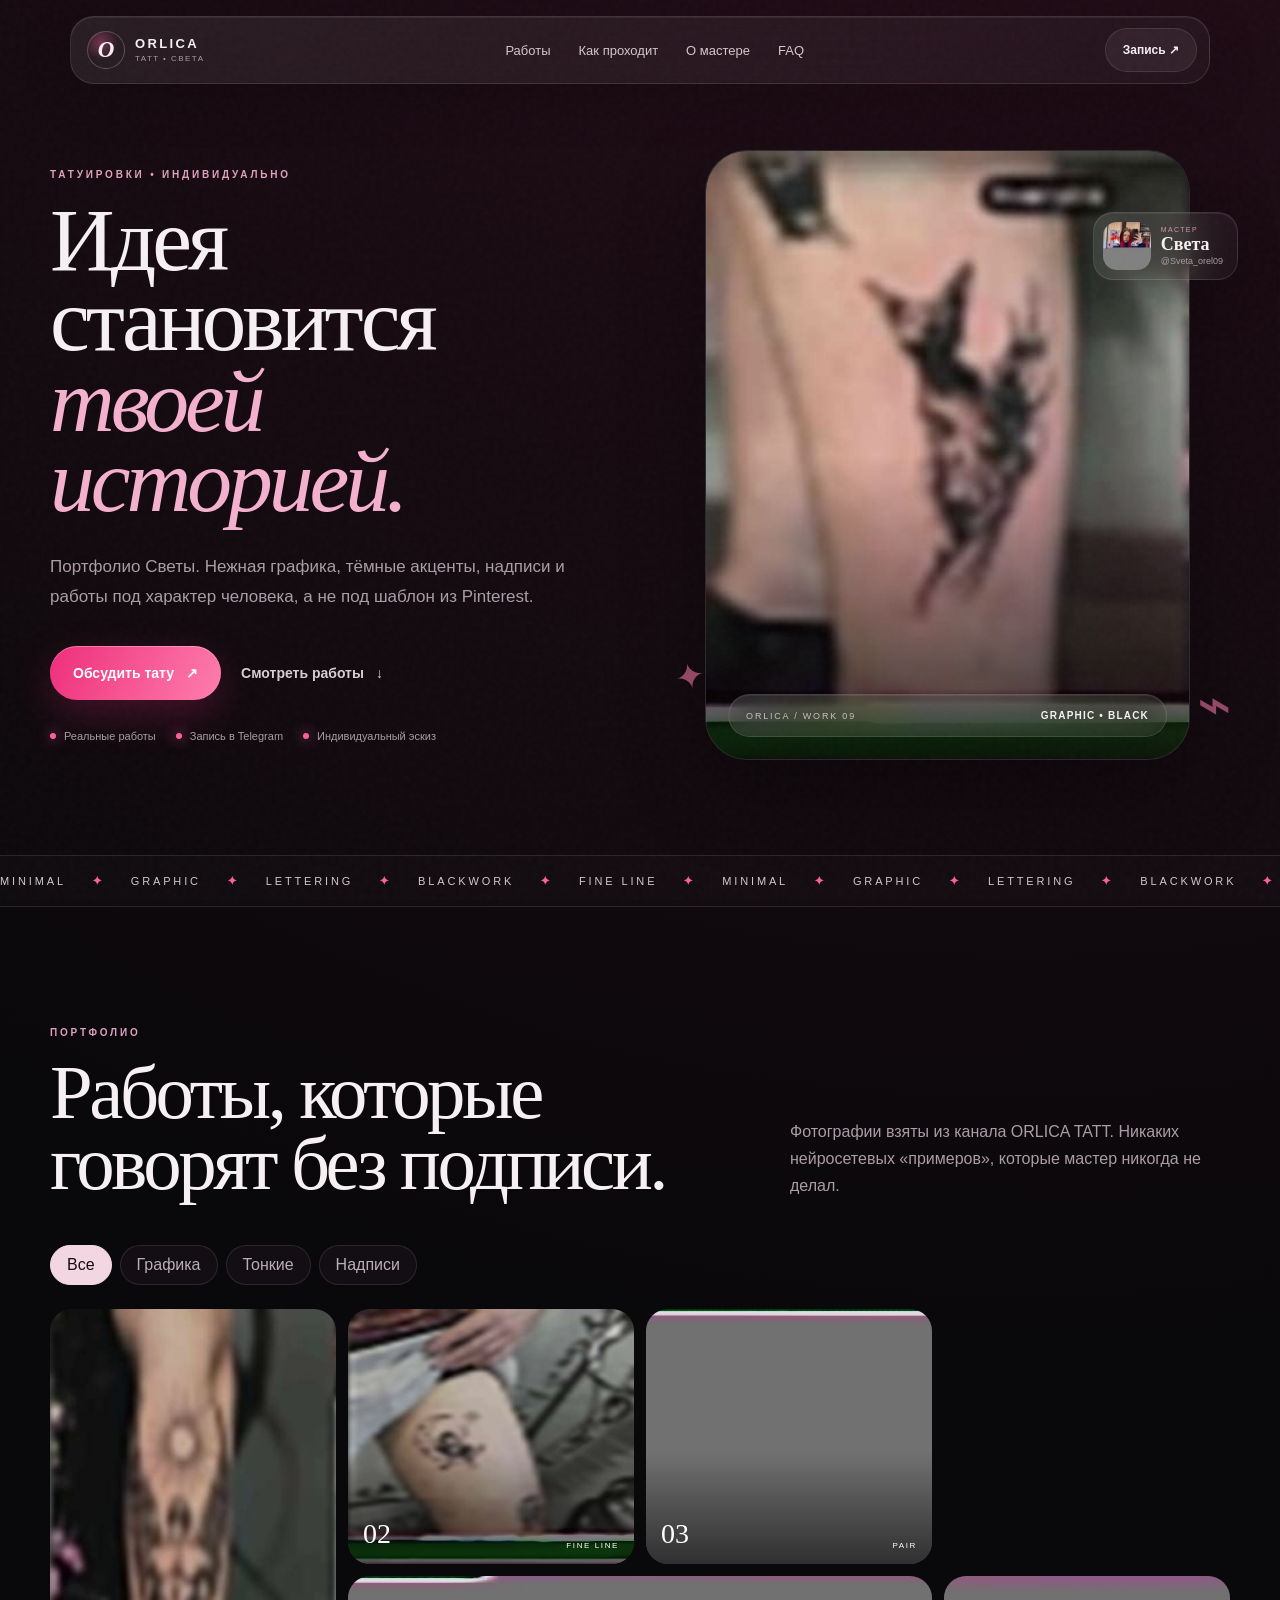
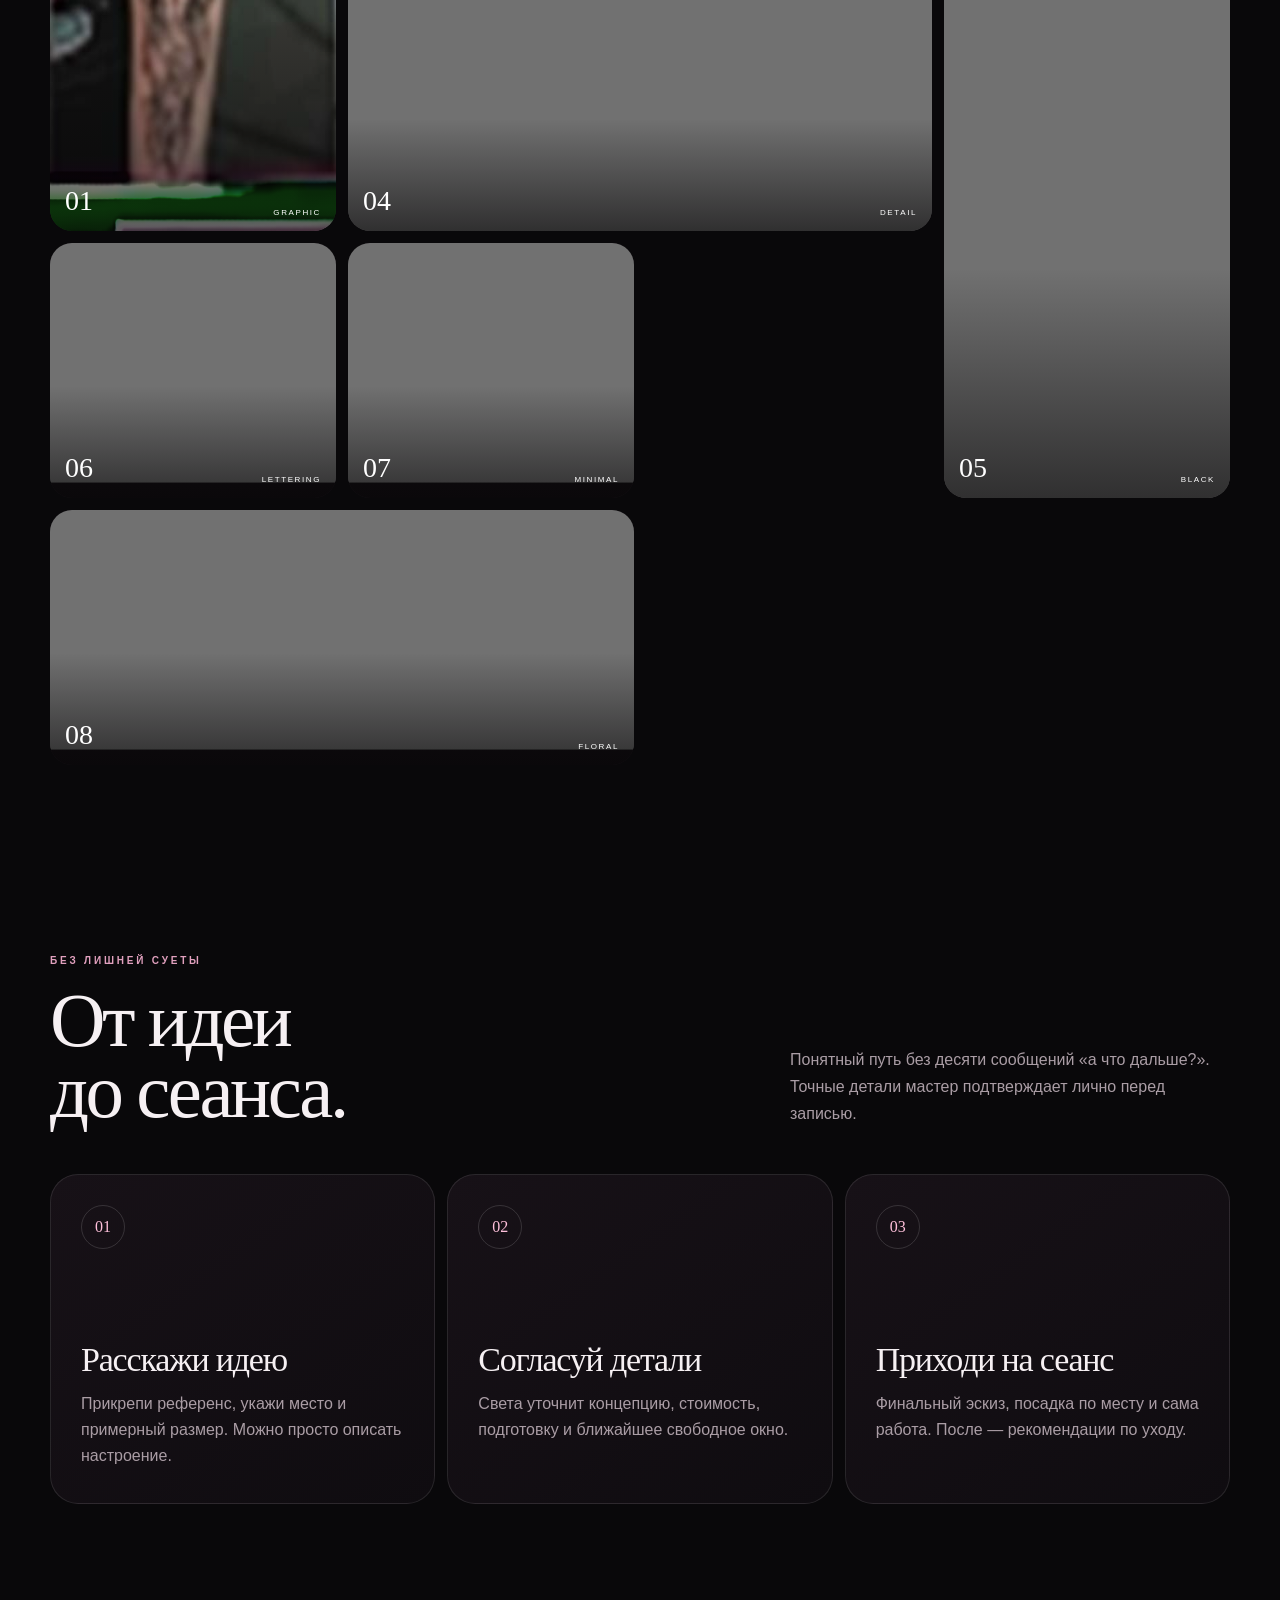
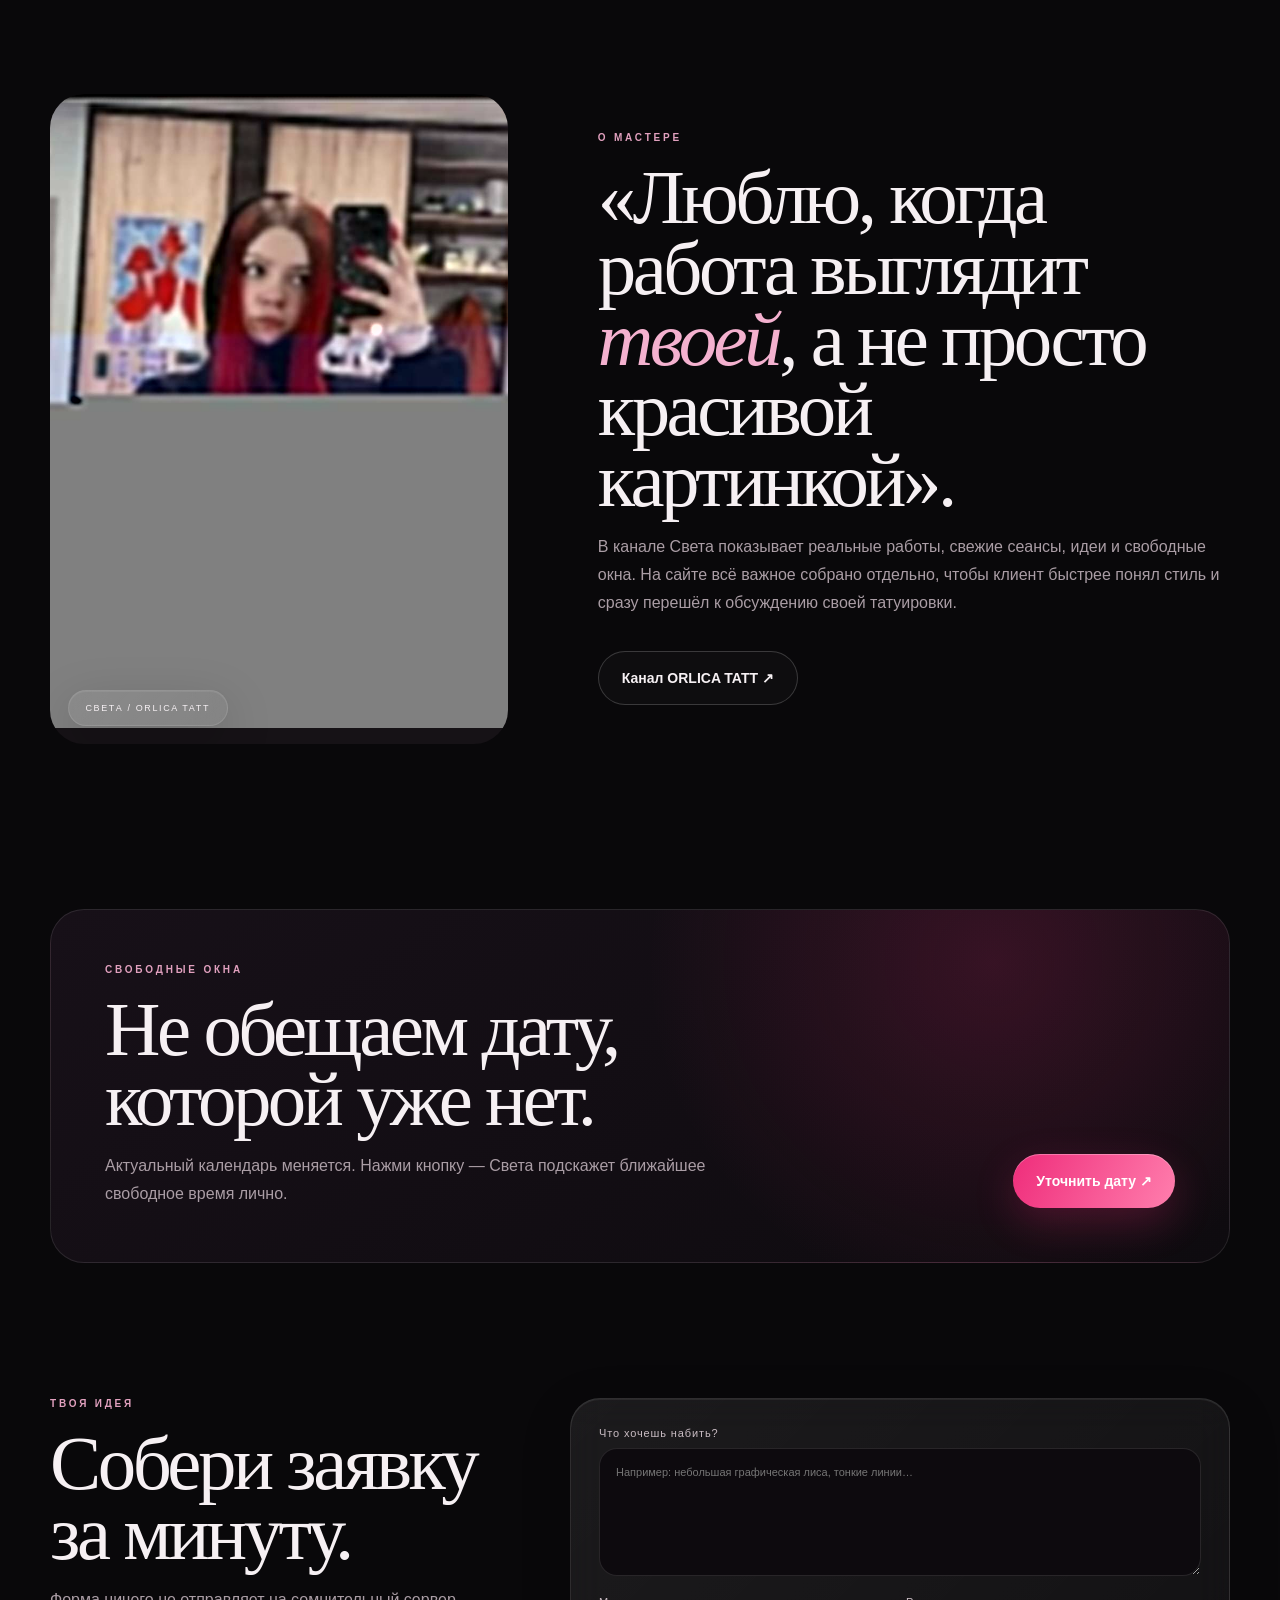
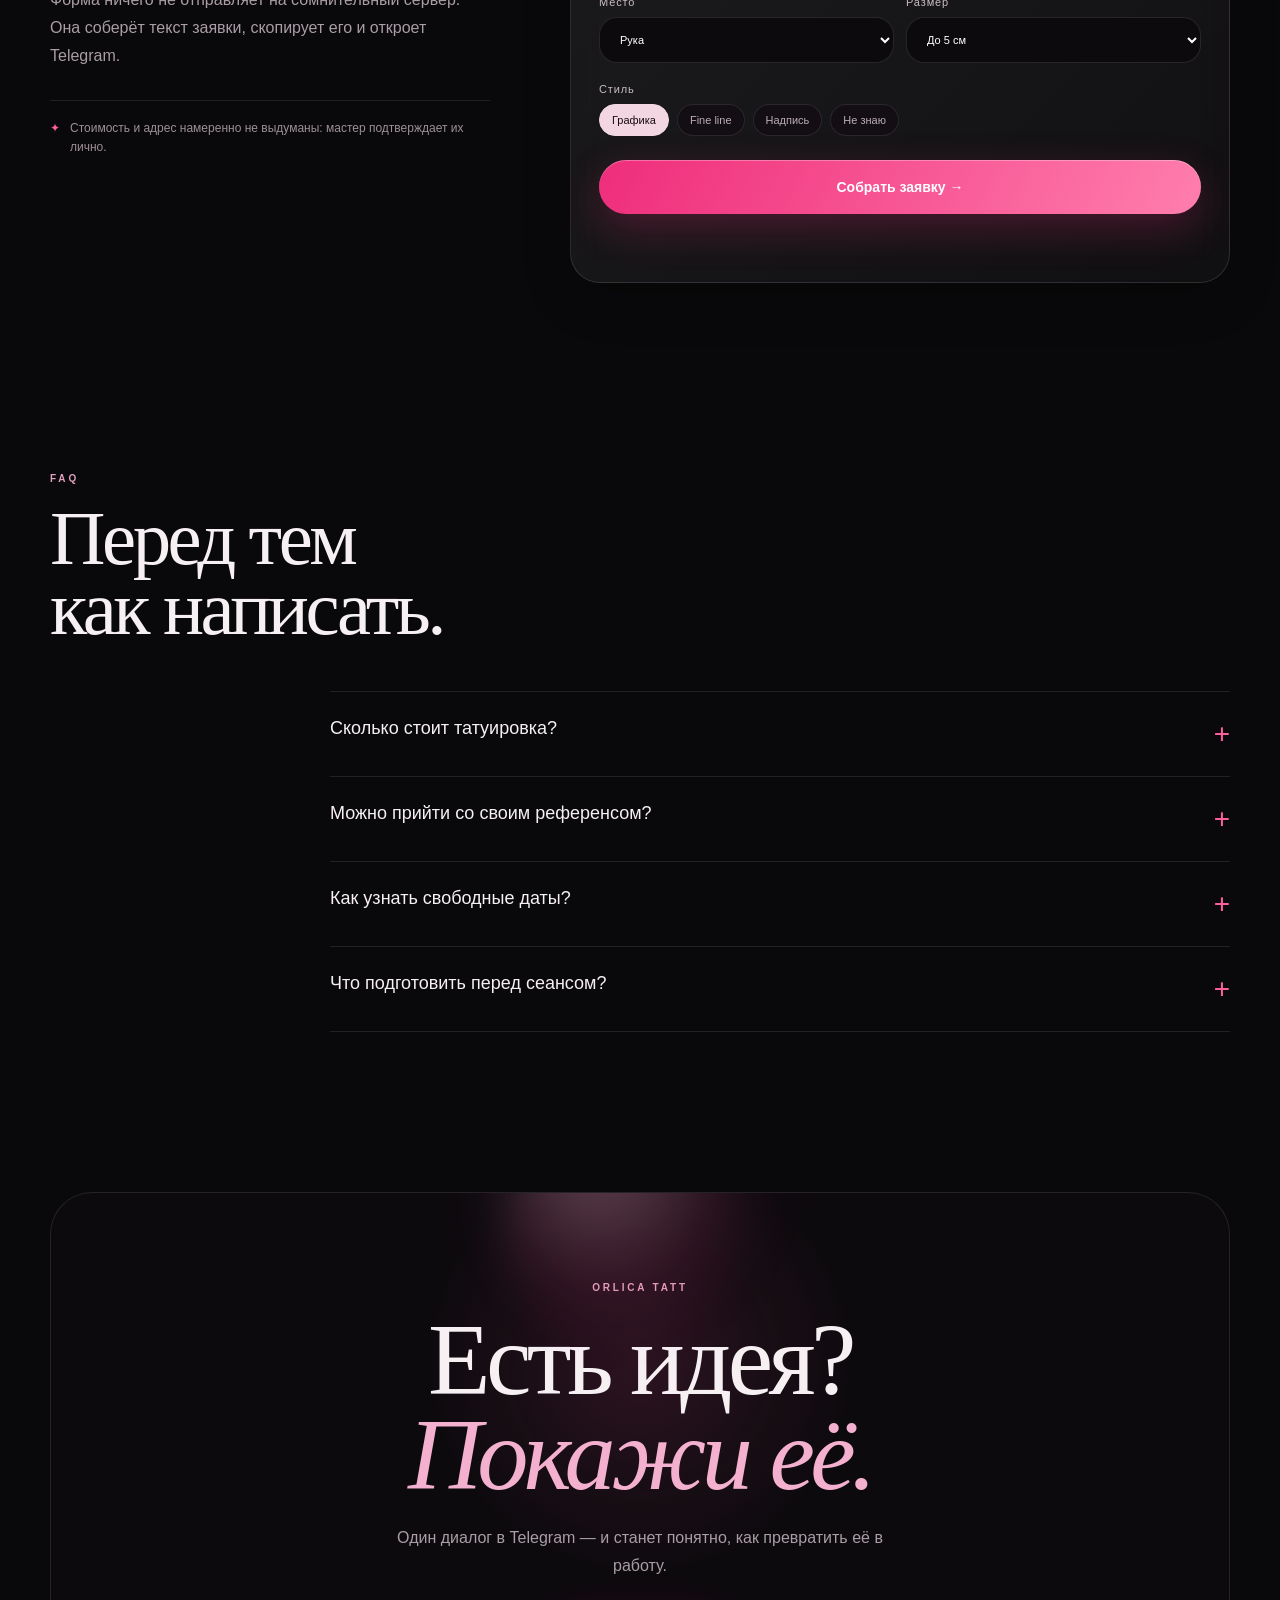
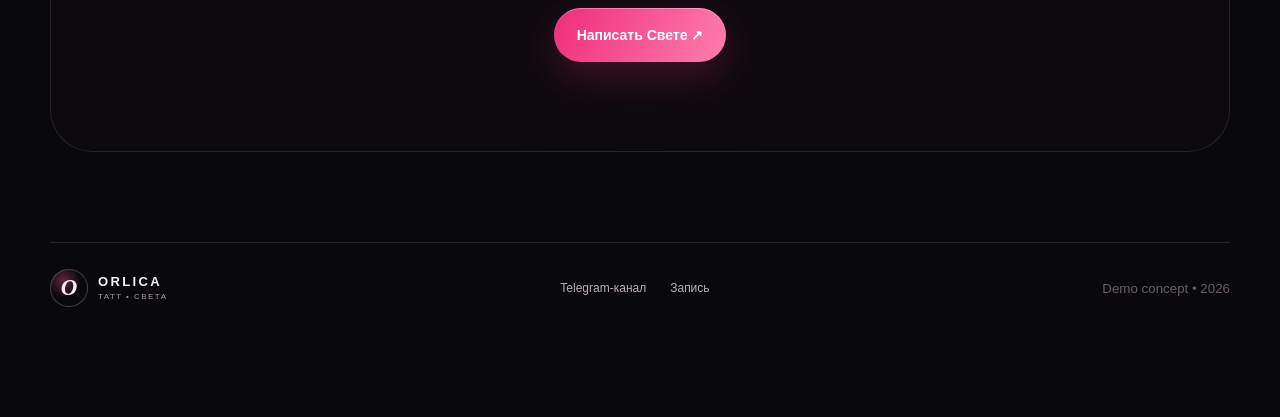
==== index.html @ 26beaa7e "Replace repository with ORLICA TATT demo site" ====
<!doctype html>
<html lang="ru">
<head>
  <meta charset="utf-8" />
  <meta name="viewport" content="width=device-width, initial-scale=1, viewport-fit=cover" />
  <meta name="theme-color" content="#0a080b" />
  <meta name="description" content="ORLICA TATT — портфолио Светы, запись на тату-сеанс через Telegram." />
  <title>ORLICA TATT — Света</title>
  <link rel="stylesheet" href="styles.css" />
</head>
<body>
  <div class="noise" aria-hidden="true"></div>
  <div class="cursor-glow" aria-hidden="true"></div>

  <header class="topbar glass">
    <a class="brand" href="#top" aria-label="ORLICA TATT, наверх">
      <span class="brand-mark">O</span>
      <span class="brand-copy"><b>ORLICA</b><small>TATT • СВЕТА</small></span>
    </a>
    <nav class="desktop-nav" aria-label="Навигация">
      <a href="#works">Работы</a>
      <a href="#process">Как проходит</a>
      <a href="#about">О мастере</a>
      <a href="#faq">FAQ</a>
    </nav>
    <a class="button button-sm button-ghost magnetic" href="https://t.me/Sveta_orel09" target="_blank" rel="noreferrer">Запись ↗</a>
  </header>

  <main id="top">
    <section class="hero section-shell">
      <div class="hero-grid">
        <div class="hero-copy reveal-group">
          <div class="eyebrow reveal">ТАТУИРОВКИ • ИНДИВИДУАЛЬНО</div>
          <h1 class="display reveal">Идея становится<br><em>твоей историей.</em></h1>
          <p class="lede reveal">Портфолио Светы. Нежная графика, тёмные акценты, надписи и работы под характер человека, а не под шаблон из Pinterest.</p>
          <div class="hero-actions reveal">
            <a class="button button-primary magnetic" href="#brief">Обсудить тату <span>↗</span></a>
            <a class="button button-link" href="#works">Смотреть работы <span>↓</span></a>
          </div>
          <div class="trust-row reveal" aria-label="Преимущества">
            <span><i></i> Реальные работы</span>
            <span><i></i> Запись в Telegram</span>
            <span><i></i> Индивидуальный эскиз</span>
          </div>
        </div>

        <div class="hero-visual reveal">
          <div class="hero-card spotlight-card" data-spotlight>
            <div class="sprite-img sprite-cat" role="img" aria-label="Татуировка кошки в графическом стиле"></div>
            <div class="hero-card-shade"></div>
            <div class="hero-label glass">
              <span>ORLICA / WORK 09</span>
              <b>GRAPHIC • BLACK</b>
            </div>
          </div>
          <div class="artist-mini glass float-card">
            <img src="assets/artist.jpg" alt="Света, тату-мастер ORLICA TATT" />
            <div><small>МАСТЕР</small><b>Света</b><span>@Sveta_orel09</span></div>
          </div>
          <div class="scribble scribble-a" aria-hidden="true">✦</div>
          <div class="scribble scribble-b" aria-hidden="true">⌁</div>
        </div>
      </div>
    </section>

    <section class="ticker-wrap" aria-label="Стили">
      <div class="ticker">
        <div class="ticker-track">
          <span>MINIMAL</span><b>✦</b><span>GRAPHIC</span><b>✦</b><span>LETTERING</span><b>✦</b><span>BLACKWORK</span><b>✦</b><span>FINE LINE</span><b>✦</b>
          <span>MINIMAL</span><b>✦</b><span>GRAPHIC</span><b>✦</b><span>LETTERING</span><b>✦</b><span>BLACKWORK</span><b>✦</b><span>FINE LINE</span><b>✦</b>
        </div>
      </div>
    </section>

    <section id="works" class="section-shell section-pad portfolio-section">
      <div class="section-head reveal">
        <div><div class="eyebrow">ПОРТФОЛИО</div><h2>Работы, которые<br>говорят без подписи.</h2></div>
        <p>Фотографии взяты из канала ORLICA TATT. Никаких нейросетевых «примеров», которые мастер никогда не делал.</p>
      </div>

      <div class="filter-tabs reveal" role="tablist" aria-label="Фильтр работ">
        <button class="tab active" data-filter="all" type="button">Все</button>
        <button class="tab" data-filter="graphic" type="button">Графика</button>
        <button class="tab" data-filter="fine" type="button">Тонкие</button>
        <button class="tab" data-filter="letter" type="button">Надписи</button>
      </div>

      <div class="portfolio-grid" id="portfolioGrid">
        <button class="work-card tall reveal" data-category="graphic" data-sprite="sprite-angel" data-title="Графическая композиция" type="button">
          <div class="sprite-img sprite-angel" role="img" aria-label="Графическая татуировка на предплечье"></div><span class="work-meta"><b>01</b><small>GRAPHIC</small></span>
        </button>
        <button class="work-card reveal" data-category="fine" data-sprite="sprite-fairy" data-title="Fine line" type="button">
          <div class="sprite-img sprite-fairy" role="img" aria-label="Тонкая татуировка с луной"></div><span class="work-meta"><b>02</b><small>FINE LINE</small></span>
        </button>
        <button class="work-card reveal" data-category="graphic" data-sprite="sprite-owls" data-title="Парные татуировки" type="button">
          <div class="sprite-img sprite-owls" role="img" aria-label="Парные татуировки"></div><span class="work-meta"><b>03</b><small>PAIR</small></span>
        </button>
        <button class="work-card wide reveal" data-category="graphic" data-sprite="sprite-eyes" data-title="Миниатюрные детали" type="button">
          <div class="sprite-img sprite-eyes" role="img" aria-label="Небольшие татуировки на ногах"></div><span class="work-meta"><b>04</b><small>DETAIL</small></span>
        </button>
        <button class="work-card tall reveal" data-category="graphic" data-sprite="sprite-tribal" data-title="Black graphic" type="button">
          <div class="sprite-img sprite-tribal" role="img" aria-label="Чёрная графическая татуировка на руке"></div><span class="work-meta"><b>05</b><small>BLACK</small></span>
        </button>
        <button class="work-card reveal" data-category="letter" data-sprite="sprite-script" data-title="Lettering" type="button">
          <div class="sprite-img sprite-script" role="img" aria-label="Татуировка с надписью на руке"></div><span class="work-meta"><b>06</b><small>LETTERING</small></span>
        </button>
        <button class="work-card reveal" data-category="fine" data-sprite="sprite-hand" data-title="Minimal symbol" type="button">
          <div class="sprite-img sprite-hand" role="img" aria-label="Небольшая татуировка на кисти"></div><span class="work-meta"><b>07</b><small>MINIMAL</small></span>
        </button>
        <button class="work-card wide reveal" data-category="graphic" data-sprite="sprite-floral" data-title="Floral graphic" type="button">
          <div class="sprite-img sprite-floral" role="img" aria-label="Татуировки на предплечьях"></div><span class="work-meta"><b>08</b><small>FLORAL</small></span>
        </button>
      </div>
    </section>

    <section id="process" class="section-shell section-pad process-section">
      <div class="section-head reveal">
        <div><div class="eyebrow">БЕЗ ЛИШНЕЙ СУЕТЫ</div><h2>От идеи<br>до сеанса.</h2></div>
        <p>Понятный путь без десяти сообщений «а что дальше?». Точные детали мастер подтверждает лично перед записью.</p>
      </div>
      <div class="steps">
        <article class="step spotlight-card reveal" data-spotlight><span>01</span><h3>Расскажи идею</h3><p>Прикрепи референс, укажи место и примерный размер. Можно просто описать настроение.</p></article>
        <article class="step spotlight-card reveal" data-spotlight><span>02</span><h3>Согласуй детали</h3><p>Света уточнит концепцию, стоимость, подготовку и ближайшее свободное окно.</p></article>
        <article class="step spotlight-card reveal" data-spotlight><span>03</span><h3>Приходи на сеанс</h3><p>Финальный эскиз, посадка по месту и сама работа. После — рекомендации по уходу.</p></article>
      </div>
    </section>

    <section id="about" class="section-shell section-pad about-section">
      <div class="about-grid">
        <div class="about-photo reveal"><img src="assets/artist.jpg" alt="Света, тату-мастер"><div class="photo-badge glass">СВЕТА / ORLICA TATT</div></div>
        <div class="about-copy reveal">
          <div class="eyebrow">О МАСТЕРЕ</div>
          <h2>«Люблю, когда работа выглядит <em>твоей</em>, а не просто красивой картинкой».</h2>
          <p>В канале Света показывает реальные работы, свежие сеансы, идеи и свободные окна. На сайте всё важное собрано отдельно, чтобы клиент быстрее понял стиль и сразу перешёл к обсуждению своей татуировки.</p>
          <a class="button button-outline magnetic" href="https://t.me/orlica_tatt" target="_blank" rel="noreferrer">Канал ORLICA TATT ↗</a>
        </div>
      </div>
    </section>

    <section class="section-shell slots-section section-pad">
      <div class="slots-card spotlight-card reveal" data-spotlight>
        <div>
          <div class="eyebrow">СВОБОДНЫЕ ОКНА</div>
          <h2>Не обещаем дату,<br>которой уже нет.</h2>
          <p>Актуальный календарь меняется. Нажми кнопку — Света подскажет ближайшее свободное время лично.</p>
        </div>
        <a class="button button-primary magnetic" href="https://t.me/Sveta_orel09" target="_blank" rel="noreferrer">Уточнить дату ↗</a>
      </div>
    </section>

    <section id="brief" class="section-shell section-pad brief-section">
      <div class="brief-grid">
        <div class="brief-copy reveal">
          <div class="eyebrow">ТВОЯ ИДЕЯ</div>
          <h2>Собери заявку<br>за минуту.</h2>
          <p>Форма ничего не отправляет на сомнительный сервер. Она соберёт текст заявки, скопирует его и откроет Telegram.</p>
          <div class="micro-note"><span>✦</span> Стоимость и адрес намеренно не выдуманы: мастер подтверждает их лично.</div>
        </div>
        <form class="brief-form glass reveal" id="tattooForm">
          <label>Что хочешь набить?
            <textarea id="idea" rows="4" placeholder="Например: небольшая графическая лиса, тонкие линии…" required></textarea>
          </label>
          <div class="form-row">
            <label>Место
              <select id="placement">
                <option>Рука</option><option>Предплечье</option><option>Нога</option><option>Спина</option><option>Рёбра</option><option>Другое</option>
              </select>
            </label>
            <label>Размер
              <select id="size">
                <option>До 5 см</option><option>5–10 см</option><option>10–20 см</option><option>20+ см</option><option>Не знаю</option>
              </select>
            </label>
          </div>
          <label>Стиль
            <div class="chips" id="styleChips">
              <button type="button" class="chip active" data-value="Графика">Графика</button>
              <button type="button" class="chip" data-value="Fine line">Fine line</button>
              <button type="button" class="chip" data-value="Надпись">Надпись</button>
              <button type="button" class="chip" data-value="Не знаю">Не знаю</button>
            </div>
          </label>
          <button class="button button-primary form-submit magnetic" type="submit">Собрать заявку →</button>
          <p class="form-status" id="formStatus" aria-live="polite"></p>
        </form>
      </div>
    </section>

    <section id="faq" class="section-shell section-pad faq-section">
      <div class="section-head reveal"><div><div class="eyebrow">FAQ</div><h2>Перед тем<br>как написать.</h2></div></div>
      <div class="accordion">
        <details class="reveal"><summary>Сколько стоит татуировка?<span>+</span></summary><p>Цена зависит от размера, сложности, места и эскиза. На демо-сайте точный прайс не выдумывается: мастер оценивает идею после короткого обсуждения.</p></details>
        <details class="reveal"><summary>Можно прийти со своим референсом?<span>+</span></summary><p>Да. Референс помогает понять направление. Финальные детали и адаптацию под тело лучше согласовать с мастером.</p></details>
        <details class="reveal"><summary>Как узнать свободные даты?<span>+</span></summary><p>Календарь в Telegram меняется по мере записи. Самый точный способ — написать Свете и уточнить ближайшее окно.</p></details>
        <details class="reveal"><summary>Что подготовить перед сеансом?<span>+</span></summary><p>После записи мастер даст актуальные рекомендации под конкретную работу и зону. Не стоит полагаться на случайные советы из интернета.</p></details>
      </div>
    </section>

    <section class="final-cta section-shell">
      <div class="final-card reveal">
        <div class="orb" aria-hidden="true"></div>
        <div class="eyebrow">ORLICA TATT</div>
        <h2>Есть идея?<br><em>Покажи её.</em></h2>
        <p>Один диалог в Telegram — и станет понятно, как превратить её в работу.</p>
        <a class="button button-primary magnetic" href="https://t.me/Sveta_orel09" target="_blank" rel="noreferrer">Написать Свете ↗</a>
      </div>
    </section>
  </main>

  <footer class="footer section-shell">
    <div class="brand"><span class="brand-mark">O</span><span class="brand-copy"><b>ORLICA</b><small>TATT • СВЕТА</small></span></div>
    <div class="footer-links"><a href="https://t.me/orlica_tatt" target="_blank" rel="noreferrer">Telegram-канал</a><a href="https://t.me/Sveta_orel09" target="_blank" rel="noreferrer">Запись</a></div>
    <small>Demo concept • 2026</small>
  </footer>

  <a class="mobile-sticky glass" href="https://t.me/Sveta_orel09" target="_blank" rel="noreferrer"><span>Записаться</span><b>↗</b></a>

  <dialog class="lightbox" id="lightbox">
    <button class="lightbox-close" aria-label="Закрыть">×</button>
    <div id="lightboxImg" class="lightbox-sprite" role="img" aria-label="Увеличенная работа"></div>
    <div class="lightbox-caption"><span id="lightboxIndex">ORLICA</span><b id="lightboxTitle">Работа</b></div>
  </dialog>

  <script src="script.js"></script>
</body>
</html>
---- styles.css ----
:root{
  --bg:#09080a;--bg2:#110d12;--surface:#171118;--surface2:#201721;--text:#f6f0f3;--muted:#aa9da5;--line:rgba(255,255,255,.1);
  --pink:#ff5f9e;--pink2:#ef2d7b;--lav:#d7a7ff;--radius:28px;--shadow:0 30px 80px rgba(0,0,0,.35);
}
*{box-sizing:border-box}html{scroll-behavior:smooth}body{margin:0;background:radial-gradient(circle at 80% -10%,rgba(239,45,123,.14),transparent 27%),var(--bg);color:var(--text);font-family:Inter,ui-sans-serif,-apple-system,BlinkMacSystemFont,"Segoe UI",sans-serif;overflow-x:hidden;-webkit-font-smoothing:antialiased}body::selection{background:var(--pink);color:white}a{color:inherit;text-decoration:none}button,input,textarea,select{font:inherit}img{display:block;max-width:100%}.section-shell{width:min(1180px,calc(100% - 36px));margin-inline:auto}.section-pad{padding:120px 0}.noise{position:fixed;inset:0;z-index:80;pointer-events:none;opacity:.035;background-image:url("data:image/svg+xml,%3Csvg viewBox='0 0 180 180' xmlns='http://www.w3.org/2000/svg'%3E%3Cfilter id='n'%3E%3CfeTurbulence type='fractalNoise' baseFrequency='.9' numOctaves='4' stitchTiles='stitch'/%3E%3C/filter%3E%3Crect width='100%25' height='100%25' filter='url(%23n)' opacity='.8'/%3E%3C/svg%3E")}.cursor-glow{position:fixed;width:280px;height:280px;border-radius:50%;background:radial-gradient(circle,rgba(255,95,158,.08),transparent 70%);transform:translate(-50%,-50%);pointer-events:none;z-index:0;opacity:0;transition:opacity .3s}.glass{background:linear-gradient(135deg,rgba(255,255,255,.08),rgba(255,255,255,.035));border:1px solid rgba(255,255,255,.11);box-shadow:inset 0 1px rgba(255,255,255,.07),0 15px 50px rgba(0,0,0,.18);backdrop-filter:blur(18px);-webkit-backdrop-filter:blur(18px)}
.topbar{position:fixed;z-index:60;top:16px;left:50%;transform:translateX(-50%);width:min(1140px,calc(100% - 28px));height:68px;border-radius:24px;display:flex;align-items:center;justify-content:space-between;padding:10px 12px 10px 16px}.brand{display:flex;align-items:center;gap:10px}.brand-mark{width:38px;height:38px;border:1px solid rgba(255,255,255,.22);border-radius:50%;display:grid;place-items:center;font:italic 700 23px Georgia,serif;background:radial-gradient(circle at 35% 30%,rgba(255,95,158,.35),transparent 50%)}.brand-copy{display:grid;line-height:1}.brand-copy b{font-size:13px;letter-spacing:.18em}.brand-copy small{font-size:8px;color:var(--muted);letter-spacing:.18em;margin-top:5px}.desktop-nav{display:flex;gap:28px;font-size:13px;color:#d3c8ce}.desktop-nav a{transition:.25s}.desktop-nav a:hover{color:white}.button{display:inline-flex;align-items:center;justify-content:center;gap:12px;border:0;border-radius:999px;min-height:54px;padding:0 23px;font-weight:700;font-size:14px;cursor:pointer;transition:transform .25s,box-shadow .25s,background .25s}.button:hover{transform:translateY(-2px)}.button-sm{min-height:44px;padding:0 17px;font-size:12px}.button-primary{background:linear-gradient(115deg,var(--pink2),#ff7ead);color:white;box-shadow:0 14px 40px rgba(239,45,123,.24),inset 0 1px rgba(255,255,255,.3)}.button-primary:hover{box-shadow:0 18px 55px rgba(239,45,123,.34),inset 0 1px rgba(255,255,255,.3)}.button-ghost{background:rgba(255,255,255,.06);border:1px solid var(--line)}.button-outline{border:1px solid rgba(255,255,255,.18);background:rgba(255,255,255,.025)}.button-link{background:transparent;color:#d8cdd3;padding-inline:8px}.hero{padding-top:150px;padding-bottom:95px;min-height:820px;display:flex;align-items:center}.hero-grid{display:grid;grid-template-columns:1.02fr .98fr;align-items:center;gap:68px}.eyebrow{font-size:10px;letter-spacing:.28em;font-weight:800;color:#e1a0be;margin-bottom:20px}.display,h2{font-family:Georgia,"Times New Roman",serif;font-weight:500;letter-spacing:-.045em}.display{font-size:clamp(54px,7vw,92px);line-height:.9;margin:0}.display em,h2 em{font-weight:400;color:#f4b1cf}.lede{font-size:17px;line-height:1.75;color:var(--muted);max-width:590px;margin:30px 0 0}.hero-actions{display:flex;align-items:center;gap:12px;margin-top:34px}.trust-row{display:flex;gap:20px;flex-wrap:wrap;margin-top:30px;color:#a99da4;font-size:11px}.trust-row span{display:flex;align-items:center;gap:8px}.trust-row i{width:6px;height:6px;border-radius:50%;background:var(--pink);box-shadow:0 0 14px var(--pink)}.hero-visual{position:relative;min-height:610px}.hero-card{position:absolute;inset:0 40px 0 20px;border-radius:42px;overflow:hidden;border:1px solid rgba(255,255,255,.1);box-shadow:var(--shadow);background:#151015}.hero-card::before,.spotlight-card::before{content:"";position:absolute;inset:0;pointer-events:none;background:radial-gradient(400px circle at var(--mx,50%) var(--my,50%),rgba(255,120,175,.16),transparent 45%);opacity:0;transition:opacity .25s;z-index:2}.spotlight-card:hover::before{opacity:1}.hero-card img,.hero-card .sprite-img{width:100%;height:100%;object-fit:cover;filter:saturate(.78) contrast(1.03)}.hero-card-shade{position:absolute;inset:0;background:linear-gradient(to top,rgba(8,6,8,.78),transparent 50%),linear-gradient(140deg,transparent 45%,rgba(255,56,132,.08));z-index:1}.hero-label{position:absolute;z-index:3;left:22px;right:22px;bottom:22px;border-radius:22px;padding:15px 17px;display:flex;justify-content:space-between;align-items:center}.hero-label span{font-size:9px;letter-spacing:.2em;color:#cbbec5}.hero-label b{font-size:10px;letter-spacing:.12em}.artist-mini{position:absolute;z-index:5;right:-8px;top:62px;border-radius:20px;padding:9px 14px 9px 9px;display:flex;align-items:center;gap:10px;animation:float 5s ease-in-out infinite}.artist-mini img{width:48px;height:48px;border-radius:14px;object-fit:cover;object-position:center 25%}.artist-mini div{display:grid;line-height:1.2}.artist-mini small{font-size:7px;color:#d394b4;letter-spacing:.2em}.artist-mini b{font-family:Georgia,serif;font-size:18px}.artist-mini span{font-size:9px;color:var(--muted)}.scribble{position:absolute;color:rgba(255,124,177,.55);font:36px Georgia,serif}.scribble-a{left:-10px;bottom:62px;transform:rotate(-13deg)}.scribble-b{right:-2px;bottom:22px;font-size:58px}.ticker-wrap{border-block:1px solid var(--line);overflow:hidden;background:rgba(255,255,255,.012)}.ticker{padding:18px 0;overflow:hidden}.ticker-track{width:max-content;display:flex;gap:26px;align-items:center;animation:ticker 28s linear infinite;color:#d4c7cd;font-size:11px;letter-spacing:.26em}.ticker-track b{color:var(--pink);font-size:12px}.section-head{display:flex;align-items:flex-end;justify-content:space-between;gap:40px;margin-bottom:46px}.section-head h2,.about-copy h2,.brief-copy h2,.slots-card h2,.final-card h2{font-size:clamp(46px,6vw,78px);line-height:.92;margin:0}.section-head p{max-width:440px;color:var(--muted);line-height:1.7;margin:0}.filter-tabs{display:flex;gap:8px;margin-bottom:22px;overflow-x:auto;padding-bottom:2px}.tab,.chip{border:1px solid var(--line);background:#120e13;color:#bcaeb6;border-radius:999px;padding:10px 16px;white-space:nowrap;cursor:pointer;transition:.25s}.tab.active,.chip.active{background:#f2d7e3;color:#190b12;border-color:#f2d7e3}.portfolio-grid{display:grid;grid-template-columns:repeat(4,1fr);grid-auto-rows:255px;gap:12px}.work-card{position:relative;border:0;padding:0;border-radius:22px;overflow:hidden;background:#171217;cursor:zoom-in;opacity:1;transition:opacity .25s,transform .35s,filter .25s}.work-card.tall{grid-row:span 2}.work-card.wide{grid-column:span 2}.work-card img,.work-card .sprite-img{width:100%;height:100%;object-fit:cover;transition:transform .6s cubic-bezier(.2,.7,.2,1),filter .4s;filter:saturate(.78) brightness(.88)}.work-card:hover img,.work-card:hover .sprite-img{transform:scale(1.035);filter:saturate(.95) brightness(.98)}.work-card::after{content:"";position:absolute;inset:0;background:linear-gradient(to top,rgba(5,4,5,.6),transparent 44%)}.work-meta{position:absolute;z-index:2;left:15px;right:15px;bottom:14px;display:flex;justify-content:space-between;align-items:end;color:white}.work-meta b{font-family:Georgia,serif;font-size:28px;font-weight:400}.work-meta small{font-size:8px;letter-spacing:.2em}.work-card.hidden{display:none}.process-section{padding-top:70px}.steps{display:grid;grid-template-columns:repeat(3,1fr);gap:12px}.step{position:relative;overflow:hidden;min-height:330px;border:1px solid var(--line);background:linear-gradient(145deg,#171117,#0f0c10);border-radius:28px;padding:30px}.step>span{display:grid;place-items:center;width:44px;height:44px;border-radius:50%;border:1px solid rgba(255,255,255,.14);font:16px Georgia,serif;color:#ffc0db}.step h3{font-family:Georgia,serif;font-size:34px;font-weight:500;margin:92px 0 12px;letter-spacing:-.035em}.step p{color:var(--muted);line-height:1.65;margin:0}.about-section{padding-top:70px}.about-grid{display:grid;grid-template-columns:.84fr 1.16fr;gap:90px;align-items:center}.about-photo{position:relative;border-radius:34px;overflow:hidden;min-height:650px;background:#161216}.about-photo img{width:100%;height:100%;min-height:650px;object-fit:cover;object-position:center 25%;filter:saturate(.75) contrast(1.05)}.photo-badge{position:absolute;bottom:18px;left:18px;border-radius:999px;padding:12px 17px;font-size:9px;letter-spacing:.18em}.about-copy p,.brief-copy p,.slots-card p,.final-card p{color:var(--muted);line-height:1.75;font-size:16px}.about-copy .button{margin-top:18px}.slots-section{padding-top:45px;padding-bottom:45px}.slots-card{position:relative;overflow:hidden;display:flex;align-items:end;justify-content:space-between;gap:50px;padding:54px;border-radius:34px;background:radial-gradient(circle at 80% 15%,rgba(239,45,123,.17),transparent 35%),linear-gradient(145deg,#171018,#0e0b0f);border:1px solid var(--line)}.slots-card>div{max-width:740px}.slots-card p{max-width:650px;margin-bottom:0}.brief-section{padding-top:90px}.brief-grid{display:grid;grid-template-columns:.8fr 1.2fr;gap:80px;align-items:start}.brief-copy{position:sticky;top:120px}.micro-note{margin-top:30px;border-top:1px solid var(--line);padding-top:18px;color:#9e9098;font-size:12px;line-height:1.6;display:flex;gap:10px}.micro-note span{color:var(--pink)}.brief-form{border-radius:30px;padding:28px;display:grid;gap:20px}.brief-form label{display:grid;gap:9px;font-size:11px;letter-spacing:.08em;color:#cabdc4}.brief-form textarea,.brief-form select{width:100%;border:1px solid rgba(255,255,255,.11);outline:0;border-radius:18px;background:#0d0a0e;color:white;padding:15px 16px;transition:border-color .2s,box-shadow .2s}.brief-form textarea{resize:vertical;min-height:128px;line-height:1.55}.brief-form textarea:focus,.brief-form select:focus{border-color:rgba(255,95,158,.55);box-shadow:0 0 0 3px rgba(255,95,158,.07)}.form-row{display:grid;grid-template-columns:1fr 1fr;gap:12px}.chips{display:flex;gap:8px;flex-wrap:wrap}.chip{font-size:11px;padding:9px 12px}.form-submit{width:100%;margin-top:4px}.form-status{min-height:20px;margin:0;color:#d8bac8;font-size:11px;line-height:1.5;text-align:center}.faq-section{padding-top:70px}.accordion{max-width:900px;margin-left:auto}.accordion details{border-top:1px solid var(--line);padding:0}.accordion details:last-child{border-bottom:1px solid var(--line)}.accordion summary{list-style:none;cursor:pointer;padding:26px 0;display:flex;justify-content:space-between;gap:20px;font-size:18px}.accordion summary::-webkit-details-marker{display:none}.accordion summary span{font-size:28px;font-weight:300;color:var(--pink);transition:transform .25s}.accordion details[open] summary span{transform:rotate(45deg)}.accordion details p{margin:0 50px 24px 0;color:var(--muted);line-height:1.7}.final-cta{padding:40px 0 90px}.final-card{position:relative;overflow:hidden;text-align:center;display:grid;justify-items:center;border-radius:42px;min-height:560px;align-content:center;background:radial-gradient(circle at 50% 30%,rgba(255,83,155,.13),transparent 30%),#0d0a0e;border:1px solid var(--line);padding:50px}.final-card h2{font-size:clamp(58px,8vw,106px)}.final-card p{max-width:540px;margin:22px auto 28px}.orb{position:absolute;width:280px;height:280px;border-radius:50%;filter:blur(25px);background:radial-gradient(circle at 35% 30%,rgba(255,180,211,.35),rgba(239,45,123,.08) 50%,transparent 70%);top:-120px;left:50%;transform:translateX(-50%);animation:pulse 5s ease-in-out infinite}.footer{padding:26px 0 110px;border-top:1px solid var(--line);display:flex;align-items:center;justify-content:space-between;gap:24px}.footer-links{display:flex;gap:24px;color:#b9adb3;font-size:12px}.footer>small{color:#685e64}.mobile-sticky{display:none}.lightbox{position:fixed;inset:0;width:100%;height:100%;max-width:none;max-height:none;border:0;padding:24px;background:rgba(5,4,5,.92);backdrop-filter:blur(18px);color:white;z-index:100}.lightbox[open]{display:grid;place-items:center}.lightbox::backdrop{background:transparent}.lightbox img,.lightbox-sprite{width:min(85vw,760px);height:min(76vh,900px);border-radius:24px;box-shadow:0 30px 90px #000;background-repeat:no-repeat;background-color:#120e13}.lightbox-close{position:fixed;right:24px;top:24px;width:48px;height:48px;border-radius:50%;border:1px solid var(--line);background:#171217;color:white;font-size:28px;cursor:pointer}.lightbox-caption{position:fixed;left:50%;bottom:22px;transform:translateX(-50%);display:flex;gap:14px;align-items:center;background:rgba(20,15,20,.75);border:1px solid var(--line);border-radius:999px;padding:10px 16px}.lightbox-caption span{font-size:9px;letter-spacing:.18em;color:#c99bb1}.lightbox-caption b{font-size:12px}.reveal{opacity:0;transform:translateY(22px);filter:blur(7px);transition:opacity .8s cubic-bezier(.2,.7,.2,1),transform .8s cubic-bezier(.2,.7,.2,1),filter .8s}.reveal.in{opacity:1;transform:none;filter:none}@keyframes ticker{to{transform:translateX(-50%)}}@keyframes float{50%{transform:translateY(-8px) rotate(.6deg)}}@keyframes pulse{50%{transform:translateX(-50%) scale(1.16);opacity:.72}}

/* GitHub deployment image atlas: one optimized image keeps the demo lightweight. */
.sprite-img,.lightbox-sprite{background-image:url("assets/work-sprite.jpg");background-size:300% 300%;background-repeat:no-repeat;background-color:#151015}
.sprite-cat{background-position:0% 0%}.sprite-angel{background-position:50% 0%}.sprite-fairy{background-position:100% 0%}
.sprite-owls{background-position:0% 50%}.sprite-eyes{background-position:50% 50%}.sprite-tribal{background-position:100% 50%}
.sprite-script{background-position:0% 100%}.sprite-hand{background-position:50% 100%}.sprite-floral{background-position:100% 100%}
@media(max-width:900px){.desktop-nav{display:none}.hero{padding-top:120px;min-height:auto}.hero-grid{grid-template-columns:1fr;gap:45px}.hero-visual{min-height:610px}.hero-card{inset:0 10px}.artist-mini{right:-3px}.section-pad{padding:90px 0}.portfolio-grid{grid-template-columns:repeat(2,1fr);grid-auto-rows:240px}.about-grid,.brief-grid{grid-template-columns:1fr;gap:44px}.about-photo,.about-photo img{min-height:620px}.brief-copy{position:static}.slots-card{align-items:start;flex-direction:column}.steps{grid-template-columns:1fr}.step{min-height:250px}.step h3{margin-top:60px}.footer{flex-wrap:wrap}.section-head{align-items:start;flex-direction:column}.section-head p{max-width:620px}}
@media(max-width:620px){.section-shell{width:min(100% - 24px,1180px)}.topbar{top:8px;width:calc(100% - 16px);height:60px;border-radius:20px;padding-left:11px}.topbar .brand-mark{width:34px;height:34px}.topbar .brand-copy b{font-size:11px}.topbar .brand-copy small{font-size:7px}.topbar .button-sm{display:none}.hero{padding-top:100px;padding-bottom:62px}.hero-grid{gap:32px}.display{font-size:clamp(50px,15vw,72px)}.lede{font-size:15px;line-height:1.65}.hero-actions{align-items:stretch;flex-direction:column}.hero-actions .button{width:100%}.trust-row{gap:12px 18px}.hero-visual{min-height:520px}.hero-card{border-radius:28px;inset:0}.hero-label{left:12px;right:12px;bottom:12px;padding:12px;border-radius:17px}.hero-label span{font-size:7px}.artist-mini{top:26px;right:-5px}.artist-mini img{width:42px;height:42px}.artist-mini b{font-size:15px}.section-pad{padding:72px 0}.section-head{margin-bottom:30px}.section-head h2,.about-copy h2,.brief-copy h2,.slots-card h2{font-size:47px}.section-head p{font-size:14px}.portfolio-grid{grid-template-columns:repeat(2,1fr);grid-auto-rows:190px;gap:8px}.work-card{border-radius:16px}.work-card.wide{grid-column:span 2}.work-meta{left:11px;right:11px;bottom:10px}.work-meta b{font-size:20px}.process-section{padding-top:40px}.step{border-radius:22px;padding:23px;min-height:230px}.step h3{font-size:30px;margin-top:55px}.about-section{padding-top:35px}.about-photo,.about-photo img{min-height:500px;border-radius:26px}.about-copy p,.brief-copy p,.slots-card p,.final-card p{font-size:14px}.slots-section{padding-top:24px;padding-bottom:24px}.slots-card{border-radius:26px;padding:28px}.slots-card .button{width:100%}.brief-section{padding-top:60px}.brief-form{padding:16px;border-radius:24px}.form-row{grid-template-columns:1fr}.accordion summary{font-size:16px;padding:22px 0}.final-cta{padding-top:20px;padding-bottom:70px}.final-card{min-height:480px;border-radius:30px;padding:30px 20px}.final-card h2{font-size:64px}.footer{padding-bottom:125px;align-items:flex-start}.footer-links{order:3;width:100%}.mobile-sticky{position:fixed;z-index:70;left:12px;right:12px;bottom:max(12px,env(safe-area-inset-bottom));height:58px;border-radius:19px;display:flex;align-items:center;justify-content:space-between;padding:0 18px 0 22px;font-weight:800;font-size:14px}.mobile-sticky b{width:34px;height:34px;border-radius:50%;display:grid;place-items:center;background:linear-gradient(135deg,var(--pink2),#ff8ab8)}.cursor-glow{display:none}.lightbox{padding:14px}.lightbox img,.lightbox-sprite{width:94vw;height:72vh;border-radius:18px}.lightbox-close{top:14px;right:14px}.lightbox-caption{bottom:calc(14px + env(safe-area-inset-bottom))}}
@media(prefers-reduced-motion:reduce){html{scroll-behavior:auto}.ticker-track,.artist-mini,.orb{animation:none}.reveal{opacity:1;transform:none;filter:none;transition:none}.button,.work-card img{transition:none}}
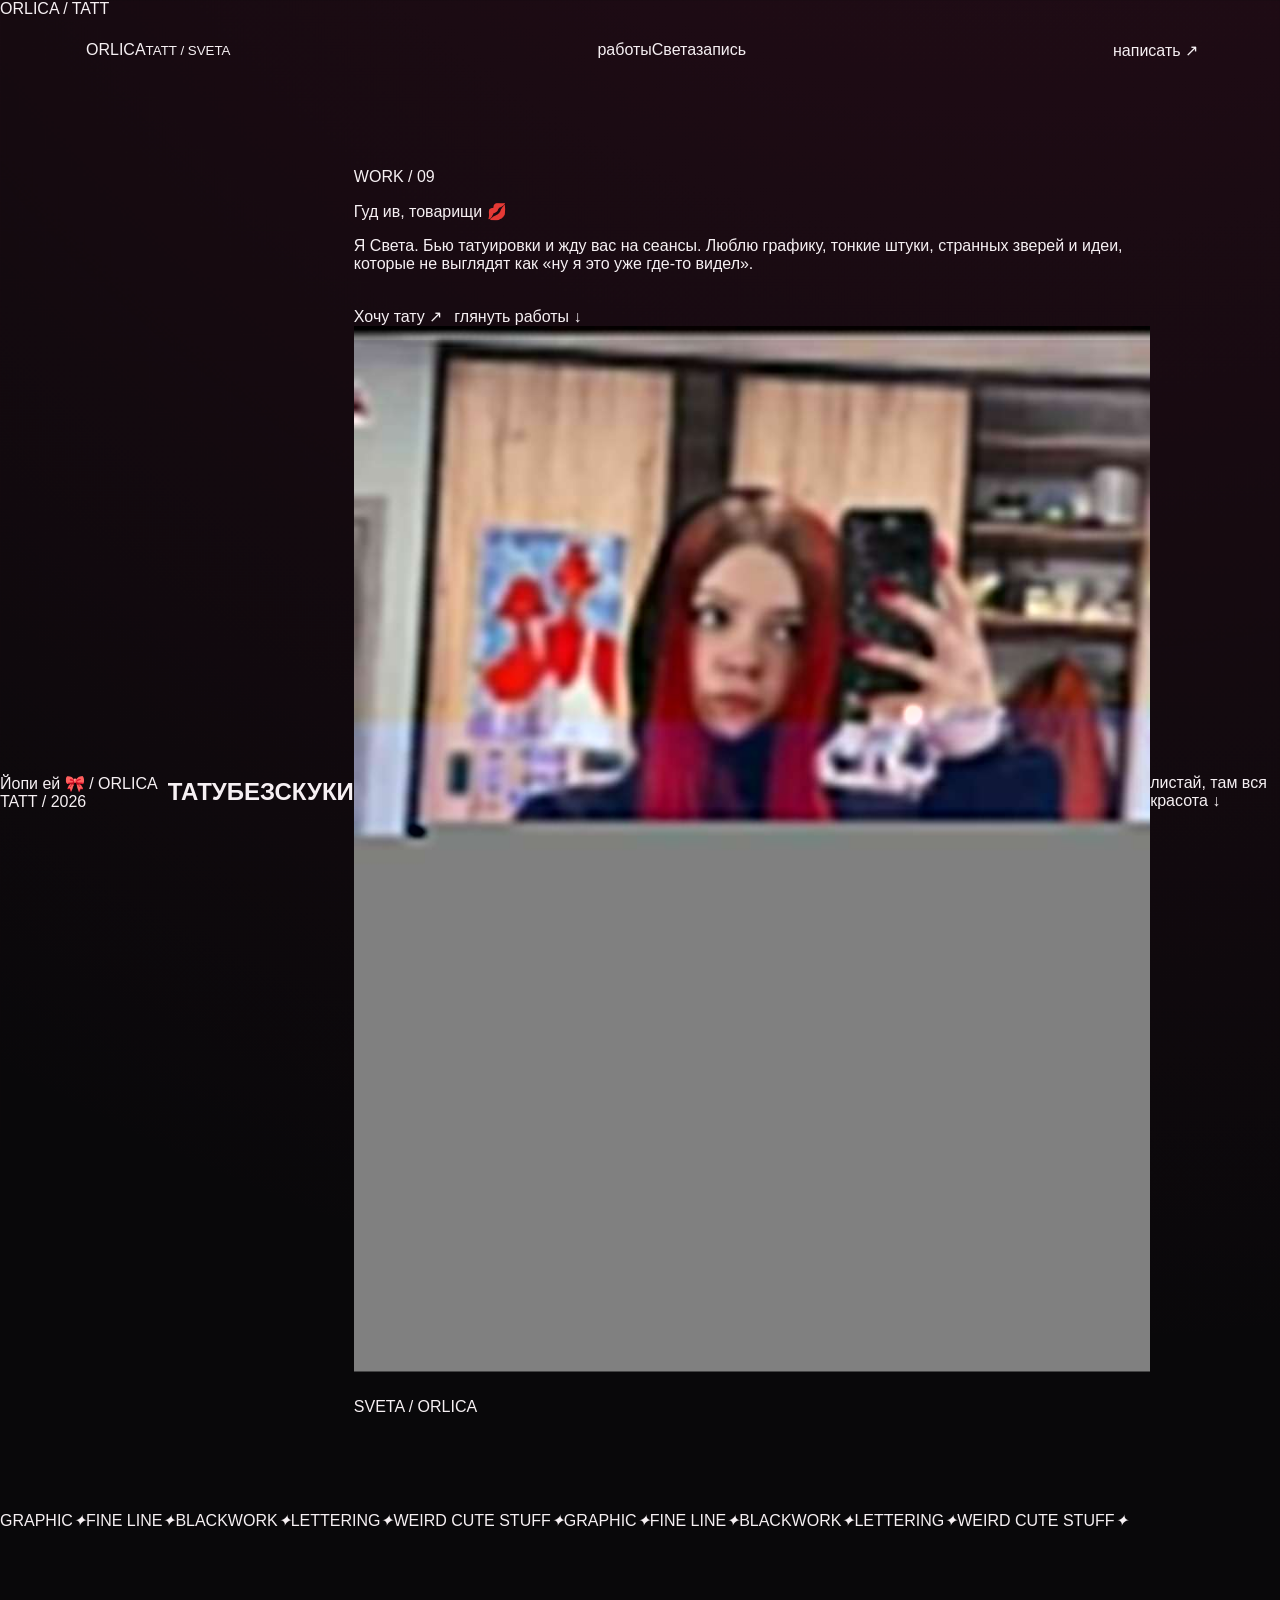
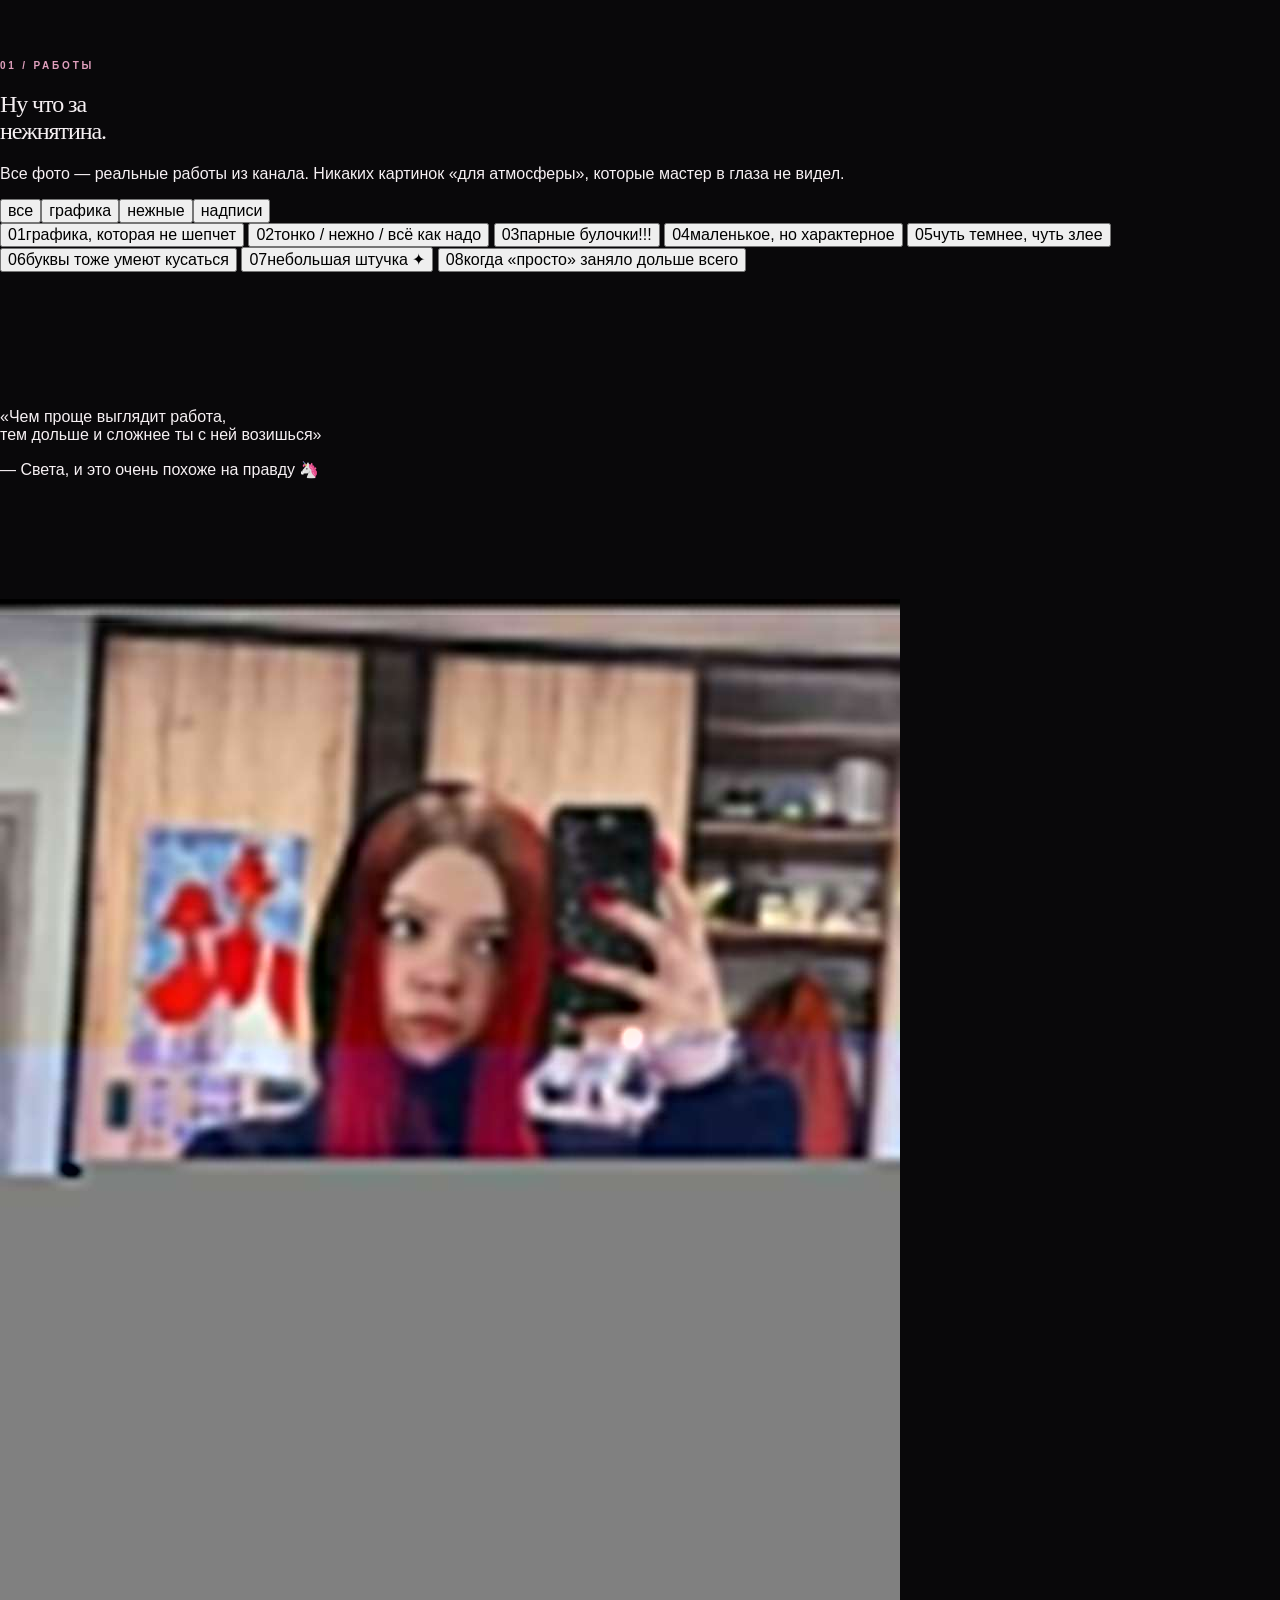
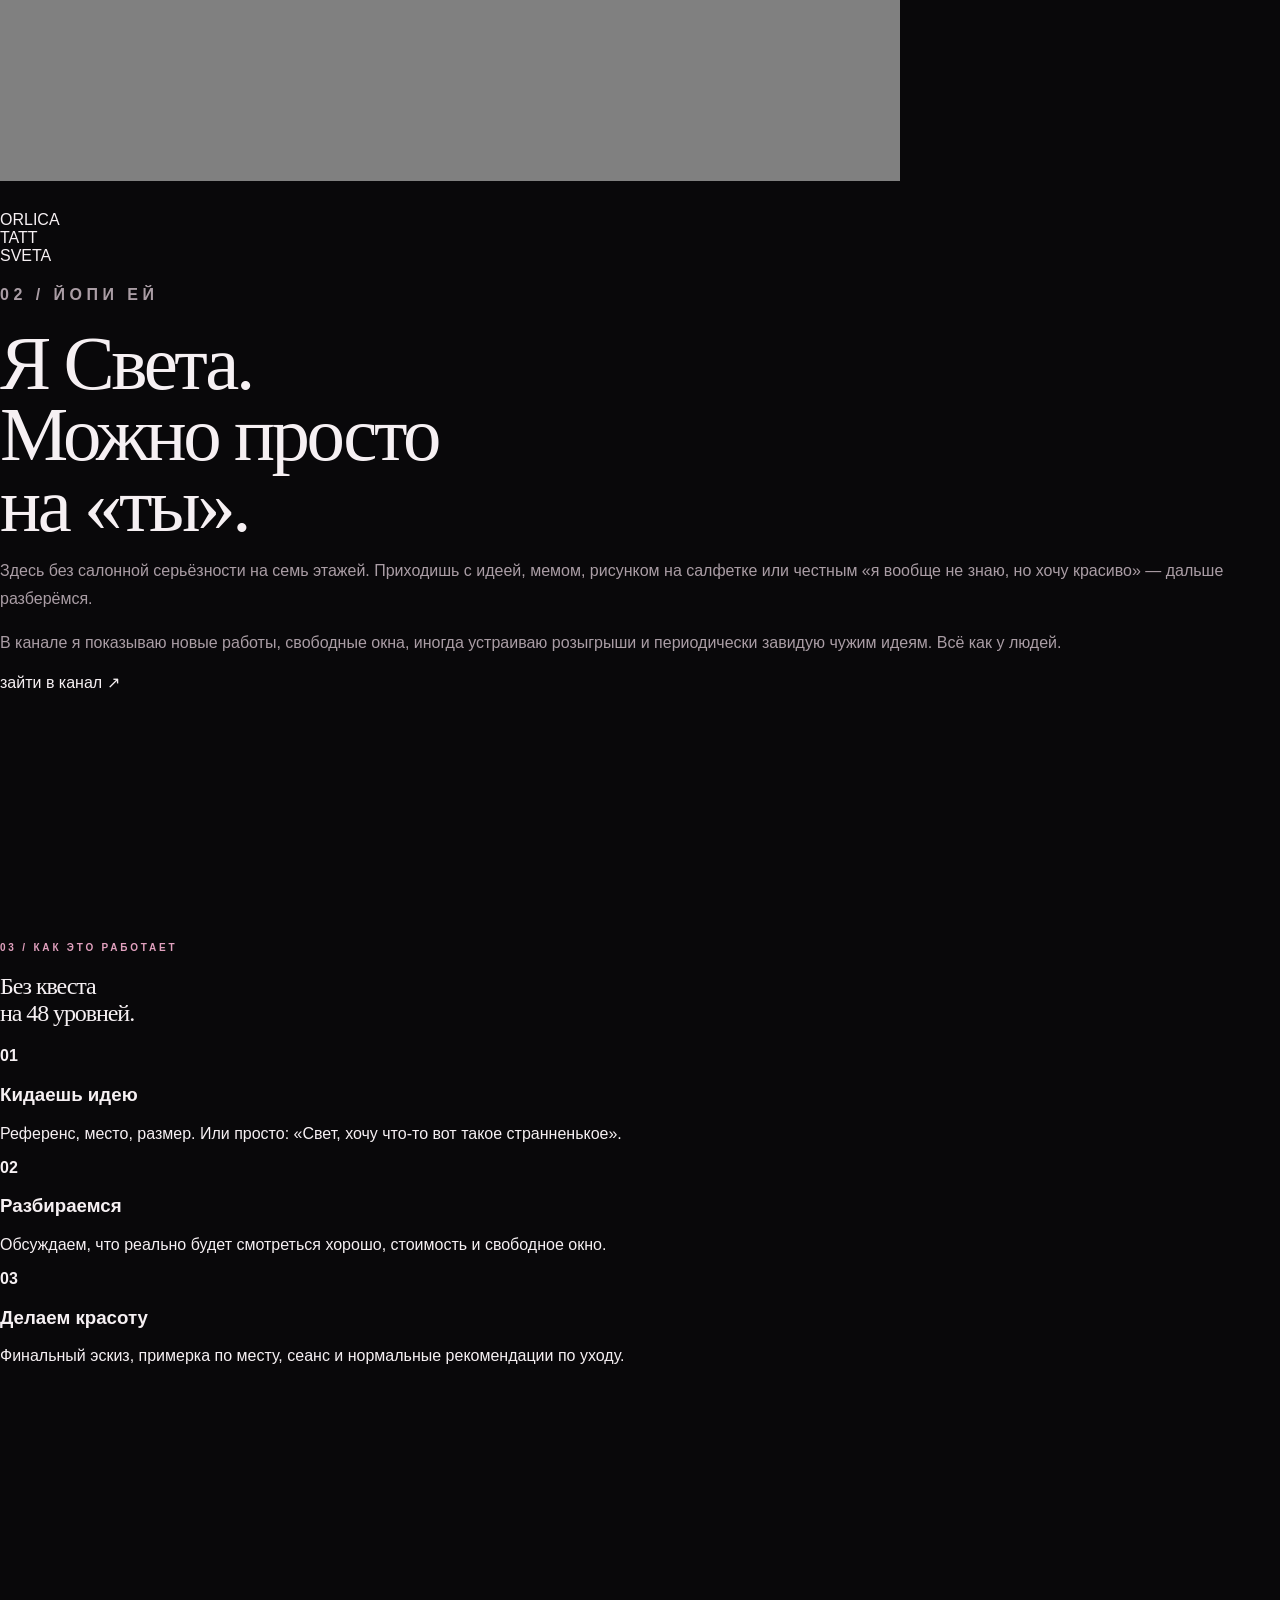
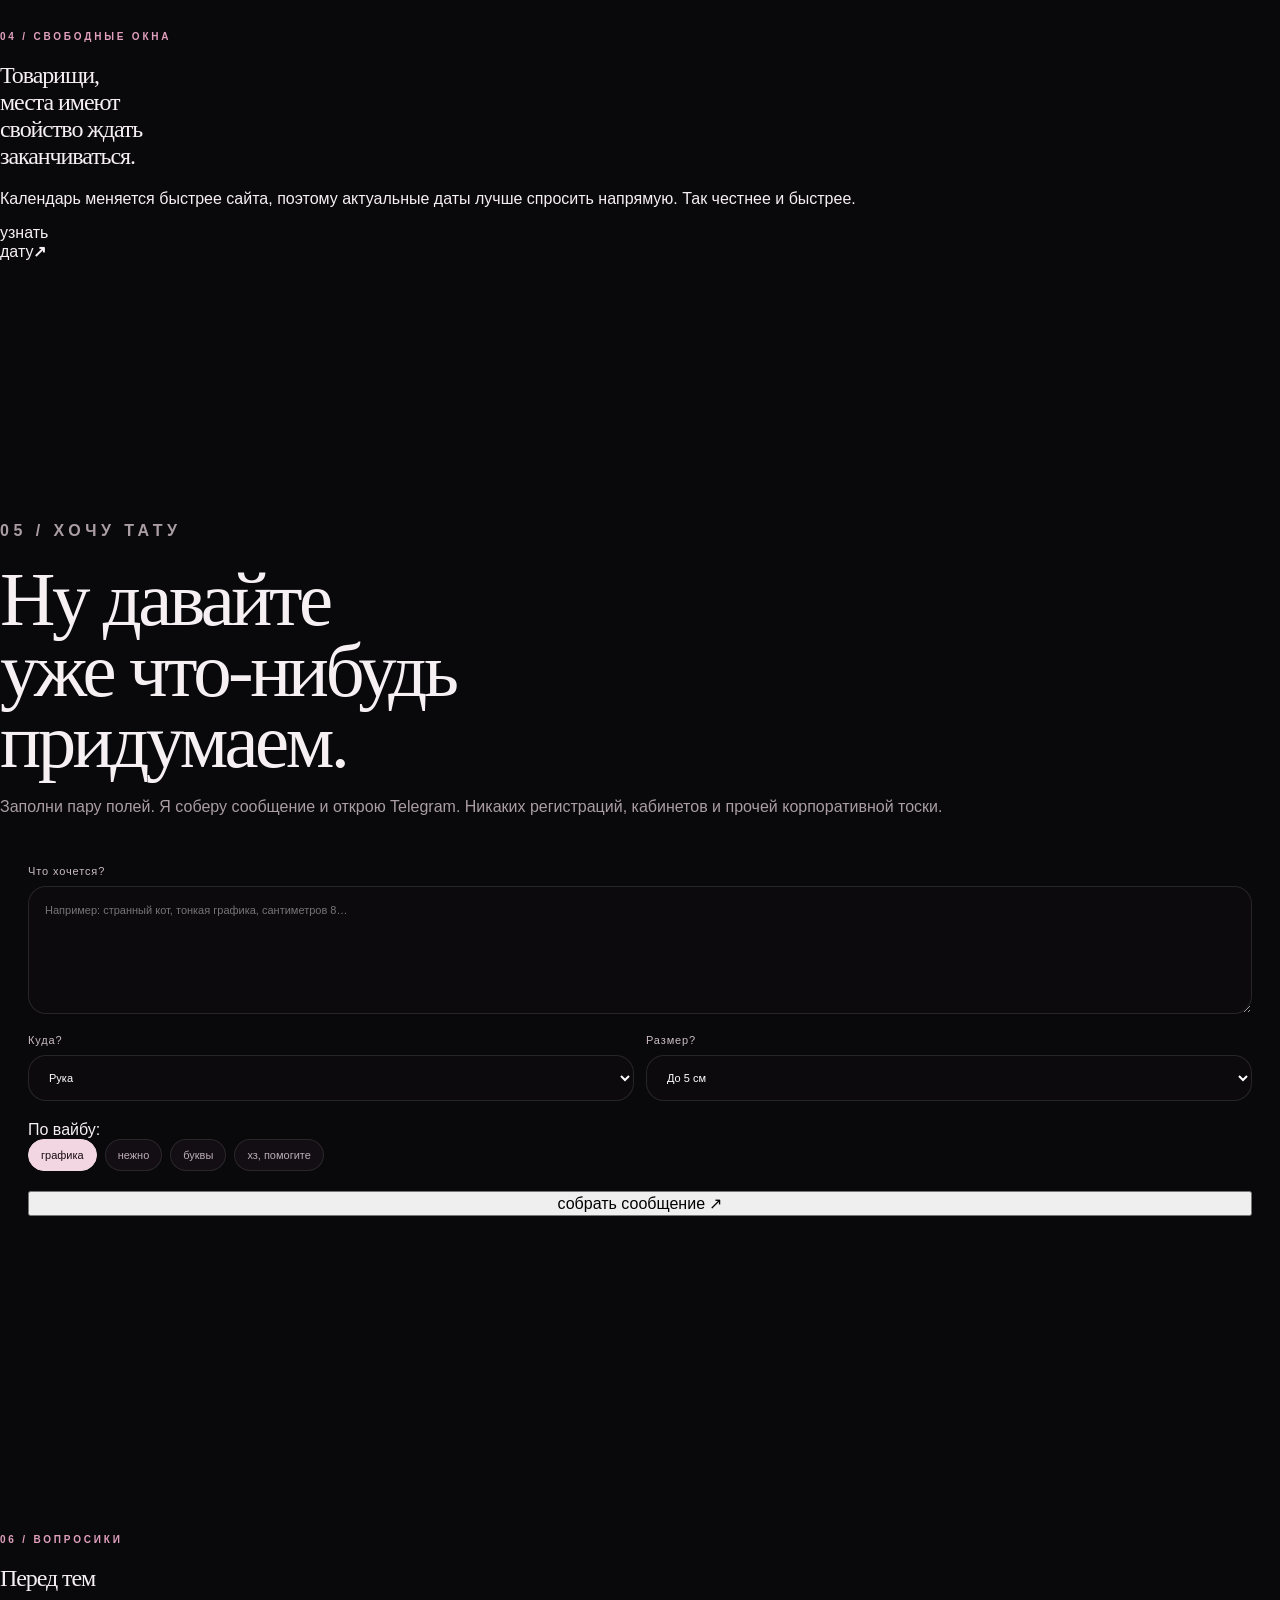
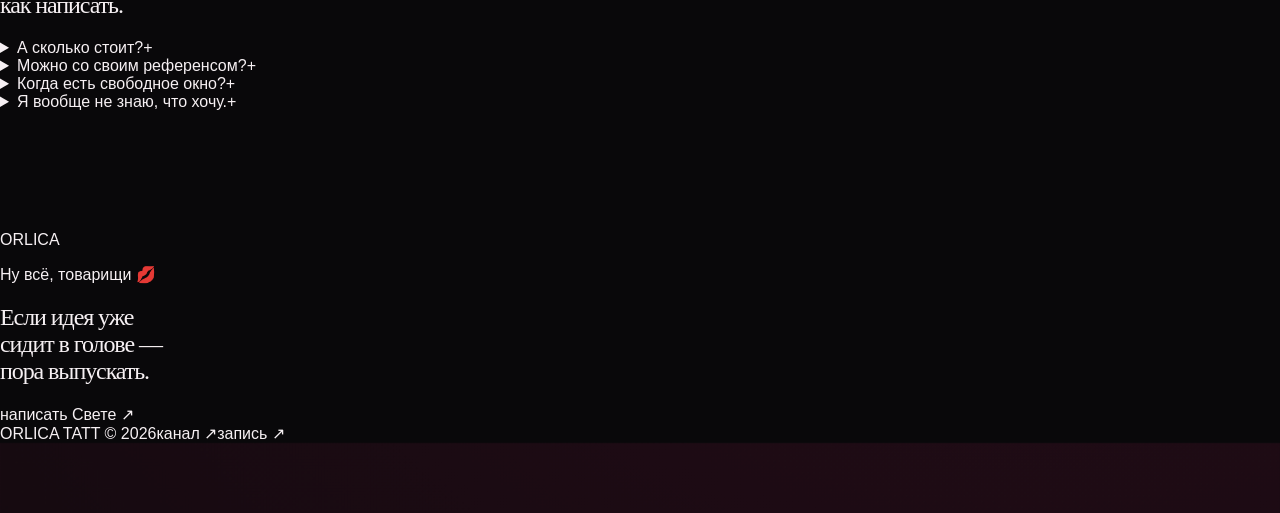
==== commit 6828ed7e: "Rewrite ORLICA copy in Sveta voice and add editorial layout" ====
--- a/index.html
+++ b/index.html
@@ -2,225 +2,89 @@
 <html lang="ru">
 <head>
   <meta charset="utf-8" />
-  <meta name="viewport" content="width=device-width, initial-scale=1, viewport-fit=cover" />
-  <meta name="theme-color" content="#0a080b" />
-  <meta name="description" content="ORLICA TATT — портфолио Светы, запись на тату-сеанс через Telegram." />
+  <meta name="viewport" content="width=device-width,initial-scale=1,viewport-fit=cover" />
+  <meta name="theme-color" content="#f4f4ef" />
+  <meta name="description" content="ORLICA TATT — работы Светы, запись на тату-сеанс через Telegram." />
   <title>ORLICA TATT — Света</title>
   <link rel="stylesheet" href="styles.css" />
 </head>
 <body>
-  <div class="noise" aria-hidden="true"></div>
-  <div class="cursor-glow" aria-hidden="true"></div>
+  <div class="grain" aria-hidden="true"></div>
+  <div class="cursor" aria-hidden="true"></div>
+  <div class="side-word" aria-hidden="true">ORLICA / TATT</div>
 
-  <header class="topbar glass">
-    <a class="brand" href="#top" aria-label="ORLICA TATT, наверх">
-      <span class="brand-mark">O</span>
-      <span class="brand-copy"><b>ORLICA</b><small>TATT • СВЕТА</small></span>
-    </a>
-    <nav class="desktop-nav" aria-label="Навигация">
-      <a href="#works">Работы</a>
-      <a href="#process">Как проходит</a>
-      <a href="#about">О мастере</a>
-      <a href="#faq">FAQ</a>
-    </nav>
-    <a class="button button-sm button-ghost magnetic" href="https://t.me/Sveta_orel09" target="_blank" rel="noreferrer">Запись ↗</a>
+  <header class="topbar">
+    <a class="logo magnetic" href="#top" aria-label="ORLICA TATT — наверх"><span>ORLICA</span><small>TATT / SVETA</small></a>
+    <nav class="nav"><a href="#works">работы</a><a href="#about">Света</a><a href="#brief">запись</a></nav>
+    <a class="mini-cta magnetic" href="https://t.me/Sveta_orel09" target="_blank" rel="noreferrer">написать ↗</a>
   </header>
 
   <main id="top">
-    <section class="hero section-shell">
-      <div class="hero-grid">
-        <div class="hero-copy reveal-group">
-          <div class="eyebrow reveal">ТАТУИРОВКИ • ИНДИВИДУАЛЬНО</div>
-          <h1 class="display reveal">Идея становится<br><em>твоей историей.</em></h1>
-          <p class="lede reveal">Портфолио Светы. Нежная графика, тёмные акценты, надписи и работы под характер человека, а не под шаблон из Pinterest.</p>
-          <div class="hero-actions reveal">
-            <a class="button button-primary magnetic" href="#brief">Обсудить тату <span>↗</span></a>
-            <a class="button button-link" href="#works">Смотреть работы <span>↓</span></a>
-          </div>
-          <div class="trust-row reveal" aria-label="Преимущества">
-            <span><i></i> Реальные работы</span>
-            <span><i></i> Запись в Telegram</span>
-            <span><i></i> Индивидуальный эскиз</span>
-          </div>
+    <section class="hero">
+      <div class="hero-kicker reveal">Йопи ей 🎀 / ORLICA TATT / 2026</div>
+      <h1 class="hero-title reveal"><span>ТАТУ</span><span class="outline">БЕЗ</span><span>СКУКИ</span></h1>
+      <div class="hero-stage">
+        <div class="hero-photo hero-photo-a reveal parallax" data-speed=".07"><div class="sprite sprite-cat" role="img" aria-label="Работа ORLICA TATT"></div><span class="photo-code">WORK / 09</span></div>
+        <div class="hero-copy reveal">
+          <p class="hello">Гуд ив, товарищи 💋</p>
+          <p>Я Света. Бью татуировки и жду вас на сеансы. Люблю графику, тонкие штуки, странных зверей и идеи, которые не выглядят как «ну я это уже где-то видел».</p>
+          <div class="hero-actions"><a class="big-cta magnetic" href="#brief">Хочу тату <span>↗</span></a><a class="text-link" href="#works">глянуть работы ↓</a></div>
         </div>
+        <div class="hero-photo hero-photo-b reveal parallax" data-speed="-.045"><img src="assets/artist.jpg" alt="Света, тату-мастер ORLICA TATT" /><span class="photo-code">SVETA / ORLICA</span></div>
+        <div class="ink-ring ring-a" aria-hidden="true"></div><div class="ink-ring ring-b" aria-hidden="true"></div>
+      </div>
+      <div class="scroll-note">листай, там вся красота ↓</div>
+    </section>
 
-        <div class="hero-visual reveal">
-          <div class="hero-card spotlight-card" data-spotlight>
-            <div class="sprite-img sprite-cat" role="img" aria-label="Татуировка кошки в графическом стиле"></div>
-            <div class="hero-card-shade"></div>
-            <div class="hero-label glass">
-              <span>ORLICA / WORK 09</span>
-              <b>GRAPHIC • BLACK</b>
-            </div>
-          </div>
-          <div class="artist-mini glass float-card">
-            <img src="assets/artist.jpg" alt="Света, тату-мастер ORLICA TATT" />
-            <div><small>МАСТЕР</small><b>Света</b><span>@Sveta_orel09</span></div>
-          </div>
-          <div class="scribble scribble-a" aria-hidden="true">✦</div>
-          <div class="scribble scribble-b" aria-hidden="true">⌁</div>
-        </div>
+    <section class="marquee" aria-label="Стили татуировок"><div class="marquee-track"><span>GRAPHIC</span><i>✦</i><span>FINE LINE</span><i>✦</i><span>BLACKWORK</span><i>✦</i><span>LETTERING</span><i>✦</i><span>WEIRD CUTE STUFF</span><i>✦</i><span>GRAPHIC</span><i>✦</i><span>FINE LINE</span><i>✦</i><span>BLACKWORK</span><i>✦</i><span>LETTERING</span><i>✦</i><span>WEIRD CUTE STUFF</span><i>✦</i></div></section>
+
+    <section id="works" class="works section-pad">
+      <div class="section-intro reveal"><p class="eyebrow">01 / РАБОТЫ</p><h2>Ну что за<br><span class="outline-dark">нежнятина.</span></h2><p class="intro-note">Все фото — реальные работы из канала. Никаких картинок «для атмосферы», которые мастер в глаза не видел.</p></div>
+      <div class="filters reveal" role="tablist" aria-label="Фильтр работ"><button class="filter active" data-filter="all" type="button">все</button><button class="filter" data-filter="graphic" type="button">графика</button><button class="filter" data-filter="fine" type="button">нежные</button><button class="filter" data-filter="letter" type="button">надписи</button></div>
+      <div class="gallery">
+        <button class="work work-xl reveal" data-category="graphic" data-sprite="sprite-angel" data-title="Графика" type="button"><div class="sprite sprite-angel"></div><span class="work-no">01</span><span class="work-caption">графика, которая не шепчет</span></button>
+        <button class="work work-sm reveal" data-category="fine" data-sprite="sprite-fairy" data-title="Fine line" type="button"><div class="sprite sprite-fairy"></div><span class="work-no">02</span><span class="work-caption">тонко / нежно / всё как надо</span></button>
+        <button class="work work-md reveal" data-category="graphic" data-sprite="sprite-owls" data-title="Парные работы" type="button"><div class="sprite sprite-owls"></div><span class="work-no">03</span><span class="work-caption">парные булочки!!!</span></button>
+        <button class="work work-wide reveal" data-category="graphic" data-sprite="sprite-eyes" data-title="Миниатюры" type="button"><div class="sprite sprite-eyes"></div><span class="work-no">04</span><span class="work-caption">маленькое, но характерное</span></button>
+        <button class="work work-tall reveal" data-category="graphic" data-sprite="sprite-tribal" data-title="Black graphic" type="button"><div class="sprite sprite-tribal"></div><span class="work-no">05</span><span class="work-caption">чуть темнее, чуть злее</span></button>
+        <button class="work work-sm reveal" data-category="letter" data-sprite="sprite-script" data-title="Lettering" type="button"><div class="sprite sprite-script"></div><span class="work-no">06</span><span class="work-caption">буквы тоже умеют кусаться</span></button>
+        <button class="work work-md reveal" data-category="fine" data-sprite="sprite-hand" data-title="Minimal" type="button"><div class="sprite sprite-hand"></div><span class="work-no">07</span><span class="work-caption">небольшая штучка ✦</span></button>
+        <button class="work work-wide reveal" data-category="graphic" data-sprite="sprite-floral" data-title="Floral graphic" type="button"><div class="sprite sprite-floral"></div><span class="work-no">08</span><span class="work-caption">когда «просто» заняло дольше всего</span></button>
       </div>
     </section>
 
-    <section class="ticker-wrap" aria-label="Стили">
-      <div class="ticker">
-        <div class="ticker-track">
-          <span>MINIMAL</span><b>✦</b><span>GRAPHIC</span><b>✦</b><span>LETTERING</span><b>✦</b><span>BLACKWORK</span><b>✦</b><span>FINE LINE</span><b>✦</b>
-          <span>MINIMAL</span><b>✦</b><span>GRAPHIC</span><b>✦</b><span>LETTERING</span><b>✦</b><span>BLACKWORK</span><b>✦</b><span>FINE LINE</span><b>✦</b>
-        </div>
-      </div>
+    <section class="quote-break"><p class="reveal">«Чем проще выглядит работа,<br>тем дольше и сложнее ты с ней возишься»</p><span class="reveal">— Света, и это очень похоже на правду 🦄</span></section>
+
+    <section id="about" class="about section-pad">
+      <div class="about-collage reveal"><div class="portrait"><img src="assets/artist.jpg" alt="Света"></div><div class="about-work sprite sprite-cat"></div><div class="stamp">ORLICA<br>TATT<br>SVETA</div></div>
+      <div class="about-copy reveal"><p class="eyebrow">02 / ЙОПИ ЕЙ</p><h2>Я Света.<br>Можно просто<br><span class="outline-dark">на «ты».</span></h2><p class="lead">Здесь без салонной серьёзности на семь этажей. Приходишь с идеей, мемом, рисунком на салфетке или честным «я вообще не знаю, но хочу красиво» — дальше разберёмся.</p><p>В канале я показываю новые работы, свободные окна, иногда устраиваю розыгрыши и периодически завидую чужим идеям. Всё как у людей.</p><a class="outline-cta magnetic" href="https://t.me/orlica_tatt" target="_blank" rel="noreferrer">зайти в канал ↗</a></div>
     </section>
 
-    <section id="works" class="section-shell section-pad portfolio-section">
-      <div class="section-head reveal">
-        <div><div class="eyebrow">ПОРТФОЛИО</div><h2>Работы, которые<br>говорят без подписи.</h2></div>
-        <p>Фотографии взяты из канала ORLICA TATT. Никаких нейросетевых «примеров», которые мастер никогда не делал.</p>
-      </div>
-
-      <div class="filter-tabs reveal" role="tablist" aria-label="Фильтр работ">
-        <button class="tab active" data-filter="all" type="button">Все</button>
-        <button class="tab" data-filter="graphic" type="button">Графика</button>
-        <button class="tab" data-filter="fine" type="button">Тонкие</button>
-        <button class="tab" data-filter="letter" type="button">Надписи</button>
-      </div>
-
-      <div class="portfolio-grid" id="portfolioGrid">
-        <button class="work-card tall reveal" data-category="graphic" data-sprite="sprite-angel" data-title="Графическая композиция" type="button">
-          <div class="sprite-img sprite-angel" role="img" aria-label="Графическая татуировка на предплечье"></div><span class="work-meta"><b>01</b><small>GRAPHIC</small></span>
-        </button>
-        <button class="work-card reveal" data-category="fine" data-sprite="sprite-fairy" data-title="Fine line" type="button">
-          <div class="sprite-img sprite-fairy" role="img" aria-label="Тонкая татуировка с луной"></div><span class="work-meta"><b>02</b><small>FINE LINE</small></span>
-        </button>
-        <button class="work-card reveal" data-category="graphic" data-sprite="sprite-owls" data-title="Парные татуировки" type="button">
-          <div class="sprite-img sprite-owls" role="img" aria-label="Парные татуировки"></div><span class="work-meta"><b>03</b><small>PAIR</small></span>
-        </button>
-        <button class="work-card wide reveal" data-category="graphic" data-sprite="sprite-eyes" data-title="Миниатюрные детали" type="button">
-          <div class="sprite-img sprite-eyes" role="img" aria-label="Небольшие татуировки на ногах"></div><span class="work-meta"><b>04</b><small>DETAIL</small></span>
-        </button>
-        <button class="work-card tall reveal" data-category="graphic" data-sprite="sprite-tribal" data-title="Black graphic" type="button">
-          <div class="sprite-img sprite-tribal" role="img" aria-label="Чёрная графическая татуировка на руке"></div><span class="work-meta"><b>05</b><small>BLACK</small></span>
-        </button>
-        <button class="work-card reveal" data-category="letter" data-sprite="sprite-script" data-title="Lettering" type="button">
-          <div class="sprite-img sprite-script" role="img" aria-label="Татуировка с надписью на руке"></div><span class="work-meta"><b>06</b><small>LETTERING</small></span>
-        </button>
-        <button class="work-card reveal" data-category="fine" data-sprite="sprite-hand" data-title="Minimal symbol" type="button">
-          <div class="sprite-img sprite-hand" role="img" aria-label="Небольшая татуировка на кисти"></div><span class="work-meta"><b>07</b><small>MINIMAL</small></span>
-        </button>
-        <button class="work-card wide reveal" data-category="graphic" data-sprite="sprite-floral" data-title="Floral graphic" type="button">
-          <div class="sprite-img sprite-floral" role="img" aria-label="Татуировки на предплечьях"></div><span class="work-meta"><b>08</b><small>FLORAL</small></span>
-        </button>
-      </div>
+    <section class="process section-pad inverted">
+      <div class="section-intro reveal"><p class="eyebrow light">03 / КАК ЭТО РАБОТАЕТ</p><h2>Без квеста<br>на 48 уровней.</h2></div>
+      <div class="process-grid"><article class="process-card reveal spotlight" data-spotlight><b>01</b><h3>Кидаешь идею</h3><p>Референс, место, размер. Или просто: «Свет, хочу что-то вот такое странненькое».</p></article><article class="process-card reveal spotlight" data-spotlight><b>02</b><h3>Разбираемся</h3><p>Обсуждаем, что реально будет смотреться хорошо, стоимость и свободное окно.</p></article><article class="process-card reveal spotlight" data-spotlight><b>03</b><h3>Делаем красоту</h3><p>Финальный эскиз, примерка по месту, сеанс и нормальные рекомендации по уходу.</p></article></div>
     </section>
 
-    <section id="process" class="section-shell section-pad process-section">
-      <div class="section-head reveal">
-        <div><div class="eyebrow">БЕЗ ЛИШНЕЙ СУЕТЫ</div><h2>От идеи<br>до сеанса.</h2></div>
-        <p>Понятный путь без десяти сообщений «а что дальше?». Точные детали мастер подтверждает лично перед записью.</p>
-      </div>
-      <div class="steps">
-        <article class="step spotlight-card reveal" data-spotlight><span>01</span><h3>Расскажи идею</h3><p>Прикрепи референс, укажи место и примерный размер. Можно просто описать настроение.</p></article>
-        <article class="step spotlight-card reveal" data-spotlight><span>02</span><h3>Согласуй детали</h3><p>Света уточнит концепцию, стоимость, подготовку и ближайшее свободное окно.</p></article>
-        <article class="step spotlight-card reveal" data-spotlight><span>03</span><h3>Приходи на сеанс</h3><p>Финальный эскиз, посадка по месту и сама работа. После — рекомендации по уходу.</p></article>
-      </div>
+    <section class="slots section-pad"><div class="slots-text reveal"><p class="eyebrow">04 / СВОБОДНЫЕ ОКНА</p><h2>Товарищи,<br>места имеют<br>свойство <span class="strike">ждать</span><br>заканчиваться.</h2><p>Календарь меняется быстрее сайта, поэтому актуальные даты лучше спросить напрямую. Так честнее и быстрее.</p></div><a class="circle-cta magnetic reveal" href="https://t.me/Sveta_orel09" target="_blank" rel="noreferrer"><span>узнать<br>дату</span><b>↗</b></a></section>
+
+    <section id="brief" class="brief section-pad inverted">
+      <div class="brief-copy reveal"><p class="eyebrow light">05 / ХОЧУ ТАТУ</p><h2>Ну давайте<br>уже что-нибудь<br>придумаем.</h2><p>Заполни пару полей. Я соберу сообщение и открою Telegram. Никаких регистраций, кабинетов и прочей корпоративной тоски.</p></div>
+      <form class="brief-form reveal" id="tattooForm">
+        <label><span>Что хочется?</span><textarea id="idea" rows="4" placeholder="Например: странный кот, тонкая графика, сантиметров 8…" required></textarea></label>
+        <div class="form-row"><label><span>Куда?</span><select id="placement"><option>Рука</option><option>Предплечье</option><option>Нога</option><option>Спина</option><option>Рёбра</option><option>Другое</option></select></label><label><span>Размер?</span><select id="size"><option>До 5 см</option><option>5–10 см</option><option>10–20 см</option><option>20+ см</option><option>Хз пока</option></select></label></div>
+        <div class="style-row"><span>По вайбу:</span><div class="chips"><button type="button" class="chip active" data-value="Графика">графика</button><button type="button" class="chip" data-value="Fine line">нежно</button><button type="button" class="chip" data-value="Надпись">буквы</button><button type="button" class="chip" data-value="Не знаю">хз, помогите</button></div></div>
+        <button class="submit magnetic" type="submit">собрать сообщение <span>↗</span></button><p id="formStatus" class="form-status" aria-live="polite"></p>
+      </form>
     </section>
 
-    <section id="about" class="section-shell section-pad about-section">
-      <div class="about-grid">
-        <div class="about-photo reveal"><img src="assets/artist.jpg" alt="Света, тату-мастер"><div class="photo-badge glass">СВЕТА / ORLICA TATT</div></div>
-        <div class="about-copy reveal">
-          <div class="eyebrow">О МАСТЕРЕ</div>
-          <h2>«Люблю, когда работа выглядит <em>твоей</em>, а не просто красивой картинкой».</h2>
-          <p>В канале Света показывает реальные работы, свежие сеансы, идеи и свободные окна. На сайте всё важное собрано отдельно, чтобы клиент быстрее понял стиль и сразу перешёл к обсуждению своей татуировки.</p>
-          <a class="button button-outline magnetic" href="https://t.me/orlica_tatt" target="_blank" rel="noreferrer">Канал ORLICA TATT ↗</a>
-        </div>
-      </div>
-    </section>
+    <section class="faq section-pad"><div class="section-intro reveal"><p class="eyebrow">06 / ВОПРОСИКИ</p><h2>Перед тем<br>как написать.</h2></div><div class="faq-list"><details class="reveal"><summary>А сколько стоит?<span>+</span></summary><p>Зависит от размера, сложности и места. Кидай идею — Света сориентирует по конкретной работе.</p></details><details class="reveal"><summary>Можно со своим референсом?<span>+</span></summary><p>Да. Референс нужен, чтобы понять направление. Копировать один в один чужую работу — так себе затея, лучше адаптировать под тебя.</p></details><details class="reveal"><summary>Когда есть свободное окно?<span>+</span></summary><p>Даты меняются, поэтому актуальнее всего спросить Свету в Telegram.</p></details><details class="reveal"><summary>Я вообще не знаю, что хочу.<span>+</span></summary><p>Нормально. Можно прислать пару картинок и описать настроение. Иногда этого достаточно, чтобы начать.</p></details></div></section>
 
-    <section class="section-shell slots-section section-pad">
-      <div class="slots-card spotlight-card reveal" data-spotlight>
-        <div>
-          <div class="eyebrow">СВОБОДНЫЕ ОКНА</div>
-          <h2>Не обещаем дату,<br>которой уже нет.</h2>
-          <p>Актуальный календарь меняется. Нажми кнопку — Света подскажет ближайшее свободное время лично.</p>
-        </div>
-        <a class="button button-primary magnetic" href="https://t.me/Sveta_orel09" target="_blank" rel="noreferrer">Уточнить дату ↗</a>
-      </div>
-    </section>
-
-    <section id="brief" class="section-shell section-pad brief-section">
-      <div class="brief-grid">
-        <div class="brief-copy reveal">
-          <div class="eyebrow">ТВОЯ ИДЕЯ</div>
-          <h2>Собери заявку<br>за минуту.</h2>
-          <p>Форма ничего не отправляет на сомнительный сервер. Она соберёт текст заявки, скопирует его и откроет Telegram.</p>
-          <div class="micro-note"><span>✦</span> Стоимость и адрес намеренно не выдуманы: мастер подтверждает их лично.</div>
-        </div>
-        <form class="brief-form glass reveal" id="tattooForm">
-          <label>Что хочешь набить?
-            <textarea id="idea" rows="4" placeholder="Например: небольшая графическая лиса, тонкие линии…" required></textarea>
-          </label>
-          <div class="form-row">
-            <label>Место
-              <select id="placement">
-                <option>Рука</option><option>Предплечье</option><option>Нога</option><option>Спина</option><option>Рёбра</option><option>Другое</option>
-              </select>
-            </label>
-            <label>Размер
-              <select id="size">
-                <option>До 5 см</option><option>5–10 см</option><option>10–20 см</option><option>20+ см</option><option>Не знаю</option>
-              </select>
-            </label>
-          </div>
-          <label>Стиль
-            <div class="chips" id="styleChips">
-              <button type="button" class="chip active" data-value="Графика">Графика</button>
-              <button type="button" class="chip" data-value="Fine line">Fine line</button>
-              <button type="button" class="chip" data-value="Надпись">Надпись</button>
-              <button type="button" class="chip" data-value="Не знаю">Не знаю</button>
-            </div>
-          </label>
-          <button class="button button-primary form-submit magnetic" type="submit">Собрать заявку →</button>
-          <p class="form-status" id="formStatus" aria-live="polite"></p>
-        </form>
-      </div>
-    </section>
-
-    <section id="faq" class="section-shell section-pad faq-section">
-      <div class="section-head reveal"><div><div class="eyebrow">FAQ</div><h2>Перед тем<br>как написать.</h2></div></div>
-      <div class="accordion">
-        <details class="reveal"><summary>Сколько стоит татуировка?<span>+</span></summary><p>Цена зависит от размера, сложности, места и эскиза. На демо-сайте точный прайс не выдумывается: мастер оценивает идею после короткого обсуждения.</p></details>
-        <details class="reveal"><summary>Можно прийти со своим референсом?<span>+</span></summary><p>Да. Референс помогает понять направление. Финальные детали и адаптацию под тело лучше согласовать с мастером.</p></details>
-        <details class="reveal"><summary>Как узнать свободные даты?<span>+</span></summary><p>Календарь в Telegram меняется по мере записи. Самый точный способ — написать Свете и уточнить ближайшее окно.</p></details>
-        <details class="reveal"><summary>Что подготовить перед сеансом?<span>+</span></summary><p>После записи мастер даст актуальные рекомендации под конкретную работу и зону. Не стоит полагаться на случайные советы из интернета.</p></details>
-      </div>
-    </section>
-
-    <section class="final-cta section-shell">
-      <div class="final-card reveal">
-        <div class="orb" aria-hidden="true"></div>
-        <div class="eyebrow">ORLICA TATT</div>
-        <h2>Есть идея?<br><em>Покажи её.</em></h2>
-        <p>Один диалог в Telegram — и станет понятно, как превратить её в работу.</p>
-        <a class="button button-primary magnetic" href="https://t.me/Sveta_orel09" target="_blank" rel="noreferrer">Написать Свете ↗</a>
-      </div>
-    </section>
+    <section class="finale inverted"><div class="finale-word" aria-hidden="true">ORLICA</div><div class="finale-inner reveal"><p>Ну всё, товарищи 💋</p><h2>Если идея уже<br>сидит в голове —<br>пора выпускать.</h2><a class="final-cta magnetic" href="https://t.me/Sveta_orel09" target="_blank" rel="noreferrer">написать Свете ↗</a></div></section>
   </main>
 
-  <footer class="footer section-shell">
-    <div class="brand"><span class="brand-mark">O</span><span class="brand-copy"><b>ORLICA</b><small>TATT • СВЕТА</small></span></div>
-    <div class="footer-links"><a href="https://t.me/orlica_tatt" target="_blank" rel="noreferrer">Telegram-канал</a><a href="https://t.me/Sveta_orel09" target="_blank" rel="noreferrer">Запись</a></div>
-    <small>Demo concept • 2026</small>
-  </footer>
-
-  <a class="mobile-sticky glass" href="https://t.me/Sveta_orel09" target="_blank" rel="noreferrer"><span>Записаться</span><b>↗</b></a>
-
-  <dialog class="lightbox" id="lightbox">
-    <button class="lightbox-close" aria-label="Закрыть">×</button>
-    <div id="lightboxImg" class="lightbox-sprite" role="img" aria-label="Увеличенная работа"></div>
-    <div class="lightbox-caption"><span id="lightboxIndex">ORLICA</span><b id="lightboxTitle">Работа</b></div>
-  </dialog>
-
+  <footer><span>ORLICA TATT © 2026</span><a href="https://t.me/orlica_tatt" target="_blank" rel="noreferrer">канал ↗</a><a href="https://t.me/Sveta_orel09" target="_blank" rel="noreferrer">запись ↗</a></footer>
+  <a class="mobile-sticky" href="https://t.me/Sveta_orel09" target="_blank" rel="noreferrer">хочу тату <b>↗</b></a>
+  <dialog id="lightbox" class="lightbox"><button class="lightbox-close" aria-label="Закрыть">×</button><div id="lightboxImg" class="lightbox-image sprite"></div><div class="lightbox-meta"><span id="lightboxIndex">ORLICA / 01</span><b id="lightboxTitle">Работа</b></div></dialog>
   <script src="script.js"></script>
 </body>
 </html>
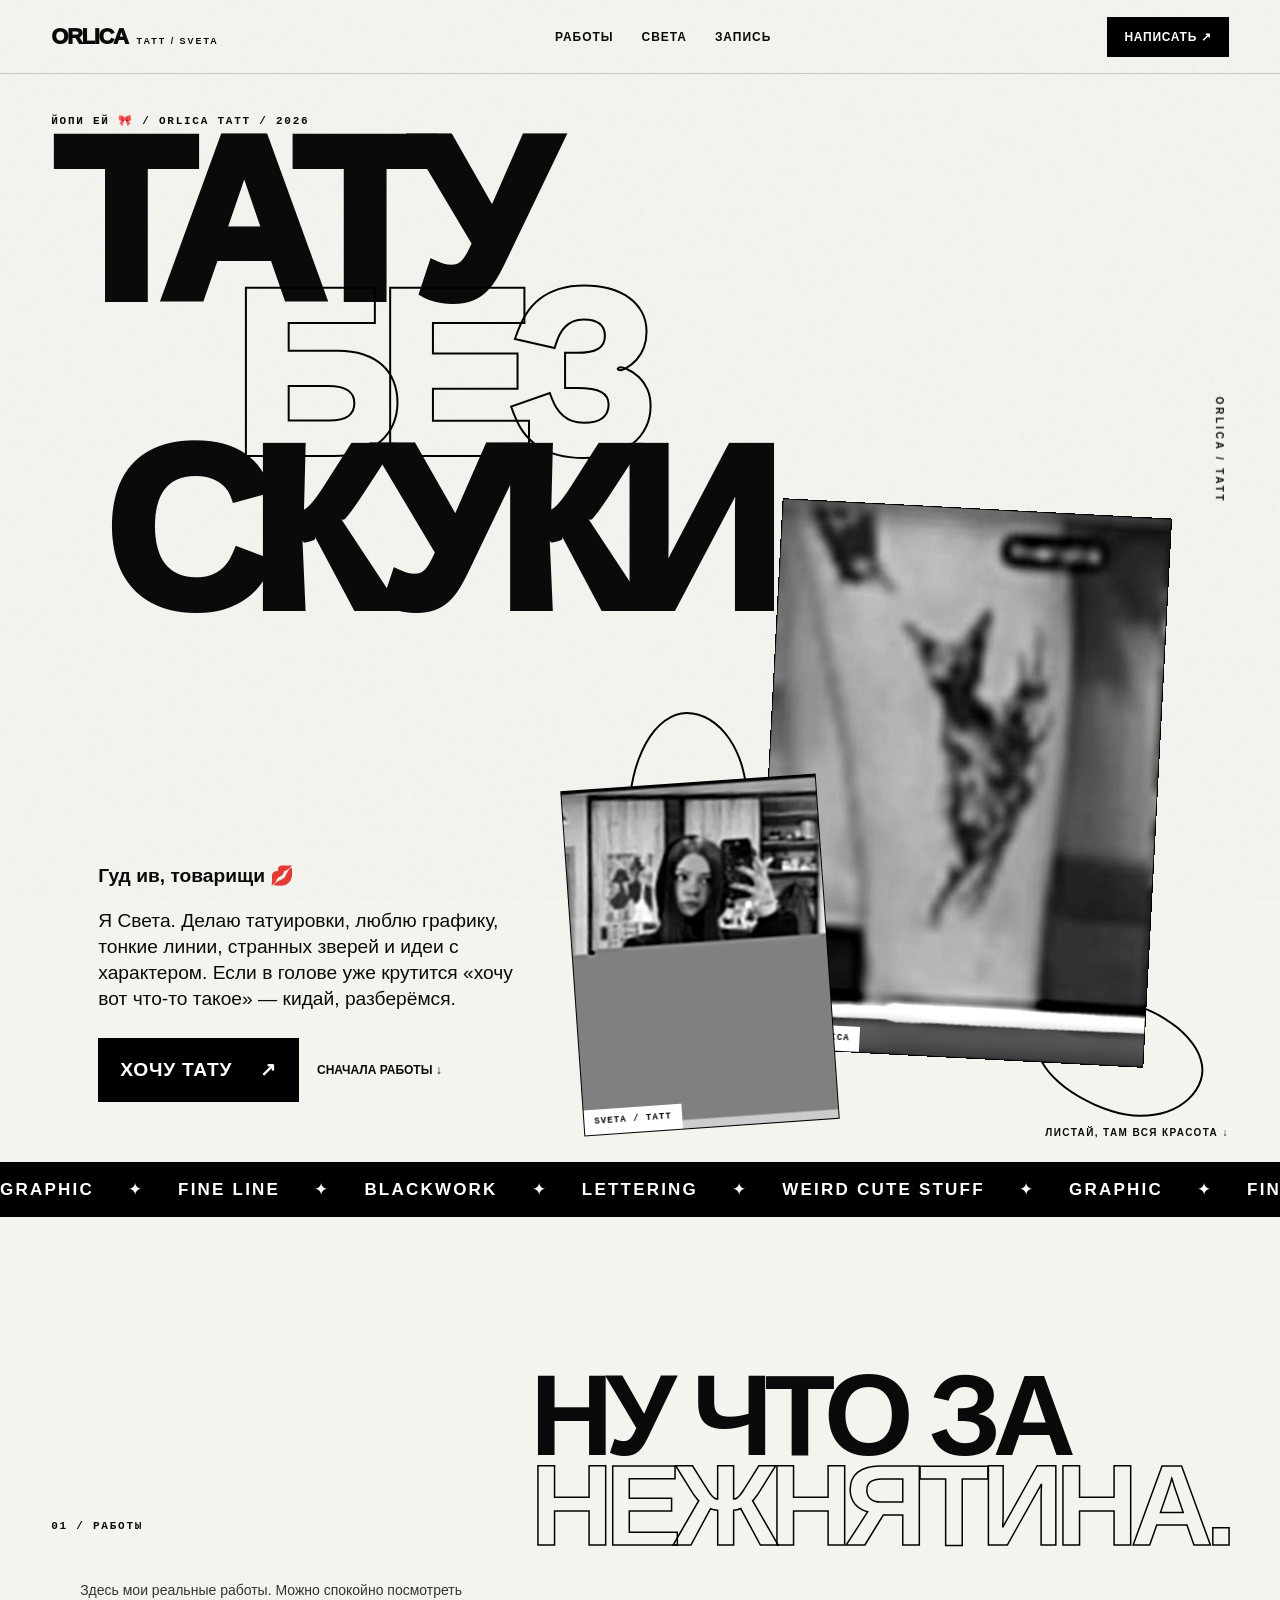
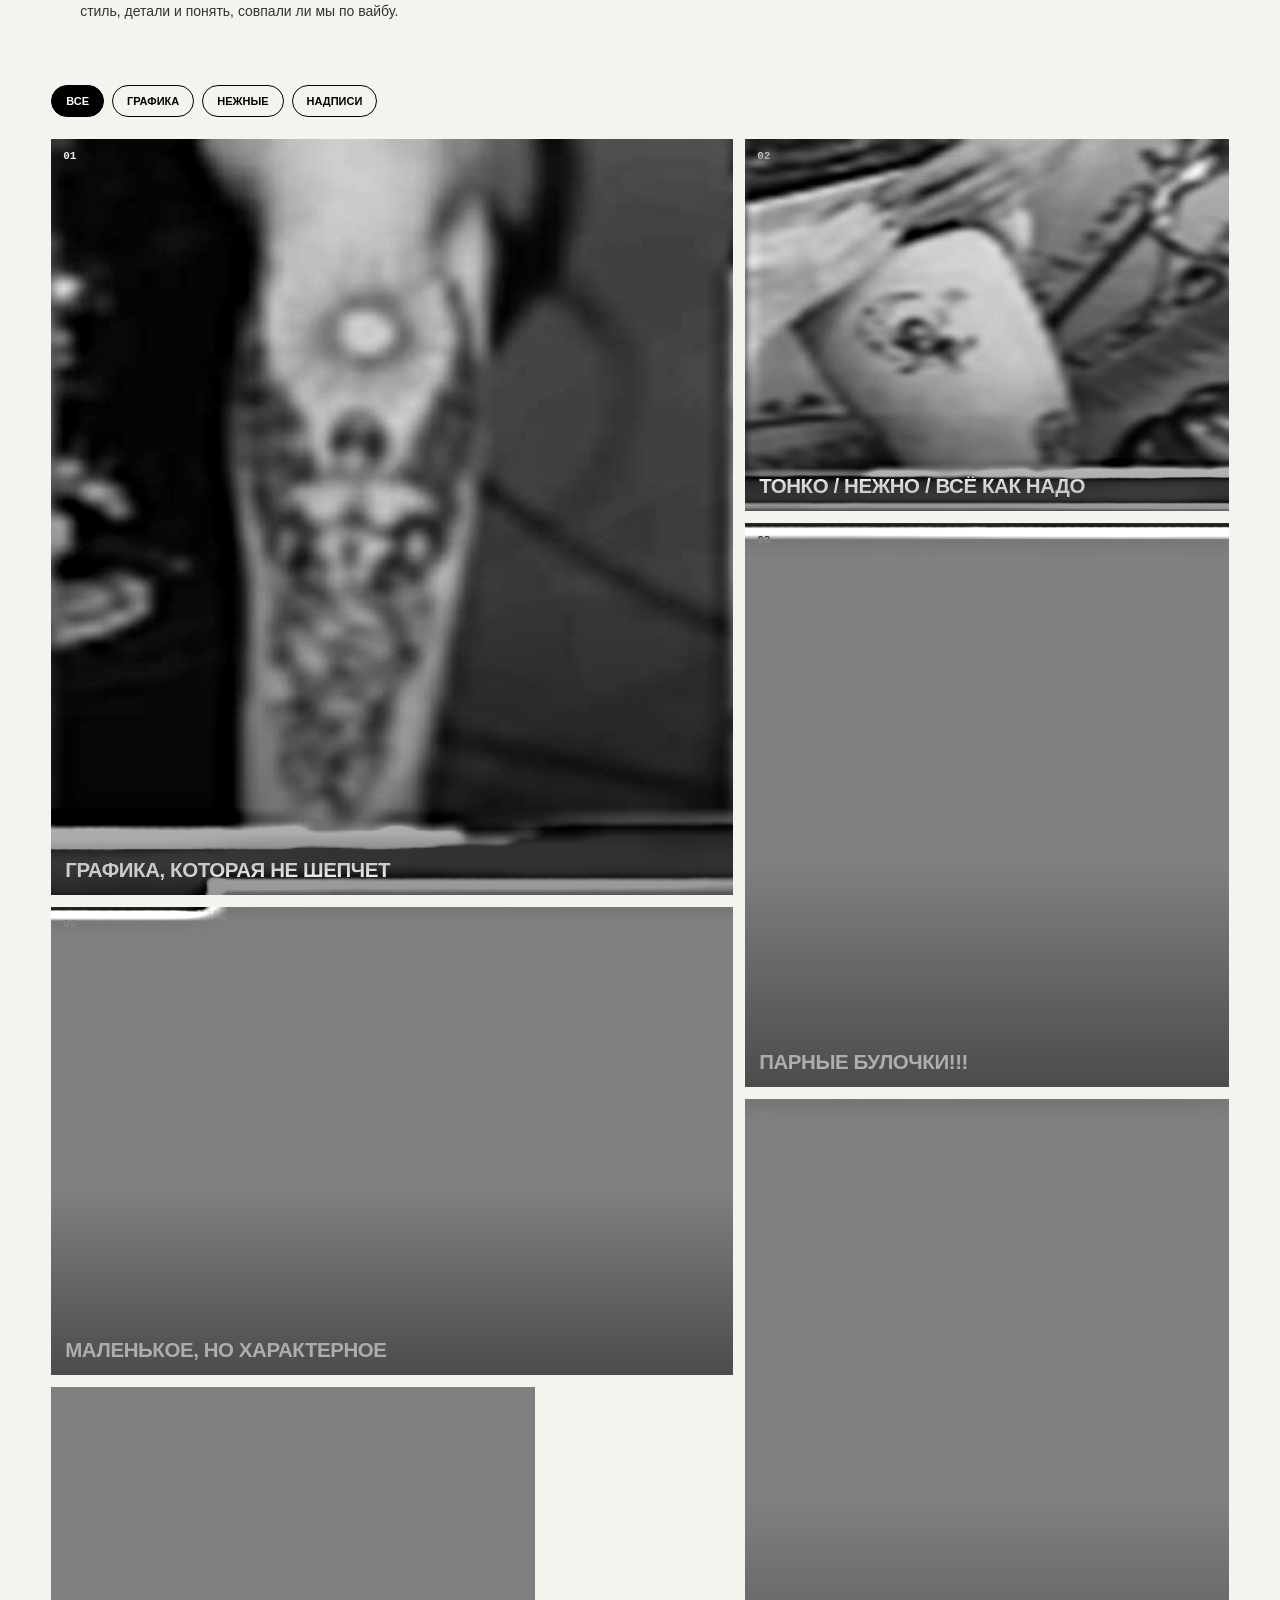
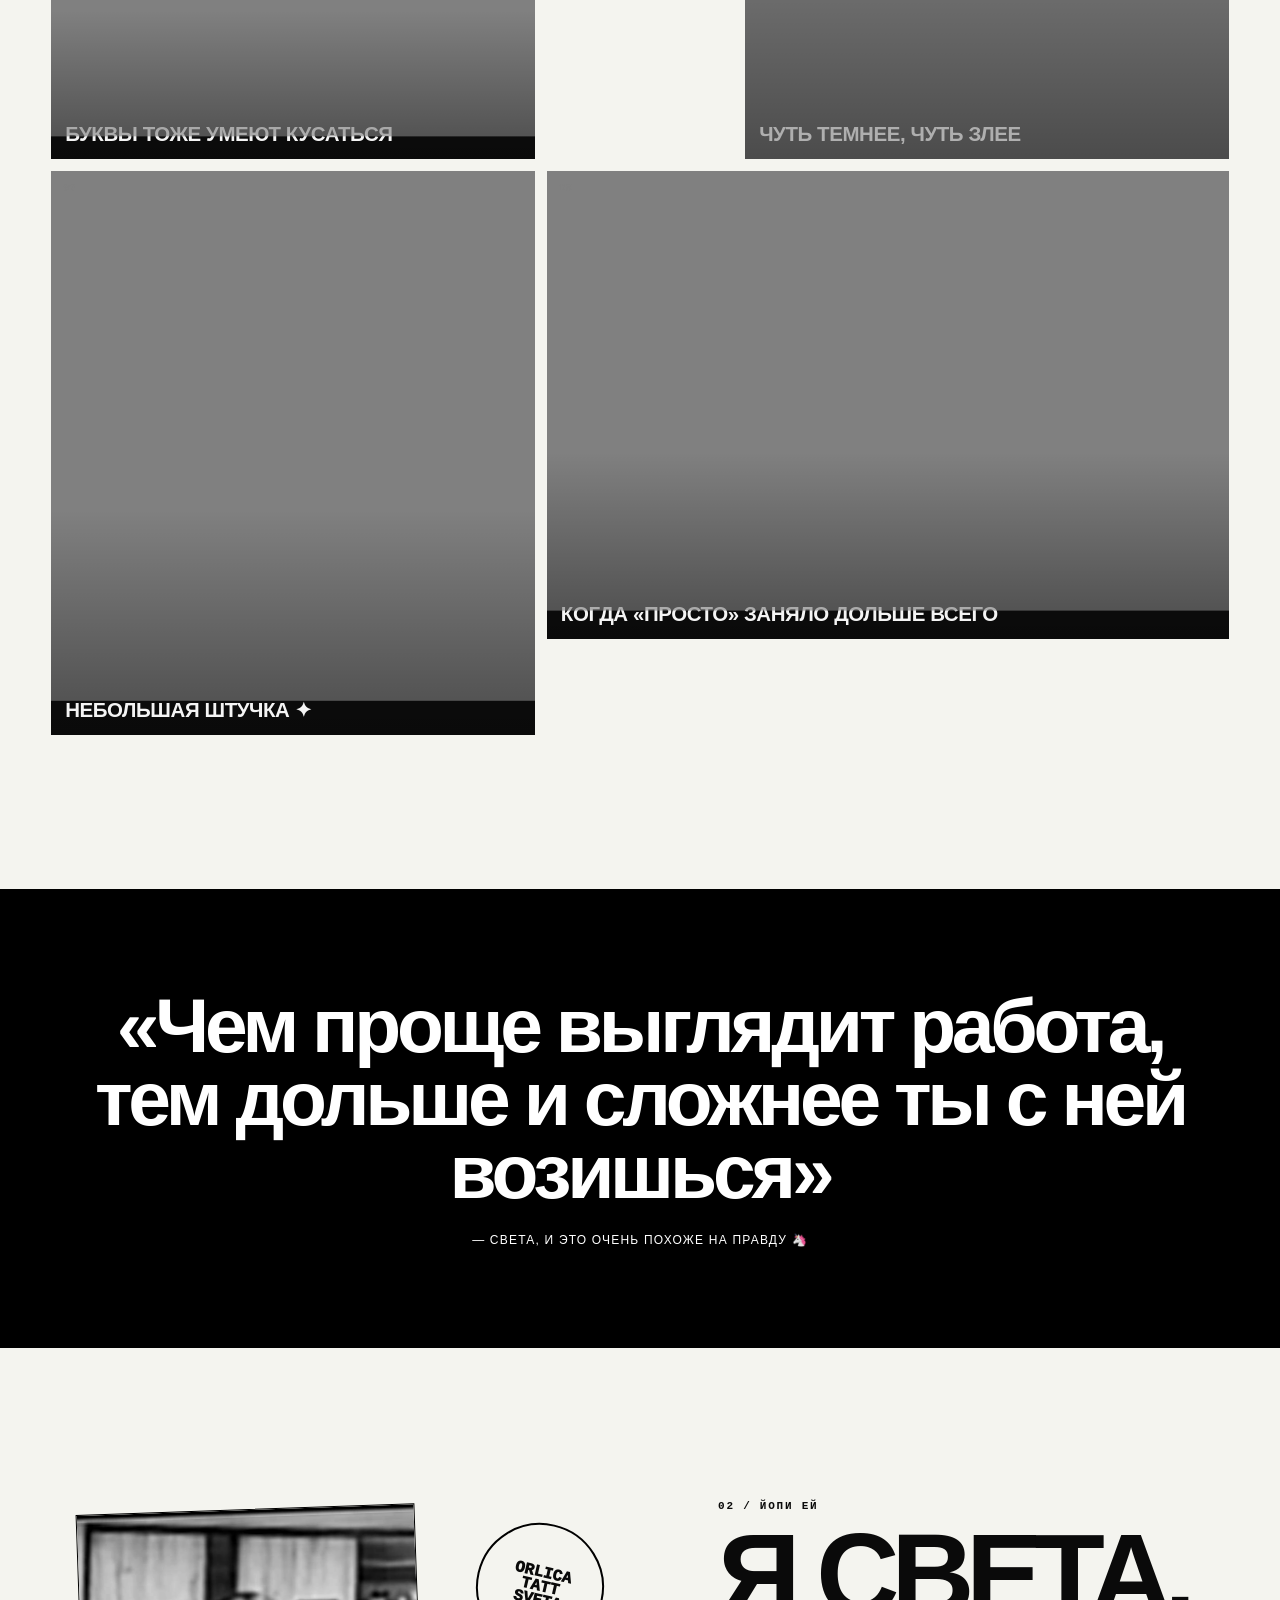
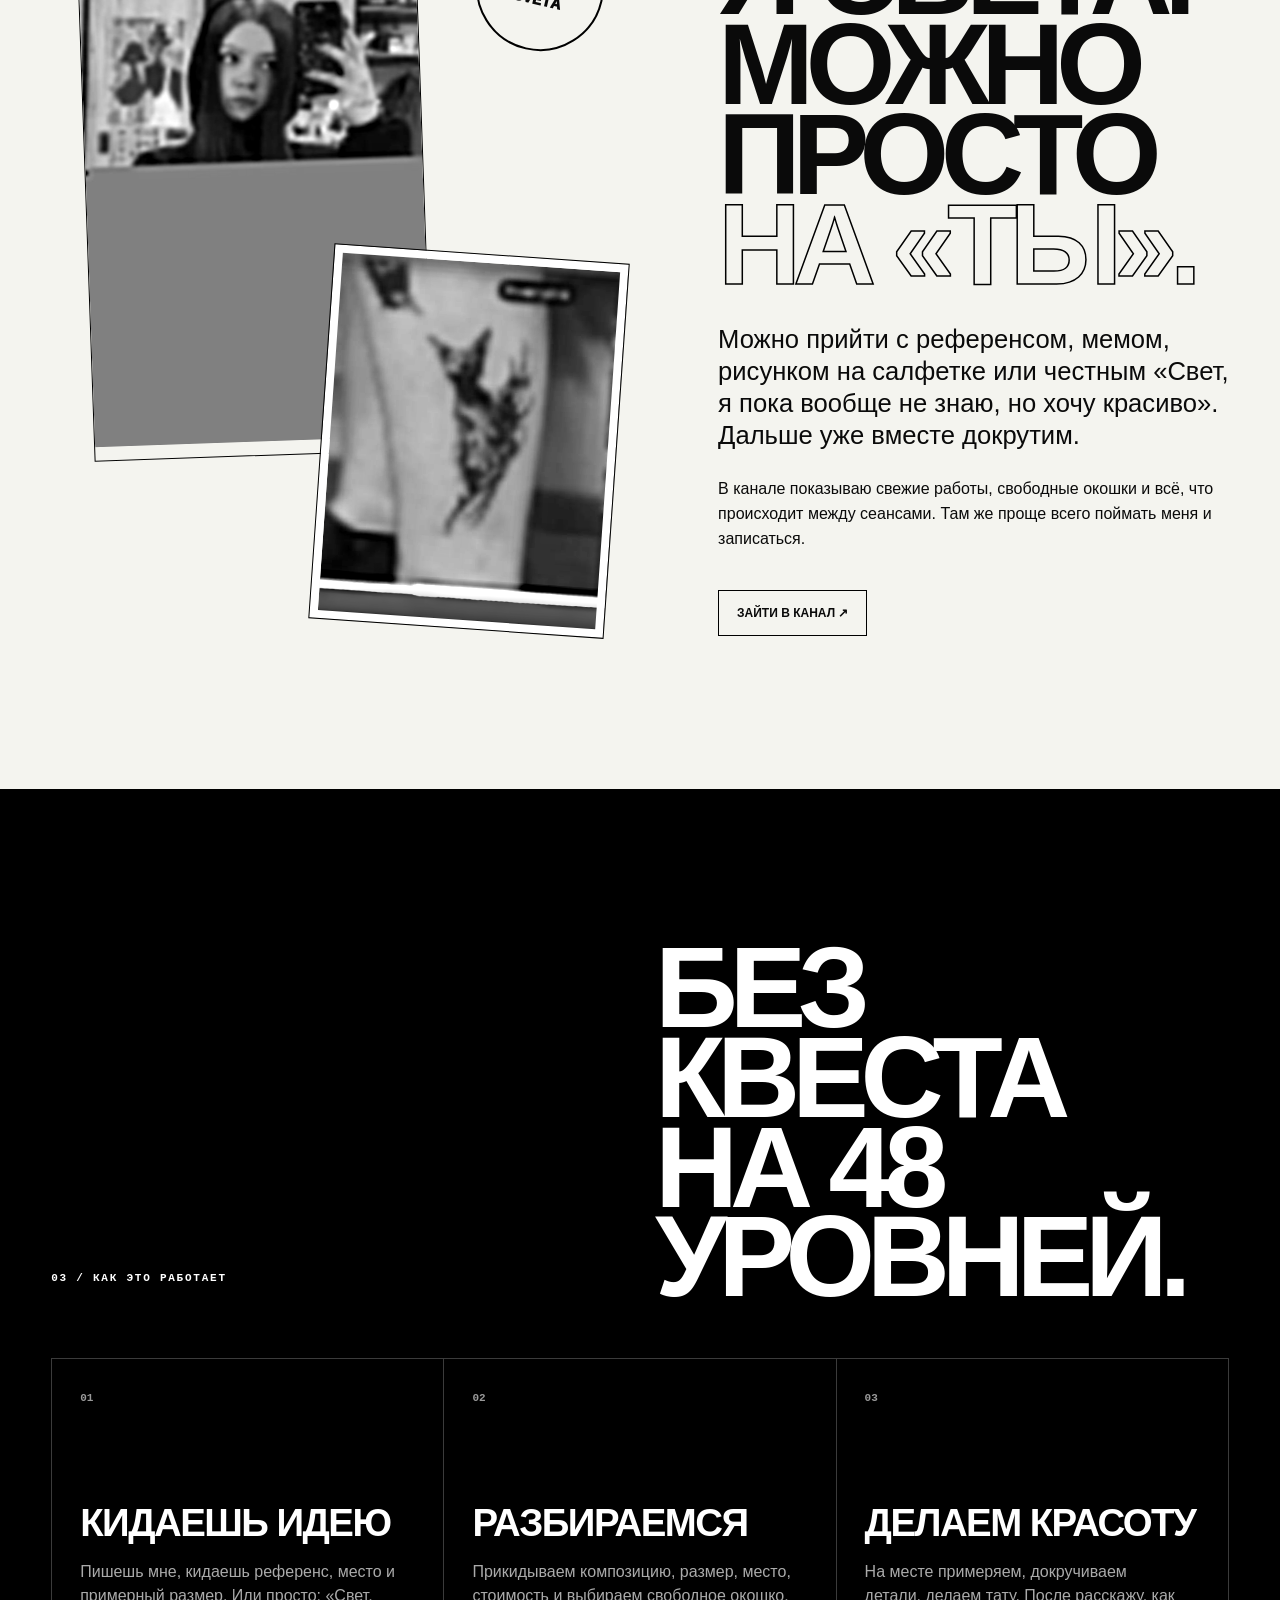
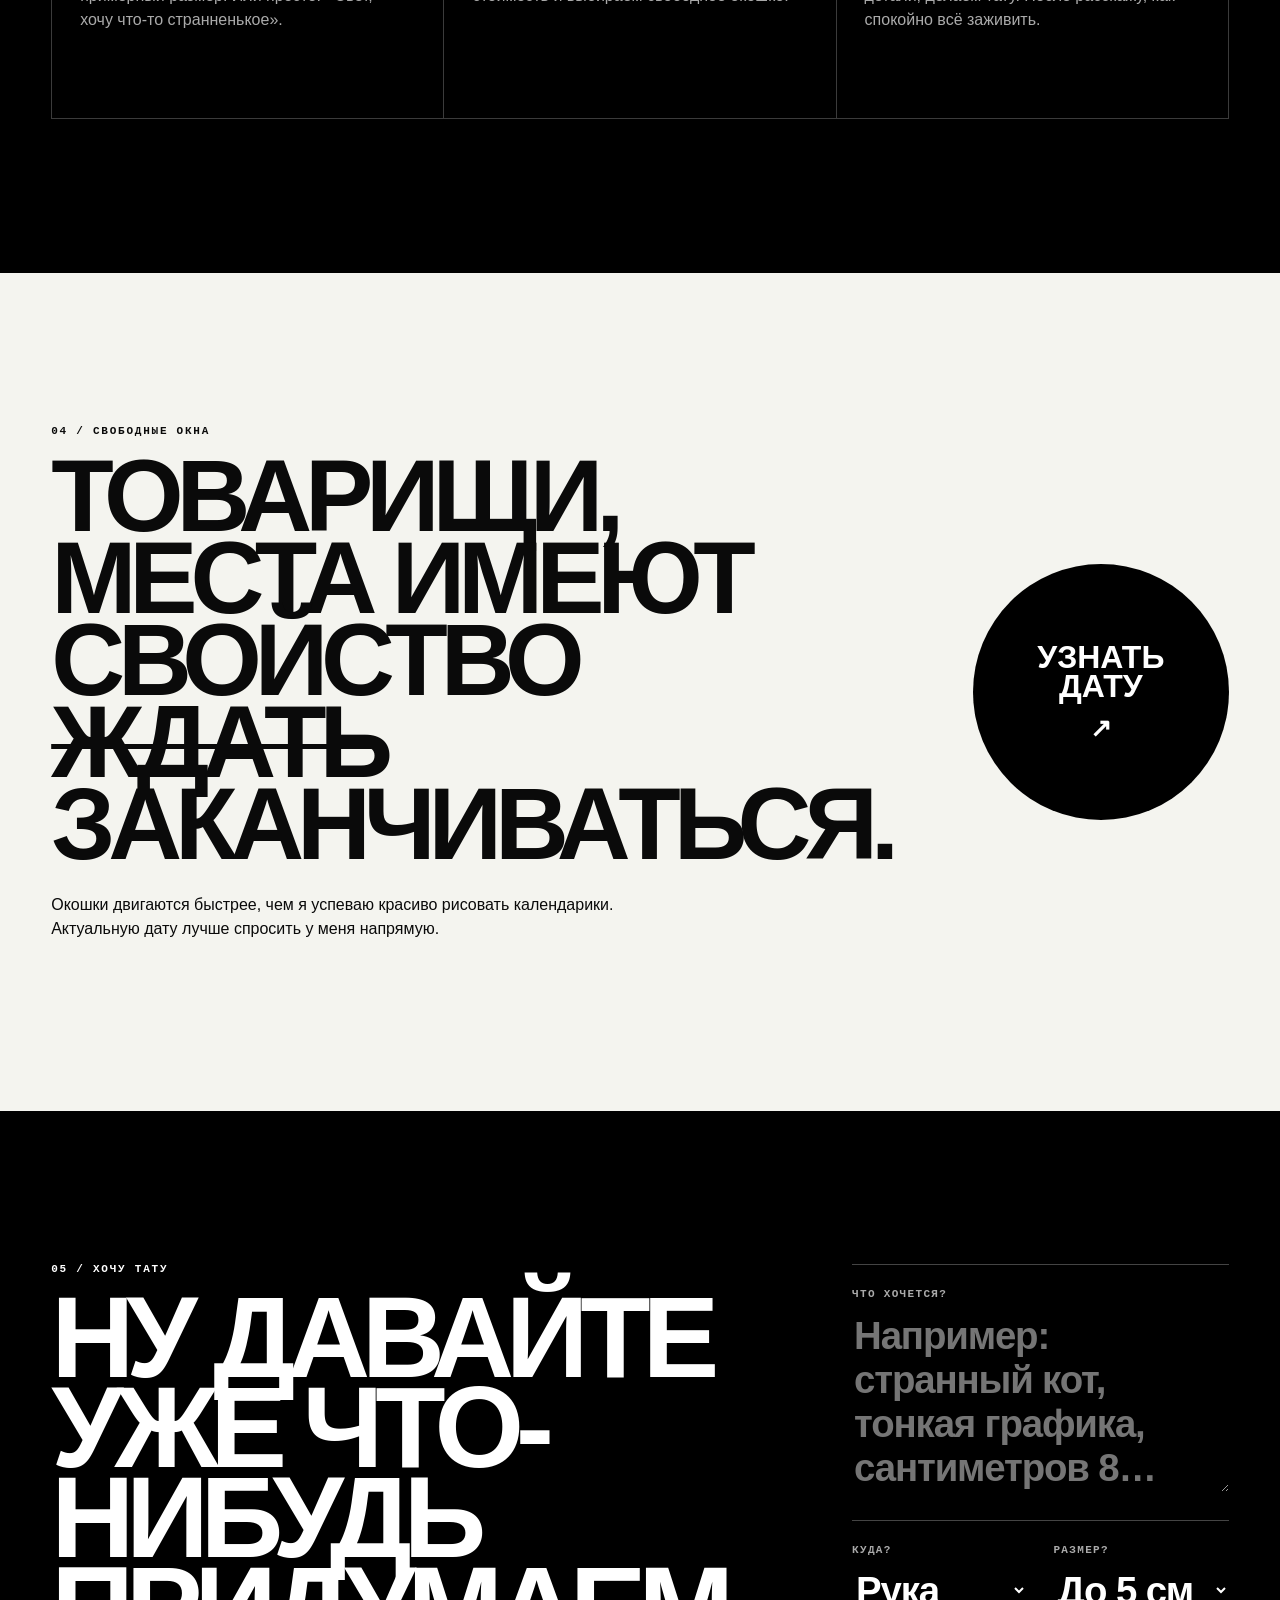
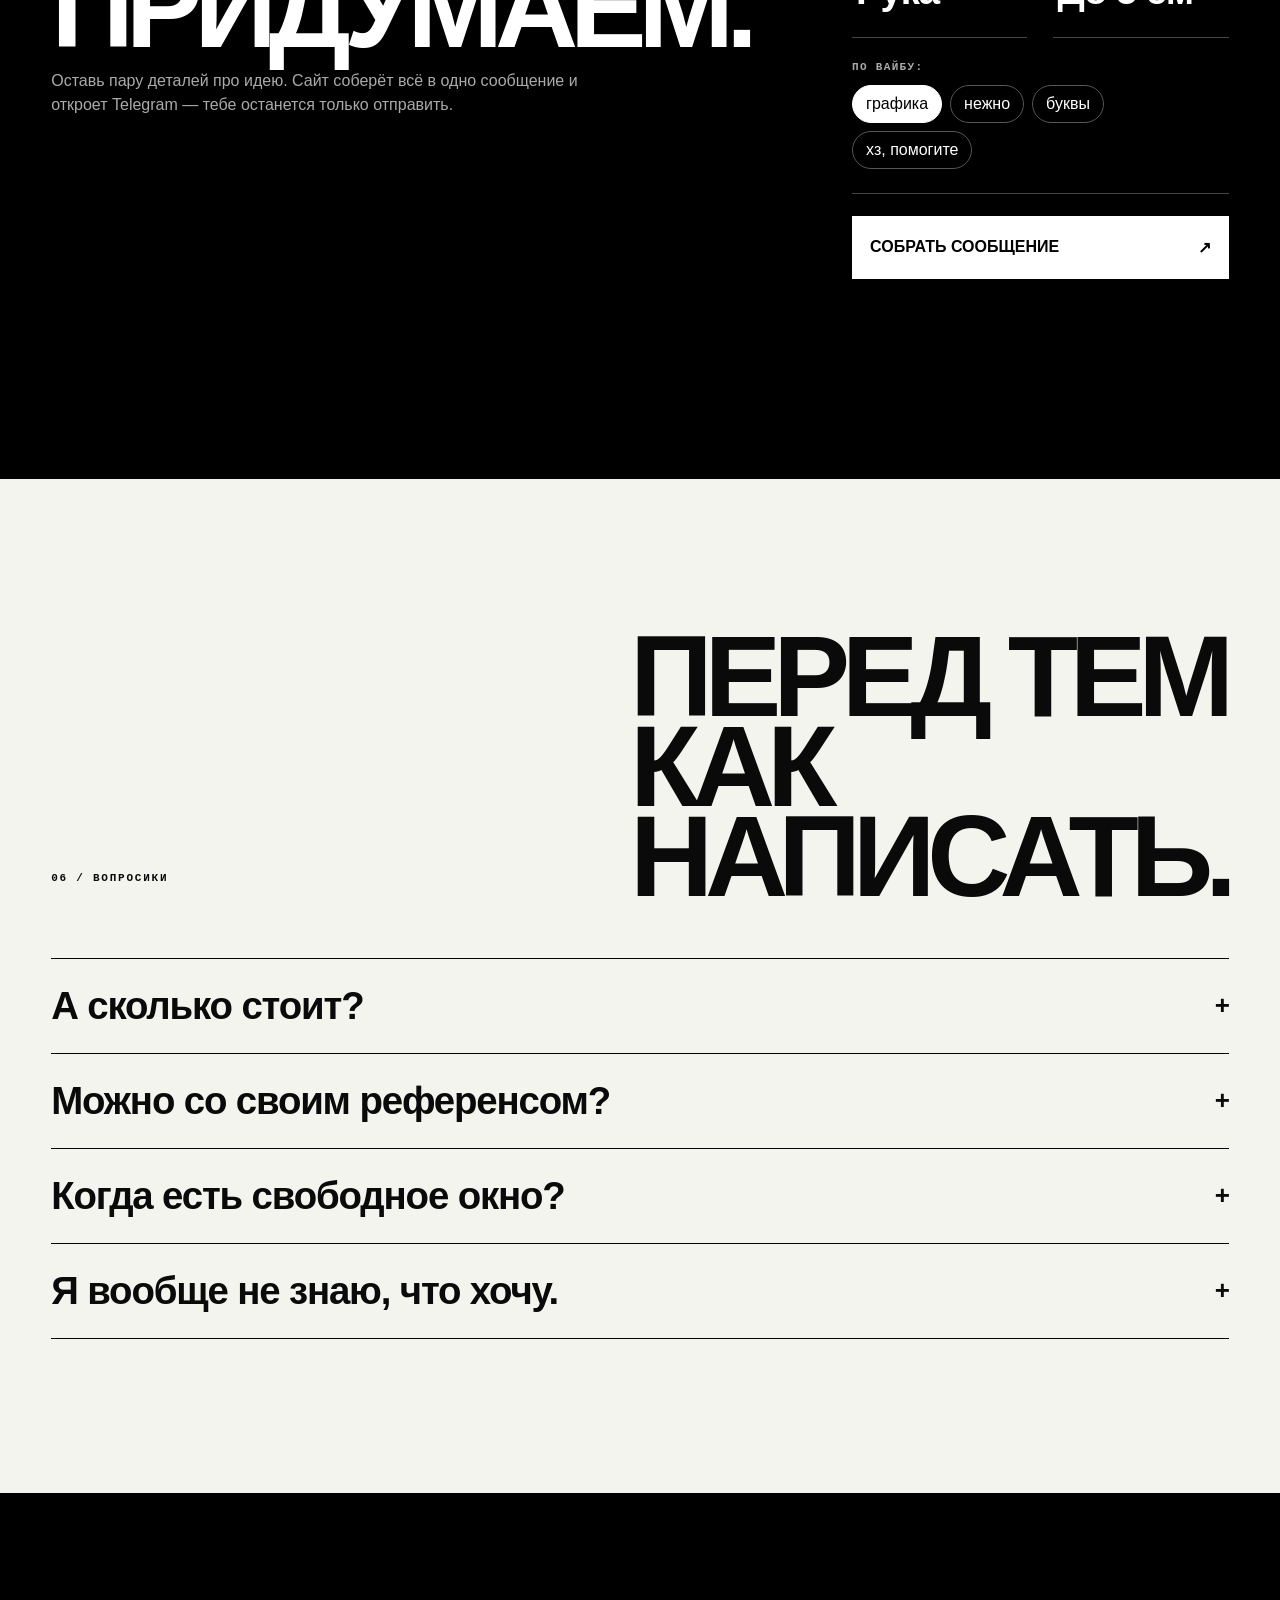
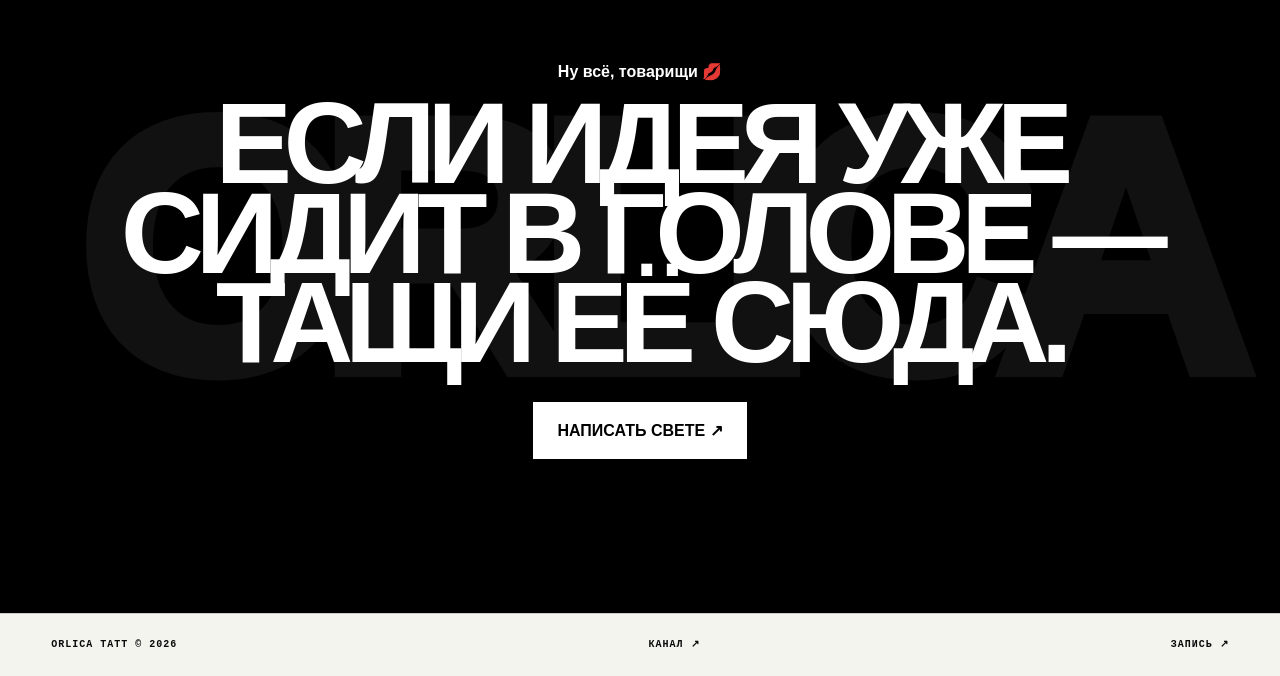
==== commit 00b01196: "Refine ORLICA copy and hero structure for responsive layout" ====
--- a/index.html
+++ b/index.html
@@ -14,8 +14,14 @@
   <div class="side-word" aria-hidden="true">ORLICA / TATT</div>
 
   <header class="topbar">
-    <a class="logo magnetic" href="#top" aria-label="ORLICA TATT — наверх"><span>ORLICA</span><small>TATT / SVETA</small></a>
-    <nav class="nav"><a href="#works">работы</a><a href="#about">Света</a><a href="#brief">запись</a></nav>
+    <a class="logo magnetic" href="#top" aria-label="ORLICA TATT — наверх">
+      <span>ORLICA</span><small>TATT / SVETA</small>
+    </a>
+    <nav class="nav">
+      <a href="#works">работы</a>
+      <a href="#about">Света</a>
+      <a href="#brief">запись</a>
+    </nav>
     <a class="mini-cta magnetic" href="https://t.me/Sveta_orel09" target="_blank" rel="noreferrer">написать ↗</a>
   </header>
 
@@ -23,68 +29,177 @@
     <section class="hero">
       <div class="hero-kicker reveal">Йопи ей 🎀 / ORLICA TATT / 2026</div>
       <h1 class="hero-title reveal"><span>ТАТУ</span><span class="outline">БЕЗ</span><span>СКУКИ</span></h1>
+
       <div class="hero-stage">
-        <div class="hero-photo hero-photo-a reveal parallax" data-speed=".07"><div class="sprite sprite-cat" role="img" aria-label="Работа ORLICA TATT"></div><span class="photo-code">WORK / 09</span></div>
         <div class="hero-copy reveal">
           <p class="hello">Гуд ив, товарищи 💋</p>
-          <p>Я Света. Бью татуировки и жду вас на сеансы. Люблю графику, тонкие штуки, странных зверей и идеи, которые не выглядят как «ну я это уже где-то видел».</p>
-          <div class="hero-actions"><a class="big-cta magnetic" href="#brief">Хочу тату <span>↗</span></a><a class="text-link" href="#works">глянуть работы ↓</a></div>
+          <p>Я Света. Делаю татуировки, люблю графику, тонкие линии, странных зверей и идеи с характером. Если в голове уже крутится «хочу вот что-то такое» — кидай, разберёмся.</p>
+          <div class="hero-actions">
+            <a class="big-cta magnetic" href="#brief">Хочу тату <span>↗</span></a>
+            <a class="text-link" href="#works">сначала работы ↓</a>
+          </div>
         </div>
-        <div class="hero-photo hero-photo-b reveal parallax" data-speed="-.045"><img src="assets/artist.jpg" alt="Света, тату-мастер ORLICA TATT" /><span class="photo-code">SVETA / ORLICA</span></div>
-        <div class="ink-ring ring-a" aria-hidden="true"></div><div class="ink-ring ring-b" aria-hidden="true"></div>
-      </div>
+
+        <div class="hero-visual reveal" aria-label="Коллаж ORLICA TATT">
+          <div class="hero-photo hero-photo-a parallax" data-speed=".045">
+            <div class="sprite sprite-cat" role="img" aria-label="Работа ORLICA TATT"></div>
+            <span class="photo-code">WORK / ORLICA</span>
+          </div>
+          <div class="hero-photo hero-photo-b parallax" data-speed="-.025">
+            <img src="assets/artist.jpg" alt="Света, тату-мастер ORLICA TATT" />
+            <span class="photo-code">SVETA / TATT</span>
+          </div>
+          <div class="ink-ring ring-a" aria-hidden="true"></div>
+          <div class="ink-ring ring-b" aria-hidden="true"></div>
+        </div>
+      </div>
+
       <div class="scroll-note">листай, там вся красота ↓</div>
     </section>
 
-    <section class="marquee" aria-label="Стили татуировок"><div class="marquee-track"><span>GRAPHIC</span><i>✦</i><span>FINE LINE</span><i>✦</i><span>BLACKWORK</span><i>✦</i><span>LETTERING</span><i>✦</i><span>WEIRD CUTE STUFF</span><i>✦</i><span>GRAPHIC</span><i>✦</i><span>FINE LINE</span><i>✦</i><span>BLACKWORK</span><i>✦</i><span>LETTERING</span><i>✦</i><span>WEIRD CUTE STUFF</span><i>✦</i></div></section>
+    <section class="marquee" aria-label="Стили татуировок">
+      <div class="marquee-track">
+        <span>GRAPHIC</span><i>✦</i><span>FINE LINE</span><i>✦</i><span>BLACKWORK</span><i>✦</i><span>LETTERING</span><i>✦</i><span>WEIRD CUTE STUFF</span><i>✦</i>
+        <span>GRAPHIC</span><i>✦</i><span>FINE LINE</span><i>✦</i><span>BLACKWORK</span><i>✦</i><span>LETTERING</span><i>✦</i><span>WEIRD CUTE STUFF</span><i>✦</i>
+      </div>
+    </section>
 
     <section id="works" class="works section-pad">
-      <div class="section-intro reveal"><p class="eyebrow">01 / РАБОТЫ</p><h2>Ну что за<br><span class="outline-dark">нежнятина.</span></h2><p class="intro-note">Все фото — реальные работы из канала. Никаких картинок «для атмосферы», которые мастер в глаза не видел.</p></div>
-      <div class="filters reveal" role="tablist" aria-label="Фильтр работ"><button class="filter active" data-filter="all" type="button">все</button><button class="filter" data-filter="graphic" type="button">графика</button><button class="filter" data-filter="fine" type="button">нежные</button><button class="filter" data-filter="letter" type="button">надписи</button></div>
+      <div class="section-intro reveal">
+        <p class="eyebrow">01 / РАБОТЫ</p>
+        <h2>Ну что за<br><span class="outline-dark">нежнятина.</span></h2>
+        <p class="intro-note">Здесь мои реальные работы. Можно спокойно посмотреть стиль, детали и понять, совпали ли мы по вайбу.</p>
+      </div>
+
+      <div class="filters reveal" role="tablist" aria-label="Фильтр работ">
+        <button class="filter active" data-filter="all" type="button">все</button>
+        <button class="filter" data-filter="graphic" type="button">графика</button>
+        <button class="filter" data-filter="fine" type="button">нежные</button>
+        <button class="filter" data-filter="letter" type="button">надписи</button>
+      </div>
+
       <div class="gallery">
-        <button class="work work-xl reveal" data-category="graphic" data-sprite="sprite-angel" data-title="Графика" type="button"><div class="sprite sprite-angel"></div><span class="work-no">01</span><span class="work-caption">графика, которая не шепчет</span></button>
-        <button class="work work-sm reveal" data-category="fine" data-sprite="sprite-fairy" data-title="Fine line" type="button"><div class="sprite sprite-fairy"></div><span class="work-no">02</span><span class="work-caption">тонко / нежно / всё как надо</span></button>
-        <button class="work work-md reveal" data-category="graphic" data-sprite="sprite-owls" data-title="Парные работы" type="button"><div class="sprite sprite-owls"></div><span class="work-no">03</span><span class="work-caption">парные булочки!!!</span></button>
-        <button class="work work-wide reveal" data-category="graphic" data-sprite="sprite-eyes" data-title="Миниатюры" type="button"><div class="sprite sprite-eyes"></div><span class="work-no">04</span><span class="work-caption">маленькое, но характерное</span></button>
-        <button class="work work-tall reveal" data-category="graphic" data-sprite="sprite-tribal" data-title="Black graphic" type="button"><div class="sprite sprite-tribal"></div><span class="work-no">05</span><span class="work-caption">чуть темнее, чуть злее</span></button>
-        <button class="work work-sm reveal" data-category="letter" data-sprite="sprite-script" data-title="Lettering" type="button"><div class="sprite sprite-script"></div><span class="work-no">06</span><span class="work-caption">буквы тоже умеют кусаться</span></button>
-        <button class="work work-md reveal" data-category="fine" data-sprite="sprite-hand" data-title="Minimal" type="button"><div class="sprite sprite-hand"></div><span class="work-no">07</span><span class="work-caption">небольшая штучка ✦</span></button>
-        <button class="work work-wide reveal" data-category="graphic" data-sprite="sprite-floral" data-title="Floral graphic" type="button"><div class="sprite sprite-floral"></div><span class="work-no">08</span><span class="work-caption">когда «просто» заняло дольше всего</span></button>
-      </div>
-    </section>
-
-    <section class="quote-break"><p class="reveal">«Чем проще выглядит работа,<br>тем дольше и сложнее ты с ней возишься»</p><span class="reveal">— Света, и это очень похоже на правду 🦄</span></section>
+        <button class="work work-xl reveal" data-category="graphic" data-sprite="sprite-angel" data-title="Графика" type="button">
+          <div class="sprite sprite-angel"></div><span class="work-no">01</span><span class="work-caption">графика, которая не шепчет</span>
+        </button>
+        <button class="work work-sm reveal" data-category="fine" data-sprite="sprite-fairy" data-title="Fine line" type="button">
+          <div class="sprite sprite-fairy"></div><span class="work-no">02</span><span class="work-caption">тонко / нежно / всё как надо</span>
+        </button>
+        <button class="work work-md reveal" data-category="graphic" data-sprite="sprite-owls" data-title="Парные работы" type="button">
+          <div class="sprite sprite-owls"></div><span class="work-no">03</span><span class="work-caption">парные булочки!!!</span>
+        </button>
+        <button class="work work-wide reveal" data-category="graphic" data-sprite="sprite-eyes" data-title="Миниатюры" type="button">
+          <div class="sprite sprite-eyes"></div><span class="work-no">04</span><span class="work-caption">маленькое, но характерное</span>
+        </button>
+        <button class="work work-tall reveal" data-category="graphic" data-sprite="sprite-tribal" data-title="Black graphic" type="button">
+          <div class="sprite sprite-tribal"></div><span class="work-no">05</span><span class="work-caption">чуть темнее, чуть злее</span>
+        </button>
+        <button class="work work-sm reveal" data-category="letter" data-sprite="sprite-script" data-title="Lettering" type="button">
+          <div class="sprite sprite-script"></div><span class="work-no">06</span><span class="work-caption">буквы тоже умеют кусаться</span>
+        </button>
+        <button class="work work-md reveal" data-category="fine" data-sprite="sprite-hand" data-title="Minimal" type="button">
+          <div class="sprite sprite-hand"></div><span class="work-no">07</span><span class="work-caption">небольшая штучка ✦</span>
+        </button>
+        <button class="work work-wide reveal" data-category="graphic" data-sprite="sprite-floral" data-title="Floral graphic" type="button">
+          <div class="sprite sprite-floral"></div><span class="work-no">08</span><span class="work-caption">когда «просто» заняло дольше всего</span>
+        </button>
+      </div>
+    </section>
+
+    <section class="quote-break">
+      <p class="reveal">«Чем проще выглядит работа,<br>тем дольше и сложнее ты с ней возишься»</p>
+      <span class="reveal">— Света, и это очень похоже на правду 🦄</span>
+    </section>
 
     <section id="about" class="about section-pad">
-      <div class="about-collage reveal"><div class="portrait"><img src="assets/artist.jpg" alt="Света"></div><div class="about-work sprite sprite-cat"></div><div class="stamp">ORLICA<br>TATT<br>SVETA</div></div>
-      <div class="about-copy reveal"><p class="eyebrow">02 / ЙОПИ ЕЙ</p><h2>Я Света.<br>Можно просто<br><span class="outline-dark">на «ты».</span></h2><p class="lead">Здесь без салонной серьёзности на семь этажей. Приходишь с идеей, мемом, рисунком на салфетке или честным «я вообще не знаю, но хочу красиво» — дальше разберёмся.</p><p>В канале я показываю новые работы, свободные окна, иногда устраиваю розыгрыши и периодически завидую чужим идеям. Всё как у людей.</p><a class="outline-cta magnetic" href="https://t.me/orlica_tatt" target="_blank" rel="noreferrer">зайти в канал ↗</a></div>
+      <div class="about-collage reveal">
+        <div class="portrait"><img src="assets/artist.jpg" alt="Света"></div>
+        <div class="about-work sprite sprite-cat"></div>
+        <div class="stamp">ORLICA<br>TATT<br>SVETA</div>
+      </div>
+      <div class="about-copy reveal">
+        <p class="eyebrow">02 / ЙОПИ ЕЙ</p>
+        <h2>Я Света.<br>Можно просто<br><span class="outline-dark">на «ты».</span></h2>
+        <p class="lead">Можно прийти с референсом, мемом, рисунком на салфетке или честным «Свет, я пока вообще не знаю, но хочу красиво». Дальше уже вместе докрутим.</p>
+        <p>В канале показываю свежие работы, свободные окошки и всё, что происходит между сеансами. Там же проще всего поймать меня и записаться.</p>
+        <a class="outline-cta magnetic" href="https://t.me/orlica_tatt" target="_blank" rel="noreferrer">зайти в канал ↗</a>
+      </div>
     </section>
 
     <section class="process section-pad inverted">
-      <div class="section-intro reveal"><p class="eyebrow light">03 / КАК ЭТО РАБОТАЕТ</p><h2>Без квеста<br>на 48 уровней.</h2></div>
-      <div class="process-grid"><article class="process-card reveal spotlight" data-spotlight><b>01</b><h3>Кидаешь идею</h3><p>Референс, место, размер. Или просто: «Свет, хочу что-то вот такое странненькое».</p></article><article class="process-card reveal spotlight" data-spotlight><b>02</b><h3>Разбираемся</h3><p>Обсуждаем, что реально будет смотреться хорошо, стоимость и свободное окно.</p></article><article class="process-card reveal spotlight" data-spotlight><b>03</b><h3>Делаем красоту</h3><p>Финальный эскиз, примерка по месту, сеанс и нормальные рекомендации по уходу.</p></article></div>
-    </section>
-
-    <section class="slots section-pad"><div class="slots-text reveal"><p class="eyebrow">04 / СВОБОДНЫЕ ОКНА</p><h2>Товарищи,<br>места имеют<br>свойство <span class="strike">ждать</span><br>заканчиваться.</h2><p>Календарь меняется быстрее сайта, поэтому актуальные даты лучше спросить напрямую. Так честнее и быстрее.</p></div><a class="circle-cta magnetic reveal" href="https://t.me/Sveta_orel09" target="_blank" rel="noreferrer"><span>узнать<br>дату</span><b>↗</b></a></section>
+      <div class="section-intro reveal">
+        <p class="eyebrow light">03 / КАК ЭТО РАБОТАЕТ</p>
+        <h2>Без квеста<br>на 48 уровней.</h2>
+      </div>
+      <div class="process-grid">
+        <article class="process-card reveal spotlight" data-spotlight><b>01</b><h3>Кидаешь идею</h3><p>Пишешь мне, кидаешь референс, место и примерный размер. Или просто: «Свет, хочу что-то странненькое».</p></article>
+        <article class="process-card reveal spotlight" data-spotlight><b>02</b><h3>Разбираемся</h3><p>Прикидываем композицию, размер, место, стоимость и выбираем свободное окошко.</p></article>
+        <article class="process-card reveal spotlight" data-spotlight><b>03</b><h3>Делаем красоту</h3><p>На месте примеряем, докручиваем детали, делаем тату. После расскажу, как спокойно всё заживить.</p></article>
+      </div>
+    </section>
+
+    <section class="slots section-pad">
+      <div class="slots-text reveal">
+        <p class="eyebrow">04 / СВОБОДНЫЕ ОКНА</p>
+        <h2>Товарищи,<br>места имеют<br>свойство <span class="strike">ждать</span><br>заканчиваться.</h2>
+        <p>Окошки двигаются быстрее, чем я успеваю красиво рисовать календарики. Актуальную дату лучше спросить у меня напрямую.</p>
+      </div>
+      <a class="circle-cta magnetic reveal" href="https://t.me/Sveta_orel09" target="_blank" rel="noreferrer"><span>узнать<br>дату</span><b>↗</b></a>
+    </section>
 
     <section id="brief" class="brief section-pad inverted">
-      <div class="brief-copy reveal"><p class="eyebrow light">05 / ХОЧУ ТАТУ</p><h2>Ну давайте<br>уже что-нибудь<br>придумаем.</h2><p>Заполни пару полей. Я соберу сообщение и открою Telegram. Никаких регистраций, кабинетов и прочей корпоративной тоски.</p></div>
+      <div class="brief-copy reveal">
+        <p class="eyebrow light">05 / ХОЧУ ТАТУ</p>
+        <h2>Ну давайте<br>уже что-нибудь<br>придумаем.</h2>
+        <p>Оставь пару деталей про идею. Сайт соберёт всё в одно сообщение и откроет Telegram — тебе останется только отправить.</p>
+      </div>
+
       <form class="brief-form reveal" id="tattooForm">
         <label><span>Что хочется?</span><textarea id="idea" rows="4" placeholder="Например: странный кот, тонкая графика, сантиметров 8…" required></textarea></label>
-        <div class="form-row"><label><span>Куда?</span><select id="placement"><option>Рука</option><option>Предплечье</option><option>Нога</option><option>Спина</option><option>Рёбра</option><option>Другое</option></select></label><label><span>Размер?</span><select id="size"><option>До 5 см</option><option>5–10 см</option><option>10–20 см</option><option>20+ см</option><option>Хз пока</option></select></label></div>
+        <div class="form-row">
+          <label><span>Куда?</span><select id="placement"><option>Рука</option><option>Предплечье</option><option>Нога</option><option>Спина</option><option>Рёбра</option><option>Другое</option></select></label>
+          <label><span>Размер?</span><select id="size"><option>До 5 см</option><option>5–10 см</option><option>10–20 см</option><option>20+ см</option><option>Хз пока</option></select></label>
+        </div>
         <div class="style-row"><span>По вайбу:</span><div class="chips"><button type="button" class="chip active" data-value="Графика">графика</button><button type="button" class="chip" data-value="Fine line">нежно</button><button type="button" class="chip" data-value="Надпись">буквы</button><button type="button" class="chip" data-value="Не знаю">хз, помогите</button></div></div>
-        <button class="submit magnetic" type="submit">собрать сообщение <span>↗</span></button><p id="formStatus" class="form-status" aria-live="polite"></p>
+        <button class="submit magnetic" type="submit">собрать сообщение <span>↗</span></button>
+        <p id="formStatus" class="form-status" aria-live="polite"></p>
       </form>
     </section>
 
-    <section class="faq section-pad"><div class="section-intro reveal"><p class="eyebrow">06 / ВОПРОСИКИ</p><h2>Перед тем<br>как написать.</h2></div><div class="faq-list"><details class="reveal"><summary>А сколько стоит?<span>+</span></summary><p>Зависит от размера, сложности и места. Кидай идею — Света сориентирует по конкретной работе.</p></details><details class="reveal"><summary>Можно со своим референсом?<span>+</span></summary><p>Да. Референс нужен, чтобы понять направление. Копировать один в один чужую работу — так себе затея, лучше адаптировать под тебя.</p></details><details class="reveal"><summary>Когда есть свободное окно?<span>+</span></summary><p>Даты меняются, поэтому актуальнее всего спросить Свету в Telegram.</p></details><details class="reveal"><summary>Я вообще не знаю, что хочу.<span>+</span></summary><p>Нормально. Можно прислать пару картинок и описать настроение. Иногда этого достаточно, чтобы начать.</p></details></div></section>
-
-    <section class="finale inverted"><div class="finale-word" aria-hidden="true">ORLICA</div><div class="finale-inner reveal"><p>Ну всё, товарищи 💋</p><h2>Если идея уже<br>сидит в голове —<br>пора выпускать.</h2><a class="final-cta magnetic" href="https://t.me/Sveta_orel09" target="_blank" rel="noreferrer">написать Свете ↗</a></div></section>
+    <section class="faq section-pad">
+      <div class="section-intro reveal"><p class="eyebrow">06 / ВОПРОСИКИ</p><h2>Перед тем<br>как написать.</h2></div>
+      <div class="faq-list">
+        <details class="reveal"><summary>А сколько стоит?<span>+</span></summary><p>Зависит от размера, сложности и места. Кидай идею — я сориентирую уже по конкретной работе.</p></details>
+        <details class="reveal"><summary>Можно со своим референсом?<span>+</span></summary><p>Да. Референс нужен, чтобы понять направление. Копировать один в один чужую работу — так себе затея, лучше адаптировать под тебя.</p></details>
+        <details class="reveal"><summary>Когда есть свободное окно?<span>+</span></summary><p>Даты меняются, поэтому актуальнее всего написать мне в Telegram.</p></details>
+        <details class="reveal"><summary>Я вообще не знаю, что хочу.<span>+</span></summary><p>Вообще нормально. Пришли пару картинок или просто опиши настроение — иногда этого уже хватает, чтобы начать.</p></details>
+      </div>
+    </section>
+
+    <section class="finale inverted">
+      <div class="finale-word" aria-hidden="true">ORLICA</div>
+      <div class="finale-inner reveal">
+        <p>Ну всё, товарищи 💋</p>
+        <h2>Если идея уже<br>сидит в голове —<br>тащи её сюда.</h2>
+        <a class="final-cta magnetic" href="https://t.me/Sveta_orel09" target="_blank" rel="noreferrer">написать Свете ↗</a>
+      </div>
+    </section>
   </main>
 
-  <footer><span>ORLICA TATT © 2026</span><a href="https://t.me/orlica_tatt" target="_blank" rel="noreferrer">канал ↗</a><a href="https://t.me/Sveta_orel09" target="_blank" rel="noreferrer">запись ↗</a></footer>
+  <footer>
+    <span>ORLICA TATT © 2026</span>
+    <a href="https://t.me/orlica_tatt" target="_blank" rel="noreferrer">канал ↗</a>
+    <a href="https://t.me/Sveta_orel09" target="_blank" rel="noreferrer">запись ↗</a>
+  </footer>
+
   <a class="mobile-sticky" href="https://t.me/Sveta_orel09" target="_blank" rel="noreferrer">хочу тату <b>↗</b></a>
-  <dialog id="lightbox" class="lightbox"><button class="lightbox-close" aria-label="Закрыть">×</button><div id="lightboxImg" class="lightbox-image sprite"></div><div class="lightbox-meta"><span id="lightboxIndex">ORLICA / 01</span><b id="lightboxTitle">Работа</b></div></dialog>
+
+  <dialog id="lightbox" class="lightbox">
+    <button class="lightbox-close" aria-label="Закрыть">×</button>
+    <div id="lightboxImg" class="lightbox-image sprite"></div>
+    <div class="lightbox-meta"><span id="lightboxIndex">ORLICA / 01</span><b id="lightboxTitle">Работа</b></div>
+  </dialog>
+
   <script src="script.js"></script>
 </body>
 </html>
--- a/styles.css
+++ b/styles.css
@@ -1,15 +1 @@
-:root{
-  --bg:#09080a;--bg2:#110d12;--surface:#171118;--surface2:#201721;--text:#f6f0f3;--muted:#aa9da5;--line:rgba(255,255,255,.1);
-  --pink:#ff5f9e;--pink2:#ef2d7b;--lav:#d7a7ff;--radius:28px;--shadow:0 30px 80px rgba(0,0,0,.35);
-}
-*{box-sizing:border-box}html{scroll-behavior:smooth}body{margin:0;background:radial-gradient(circle at 80% -10%,rgba(239,45,123,.14),transparent 27%),var(--bg);color:var(--text);font-family:Inter,ui-sans-serif,-apple-system,BlinkMacSystemFont,"Segoe UI",sans-serif;overflow-x:hidden;-webkit-font-smoothing:antialiased}body::selection{background:var(--pink);color:white}a{color:inherit;text-decoration:none}button,input,textarea,select{font:inherit}img{display:block;max-width:100%}.section-shell{width:min(1180px,calc(100% - 36px));margin-inline:auto}.section-pad{padding:120px 0}.noise{position:fixed;inset:0;z-index:80;pointer-events:none;opacity:.035;background-image:url("data:image/svg+xml,%3Csvg viewBox='0 0 180 180' xmlns='http://www.w3.org/2000/svg'%3E%3Cfilter id='n'%3E%3CfeTurbulence type='fractalNoise' baseFrequency='.9' numOctaves='4' stitchTiles='stitch'/%3E%3C/filter%3E%3Crect width='100%25' height='100%25' filter='url(%23n)' opacity='.8'/%3E%3C/svg%3E")}.cursor-glow{position:fixed;width:280px;height:280px;border-radius:50%;background:radial-gradient(circle,rgba(255,95,158,.08),transparent 70%);transform:translate(-50%,-50%);pointer-events:none;z-index:0;opacity:0;transition:opacity .3s}.glass{background:linear-gradient(135deg,rgba(255,255,255,.08),rgba(255,255,255,.035));border:1px solid rgba(255,255,255,.11);box-shadow:inset 0 1px rgba(255,255,255,.07),0 15px 50px rgba(0,0,0,.18);backdrop-filter:blur(18px);-webkit-backdrop-filter:blur(18px)}
-.topbar{position:fixed;z-index:60;top:16px;left:50%;transform:translateX(-50%);width:min(1140px,calc(100% - 28px));height:68px;border-radius:24px;display:flex;align-items:center;justify-content:space-between;padding:10px 12px 10px 16px}.brand{display:flex;align-items:center;gap:10px}.brand-mark{width:38px;height:38px;border:1px solid rgba(255,255,255,.22);border-radius:50%;display:grid;place-items:center;font:italic 700 23px Georgia,serif;background:radial-gradient(circle at 35% 30%,rgba(255,95,158,.35),transparent 50%)}.brand-copy{display:grid;line-height:1}.brand-copy b{font-size:13px;letter-spacing:.18em}.brand-copy small{font-size:8px;color:var(--muted);letter-spacing:.18em;margin-top:5px}.desktop-nav{display:flex;gap:28px;font-size:13px;color:#d3c8ce}.desktop-nav a{transition:.25s}.desktop-nav a:hover{color:white}.button{display:inline-flex;align-items:center;justify-content:center;gap:12px;border:0;border-radius:999px;min-height:54px;padding:0 23px;font-weight:700;font-size:14px;cursor:pointer;transition:transform .25s,box-shadow .25s,background .25s}.button:hover{transform:translateY(-2px)}.button-sm{min-height:44px;padding:0 17px;font-size:12px}.button-primary{background:linear-gradient(115deg,var(--pink2),#ff7ead);color:white;box-shadow:0 14px 40px rgba(239,45,123,.24),inset 0 1px rgba(255,255,255,.3)}.button-primary:hover{box-shadow:0 18px 55px rgba(239,45,123,.34),inset 0 1px rgba(255,255,255,.3)}.button-ghost{background:rgba(255,255,255,.06);border:1px solid var(--line)}.button-outline{border:1px solid rgba(255,255,255,.18);background:rgba(255,255,255,.025)}.button-link{background:transparent;color:#d8cdd3;padding-inline:8px}.hero{padding-top:150px;padding-bottom:95px;min-height:820px;display:flex;align-items:center}.hero-grid{display:grid;grid-template-columns:1.02fr .98fr;align-items:center;gap:68px}.eyebrow{font-size:10px;letter-spacing:.28em;font-weight:800;color:#e1a0be;margin-bottom:20px}.display,h2{font-family:Georgia,"Times New Roman",serif;font-weight:500;letter-spacing:-.045em}.display{font-size:clamp(54px,7vw,92px);line-height:.9;margin:0}.display em,h2 em{font-weight:400;color:#f4b1cf}.lede{font-size:17px;line-height:1.75;color:var(--muted);max-width:590px;margin:30px 0 0}.hero-actions{display:flex;align-items:center;gap:12px;margin-top:34px}.trust-row{display:flex;gap:20px;flex-wrap:wrap;margin-top:30px;color:#a99da4;font-size:11px}.trust-row span{display:flex;align-items:center;gap:8px}.trust-row i{width:6px;height:6px;border-radius:50%;background:var(--pink);box-shadow:0 0 14px var(--pink)}.hero-visual{position:relative;min-height:610px}.hero-card{position:absolute;inset:0 40px 0 20px;border-radius:42px;overflow:hidden;border:1px solid rgba(255,255,255,.1);box-shadow:var(--shadow);background:#151015}.hero-card::before,.spotlight-card::before{content:"";position:absolute;inset:0;pointer-events:none;background:radial-gradient(400px circle at var(--mx,50%) var(--my,50%),rgba(255,120,175,.16),transparent 45%);opacity:0;transition:opacity .25s;z-index:2}.spotlight-card:hover::before{opacity:1}.hero-card img,.hero-card .sprite-img{width:100%;height:100%;object-fit:cover;filter:saturate(.78) contrast(1.03)}.hero-card-shade{position:absolute;inset:0;background:linear-gradient(to top,rgba(8,6,8,.78),transparent 50%),linear-gradient(140deg,transparent 45%,rgba(255,56,132,.08));z-index:1}.hero-label{position:absolute;z-index:3;left:22px;right:22px;bottom:22px;border-radius:22px;padding:15px 17px;display:flex;justify-content:space-between;align-items:center}.hero-label span{font-size:9px;letter-spacing:.2em;color:#cbbec5}.hero-label b{font-size:10px;letter-spacing:.12em}.artist-mini{position:absolute;z-index:5;right:-8px;top:62px;border-radius:20px;padding:9px 14px 9px 9px;display:flex;align-items:center;gap:10px;animation:float 5s ease-in-out infinite}.artist-mini img{width:48px;height:48px;border-radius:14px;object-fit:cover;object-position:center 25%}.artist-mini div{display:grid;line-height:1.2}.artist-mini small{font-size:7px;color:#d394b4;letter-spacing:.2em}.artist-mini b{font-family:Georgia,serif;font-size:18px}.artist-mini span{font-size:9px;color:var(--muted)}.scribble{position:absolute;color:rgba(255,124,177,.55);font:36px Georgia,serif}.scribble-a{left:-10px;bottom:62px;transform:rotate(-13deg)}.scribble-b{right:-2px;bottom:22px;font-size:58px}.ticker-wrap{border-block:1px solid var(--line);overflow:hidden;background:rgba(255,255,255,.012)}.ticker{padding:18px 0;overflow:hidden}.ticker-track{width:max-content;display:flex;gap:26px;align-items:center;animation:ticker 28s linear infinite;color:#d4c7cd;font-size:11px;letter-spacing:.26em}.ticker-track b{color:var(--pink);font-size:12px}.section-head{display:flex;align-items:flex-end;justify-content:space-between;gap:40px;margin-bottom:46px}.section-head h2,.about-copy h2,.brief-copy h2,.slots-card h2,.final-card h2{font-size:clamp(46px,6vw,78px);line-height:.92;margin:0}.section-head p{max-width:440px;color:var(--muted);line-height:1.7;margin:0}.filter-tabs{display:flex;gap:8px;margin-bottom:22px;overflow-x:auto;padding-bottom:2px}.tab,.chip{border:1px solid var(--line);background:#120e13;color:#bcaeb6;border-radius:999px;padding:10px 16px;white-space:nowrap;cursor:pointer;transition:.25s}.tab.active,.chip.active{background:#f2d7e3;color:#190b12;border-color:#f2d7e3}.portfolio-grid{display:grid;grid-template-columns:repeat(4,1fr);grid-auto-rows:255px;gap:12px}.work-card{position:relative;border:0;padding:0;border-radius:22px;overflow:hidden;background:#171217;cursor:zoom-in;opacity:1;transition:opacity .25s,transform .35s,filter .25s}.work-card.tall{grid-row:span 2}.work-card.wide{grid-column:span 2}.work-card img,.work-card .sprite-img{width:100%;height:100%;object-fit:cover;transition:transform .6s cubic-bezier(.2,.7,.2,1),filter .4s;filter:saturate(.78) brightness(.88)}.work-card:hover img,.work-card:hover .sprite-img{transform:scale(1.035);filter:saturate(.95) brightness(.98)}.work-card::after{content:"";position:absolute;inset:0;background:linear-gradient(to top,rgba(5,4,5,.6),transparent 44%)}.work-meta{position:absolute;z-index:2;left:15px;right:15px;bottom:14px;display:flex;justify-content:space-between;align-items:end;color:white}.work-meta b{font-family:Georgia,serif;font-size:28px;font-weight:400}.work-meta small{font-size:8px;letter-spacing:.2em}.work-card.hidden{display:none}.process-section{padding-top:70px}.steps{display:grid;grid-template-columns:repeat(3,1fr);gap:12px}.step{position:relative;overflow:hidden;min-height:330px;border:1px solid var(--line);background:linear-gradient(145deg,#171117,#0f0c10);border-radius:28px;padding:30px}.step>span{display:grid;place-items:center;width:44px;height:44px;border-radius:50%;border:1px solid rgba(255,255,255,.14);font:16px Georgia,serif;color:#ffc0db}.step h3{font-family:Georgia,serif;font-size:34px;font-weight:500;margin:92px 0 12px;letter-spacing:-.035em}.step p{color:var(--muted);line-height:1.65;margin:0}.about-section{padding-top:70px}.about-grid{display:grid;grid-template-columns:.84fr 1.16fr;gap:90px;align-items:center}.about-photo{position:relative;border-radius:34px;overflow:hidden;min-height:650px;background:#161216}.about-photo img{width:100%;height:100%;min-height:650px;object-fit:cover;object-position:center 25%;filter:saturate(.75) contrast(1.05)}.photo-badge{position:absolute;bottom:18px;left:18px;border-radius:999px;padding:12px 17px;font-size:9px;letter-spacing:.18em}.about-copy p,.brief-copy p,.slots-card p,.final-card p{color:var(--muted);line-height:1.75;font-size:16px}.about-copy .button{margin-top:18px}.slots-section{padding-top:45px;padding-bottom:45px}.slots-card{position:relative;overflow:hidden;display:flex;align-items:end;justify-content:space-between;gap:50px;padding:54px;border-radius:34px;background:radial-gradient(circle at 80% 15%,rgba(239,45,123,.17),transparent 35%),linear-gradient(145deg,#171018,#0e0b0f);border:1px solid var(--line)}.slots-card>div{max-width:740px}.slots-card p{max-width:650px;margin-bottom:0}.brief-section{padding-top:90px}.brief-grid{display:grid;grid-template-columns:.8fr 1.2fr;gap:80px;align-items:start}.brief-copy{position:sticky;top:120px}.micro-note{margin-top:30px;border-top:1px solid var(--line);padding-top:18px;color:#9e9098;font-size:12px;line-height:1.6;display:flex;gap:10px}.micro-note span{color:var(--pink)}.brief-form{border-radius:30px;padding:28px;display:grid;gap:20px}.brief-form label{display:grid;gap:9px;font-size:11px;letter-spacing:.08em;color:#cabdc4}.brief-form textarea,.brief-form select{width:100%;border:1px solid rgba(255,255,255,.11);outline:0;border-radius:18px;background:#0d0a0e;color:white;padding:15px 16px;transition:border-color .2s,box-shadow .2s}.brief-form textarea{resize:vertical;min-height:128px;line-height:1.55}.brief-form textarea:focus,.brief-form select:focus{border-color:rgba(255,95,158,.55);box-shadow:0 0 0 3px rgba(255,95,158,.07)}.form-row{display:grid;grid-template-columns:1fr 1fr;gap:12px}.chips{display:flex;gap:8px;flex-wrap:wrap}.chip{font-size:11px;padding:9px 12px}.form-submit{width:100%;margin-top:4px}.form-status{min-height:20px;margin:0;color:#d8bac8;font-size:11px;line-height:1.5;text-align:center}.faq-section{padding-top:70px}.accordion{max-width:900px;margin-left:auto}.accordion details{border-top:1px solid var(--line);padding:0}.accordion details:last-child{border-bottom:1px solid var(--line)}.accordion summary{list-style:none;cursor:pointer;padding:26px 0;display:flex;justify-content:space-between;gap:20px;font-size:18px}.accordion summary::-webkit-details-marker{display:none}.accordion summary span{font-size:28px;font-weight:300;color:var(--pink);transition:transform .25s}.accordion details[open] summary span{transform:rotate(45deg)}.accordion details p{margin:0 50px 24px 0;color:var(--muted);line-height:1.7}.final-cta{padding:40px 0 90px}.final-card{position:relative;overflow:hidden;text-align:center;display:grid;justify-items:center;border-radius:42px;min-height:560px;align-content:center;background:radial-gradient(circle at 50% 30%,rgba(255,83,155,.13),transparent 30%),#0d0a0e;border:1px solid var(--line);padding:50px}.final-card h2{font-size:clamp(58px,8vw,106px)}.final-card p{max-width:540px;margin:22px auto 28px}.orb{position:absolute;width:280px;height:280px;border-radius:50%;filter:blur(25px);background:radial-gradient(circle at 35% 30%,rgba(255,180,211,.35),rgba(239,45,123,.08) 50%,transparent 70%);top:-120px;left:50%;transform:translateX(-50%);animation:pulse 5s ease-in-out infinite}.footer{padding:26px 0 110px;border-top:1px solid var(--line);display:flex;align-items:center;justify-content:space-between;gap:24px}.footer-links{display:flex;gap:24px;color:#b9adb3;font-size:12px}.footer>small{color:#685e64}.mobile-sticky{display:none}.lightbox{position:fixed;inset:0;width:100%;height:100%;max-width:none;max-height:none;border:0;padding:24px;background:rgba(5,4,5,.92);backdrop-filter:blur(18px);color:white;z-index:100}.lightbox[open]{display:grid;place-items:center}.lightbox::backdrop{background:transparent}.lightbox img,.lightbox-sprite{width:min(85vw,760px);height:min(76vh,900px);border-radius:24px;box-shadow:0 30px 90px #000;background-repeat:no-repeat;background-color:#120e13}.lightbox-close{position:fixed;right:24px;top:24px;width:48px;height:48px;border-radius:50%;border:1px solid var(--line);background:#171217;color:white;font-size:28px;cursor:pointer}.lightbox-caption{position:fixed;left:50%;bottom:22px;transform:translateX(-50%);display:flex;gap:14px;align-items:center;background:rgba(20,15,20,.75);border:1px solid var(--line);border-radius:999px;padding:10px 16px}.lightbox-caption span{font-size:9px;letter-spacing:.18em;color:#c99bb1}.lightbox-caption b{font-size:12px}.reveal{opacity:0;transform:translateY(22px);filter:blur(7px);transition:opacity .8s cubic-bezier(.2,.7,.2,1),transform .8s cubic-bezier(.2,.7,.2,1),filter .8s}.reveal.in{opacity:1;transform:none;filter:none}@keyframes ticker{to{transform:translateX(-50%)}}@keyframes float{50%{transform:translateY(-8px) rotate(.6deg)}}@keyframes pulse{50%{transform:translateX(-50%) scale(1.16);opacity:.72}}
-
-/* GitHub deployment image atlas: one optimized image keeps the demo lightweight. */
-.sprite-img,.lightbox-sprite{background-image:url("assets/work-sprite.jpg");background-size:300% 300%;background-repeat:no-repeat;background-color:#151015}
-.sprite-cat{background-position:0% 0%}.sprite-angel{background-position:50% 0%}.sprite-fairy{background-position:100% 0%}
-.sprite-owls{background-position:0% 50%}.sprite-eyes{background-position:50% 50%}.sprite-tribal{background-position:100% 50%}
-.sprite-script{background-position:0% 100%}.sprite-hand{background-position:50% 100%}.sprite-floral{background-position:100% 100%}
-@media(max-width:900px){.desktop-nav{display:none}.hero{padding-top:120px;min-height:auto}.hero-grid{grid-template-columns:1fr;gap:45px}.hero-visual{min-height:610px}.hero-card{inset:0 10px}.artist-mini{right:-3px}.section-pad{padding:90px 0}.portfolio-grid{grid-template-columns:repeat(2,1fr);grid-auto-rows:240px}.about-grid,.brief-grid{grid-template-columns:1fr;gap:44px}.about-photo,.about-photo img{min-height:620px}.brief-copy{position:static}.slots-card{align-items:start;flex-direction:column}.steps{grid-template-columns:1fr}.step{min-height:250px}.step h3{margin-top:60px}.footer{flex-wrap:wrap}.section-head{align-items:start;flex-direction:column}.section-head p{max-width:620px}}
-@media(max-width:620px){.section-shell{width:min(100% - 24px,1180px)}.topbar{top:8px;width:calc(100% - 16px);height:60px;border-radius:20px;padding-left:11px}.topbar .brand-mark{width:34px;height:34px}.topbar .brand-copy b{font-size:11px}.topbar .brand-copy small{font-size:7px}.topbar .button-sm{display:none}.hero{padding-top:100px;padding-bottom:62px}.hero-grid{gap:32px}.display{font-size:clamp(50px,15vw,72px)}.lede{font-size:15px;line-height:1.65}.hero-actions{align-items:stretch;flex-direction:column}.hero-actions .button{width:100%}.trust-row{gap:12px 18px}.hero-visual{min-height:520px}.hero-card{border-radius:28px;inset:0}.hero-label{left:12px;right:12px;bottom:12px;padding:12px;border-radius:17px}.hero-label span{font-size:7px}.artist-mini{top:26px;right:-5px}.artist-mini img{width:42px;height:42px}.artist-mini b{font-size:15px}.section-pad{padding:72px 0}.section-head{margin-bottom:30px}.section-head h2,.about-copy h2,.brief-copy h2,.slots-card h2{font-size:47px}.section-head p{font-size:14px}.portfolio-grid{grid-template-columns:repeat(2,1fr);grid-auto-rows:190px;gap:8px}.work-card{border-radius:16px}.work-card.wide{grid-column:span 2}.work-meta{left:11px;right:11px;bottom:10px}.work-meta b{font-size:20px}.process-section{padding-top:40px}.step{border-radius:22px;padding:23px;min-height:230px}.step h3{font-size:30px;margin-top:55px}.about-section{padding-top:35px}.about-photo,.about-photo img{min-height:500px;border-radius:26px}.about-copy p,.brief-copy p,.slots-card p,.final-card p{font-size:14px}.slots-section{padding-top:24px;padding-bottom:24px}.slots-card{border-radius:26px;padding:28px}.slots-card .button{width:100%}.brief-section{padding-top:60px}.brief-form{padding:16px;border-radius:24px}.form-row{grid-template-columns:1fr}.accordion summary{font-size:16px;padding:22px 0}.final-cta{padding-top:20px;padding-bottom:70px}.final-card{min-height:480px;border-radius:30px;padding:30px 20px}.final-card h2{font-size:64px}.footer{padding-bottom:125px;align-items:flex-start}.footer-links{order:3;width:100%}.mobile-sticky{position:fixed;z-index:70;left:12px;right:12px;bottom:max(12px,env(safe-area-inset-bottom));height:58px;border-radius:19px;display:flex;align-items:center;justify-content:space-between;padding:0 18px 0 22px;font-weight:800;font-size:14px}.mobile-sticky b{width:34px;height:34px;border-radius:50%;display:grid;place-items:center;background:linear-gradient(135deg,var(--pink2),#ff8ab8)}.cursor-glow{display:none}.lightbox{padding:14px}.lightbox img,.lightbox-sprite{width:94vw;height:72vh;border-radius:18px}.lightbox-close{top:14px;right:14px}.lightbox-caption{bottom:calc(14px + env(safe-area-inset-bottom))}}
-@media(prefers-reduced-motion:reduce){html{scroll-behavior:auto}.ticker-track,.artist-mini,.orb{animation:none}.reveal{opacity:1;transform:none;filter:none;transition:none}.button,.work-card img{transition:none}}
+:root{--paper:#f4f4ef;--ink:#0a0a0a;--line:#1b1b1b;--muted:#707070;--white:#fff;--max:1280px;--pad:clamp(18px,4vw,58px)}*{box-sizing:border-box}html{scroll-behavior:smooth}body{margin:0;background:var(--paper);color:var(--ink);font-family:Inter,ui-sans-serif,-apple-system,BlinkMacSystemFont,"Segoe UI",sans-serif;overflow-x:hidden}.grain{position:fixed;inset:0;pointer-events:none;z-index:99;opacity:.11;background-image:url("data:image/svg+xml,%3Csvg viewBox='0 0 180 180' xmlns='http://www.w3.org/2000/svg'%3E%3Cfilter id='n'%3E%3CfeTurbulence type='fractalNoise' baseFrequency='.82' numOctaves='3' stitchTiles='stitch'/%3E%3C/filter%3E%3Crect width='100%25' height='100%25' filter='url(%23n)' opacity='.45'/%3E%3C/svg%3E");mix-blend-mode:multiply}.cursor{position:fixed;width:20px;height:20px;border:1px solid #000;border-radius:50%;pointer-events:none;z-index:120;transform:translate(-50%,-50%);opacity:0;transition:width .2s,height .2s,background .2s,mix-blend-mode .2s}.cursor.big{width:54px;height:54px;background:#fff;mix-blend-mode:difference;border:0}.side-word{position:fixed;right:7px;top:50%;z-index:20;transform:translateY(-50%) rotate(90deg);transform-origin:center;font-size:10px;letter-spacing:.28em;font-weight:800;mix-blend-mode:difference;color:#fff;pointer-events:none}a{color:inherit;text-decoration:none}button,textarea,select{font:inherit}.topbar{position:fixed;top:0;left:0;right:0;z-index:50;height:74px;display:flex;align-items:center;justify-content:space-between;padding:0 var(--pad);border-bottom:1px solid rgba(0,0,0,.18);background:rgba(244,244,239,.82);backdrop-filter:blur(16px);-webkit-backdrop-filter:blur(16px)}.logo{display:flex;align-items:baseline;gap:9px}.logo span{font-weight:950;letter-spacing:-.06em;font-size:22px}.logo small{font-size:9px;letter-spacing:.22em;font-weight:800}.nav{display:flex;gap:28px;font-size:12px;text-transform:uppercase;font-weight:800;letter-spacing:.08em}.nav a{position:relative}.nav a:after{content:"";position:absolute;left:0;bottom:-5px;width:100%;height:1px;background:#000;transform:scaleX(0);transform-origin:right;transition:transform .25s}.nav a:hover:after{transform:scaleX(1);transform-origin:left}.mini-cta{background:#000;color:#fff;padding:12px 16px;border:1px solid #000;font-size:12px;font-weight:800;text-transform:uppercase;letter-spacing:.06em}.hero{min-height:100svh;padding:116px var(--pad) 34px;position:relative;overflow:hidden}.hero-kicker{font:800 11px/1 ui-monospace,SFMono-Regular,Menlo,monospace;letter-spacing:.16em;text-transform:uppercase;margin-bottom:18px}.hero-title{margin:0;position:relative;z-index:2;font-size:clamp(82px,18vw,255px);line-height:.67;letter-spacing:-.092em;font-weight:950;text-transform:uppercase}.hero-title span{display:block}.outline{-webkit-text-stroke:2px #000;color:transparent}.hero-title span:nth-child(2){padding-left:14vw}.hero-title span:nth-child(3){padding-left:4vw}.hero-stage{max-width:var(--max);margin:0 auto;min-height:520px;position:relative}.hero-copy{position:absolute;z-index:8;left:4%;bottom:5%;width:min(420px,42vw);font-size:clamp(16px,1.5vw,21px);line-height:1.35}.hero-copy .hello{font-weight:900;margin-bottom:8px}.hero-actions{display:flex;gap:18px;align-items:center;margin-top:26px}.big-cta{background:#000;color:#fff;padding:18px 21px;display:inline-flex;gap:28px;align-items:center;font-weight:850;text-transform:uppercase;letter-spacing:.04em;border:1px solid #000}.text-link{font-size:12px;font-weight:800;text-transform:uppercase}.hero-photo{position:absolute;overflow:hidden;border:1px solid #000;background:#ccc}.hero-photo-a{right:6%;top:-100px;width:min(32vw,390px);height:min(46vw,550px);transform:rotate(3deg);z-index:5}.hero-photo-b{right:34%;bottom:0;width:min(20vw,260px);height:min(27vw,350px);transform:rotate(-4deg);z-index:6}.hero-photo-b img{width:100%;height:100%;object-fit:cover;filter:grayscale(1) contrast(1.15)}.photo-code{position:absolute;bottom:0;left:0;background:#fff;color:#000;padding:8px 10px;font:800 9px/1 ui-monospace,monospace;letter-spacing:.12em}.scroll-note{position:absolute;right:var(--pad);bottom:24px;font-size:10px;text-transform:uppercase;font-weight:800;letter-spacing:.14em}.ink-ring{position:absolute;border:2px solid #000;border-radius:49% 51% 45% 55%/55% 47% 53% 45%;animation:wobble 8s ease-in-out infinite;pointer-events:none}.ring-a{width:170px;height:110px;right:2%;bottom:3%;transform:rotate(18deg)}.ring-b{width:120px;height:190px;left:49%;top:20%;animation-delay:-3s}@keyframes wobble{50%{border-radius:55% 45% 59% 41%/44% 57% 43% 56%;transform:rotate(28deg) scale(1.04)}}.marquee{background:#000;color:#fff;overflow:hidden;border-block:1px solid #000}.marquee-track{display:flex;align-items:center;gap:34px;width:max-content;padding:16px 0;animation:marquee 22s linear infinite;font-size:17px;font-weight:900;letter-spacing:.13em;white-space:nowrap}.marquee-track i{font-style:normal;font-weight:400}@keyframes marquee{to{transform:translateX(-50%)}}.section-pad{padding:clamp(88px,12vw,180px) var(--pad)}.section-intro{max-width:var(--max);margin:0 auto 56px;display:grid;grid-template-columns:1fr 1fr;gap:30px;align-items:end}.eyebrow{font:800 11px/1 ui-monospace,monospace;letter-spacing:.16em;margin:0 0 18px}.section-intro h2,.about-copy h2,.brief-copy h2{margin:0;font-size:clamp(56px,9vw,132px);line-height:.78;letter-spacing:-.072em;text-transform:uppercase}.outline-dark{-webkit-text-stroke:1.5px #000;color:transparent}.intro-note{max-width:420px;margin:0 0 7px auto;font-size:14px;line-height:1.5;color:#333}.filters{max-width:var(--max);margin:0 auto 22px;display:flex;gap:8px;flex-wrap:wrap}.filter{border:1px solid #000;background:transparent;padding:9px 14px;border-radius:999px;font-size:11px;text-transform:uppercase;font-weight:850;cursor:pointer}.filter.active,.filter:hover{background:#000;color:#fff}.gallery{max-width:var(--max);margin:0 auto;display:grid;grid-template-columns:repeat(12,1fr);grid-auto-rows:84px;gap:12px}.work{position:relative;border:0;padding:0;background:#111;overflow:hidden;cursor:pointer;grid-column:span 4;grid-row:span 5}.work-xl{grid-column:span 7;grid-row:span 8}.work-sm{grid-column:span 5;grid-row:span 4}.work-md{grid-column:span 5;grid-row:span 6}.work-wide{grid-column:span 7;grid-row:span 5}.work-tall{grid-column:span 5;grid-row:span 7}.sprite{background-image:url('assets/work-sprite.jpg');background-repeat:no-repeat;background-size:300% 300%;filter:grayscale(1) contrast(1.12);width:100%;height:100%;transition:transform .8s cubic-bezier(.2,.75,.2,1),filter .35s}.sprite-cat{background-position:0% 0%}.sprite-angel{background-position:50% 0%}.sprite-fairy{background-position:100% 0%}.sprite-owls{background-position:0% 50%}.sprite-eyes{background-position:50% 50%}.sprite-tribal{background-position:100% 50%}.sprite-script{background-position:0% 100%}.sprite-hand{background-position:50% 100%}.sprite-floral{background-position:100% 100%}.work:after{content:"";position:absolute;inset:0;background:linear-gradient(180deg,transparent 60%,rgba(0,0,0,.55));opacity:.75;transition:.3s}.work:hover .sprite{transform:scale(1.06);filter:grayscale(1) contrast(1.32) brightness(1.1)}.work:hover:after{opacity:.35}.work-no,.work-caption{position:absolute;z-index:3;color:#fff;mix-blend-mode:difference}.work-no{top:12px;left:12px;font:900 11px/1 ui-monospace,monospace}.work-caption{left:14px;bottom:13px;font-weight:850;text-transform:uppercase;font-size:clamp(13px,1.6vw,23px);letter-spacing:-.02em;text-align:left}.work.hidden{display:none}.quote-break{padding:100px var(--pad);background:#000;color:#fff;text-align:center}.quote-break p{font-size:clamp(34px,6vw,84px);line-height:.95;letter-spacing:-.055em;font-weight:850;margin:0 auto 22px;max-width:1200px}.quote-break span{font-size:12px;opacity:.7;text-transform:uppercase;letter-spacing:.1em}.about{max-width:var(--max);margin:0 auto;display:grid;grid-template-columns:1.05fr .95fr;gap:clamp(30px,8vw,120px);align-items:center}.about-collage{height:min(65vw,720px);position:relative}.portrait{position:absolute;left:6%;top:0;width:60%;height:76%;overflow:hidden;border:1px solid #000;transform:rotate(-2deg)}.portrait img{width:100%;height:100%;object-fit:cover;filter:grayscale(1) contrast(1.12)}.about-work{position:absolute;right:0;bottom:0;width:52%;height:52%;border:8px solid var(--paper);outline:1px solid #000;transform:rotate(4deg)}.stamp{position:absolute;right:2%;top:2%;width:128px;height:128px;border:2px solid #000;border-radius:50%;display:grid;place-items:center;text-align:center;font:950 16px/.88 ui-monospace,monospace;transform:rotate(13deg);background:var(--paper)}.about-copy .lead{font-size:clamp(19px,2vw,28px);line-height:1.25;margin-top:34px}.about-copy>p:not(.eyebrow):not(.lead){max-width:580px;line-height:1.55}.outline-cta{display:inline-flex;margin-top:22px;border:1px solid #000;padding:15px 18px;font-weight:850;text-transform:uppercase;font-size:12px}.outline-cta:hover{background:#000;color:#fff}.inverted{background:#000;color:#fff}.process .section-intro h2{color:#fff}.light{color:#fff}.process-grid{max-width:var(--max);margin:0 auto;display:grid;grid-template-columns:repeat(3,1fr);border-top:1px solid #3b3b3b;border-left:1px solid #3b3b3b}.process-card{min-height:360px;padding:28px;border-right:1px solid #3b3b3b;border-bottom:1px solid #3b3b3b;position:relative;overflow:hidden}.process-card:before{content:"";position:absolute;inset:0;background:radial-gradient(420px circle at var(--mx,50%) var(--my,50%),rgba(255,255,255,.16),transparent 40%);opacity:0;transition:opacity .3s}.process-card:hover:before{opacity:1}.process-card b{font:900 11px/1 ui-monospace,monospace;opacity:.6}.process-card h3{font-size:clamp(26px,3vw,46px);line-height:.95;margin:100px 0 18px;letter-spacing:-.04em;text-transform:uppercase}.process-card p{max-width:320px;color:#aaa;line-height:1.5}.slots{max-width:var(--max);margin:0 auto;display:flex;justify-content:space-between;gap:40px;align-items:center}.slots-text{max-width:850px}.slots h2{font-size:clamp(54px,8vw,116px);line-height:.8;letter-spacing:-.07em;text-transform:uppercase;margin:0 0 28px}.slots p:last-child{max-width:620px;line-height:1.5}.strike{text-decoration:line-through;text-decoration-thickness:5px}.circle-cta{flex:0 0 clamp(170px,20vw,270px);height:clamp(170px,20vw,270px);border-radius:50%;background:#000;color:#fff;display:flex;flex-direction:column;align-items:center;justify-content:center;font-size:clamp(23px,2.5vw,38px);font-weight:900;text-transform:uppercase;line-height:.9;text-align:center}.circle-cta b{font-size:26px;margin-top:16px}.brief{display:grid;grid-template-columns:.9fr 1.1fr;gap:clamp(50px,8vw,120px);align-items:start}.brief-copy{position:sticky;top:110px}.brief-copy p:last-child{max-width:560px;color:#aaa;line-height:1.5}.brief-form{border-top:1px solid #444}.brief-form label{display:block;border-bottom:1px solid #444;padding:24px 0}.brief-form label>span,.style-row>span{display:block;font:800 11px/1 ui-monospace,monospace;text-transform:uppercase;letter-spacing:.12em;color:#aaa;margin-bottom:12px}.brief-form textarea,.brief-form select{width:100%;background:transparent;color:#fff;border:0;outline:0;font-size:clamp(23px,3vw,42px);font-weight:750;letter-spacing:-.03em;resize:vertical}.brief-form select option{color:#000}.form-row{display:grid;grid-template-columns:1fr 1fr;gap:26px}.style-row{padding:24px 0;border-bottom:1px solid #444}.chips{display:flex;gap:8px;flex-wrap:wrap}.chip{background:transparent;color:#fff;border:1px solid #555;border-radius:999px;padding:9px 13px;cursor:pointer}.chip.active,.chip:hover{background:#fff;color:#000;border-color:#fff}.submit{width:100%;display:flex;justify-content:space-between;background:#fff;color:#000;border:0;padding:22px 18px;margin-top:22px;font-weight:900;text-transform:uppercase;cursor:pointer}.form-status{min-height:22px;color:#aaa;font-size:12px}.faq{max-width:var(--max);margin:0 auto}.faq-list{border-top:1px solid #000}.faq details{border-bottom:1px solid #000}.faq summary{list-style:none;display:flex;justify-content:space-between;align-items:center;padding:25px 0;font-size:clamp(20px,3vw,40px);font-weight:850;letter-spacing:-.03em;cursor:pointer}.faq summary::-webkit-details-marker{display:none}.faq summary span{font-size:26px;transition:transform .25s}.faq details[open] summary span{transform:rotate(45deg)}.faq details p{max-width:700px;margin:0 0 25px;line-height:1.55;color:#444}.finale{min-height:80svh;display:grid;place-items:center;position:relative;overflow:hidden;padding:100px var(--pad)}.finale-word{position:absolute;left:50%;top:50%;transform:translate(-50%,-50%);font-size:clamp(140px,28vw,430px);font-weight:950;letter-spacing:-.11em;color:#111;white-space:nowrap;user-select:none}.finale-inner{position:relative;z-index:2;text-align:center}.finale-inner>p{font-weight:850}.finale h2{font-size:clamp(55px,9vw,130px);line-height:.78;letter-spacing:-.075em;text-transform:uppercase;margin:18px 0 34px}.final-cta{display:inline-block;background:#fff;color:#000;padding:19px 24px;font-weight:900;text-transform:uppercase}footer{display:flex;justify-content:space-between;gap:20px;padding:26px var(--pad);border-top:1px solid #ccc;font:800 10px/1 ui-monospace,monospace;letter-spacing:.1em;text-transform:uppercase}.mobile-sticky{display:none}.reveal{opacity:0;transform:translateY(28px);filter:blur(9px);transition:opacity .7s,transform .8s cubic-bezier(.2,.7,.2,1),filter .7s}.reveal.in{opacity:1;transform:none;filter:none}.lightbox{width:min(92vw,920px);height:min(88svh,880px);border:0;padding:0;background:#000;color:#fff}.lightbox::backdrop{background:rgba(0,0,0,.82);backdrop-filter:blur(9px)}.lightbox-close{position:absolute;z-index:3;right:14px;top:12px;width:42px;height:42px;border-radius:50%;border:1px solid #fff;background:#000;color:#fff;font-size:24px;cursor:pointer}.lightbox-image{width:100%;height:calc(100% - 70px);background-size:300% 300%}.lightbox-meta{height:70px;display:flex;justify-content:space-between;align-items:center;padding:0 20px;font-size:12px;text-transform:uppercase;letter-spacing:.08em}@media(max-width:860px){.topbar{height:64px}.nav{display:none}.mini-cta{font-size:10px;padding:10px}.hero{padding-top:92px}.hero-title{font-size:clamp(70px,27vw,150px);line-height:.69}.hero-title span:nth-child(2){padding-left:7vw}.hero-stage{min-height:700px}.hero-photo-a{right:-8%;top:-30px;width:58vw;height:78vw}.hero-photo-b{right:auto;left:-3%;bottom:38px;width:42vw;height:56vw}.hero-copy{left:auto;right:0;bottom:8%;width:55vw;font-size:16px}.hero-actions{align-items:flex-start;flex-direction:column;gap:12px}.big-cta{padding:15px 16px}.ring-b{display:none}.section-intro{grid-template-columns:1fr}.intro-note{margin-left:0}.gallery{grid-template-columns:repeat(6,1fr);grid-auto-rows:64px}.work,.work-xl,.work-sm,.work-md,.work-wide,.work-tall{grid-column:span 3;grid-row:span 5}.work-xl,.work-wide{grid-column:span 6}.about{grid-template-columns:1fr;padding-inline:var(--pad)}.about-collage{height:110vw}.process-grid{grid-template-columns:1fr}.process-card{min-height:230px}.process-card h3{margin-top:55px}.slots{flex-direction:column;align-items:flex-start;padding-inline:var(--pad)}.circle-cta{align-self:flex-end}.brief{grid-template-columns:1fr}.brief-copy{position:static}.form-row{grid-template-columns:1fr;gap:0}.side-word{display:none}.mobile-sticky{display:flex;position:fixed;z-index:80;left:12px;right:12px;bottom:max(12px,env(safe-area-inset-bottom));background:#fff;color:#000;border:1px solid #000;justify-content:space-between;padding:15px 16px;font-weight:950;text-transform:uppercase;box-shadow:0 10px 36px rgba(0,0,0,.18)}footer{padding-bottom:90px}.cursor{display:none}}@media(max-width:520px){.hero-copy{width:66vw}.hero-photo-a{width:62vw;height:88vw}.hero-photo-b{width:40vw}.work,.work-sm,.work-md,.work-tall{grid-column:span 6}.work-caption{font-size:18px}.about-copy h2,.brief-copy h2,.section-intro h2{font-size:clamp(52px,17vw,78px)}.about-collage{height:125vw}.stamp{width:96px;height:96px;font-size:13px}.quote-break{padding-inline:18px}.slots h2{font-size:clamp(50px,15vw,78px)}.finale h2{font-size:clamp(52px,16vw,82px)}}@media(prefers-reduced-motion:reduce){*{scroll-behavior:auto!important;animation:none!important;transition:none!important}.reveal{opacity:1;transform:none;filter:none}}
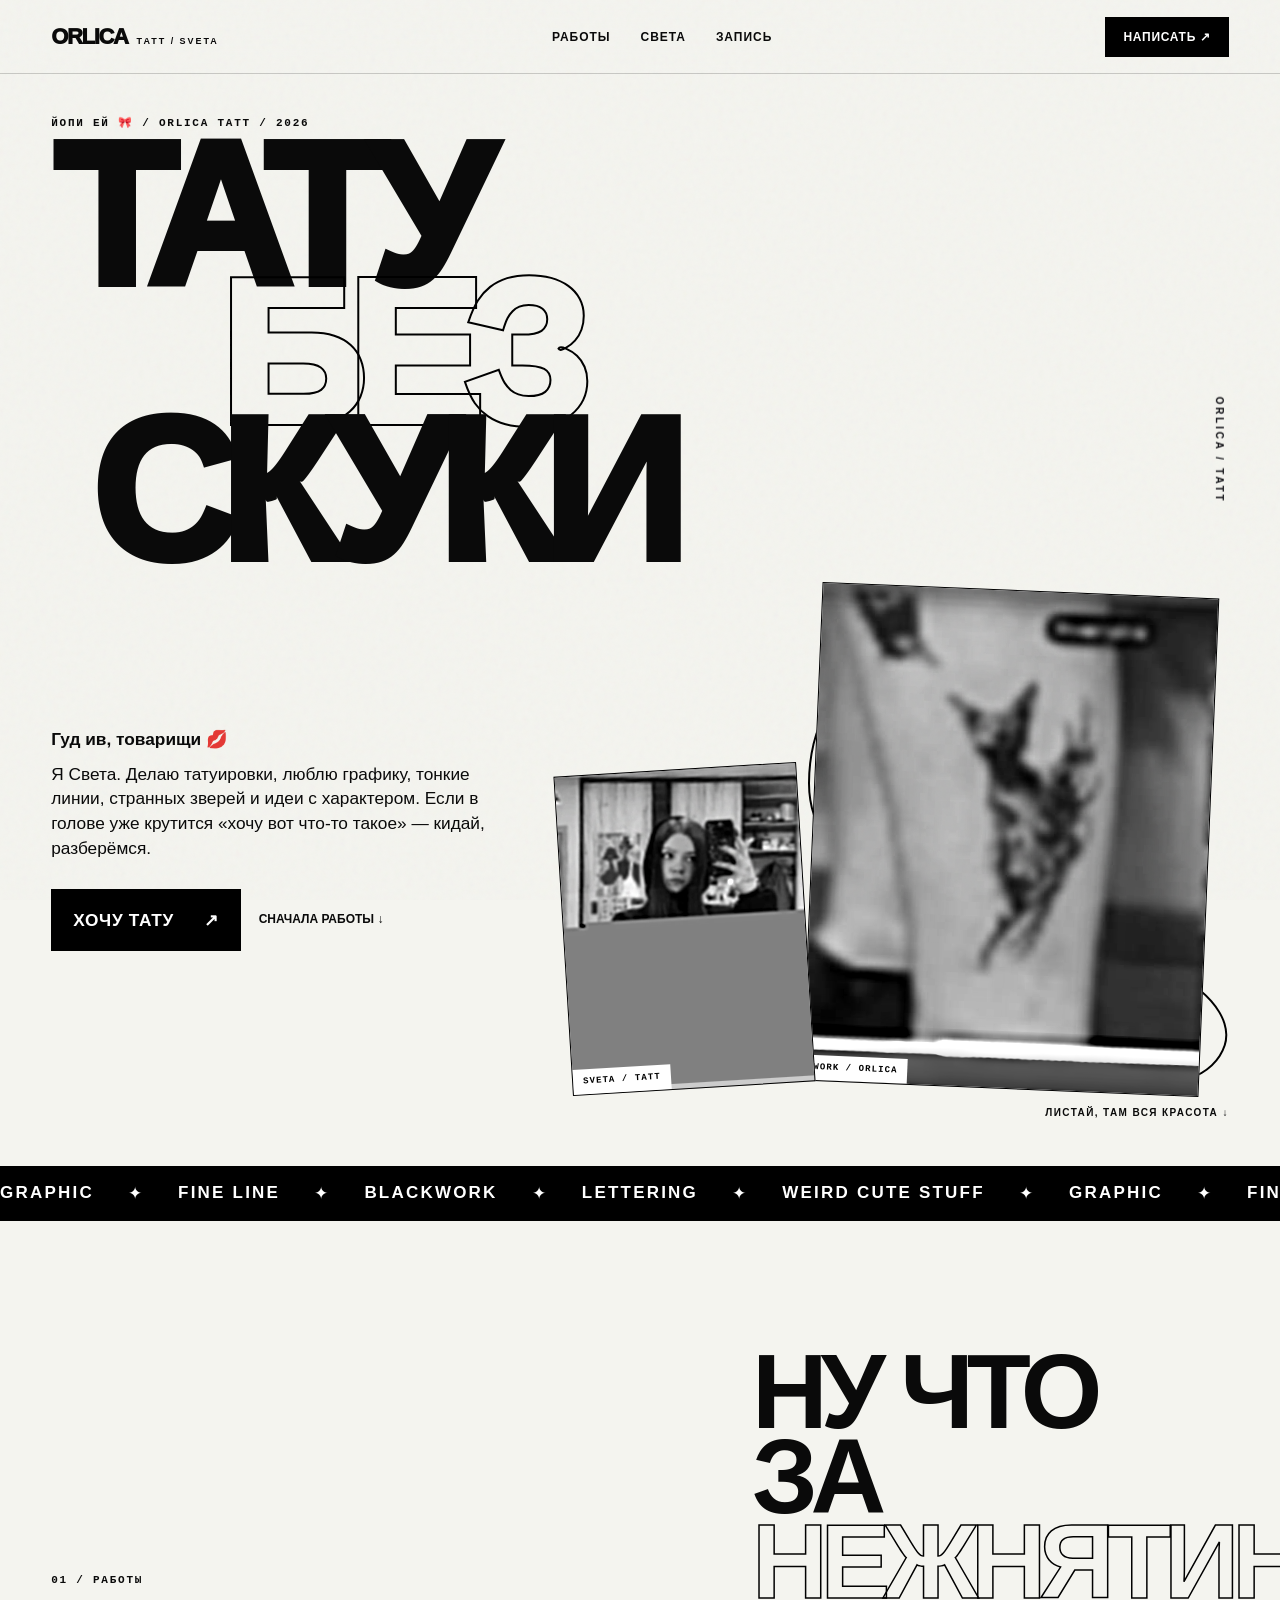
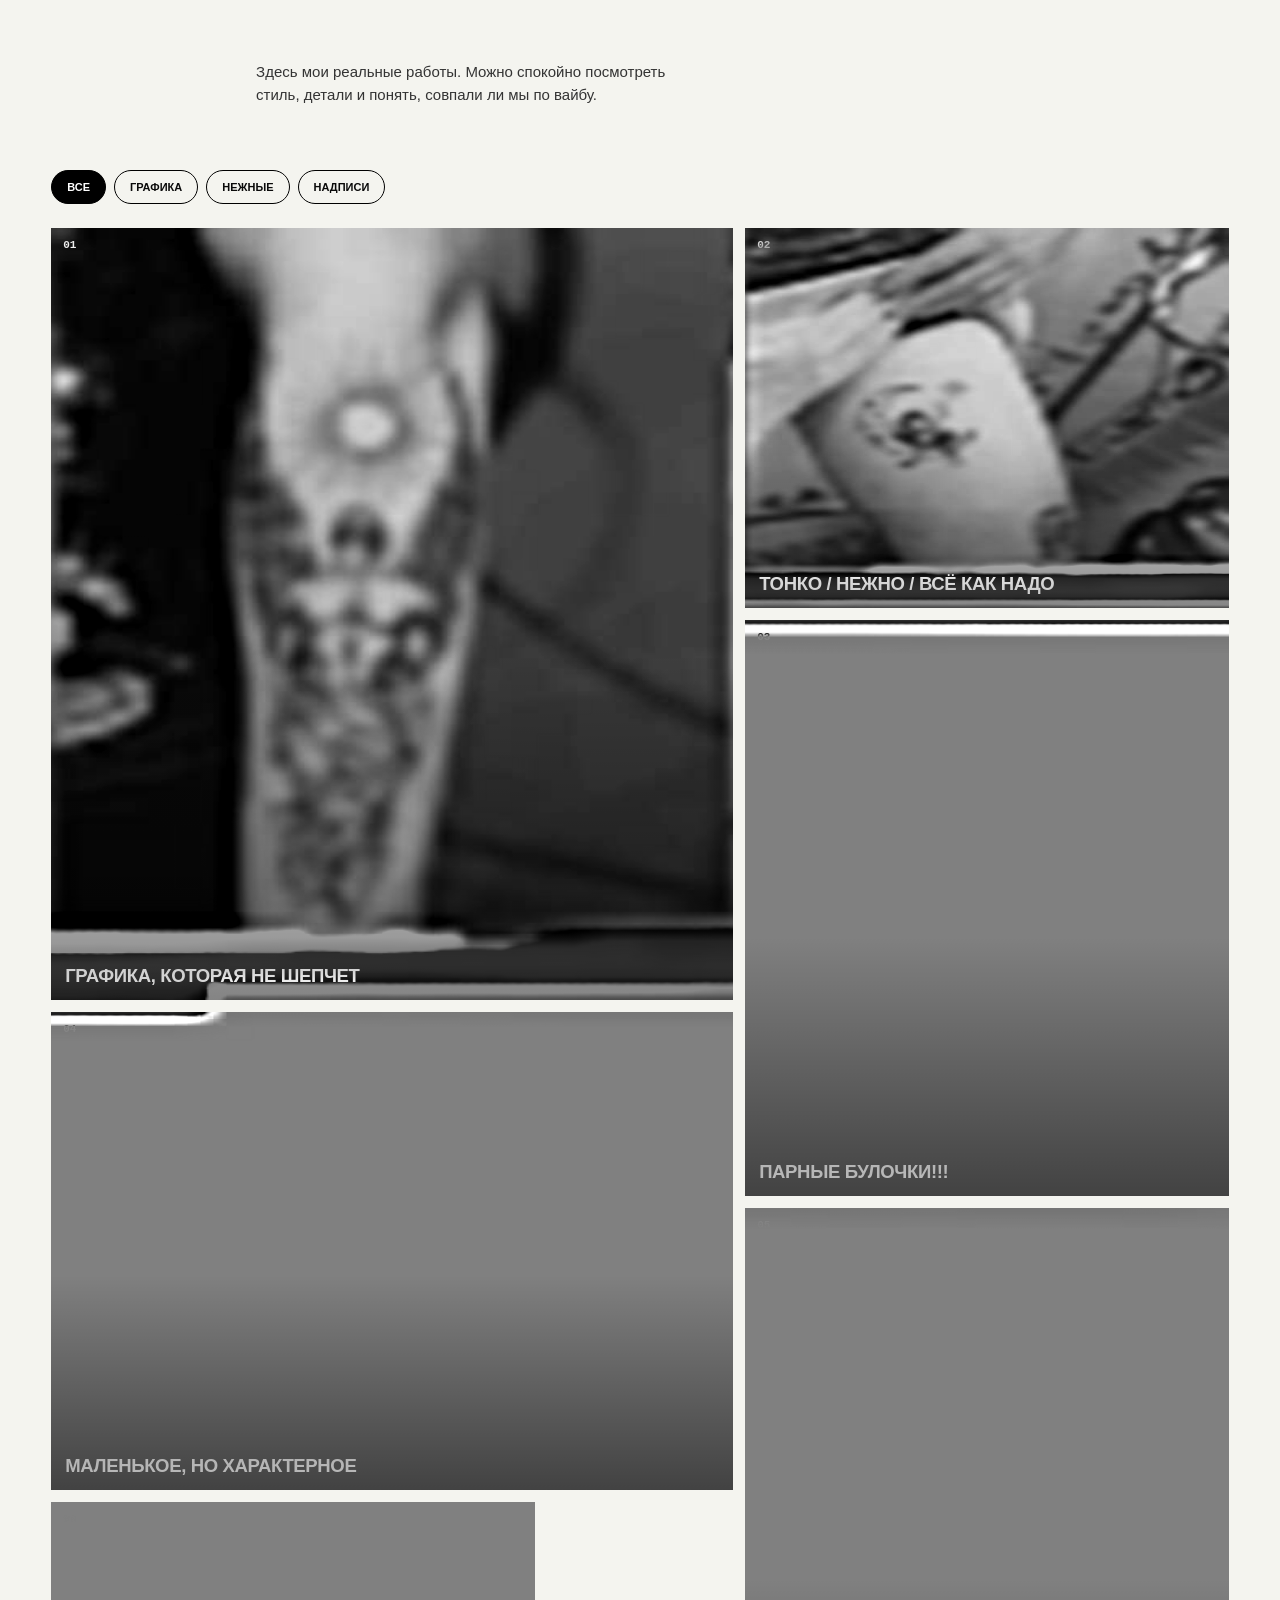
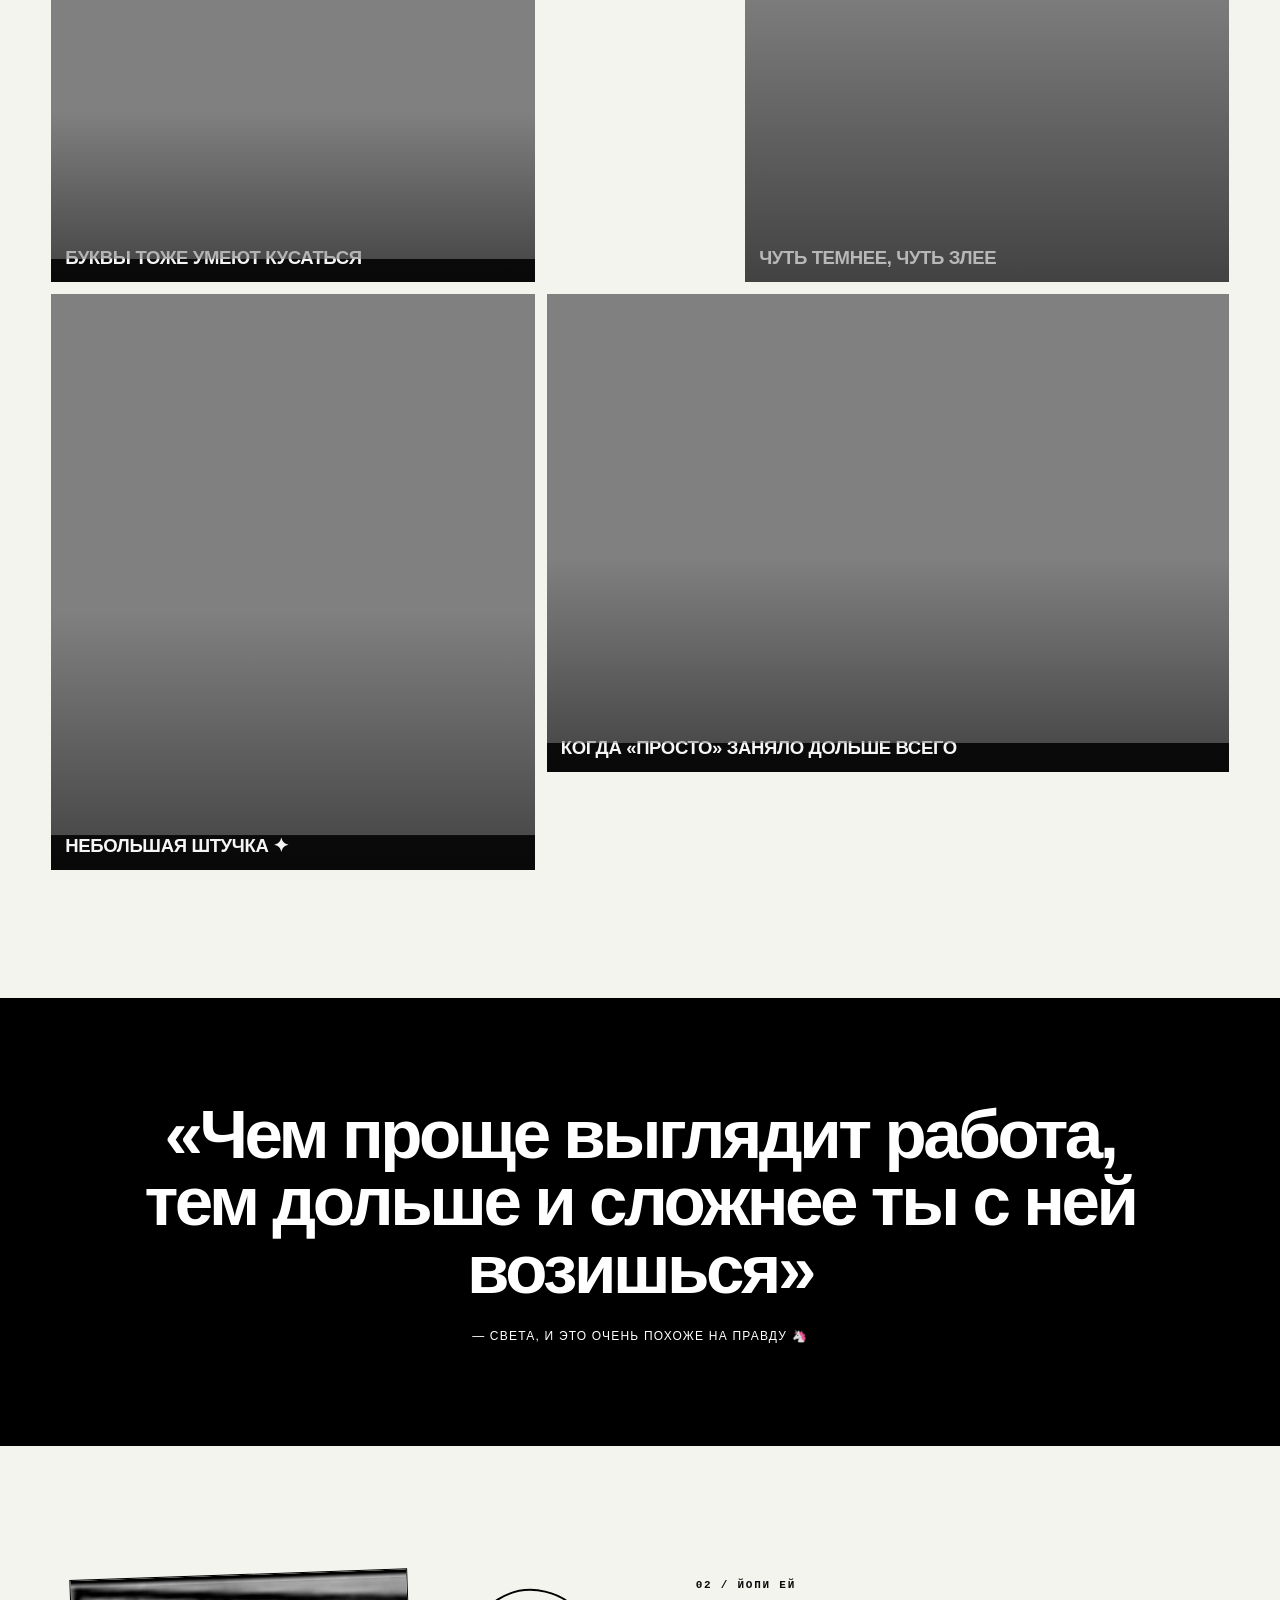
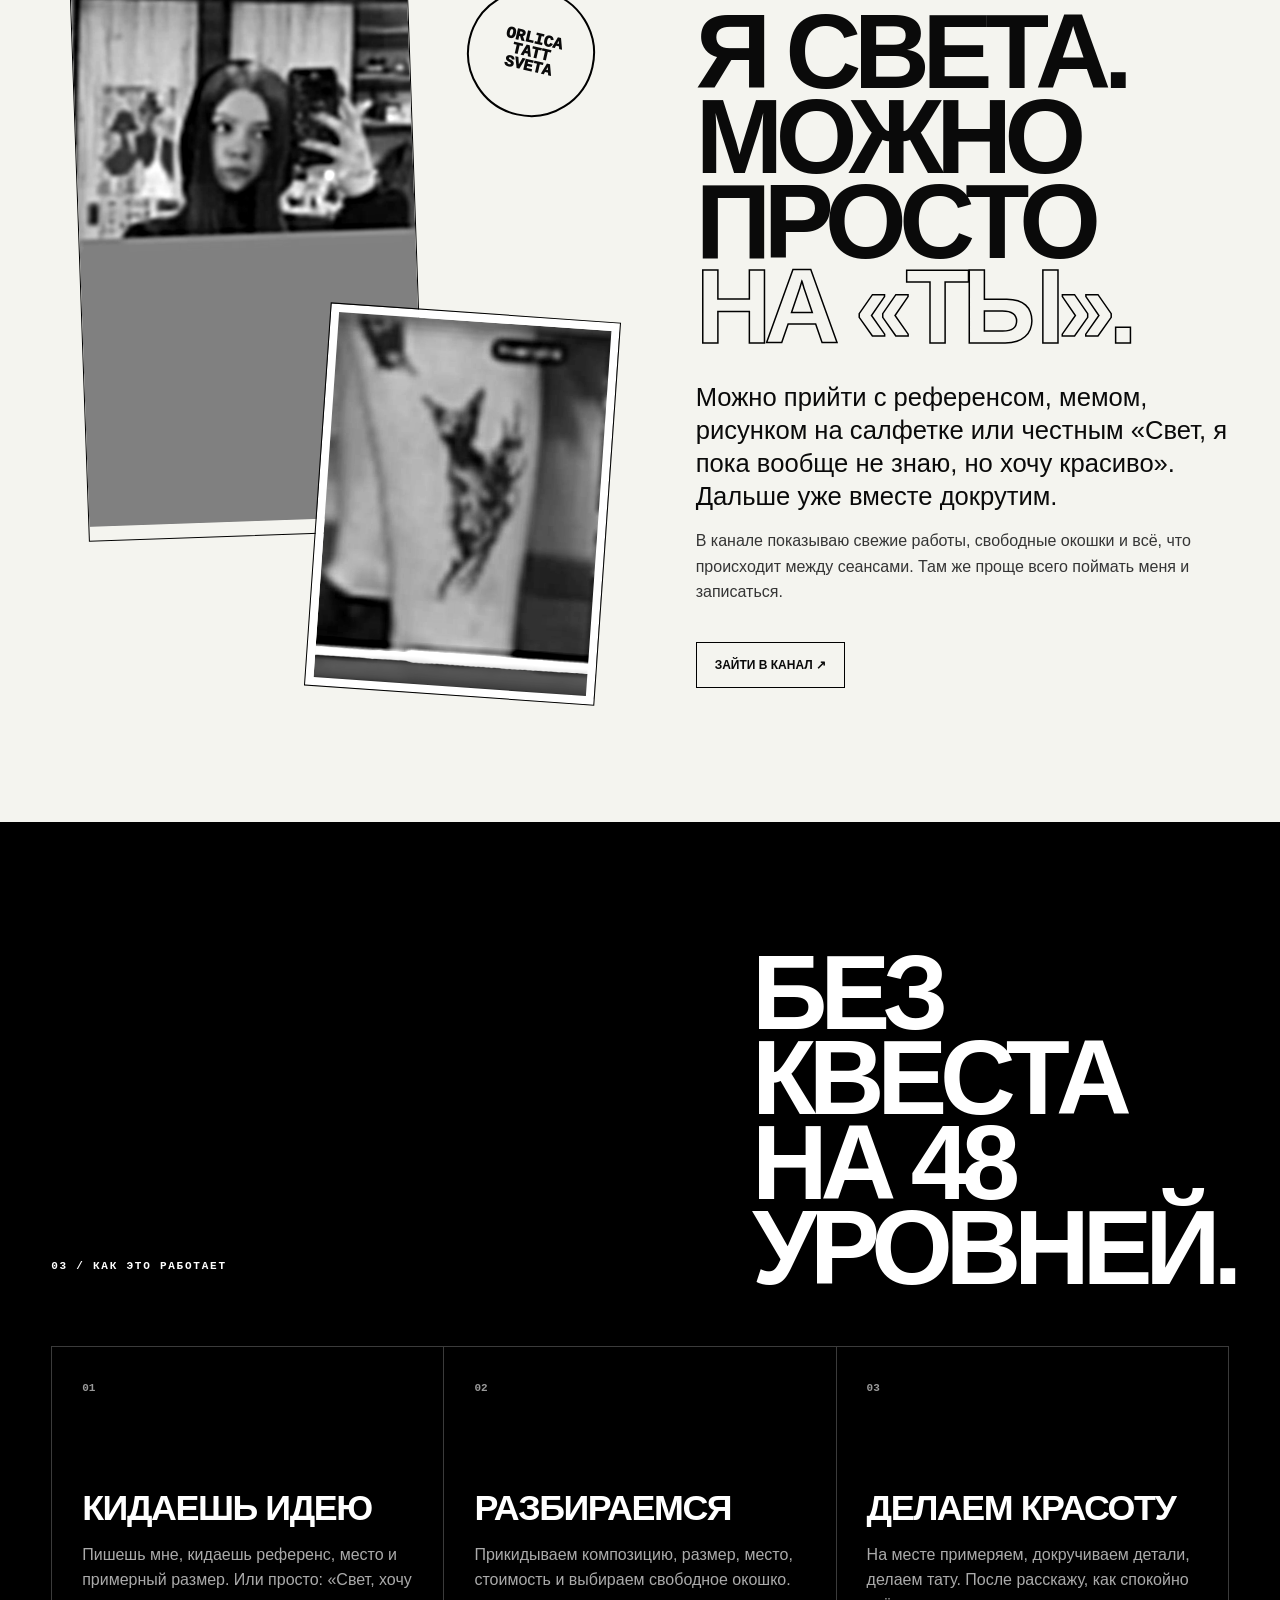
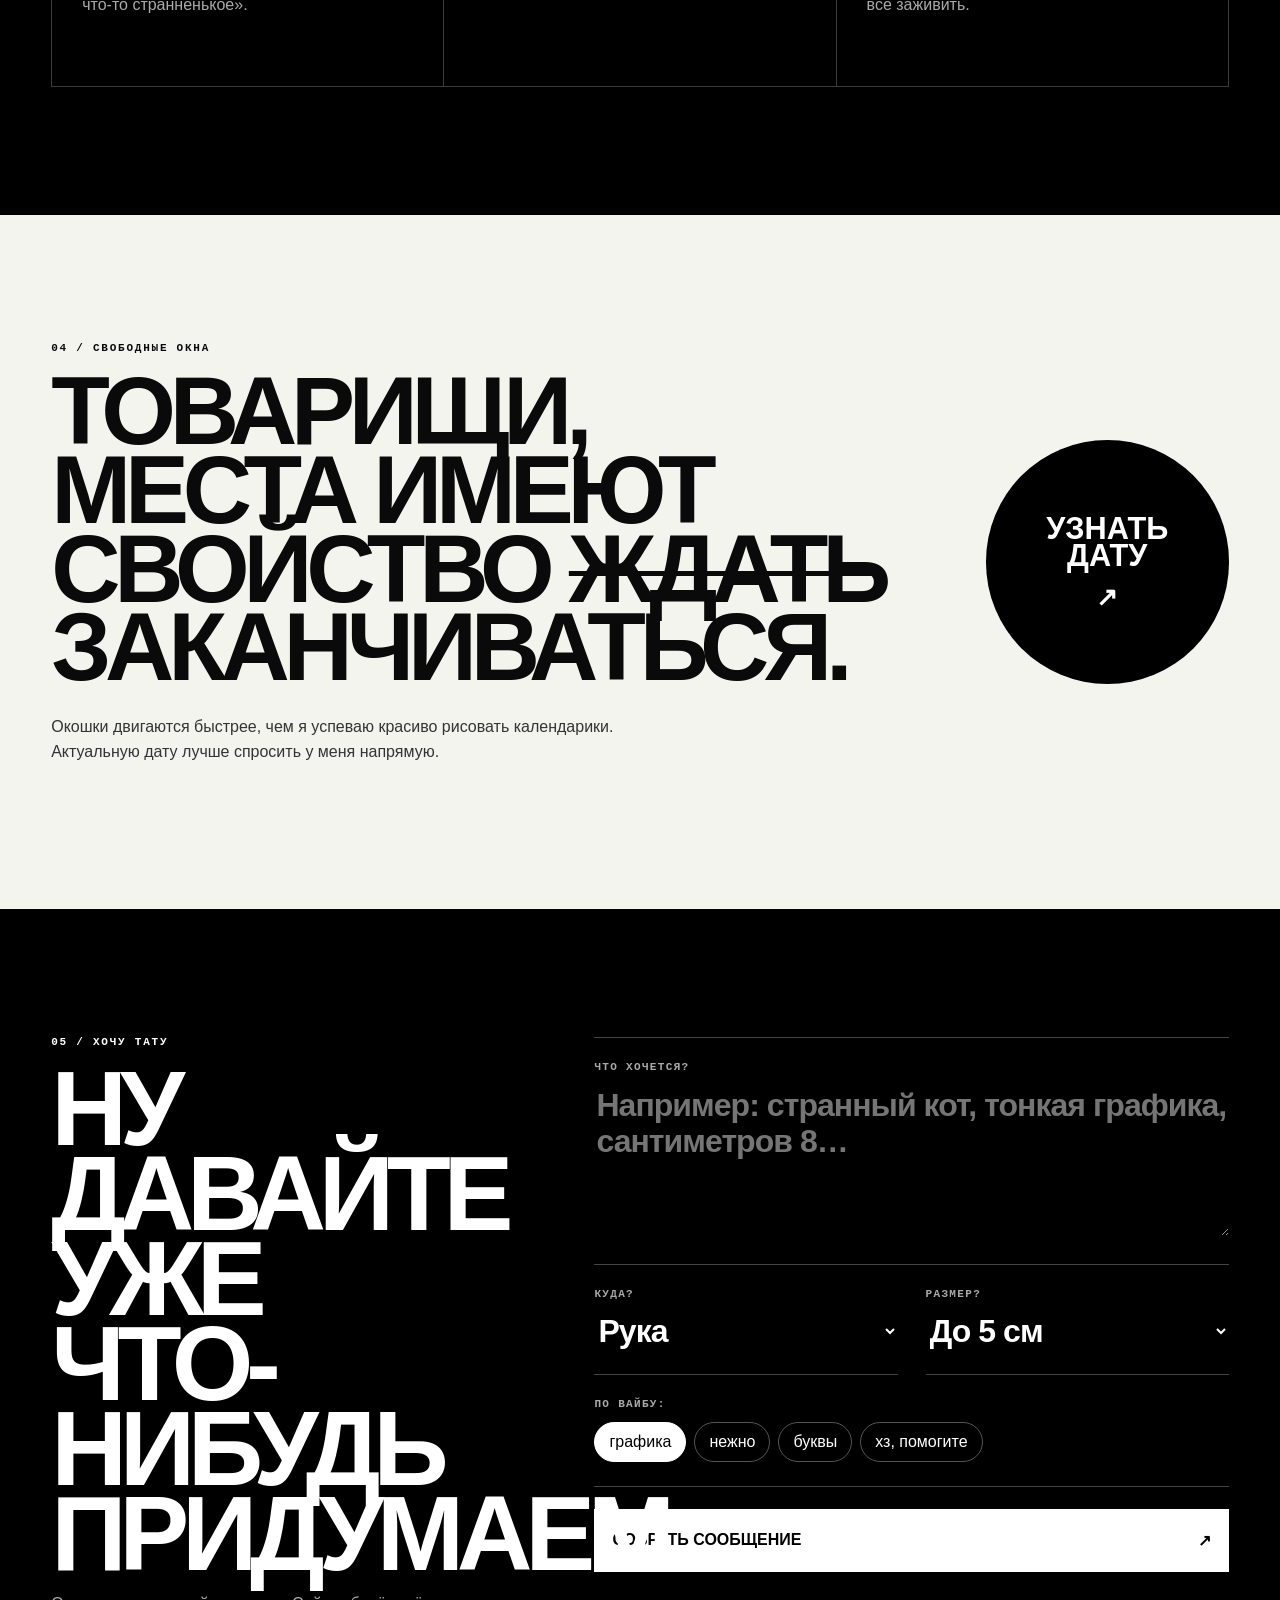
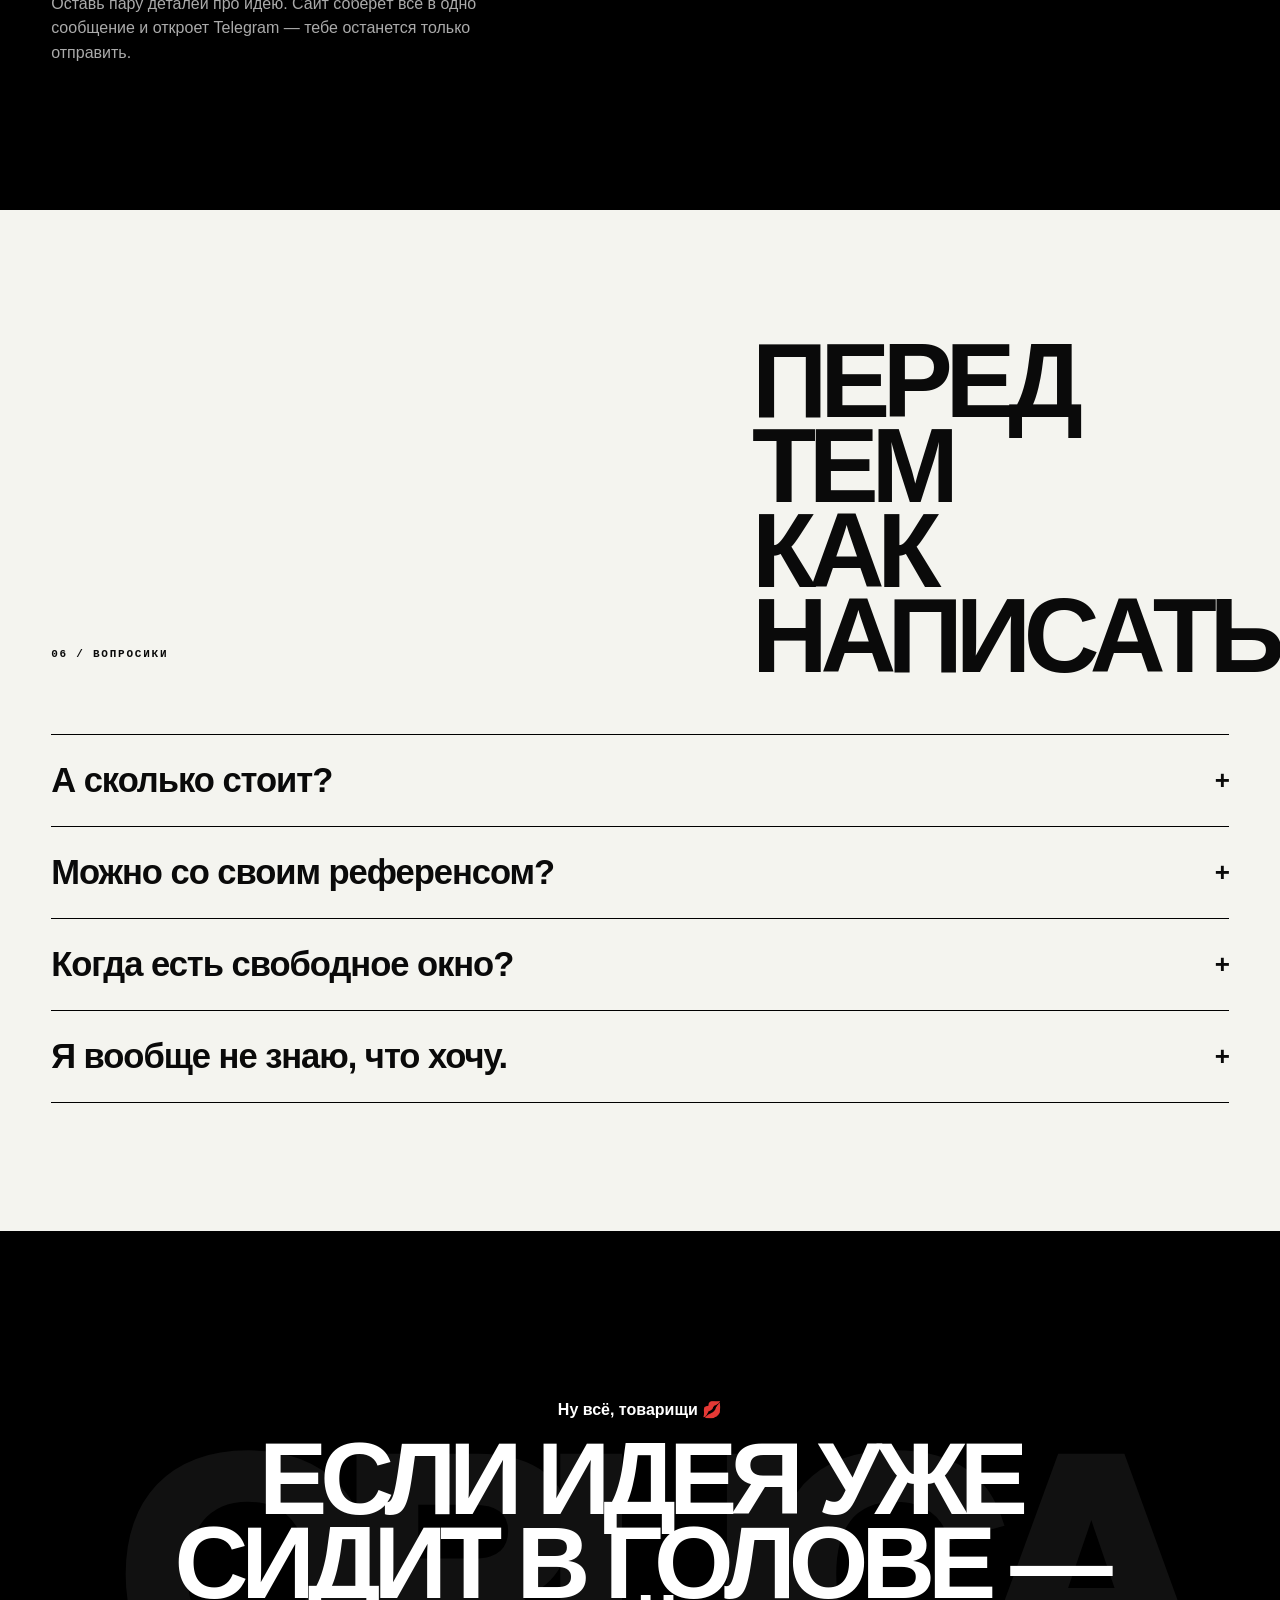
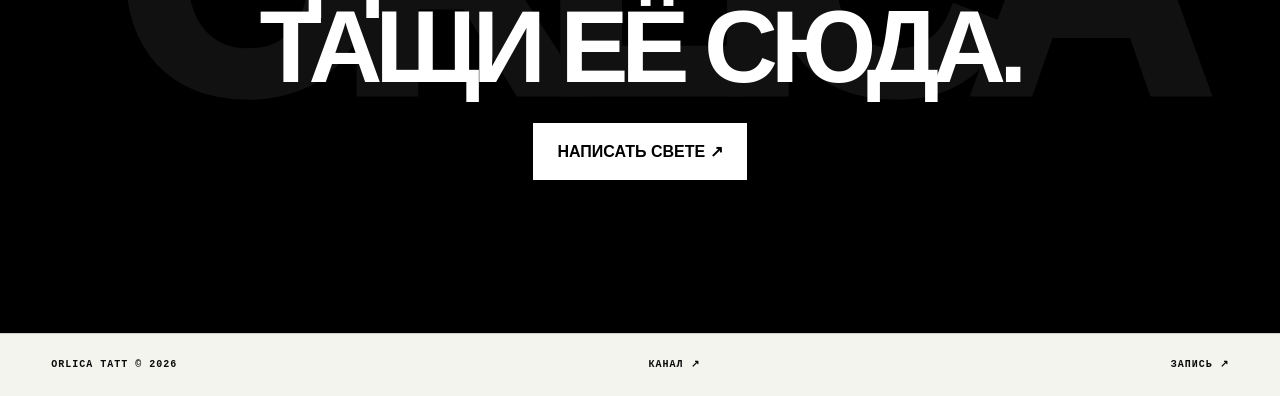
==== commit 03dd78e5: "Apply responsive mobile fix and refresh assets" ====
--- a/index.html
+++ b/index.html
@@ -6,7 +6,8 @@
   <meta name="theme-color" content="#f4f4ef" />
   <meta name="description" content="ORLICA TATT — работы Светы, запись на тату-сеанс через Telegram." />
   <title>ORLICA TATT — Света</title>
-  <link rel="stylesheet" href="styles.css" />
+  <link rel="stylesheet" href="styles.css?v=6" />
+  <link rel="stylesheet" href="mobile-fix.css?v=6" />
 </head>
 <body>
   <div class="grain" aria-hidden="true"></div>
@@ -200,6 +201,6 @@
     <div class="lightbox-meta"><span id="lightboxIndex">ORLICA / 01</span><b id="lightboxTitle">Работа</b></div>
   </dialog>
 
-  <script src="script.js"></script>
+  <script src="script.js?v=6"></script>
 </body>
 </html>
--- a/styles.css
+++ b/styles.css
@@ -1 +1,13 @@
-:root{--paper:#f4f4ef;--ink:#0a0a0a;--line:#1b1b1b;--muted:#707070;--white:#fff;--max:1280px;--pad:clamp(18px,4vw,58px)}*{box-sizing:border-box}html{scroll-behavior:smooth}body{margin:0;background:var(--paper);color:var(--ink);font-family:Inter,ui-sans-serif,-apple-system,BlinkMacSystemFont,"Segoe UI",sans-serif;overflow-x:hidden}.grain{position:fixed;inset:0;pointer-events:none;z-index:99;opacity:.11;background-image:url("data:image/svg+xml,%3Csvg viewBox='0 0 180 180' xmlns='http://www.w3.org/2000/svg'%3E%3Cfilter id='n'%3E%3CfeTurbulence type='fractalNoise' baseFrequency='.82' numOctaves='3' stitchTiles='stitch'/%3E%3C/filter%3E%3Crect width='100%25' height='100%25' filter='url(%23n)' opacity='.45'/%3E%3C/svg%3E");mix-blend-mode:multiply}.cursor{position:fixed;width:20px;height:20px;border:1px solid #000;border-radius:50%;pointer-events:none;z-index:120;transform:translate(-50%,-50%);opacity:0;transition:width .2s,height .2s,background .2s,mix-blend-mode .2s}.cursor.big{width:54px;height:54px;background:#fff;mix-blend-mode:difference;border:0}.side-word{position:fixed;right:7px;top:50%;z-index:20;transform:translateY(-50%) rotate(90deg);transform-origin:center;font-size:10px;letter-spacing:.28em;font-weight:800;mix-blend-mode:difference;color:#fff;pointer-events:none}a{color:inherit;text-decoration:none}button,textarea,select{font:inherit}.topbar{position:fixed;top:0;left:0;right:0;z-index:50;height:74px;display:flex;align-items:center;justify-content:space-between;padding:0 var(--pad);border-bottom:1px solid rgba(0,0,0,.18);background:rgba(244,244,239,.82);backdrop-filter:blur(16px);-webkit-backdrop-filter:blur(16px)}.logo{display:flex;align-items:baseline;gap:9px}.logo span{font-weight:950;letter-spacing:-.06em;font-size:22px}.logo small{font-size:9px;letter-spacing:.22em;font-weight:800}.nav{display:flex;gap:28px;font-size:12px;text-transform:uppercase;font-weight:800;letter-spacing:.08em}.nav a{position:relative}.nav a:after{content:"";position:absolute;left:0;bottom:-5px;width:100%;height:1px;background:#000;transform:scaleX(0);transform-origin:right;transition:transform .25s}.nav a:hover:after{transform:scaleX(1);transform-origin:left}.mini-cta{background:#000;color:#fff;padding:12px 16px;border:1px solid #000;font-size:12px;font-weight:800;text-transform:uppercase;letter-spacing:.06em}.hero{min-height:100svh;padding:116px var(--pad) 34px;position:relative;overflow:hidden}.hero-kicker{font:800 11px/1 ui-monospace,SFMono-Regular,Menlo,monospace;letter-spacing:.16em;text-transform:uppercase;margin-bottom:18px}.hero-title{margin:0;position:relative;z-index:2;font-size:clamp(82px,18vw,255px);line-height:.67;letter-spacing:-.092em;font-weight:950;text-transform:uppercase}.hero-title span{display:block}.outline{-webkit-text-stroke:2px #000;color:transparent}.hero-title span:nth-child(2){padding-left:14vw}.hero-title span:nth-child(3){padding-left:4vw}.hero-stage{max-width:var(--max);margin:0 auto;min-height:520px;position:relative}.hero-copy{position:absolute;z-index:8;left:4%;bottom:5%;width:min(420px,42vw);font-size:clamp(16px,1.5vw,21px);line-height:1.35}.hero-copy .hello{font-weight:900;margin-bottom:8px}.hero-actions{display:flex;gap:18px;align-items:center;margin-top:26px}.big-cta{background:#000;color:#fff;padding:18px 21px;display:inline-flex;gap:28px;align-items:center;font-weight:850;text-transform:uppercase;letter-spacing:.04em;border:1px solid #000}.text-link{font-size:12px;font-weight:800;text-transform:uppercase}.hero-photo{position:absolute;overflow:hidden;border:1px solid #000;background:#ccc}.hero-photo-a{right:6%;top:-100px;width:min(32vw,390px);height:min(46vw,550px);transform:rotate(3deg);z-index:5}.hero-photo-b{right:34%;bottom:0;width:min(20vw,260px);height:min(27vw,350px);transform:rotate(-4deg);z-index:6}.hero-photo-b img{width:100%;height:100%;object-fit:cover;filter:grayscale(1) contrast(1.15)}.photo-code{position:absolute;bottom:0;left:0;background:#fff;color:#000;padding:8px 10px;font:800 9px/1 ui-monospace,monospace;letter-spacing:.12em}.scroll-note{position:absolute;right:var(--pad);bottom:24px;font-size:10px;text-transform:uppercase;font-weight:800;letter-spacing:.14em}.ink-ring{position:absolute;border:2px solid #000;border-radius:49% 51% 45% 55%/55% 47% 53% 45%;animation:wobble 8s ease-in-out infinite;pointer-events:none}.ring-a{width:170px;height:110px;right:2%;bottom:3%;transform:rotate(18deg)}.ring-b{width:120px;height:190px;left:49%;top:20%;animation-delay:-3s}@keyframes wobble{50%{border-radius:55% 45% 59% 41%/44% 57% 43% 56%;transform:rotate(28deg) scale(1.04)}}.marquee{background:#000;color:#fff;overflow:hidden;border-block:1px solid #000}.marquee-track{display:flex;align-items:center;gap:34px;width:max-content;padding:16px 0;animation:marquee 22s linear infinite;font-size:17px;font-weight:900;letter-spacing:.13em;white-space:nowrap}.marquee-track i{font-style:normal;font-weight:400}@keyframes marquee{to{transform:translateX(-50%)}}.section-pad{padding:clamp(88px,12vw,180px) var(--pad)}.section-intro{max-width:var(--max);margin:0 auto 56px;display:grid;grid-template-columns:1fr 1fr;gap:30px;align-items:end}.eyebrow{font:800 11px/1 ui-monospace,monospace;letter-spacing:.16em;margin:0 0 18px}.section-intro h2,.about-copy h2,.brief-copy h2{margin:0;font-size:clamp(56px,9vw,132px);line-height:.78;letter-spacing:-.072em;text-transform:uppercase}.outline-dark{-webkit-text-stroke:1.5px #000;color:transparent}.intro-note{max-width:420px;margin:0 0 7px auto;font-size:14px;line-height:1.5;color:#333}.filters{max-width:var(--max);margin:0 auto 22px;display:flex;gap:8px;flex-wrap:wrap}.filter{border:1px solid #000;background:transparent;padding:9px 14px;border-radius:999px;font-size:11px;text-transform:uppercase;font-weight:850;cursor:pointer}.filter.active,.filter:hover{background:#000;color:#fff}.gallery{max-width:var(--max);margin:0 auto;display:grid;grid-template-columns:repeat(12,1fr);grid-auto-rows:84px;gap:12px}.work{position:relative;border:0;padding:0;background:#111;overflow:hidden;cursor:pointer;grid-column:span 4;grid-row:span 5}.work-xl{grid-column:span 7;grid-row:span 8}.work-sm{grid-column:span 5;grid-row:span 4}.work-md{grid-column:span 5;grid-row:span 6}.work-wide{grid-column:span 7;grid-row:span 5}.work-tall{grid-column:span 5;grid-row:span 7}.sprite{background-image:url('assets/work-sprite.jpg');background-repeat:no-repeat;background-size:300% 300%;filter:grayscale(1) contrast(1.12);width:100%;height:100%;transition:transform .8s cubic-bezier(.2,.75,.2,1),filter .35s}.sprite-cat{background-position:0% 0%}.sprite-angel{background-position:50% 0%}.sprite-fairy{background-position:100% 0%}.sprite-owls{background-position:0% 50%}.sprite-eyes{background-position:50% 50%}.sprite-tribal{background-position:100% 50%}.sprite-script{background-position:0% 100%}.sprite-hand{background-position:50% 100%}.sprite-floral{background-position:100% 100%}.work:after{content:"";position:absolute;inset:0;background:linear-gradient(180deg,transparent 60%,rgba(0,0,0,.55));opacity:.75;transition:.3s}.work:hover .sprite{transform:scale(1.06);filter:grayscale(1) contrast(1.32) brightness(1.1)}.work:hover:after{opacity:.35}.work-no,.work-caption{position:absolute;z-index:3;color:#fff;mix-blend-mode:difference}.work-no{top:12px;left:12px;font:900 11px/1 ui-monospace,monospace}.work-caption{left:14px;bottom:13px;font-weight:850;text-transform:uppercase;font-size:clamp(13px,1.6vw,23px);letter-spacing:-.02em;text-align:left}.work.hidden{display:none}.quote-break{padding:100px var(--pad);background:#000;color:#fff;text-align:center}.quote-break p{font-size:clamp(34px,6vw,84px);line-height:.95;letter-spacing:-.055em;font-weight:850;margin:0 auto 22px;max-width:1200px}.quote-break span{font-size:12px;opacity:.7;text-transform:uppercase;letter-spacing:.1em}.about{max-width:var(--max);margin:0 auto;display:grid;grid-template-columns:1.05fr .95fr;gap:clamp(30px,8vw,120px);align-items:center}.about-collage{height:min(65vw,720px);position:relative}.portrait{position:absolute;left:6%;top:0;width:60%;height:76%;overflow:hidden;border:1px solid #000;transform:rotate(-2deg)}.portrait img{width:100%;height:100%;object-fit:cover;filter:grayscale(1) contrast(1.12)}.about-work{position:absolute;right:0;bottom:0;width:52%;height:52%;border:8px solid var(--paper);outline:1px solid #000;transform:rotate(4deg)}.stamp{position:absolute;right:2%;top:2%;width:128px;height:128px;border:2px solid #000;border-radius:50%;display:grid;place-items:center;text-align:center;font:950 16px/.88 ui-monospace,monospace;transform:rotate(13deg);background:var(--paper)}.about-copy .lead{font-size:clamp(19px,2vw,28px);line-height:1.25;margin-top:34px}.about-copy>p:not(.eyebrow):not(.lead){max-width:580px;line-height:1.55}.outline-cta{display:inline-flex;margin-top:22px;border:1px solid #000;padding:15px 18px;font-weight:850;text-transform:uppercase;font-size:12px}.outline-cta:hover{background:#000;color:#fff}.inverted{background:#000;color:#fff}.process .section-intro h2{color:#fff}.light{color:#fff}.process-grid{max-width:var(--max);margin:0 auto;display:grid;grid-template-columns:repeat(3,1fr);border-top:1px solid #3b3b3b;border-left:1px solid #3b3b3b}.process-card{min-height:360px;padding:28px;border-right:1px solid #3b3b3b;border-bottom:1px solid #3b3b3b;position:relative;overflow:hidden}.process-card:before{content:"";position:absolute;inset:0;background:radial-gradient(420px circle at var(--mx,50%) var(--my,50%),rgba(255,255,255,.16),transparent 40%);opacity:0;transition:opacity .3s}.process-card:hover:before{opacity:1}.process-card b{font:900 11px/1 ui-monospace,monospace;opacity:.6}.process-card h3{font-size:clamp(26px,3vw,46px);line-height:.95;margin:100px 0 18px;letter-spacing:-.04em;text-transform:uppercase}.process-card p{max-width:320px;color:#aaa;line-height:1.5}.slots{max-width:var(--max);margin:0 auto;display:flex;justify-content:space-between;gap:40px;align-items:center}.slots-text{max-width:850px}.slots h2{font-size:clamp(54px,8vw,116px);line-height:.8;letter-spacing:-.07em;text-transform:uppercase;margin:0 0 28px}.slots p:last-child{max-width:620px;line-height:1.5}.strike{text-decoration:line-through;text-decoration-thickness:5px}.circle-cta{flex:0 0 clamp(170px,20vw,270px);height:clamp(170px,20vw,270px);border-radius:50%;background:#000;color:#fff;display:flex;flex-direction:column;align-items:center;justify-content:center;font-size:clamp(23px,2.5vw,38px);font-weight:900;text-transform:uppercase;line-height:.9;text-align:center}.circle-cta b{font-size:26px;margin-top:16px}.brief{display:grid;grid-template-columns:.9fr 1.1fr;gap:clamp(50px,8vw,120px);align-items:start}.brief-copy{position:sticky;top:110px}.brief-copy p:last-child{max-width:560px;color:#aaa;line-height:1.5}.brief-form{border-top:1px solid #444}.brief-form label{display:block;border-bottom:1px solid #444;padding:24px 0}.brief-form label>span,.style-row>span{display:block;font:800 11px/1 ui-monospace,monospace;text-transform:uppercase;letter-spacing:.12em;color:#aaa;margin-bottom:12px}.brief-form textarea,.brief-form select{width:100%;background:transparent;color:#fff;border:0;outline:0;font-size:clamp(23px,3vw,42px);font-weight:750;letter-spacing:-.03em;resize:vertical}.brief-form select option{color:#000}.form-row{display:grid;grid-template-columns:1fr 1fr;gap:26px}.style-row{padding:24px 0;border-bottom:1px solid #444}.chips{display:flex;gap:8px;flex-wrap:wrap}.chip{background:transparent;color:#fff;border:1px solid #555;border-radius:999px;padding:9px 13px;cursor:pointer}.chip.active,.chip:hover{background:#fff;color:#000;border-color:#fff}.submit{width:100%;display:flex;justify-content:space-between;background:#fff;color:#000;border:0;padding:22px 18px;margin-top:22px;font-weight:900;text-transform:uppercase;cursor:pointer}.form-status{min-height:22px;color:#aaa;font-size:12px}.faq{max-width:var(--max);margin:0 auto}.faq-list{border-top:1px solid #000}.faq details{border-bottom:1px solid #000}.faq summary{list-style:none;display:flex;justify-content:space-between;align-items:center;padding:25px 0;font-size:clamp(20px,3vw,40px);font-weight:850;letter-spacing:-.03em;cursor:pointer}.faq summary::-webkit-details-marker{display:none}.faq summary span{font-size:26px;transition:transform .25s}.faq details[open] summary span{transform:rotate(45deg)}.faq details p{max-width:700px;margin:0 0 25px;line-height:1.55;color:#444}.finale{min-height:80svh;display:grid;place-items:center;position:relative;overflow:hidden;padding:100px var(--pad)}.finale-word{position:absolute;left:50%;top:50%;transform:translate(-50%,-50%);font-size:clamp(140px,28vw,430px);font-weight:950;letter-spacing:-.11em;color:#111;white-space:nowrap;user-select:none}.finale-inner{position:relative;z-index:2;text-align:center}.finale-inner>p{font-weight:850}.finale h2{font-size:clamp(55px,9vw,130px);line-height:.78;letter-spacing:-.075em;text-transform:uppercase;margin:18px 0 34px}.final-cta{display:inline-block;background:#fff;color:#000;padding:19px 24px;font-weight:900;text-transform:uppercase}footer{display:flex;justify-content:space-between;gap:20px;padding:26px var(--pad);border-top:1px solid #ccc;font:800 10px/1 ui-monospace,monospace;letter-spacing:.1em;text-transform:uppercase}.mobile-sticky{display:none}.reveal{opacity:0;transform:translateY(28px);filter:blur(9px);transition:opacity .7s,transform .8s cubic-bezier(.2,.7,.2,1),filter .7s}.reveal.in{opacity:1;transform:none;filter:none}.lightbox{width:min(92vw,920px);height:min(88svh,880px);border:0;padding:0;background:#000;color:#fff}.lightbox::backdrop{background:rgba(0,0,0,.82);backdrop-filter:blur(9px)}.lightbox-close{position:absolute;z-index:3;right:14px;top:12px;width:42px;height:42px;border-radius:50%;border:1px solid #fff;background:#000;color:#fff;font-size:24px;cursor:pointer}.lightbox-image{width:100%;height:calc(100% - 70px);background-size:300% 300%}.lightbox-meta{height:70px;display:flex;justify-content:space-between;align-items:center;padding:0 20px;font-size:12px;text-transform:uppercase;letter-spacing:.08em}@media(max-width:860px){.topbar{height:64px}.nav{display:none}.mini-cta{font-size:10px;padding:10px}.hero{padding-top:92px}.hero-title{font-size:clamp(70px,27vw,150px);line-height:.69}.hero-title span:nth-child(2){padding-left:7vw}.hero-stage{min-height:700px}.hero-photo-a{right:-8%;top:-30px;width:58vw;height:78vw}.hero-photo-b{right:auto;left:-3%;bottom:38px;width:42vw;height:56vw}.hero-copy{left:auto;right:0;bottom:8%;width:55vw;font-size:16px}.hero-actions{align-items:flex-start;flex-direction:column;gap:12px}.big-cta{padding:15px 16px}.ring-b{display:none}.section-intro{grid-template-columns:1fr}.intro-note{margin-left:0}.gallery{grid-template-columns:repeat(6,1fr);grid-auto-rows:64px}.work,.work-xl,.work-sm,.work-md,.work-wide,.work-tall{grid-column:span 3;grid-row:span 5}.work-xl,.work-wide{grid-column:span 6}.about{grid-template-columns:1fr;padding-inline:var(--pad)}.about-collage{height:110vw}.process-grid{grid-template-columns:1fr}.process-card{min-height:230px}.process-card h3{margin-top:55px}.slots{flex-direction:column;align-items:flex-start;padding-inline:var(--pad)}.circle-cta{align-self:flex-end}.brief{grid-template-columns:1fr}.brief-copy{position:static}.form-row{grid-template-columns:1fr;gap:0}.side-word{display:none}.mobile-sticky{display:flex;position:fixed;z-index:80;left:12px;right:12px;bottom:max(12px,env(safe-area-inset-bottom));background:#fff;color:#000;border:1px solid #000;justify-content:space-between;padding:15px 16px;font-weight:950;text-transform:uppercase;box-shadow:0 10px 36px rgba(0,0,0,.18)}footer{padding-bottom:90px}.cursor{display:none}}@media(max-width:520px){.hero-copy{width:66vw}.hero-photo-a{width:62vw;height:88vw}.hero-photo-b{width:40vw}.work,.work-sm,.work-md,.work-tall{grid-column:span 6}.work-caption{font-size:18px}.about-copy h2,.brief-copy h2,.section-intro h2{font-size:clamp(52px,17vw,78px)}.about-collage{height:125vw}.stamp{width:96px;height:96px;font-size:13px}.quote-break{padding-inline:18px}.slots h2{font-size:clamp(50px,15vw,78px)}.finale h2{font-size:clamp(52px,16vw,82px)}}@media(prefers-reduced-motion:reduce){*{scroll-behavior:auto!important;animation:none!important;transition:none!important}.reveal{opacity:1;transform:none;filter:none}}+:root{
+  --paper:#f4f4ef;--ink:#0a0a0a;--muted:#656565;--white:#fff;--max:1380px;
+  --pad:clamp(18px,4vw,64px);--section:clamp(88px,10vw,160px);
+}
+*{box-sizing:border-box}html{scroll-behavior:smooth}body{margin:0;background:var(--paper);color:var(--ink);font-family:Inter,ui-sans-serif,-apple-system,BlinkMacSystemFont,"Segoe UI",sans-serif;overflow-x:hidden;-webkit-font-smoothing:antialiased}a{color:inherit;text-decoration:none}button,textarea,select{font:inherit}button{color:inherit}.grain{position:fixed;inset:0;pointer-events:none;z-index:99;opacity:.085;background-image:url("data:image/svg+xml,%3Csvg viewBox='0 0 180 180' xmlns='http://www.w3.org/2000/svg'%3E%3Cfilter id='n'%3E%3CfeTurbulence type='fractalNoise' baseFrequency='.82' numOctaves='3' stitchTiles='stitch'/%3E%3C/filter%3E%3Crect width='100%25' height='100%25' filter='url(%23n)' opacity='.45'/%3E%3C/svg%3E");mix-blend-mode:multiply}.cursor{position:fixed;width:20px;height:20px;border:1px solid #000;border-radius:50%;pointer-events:none;z-index:120;transform:translate(-50%,-50%);opacity:0;transition:width .2s,height .2s,background .2s}.cursor.big{width:54px;height:54px;background:#fff;mix-blend-mode:difference;border:0}.side-word{position:fixed;right:7px;top:50%;z-index:20;transform:translateY(-50%) rotate(90deg);font-size:10px;letter-spacing:.28em;font-weight:800;mix-blend-mode:difference;color:#fff;pointer-events:none}.topbar{position:fixed;top:0;left:0;right:0;z-index:50;height:74px;display:flex;align-items:center;justify-content:space-between;padding:0 var(--pad);border-bottom:1px solid rgba(0,0,0,.18);background:rgba(244,244,239,.88);backdrop-filter:blur(18px);-webkit-backdrop-filter:blur(18px)}.logo{display:flex;align-items:baseline;gap:9px;min-width:160px}.logo span{font-weight:950;letter-spacing:-.06em;font-size:22px}.logo small{font-size:9px;letter-spacing:.22em;font-weight:800}.nav{display:flex;gap:30px;font-size:12px;text-transform:uppercase;font-weight:800;letter-spacing:.08em}.nav a{position:relative}.nav a:after{content:"";position:absolute;left:0;bottom:-5px;width:100%;height:1px;background:#000;transform:scaleX(0);transform-origin:right;transition:transform .25s}.nav a:hover:after{transform:scaleX(1);transform-origin:left}.mini-cta{background:#000;color:#fff;padding:12px 17px;border:1px solid #000;font-size:12px;font-weight:850;text-transform:uppercase;letter-spacing:.06em;white-space:nowrap}.hero{min-height:100svh;padding:118px var(--pad) 48px;position:relative;overflow:hidden}.hero-kicker,.eyebrow{font:800 11px/1 ui-monospace,SFMono-Regular,Menlo,monospace;letter-spacing:.16em;text-transform:uppercase}.hero-kicker{max-width:var(--max);margin:0 auto 20px}.hero-title{max-width:var(--max);margin:0 auto;position:relative;z-index:2;font-size:clamp(86px,15.8vw,224px);line-height:.68;letter-spacing:-.09em;font-weight:950;text-transform:uppercase}.hero-title span{display:block}.outline{-webkit-text-stroke:2px #000;color:transparent}.hero-title span:nth-child(2){padding-left:13vw}.hero-title span:nth-child(3){padding-left:3vw}.hero-stage{max-width:var(--max);margin:28px auto 0;display:grid;grid-template-columns:minmax(280px,.78fr) minmax(520px,1.22fr);gap:clamp(28px,5vw,78px);align-items:end;position:relative}.hero-copy{position:relative;z-index:8;max-width:470px;padding-bottom:28px;font-size:clamp(17px,1.35vw,20px);line-height:1.43}.hero-copy p{margin:0}.hero-copy .hello{font-weight:900;margin-bottom:10px}.hero-actions{display:flex;gap:18px;align-items:center;margin-top:28px;flex-wrap:wrap}.big-cta{background:#000;color:#fff;padding:18px 21px;display:inline-flex;gap:30px;align-items:center;font-weight:850;text-transform:uppercase;letter-spacing:.04em;border:1px solid #000}.text-link{font-size:12px;font-weight:850;text-transform:uppercase}.hero-visual{height:clamp(420px,39vw,610px);position:relative;isolation:isolate}.hero-photo{position:absolute;overflow:hidden;border:1px solid #000;background:#ccc}.hero-photo-a{right:3%;top:0;width:min(31vw,430px);height:min(39vw,550px);transform:rotate(2.4deg);z-index:4}.hero-photo-b{left:2%;bottom:0;width:min(19vw,270px);height:min(25vw,355px);transform:rotate(-3.5deg);z-index:5}.hero-photo-b img{width:100%;height:100%;object-fit:cover;filter:grayscale(1) contrast(1.13)}.photo-code{position:absolute;bottom:0;left:0;background:#fff;color:#000;padding:8px 10px;font:800 9px/1 ui-monospace,monospace;letter-spacing:.12em}.scroll-note{max-width:var(--max);margin:18px auto 0;text-align:right;font-size:10px;text-transform:uppercase;font-weight:800;letter-spacing:.14em}.ink-ring{position:absolute;border:2px solid #000;border-radius:49% 51% 45% 55%/55% 47% 53% 45%;animation:wobble 8s ease-in-out infinite;pointer-events:none;z-index:1}.ring-a{width:180px;height:116px;right:0;bottom:2%;transform:rotate(18deg)}.ring-b{width:125px;height:190px;left:38%;top:18%;animation-delay:-3s}@keyframes wobble{50%{border-radius:55% 45% 59% 41%/44% 57% 43% 56%;transform:rotate(28deg) scale(1.04)}}
+.marquee{background:#000;color:#fff;overflow:hidden;border-block:1px solid #000}.marquee-track{display:flex;align-items:center;gap:34px;width:max-content;padding:16px 0;animation:marquee 22s linear infinite;font-size:17px;font-weight:900;letter-spacing:.13em;white-space:nowrap}.marquee-track i{font-style:normal;font-weight:400}@keyframes marquee{to{transform:translateX(-50%)}}
+.section-pad{padding:var(--section) var(--pad)}.section-intro{max-width:var(--max);margin:0 auto 56px;display:grid;grid-template-columns:minmax(0,1.15fr) minmax(280px,.85fr);gap:56px;align-items:end}.eyebrow{margin:0 0 18px}.section-intro h2,.about-copy h2,.brief-copy h2{margin:0;font-size:clamp(56px,8.2vw,118px);line-height:.81;letter-spacing:-.07em;text-transform:uppercase}.outline-dark{-webkit-text-stroke:1.5px #000;color:transparent}.intro-note{max-width:440px;margin:0 0 8px auto;font-size:15px;line-height:1.55;color:#333}.filters{max-width:var(--max);margin:0 auto 24px;display:flex;gap:8px;flex-wrap:wrap}.filter{border:1px solid #000;background:transparent;padding:10px 15px;border-radius:999px;font-size:11px;text-transform:uppercase;font-weight:850;cursor:pointer;transition:.2s}.filter.active,.filter:hover{background:#000;color:#fff}.gallery{max-width:var(--max);margin:0 auto;display:grid;grid-template-columns:repeat(12,1fr);grid-auto-rows:86px;gap:12px}.work{position:relative;border:0;padding:0;background:#111;overflow:hidden;cursor:pointer;grid-column:span 4;grid-row:span 5;min-height:0}.work-xl{grid-column:span 7;grid-row:span 8}.work-sm{grid-column:span 5;grid-row:span 4}.work-md{grid-column:span 5;grid-row:span 6}.work-wide{grid-column:span 7;grid-row:span 5}.work-tall{grid-column:span 5;grid-row:span 7}.sprite{background-image:url('assets/work-sprite.jpg');background-repeat:no-repeat;background-size:300% 300%;filter:grayscale(1) contrast(1.12);width:100%;height:100%;transition:transform .8s cubic-bezier(.2,.75,.2,1),filter .35s}.sprite-cat{background-position:0% 0%}.sprite-angel{background-position:50% 0%}.sprite-fairy{background-position:100% 0%}.sprite-owls{background-position:0% 50%}.sprite-eyes{background-position:50% 50%}.sprite-tribal{background-position:100% 50%}.sprite-script{background-position:0% 100%}.sprite-hand{background-position:50% 100%}.sprite-floral{background-position:100% 100%}.work:after{content:"";position:absolute;inset:0;background:linear-gradient(180deg,transparent 55%,rgba(0,0,0,.62));opacity:.78;transition:.3s}.work:hover .sprite{transform:scale(1.055);filter:grayscale(1) contrast(1.3) brightness(1.08)}.work:hover:after{opacity:.38}.work-no,.work-caption{position:absolute;z-index:3;color:#fff;mix-blend-mode:difference}.work-no{top:12px;left:12px;font:900 11px/1 ui-monospace,monospace}.work-caption{left:14px;right:14px;bottom:13px;font-weight:850;text-transform:uppercase;font-size:clamp(13px,1.45vw,22px);letter-spacing:-.02em;text-align:left}.work.hidden{display:none}.quote-break{padding:clamp(82px,8vw,120px) var(--pad);background:#000;color:#fff;text-align:center}.quote-break p{font-size:clamp(34px,5.4vw,76px);line-height:.98;letter-spacing:-.05em;font-weight:850;margin:0 auto 22px;max-width:1150px}.quote-break span{font-size:12px;opacity:.7;text-transform:uppercase;letter-spacing:.1em}
+.about{max-width:var(--max);margin:0 auto;display:grid;grid-template-columns:minmax(420px,1.02fr) minmax(380px,.98fr);gap:clamp(42px,7vw,110px);align-items:center}.about-collage{height:min(57vw,720px);min-height:560px;position:relative}.portrait{position:absolute;left:5%;top:0;width:61%;height:78%;overflow:hidden;border:1px solid #000;transform:rotate(-2deg)}.portrait img{width:100%;height:100%;object-fit:cover;filter:grayscale(1) contrast(1.12)}.about-work{position:absolute;right:0;bottom:0;width:52%;height:53%;border:8px solid var(--paper);outline:1px solid #000;transform:rotate(4deg)}.stamp{position:absolute;right:2%;top:2%;width:128px;height:128px;border:2px solid #000;border-radius:50%;display:grid;place-items:center;text-align:center;font:950 16px/.88 ui-monospace,monospace;transform:rotate(13deg);background:var(--paper)}.about-copy .lead{font-size:clamp(20px,2vw,28px);line-height:1.28;margin:32px 0 16px}.about-copy>p:not(.eyebrow):not(.lead){max-width:600px;line-height:1.58;color:#353535}.outline-cta{display:inline-flex;margin-top:22px;border:1px solid #000;padding:15px 18px;font-weight:850;text-transform:uppercase;font-size:12px}.outline-cta:hover{background:#000;color:#fff}.inverted{background:#000;color:#fff}.process .section-intro h2{color:#fff}.light{color:#fff}.process-grid{max-width:var(--max);margin:0 auto;display:grid;grid-template-columns:repeat(3,1fr);border-top:1px solid #3b3b3b;border-left:1px solid #3b3b3b}.process-card{min-height:340px;padding:30px;border-right:1px solid #3b3b3b;border-bottom:1px solid #3b3b3b;position:relative;overflow:hidden}.process-card:before{content:"";position:absolute;inset:0;background:radial-gradient(420px circle at var(--mx,50%) var(--my,50%),rgba(255,255,255,.16),transparent 40%);opacity:0;transition:opacity .3s}.process-card:hover:before{opacity:1}.process-card b{font:900 11px/1 ui-monospace,monospace;opacity:.6}.process-card h3{font-size:clamp(27px,2.8vw,44px);line-height:.98;margin:96px 0 17px;letter-spacing:-.04em;text-transform:uppercase}.process-card p{max-width:340px;color:#aaa;line-height:1.55}.slots{max-width:var(--max);margin:0 auto;display:flex;justify-content:space-between;gap:58px;align-items:center}.slots-text{max-width:890px}.slots h2{font-size:clamp(54px,7.5vw,108px);line-height:.82;letter-spacing:-.065em;text-transform:uppercase;margin:0 0 28px}.slots p:last-child{max-width:650px;line-height:1.55;color:#333}.strike{text-decoration:line-through;text-decoration-thickness:5px}.circle-cta{flex:0 0 clamp(180px,19vw,260px);height:clamp(180px,19vw,260px);border-radius:50%;background:#000;color:#fff;display:flex;flex-direction:column;align-items:center;justify-content:center;font-size:clamp(23px,2.4vw,36px);font-weight:900;text-transform:uppercase;line-height:.9;text-align:center}.circle-cta b{font-size:26px;margin-top:16px}.brief{max-width:var(--max);margin:0 auto;display:grid;grid-template-columns:minmax(340px,.82fr) minmax(480px,1.18fr);gap:clamp(56px,8vw,120px);align-items:start}.brief-copy{position:sticky;top:110px}.brief-copy p:last-child{max-width:560px;color:#aaa;line-height:1.55}.brief-form{border-top:1px solid #444}.brief-form label{display:block;border-bottom:1px solid #444;padding:24px 0}.brief-form label>span,.style-row>span{display:block;font:800 11px/1 ui-monospace,monospace;text-transform:uppercase;letter-spacing:.12em;color:#aaa;margin-bottom:12px}.brief-form textarea,.brief-form select{width:100%;background:transparent;color:#fff;border:0;outline:0;font-size:clamp(22px,2.5vw,38px);font-weight:750;letter-spacing:-.03em;resize:vertical;line-height:1.15}.brief-form textarea{min-height:140px}.brief-form select option{color:#000}.form-row{display:grid;grid-template-columns:1fr 1fr;gap:28px}.style-row{padding:24px 0;border-bottom:1px solid #444}.chips{display:flex;gap:8px;flex-wrap:wrap}.chip{background:transparent;color:#fff;border:1px solid #555;border-radius:999px;padding:10px 14px;cursor:pointer}.chip.active,.chip:hover{background:#fff;color:#000;border-color:#fff}.submit{width:100%;display:flex;justify-content:space-between;background:#fff;color:#000;border:0;padding:22px 18px;margin-top:22px;font-weight:900;text-transform:uppercase;cursor:pointer}.form-status{min-height:22px;color:#aaa;font-size:12px;line-height:1.4}.faq{max-width:var(--max);margin:0 auto}.faq-list{max-width:var(--max);margin:0 auto;border-top:1px solid #000}.faq details{border-bottom:1px solid #000}.faq summary{list-style:none;display:flex;justify-content:space-between;align-items:center;gap:24px;padding:26px 0;font-size:clamp(20px,2.7vw,38px);font-weight:850;letter-spacing:-.03em;cursor:pointer}.faq summary::-webkit-details-marker{display:none}.faq summary span{font-size:26px;transition:transform .25s;flex:0 0 auto}.faq details[open] summary span{transform:rotate(45deg)}.faq details p{max-width:740px;margin:0 0 26px;line-height:1.58;color:#444}.finale{min-height:78svh;display:grid;place-items:center;position:relative;overflow:hidden;padding:100px var(--pad)}.finale-word{position:absolute;left:50%;top:50%;transform:translate(-50%,-50%);font-size:clamp(140px,26vw,390px);font-weight:950;letter-spacing:-.11em;color:#111;white-space:nowrap;user-select:none}.finale-inner{position:relative;z-index:2;text-align:center;max-width:1200px}.finale-inner>p{font-weight:850}.finale h2{font-size:clamp(56px,8vw,116px);line-height:.82;letter-spacing:-.07em;text-transform:uppercase;margin:18px 0 34px}.final-cta{display:inline-block;background:#fff;color:#000;padding:19px 24px;font-weight:900;text-transform:uppercase}footer{display:flex;justify-content:space-between;gap:20px;padding:26px var(--pad);border-top:1px solid #ccc;font:800 10px/1 ui-monospace,monospace;letter-spacing:.1em;text-transform:uppercase}.mobile-sticky{display:none}.reveal{opacity:0;transform:translateY(28px);filter:blur(9px);transition:opacity .7s,transform .8s cubic-bezier(.2,.7,.2,1),filter .7s}.reveal.in{opacity:1;transform:none;filter:none}.lightbox{width:min(92vw,920px);height:min(88svh,880px);border:0;padding:0;background:#000;color:#fff}.lightbox::backdrop{background:rgba(0,0,0,.82);backdrop-filter:blur(9px)}.lightbox-close{position:absolute;z-index:3;right:14px;top:12px;width:42px;height:42px;border-radius:50%;border:1px solid #fff;background:#000;color:#fff;font-size:24px;cursor:pointer}.lightbox-image{width:100%;height:calc(100% - 70px);background-size:300% 300%}.lightbox-meta{height:70px;display:flex;justify-content:space-between;align-items:center;padding:0 20px;font-size:12px;text-transform:uppercase;letter-spacing:.08em}
+@media(max-width:1100px){:root{--max:1040px}.hero-title{font-size:clamp(80px,16vw,176px)}.hero-stage{grid-template-columns:.72fr 1.28fr}.hero-visual{height:500px}.hero-photo-a{width:360px;height:470px}.hero-photo-b{width:220px;height:300px}.gallery{grid-auto-rows:76px}.about{grid-template-columns:.95fr 1.05fr}.about-collage{min-height:510px}.section-intro h2,.about-copy h2,.brief-copy h2{font-size:clamp(54px,8vw,94px)}}
+@media(max-width:860px){:root{--pad:clamp(16px,5vw,28px);--section:86px}.topbar{height:64px}.logo{min-width:0}.logo span{font-size:20px}.logo small{display:none}.nav{display:none}.mini-cta{font-size:10px;padding:10px 12px}.hero{min-height:auto;padding-top:92px;padding-bottom:42px}.hero-kicker{margin-bottom:14px;font-size:9px}.hero-title{font-size:clamp(66px,22vw,128px);line-height:.72;letter-spacing:-.078em}.hero-title span:nth-child(2){padding-left:8vw}.hero-title span:nth-child(3){padding-left:2vw}.outline{-webkit-text-stroke:1.3px #000}.hero-stage{margin-top:28px;display:grid;grid-template-columns:1fr;gap:28px}.hero-copy{max-width:620px;padding:0;font-size:17px;order:2}.hero-actions{margin-top:22px}.hero-visual{order:1;height:min(112vw,600px);width:100%}.hero-photo-a{right:0;top:0;width:68%;height:88%;transform:rotate(2deg)}.hero-photo-b{left:0;bottom:0;width:42%;height:54%;transform:rotate(-3deg)}.ring-a{width:130px;height:86px;right:-2%;bottom:0}.ring-b{left:31%;top:12%;width:95px;height:150px}.scroll-note{text-align:left;margin-top:24px}.section-intro{grid-template-columns:1fr;gap:22px;margin-bottom:38px}.intro-note{margin:0;max-width:620px}.gallery{grid-template-columns:repeat(6,1fr);grid-auto-rows:68px;gap:10px}.work,.work-xl,.work-sm,.work-md,.work-wide,.work-tall{grid-column:span 3;grid-row:span 5}.work-xl,.work-wide{grid-column:span 6}.quote-break{padding-inline:var(--pad)}.about{grid-template-columns:1fr;padding-inline:0;gap:48px}.about-collage{height:min(112vw,680px);min-height:0}.process-grid{grid-template-columns:1fr}.process-card{min-height:230px}.process-card h3{margin-top:54px}.slots{flex-direction:column;align-items:flex-start;padding-inline:0}.circle-cta{align-self:flex-end}.brief{grid-template-columns:1fr;gap:52px}.brief-copy{position:static}.form-row{grid-template-columns:1fr;gap:0}.side-word{display:none}.mobile-sticky{display:flex;position:fixed;z-index:80;left:12px;right:12px;bottom:max(12px,env(safe-area-inset-bottom));background:#fff;color:#000;border:1px solid #000;justify-content:space-between;align-items:center;padding:15px 16px;font-weight:950;text-transform:uppercase;box-shadow:0 10px 36px rgba(0,0,0,.18)}footer{padding-bottom:92px}.cursor{display:none}}
+@media(max-width:560px){:root{--section:72px}.hero{padding-top:84px}.hero-kicker{white-space:nowrap;overflow:hidden;text-overflow:ellipsis}.hero-title{font-size:clamp(62px,21vw,96px);line-height:.74}.hero-visual{height:118vw;max-height:520px}.hero-photo-a{width:74%;height:86%}.hero-photo-b{width:44%;height:49%}.hero-copy{font-size:16px;line-height:1.45}.hero-actions{display:grid;grid-template-columns:1fr;gap:13px}.big-cta{width:100%;justify-content:space-between;padding:17px 18px}.text-link{padding-left:2px}.marquee-track{font-size:14px;gap:24px;padding:14px 0}.section-intro h2,.about-copy h2,.brief-copy h2{font-size:clamp(48px,15.5vw,76px);line-height:.84}.gallery{grid-template-columns:1fr;grid-auto-rows:auto;gap:10px}.work,.work-xl,.work-sm,.work-md,.work-wide,.work-tall{grid-column:auto;grid-row:auto;height:auto;aspect-ratio:4/5}.work:nth-child(2n){aspect-ratio:1/1}.work:nth-child(4n){aspect-ratio:5/4}.work-caption{font-size:18px}.filters{overflow-x:auto;flex-wrap:nowrap;padding-bottom:4px;-webkit-overflow-scrolling:touch}.filter{flex:0 0 auto}.quote-break p{font-size:clamp(31px,10vw,48px)}.quote-break span{line-height:1.5}.about-collage{height:124vw;max-height:560px}.portrait{width:67%;height:76%;left:2%}.about-work{width:56%;height:49%;border-width:6px}.stamp{width:94px;height:94px;font-size:12px}.about-copy .lead{font-size:19px}.process-card{padding:24px}.slots h2{font-size:clamp(47px,14.5vw,70px);line-height:.84}.slots p:last-child{font-size:15px}.circle-cta{width:180px;height:180px;flex-basis:180px;font-size:24px}.brief{padding-top:78px;padding-bottom:78px}.brief-form textarea,.brief-form select{font-size:25px}.brief-form label{padding:21px 0}.chips{gap:7px}.chip{padding:10px 12px}.faq summary{font-size:22px;line-height:1.05}.faq details p{font-size:15px}.finale{min-height:70svh;padding:84px var(--pad) 110px}.finale h2{font-size:clamp(48px,14vw,70px);line-height:.84}.finale-word{font-size:45vw}.final-cta{width:100%;max-width:360px;padding:18px}.footer,footer{flex-wrap:wrap;row-gap:14px}.lightbox{width:100vw;height:100svh;max-width:none;max-height:none;margin:0}.lightbox-image{height:calc(100% - 64px)}.lightbox-meta{height:64px;font-size:10px}}
+@media(min-width:1500px){.hero-title{font-size:220px}.hero-stage{grid-template-columns:470px 1fr}.hero-visual{height:620px}.gallery{grid-auto-rows:92px}}
+@media(prefers-reduced-motion:reduce){*{scroll-behavior:auto!important;animation:none!important;transition:none!important}.reveal{opacity:1;transform:none;filter:none}}
--- a/mobile-fix.css
+++ b/mobile-fix.css
@@ -0,0 +1,94 @@
+/* ORLICA TATT — responsive hotfix v6 */
+.hero-stage > *, .section-intro > *, .about > *, .brief > *, .slots > * { min-width: 0; }
+
+@media (max-width: 860px) {
+  html, body { width: 100%; max-width: 100%; overflow-x: clip; }
+  .topbar { padding-left: 16px; padding-right: 16px; }
+  .logo { gap: 7px; }
+  .logo span { font-size: 19px; }
+  .mini-cta { min-height: 42px; display: inline-flex; align-items: center; }
+  .hero { padding: 88px 16px 44px; overflow: hidden; }
+  .hero-kicker, .hero-title, .hero-stage, .scroll-note { width: 100%; max-width: 720px; margin-left: auto; margin-right: auto; }
+  .hero-title { font-size: clamp(62px, 20.5vw, 116px); line-height: .75; letter-spacing: -.072em; overflow: visible; }
+  .hero-title span:nth-child(2) { padding-left: 6vw; }
+  .hero-title span:nth-child(3) { padding-left: 0; }
+  .hero-stage { margin-top: 30px; display: flex; flex-direction: column; gap: 28px; align-items: stretch; }
+  .hero-copy { order: 1 !important; position: static !important; width: 100% !important; max-width: 620px !important; padding: 0 !important; font-size: 17px; line-height: 1.48; z-index: auto; }
+  .hero-copy .hello { font-size: 20px; margin-bottom: 8px; }
+  .hero-actions { margin-top: 22px; }
+  .hero-visual { order: 2 !important; position: relative !important; width: 100% !important; height: min(106vw, 500px) !important; min-height: 360px; margin: 0; overflow: visible; isolation: isolate; }
+  .hero-photo-a { top: 0 !important; right: 0 !important; left: auto !important; width: 68% !important; height: 82% !important; transform: rotate(1.5deg) !important; }
+  .hero-photo-b { left: 0 !important; right: auto !important; bottom: 0 !important; width: 41% !important; height: 50% !important; transform: rotate(-2deg) !important; }
+  .hero-photo-b img { object-position: center 22%; }
+  .ring-a { right: 1% !important; bottom: 3% !important; width: 112px !important; height: 72px !important; }
+  .ring-b { display: none !important; }
+  .scroll-note { margin-top: 20px !important; text-align: right !important; }
+  .section-pad { padding-left: 16px; padding-right: 16px; }
+  .section-intro { width: 100%; gap: 18px; }
+  .section-intro h2, .about-copy h2, .brief-copy h2, .slots h2, .finale h2 { max-width: 100%; overflow-wrap: normal; word-break: normal; hyphens: none; }
+  .intro-note { max-width: 100%; }
+  .filters { width: calc(100% + 16px); margin-right: -16px; padding-right: 16px; overflow-x: auto; flex-wrap: nowrap; -webkit-overflow-scrolling: touch; scrollbar-width: none; }
+  .filters::-webkit-scrollbar { display: none; }
+  .filter { flex: 0 0 auto; color: #000 !important; -webkit-appearance: none; appearance: none; }
+  .filter.active { color: #fff !important; }
+  .about, .about-copy, .process-grid, .faq-list, .brief, .slots { width: 100%; }
+  .mobile-sticky { display: none !important; }
+  footer { padding-bottom: 28px !important; }
+}
+
+@media (max-width: 560px) {
+  :root { --section: 66px; }
+  .topbar { height: 62px; }
+  .hero { padding-top: 82px; }
+  .hero-kicker { font-size: 8.5px; letter-spacing: .13em; }
+  .hero-title { font-size: clamp(58px, 19.6vw, 84px); line-height: .77; }
+  .outline { -webkit-text-stroke: 1.15px #000; }
+  .hero-copy { font-size: 16px; line-height: 1.5; }
+  .hero-copy .hello { font-size: 19px; }
+  .hero-actions { display: grid; grid-template-columns: 1fr; gap: 11px; }
+  .big-cta { width: 100%; min-height: 54px; justify-content: space-between; padding: 15px 17px; }
+  .text-link { padding: 4px 0 0; }
+  .hero-visual { height: 92vw !important; min-height: 330px; max-height: 410px !important; }
+  .hero-photo-a { width: 66% !important; height: 79% !important; }
+  .hero-photo-b { width: 39% !important; height: 48% !important; }
+  .photo-code { font-size: 8px; padding: 7px 8px; }
+  .marquee-track { font-size: 12px; gap: 20px; padding: 12px 0; }
+  .works .section-intro h2 { font-size: clamp(42px, 12.6vw, 55px) !important; line-height: .88 !important; letter-spacing: -.058em !important; width: 100%; }
+  .works .outline-dark { -webkit-text-stroke: 1px #000; }
+  .section-intro h2, .about-copy h2, .brief-copy h2 { font-size: clamp(44px, 13.2vw, 62px); line-height: .88; letter-spacing: -.055em; }
+  .intro-note { font-size: 14px; line-height: 1.5; }
+  .filters { margin-top: 2px; margin-bottom: 22px; }
+  .filter { padding: 10px 14px; font-size: 10px; }
+  .gallery { grid-template-columns: 1fr !important; grid-auto-rows: auto !important; gap: 12px; }
+  .work, .work-xl, .work-sm, .work-md, .work-wide, .work-tall { grid-column: 1 !important; grid-row: auto !important; width: 100%; height: auto !important; aspect-ratio: 4 / 5; }
+  .work:nth-child(2n) { aspect-ratio: 1 / 1; }
+  .work:nth-child(4n) { aspect-ratio: 5 / 4; }
+  .work-caption { font-size: 16px; }
+  .about { gap: 38px; }
+  .about-collage { height: 116vw !important; max-height: 510px; }
+  .portrait { left: 0 !important; width: 65% !important; height: 73% !important; }
+  .about-work { width: 54% !important; height: 47% !important; }
+  .stamp { width: 86px !important; height: 86px !important; font-size: 11px !important; }
+  .about-copy .lead { margin-top: 24px; }
+  .process-card { min-height: 210px; padding: 22px; }
+  .process-card h3 { margin-top: 48px; }
+  .slots { gap: 30px; }
+  .slots h2 { font-size: clamp(43px, 12.8vw, 58px) !important; line-height: .88 !important; }
+  .circle-cta { align-self: center !important; width: 164px !important; height: 164px !important; flex-basis: 164px !important; font-size: 21px !important; }
+  .brief { gap: 38px; }
+  .brief-form textarea, .brief-form select { font-size: 21px !important; line-height: 1.25; }
+  .brief-form textarea { min-height: 120px; }
+  .chip { font-size: 13px; }
+  .faq summary { font-size: 20px !important; line-height: 1.15; }
+  .faq details p { font-size: 14px; }
+  .finale { min-height: 62svh; padding: 72px 16px 80px; }
+  .finale h2 { font-size: clamp(42px, 12.5vw, 58px) !important; line-height: .88 !important; }
+  .finale-word { font-size: 42vw; }
+  footer { gap: 10px 18px; }
+}
+
+@media (min-width: 1200px) {
+  .hero-stage { align-items: center; }
+  .hero-copy { padding-bottom: 0; }
+  .section-intro h2 { text-wrap: balance; }
+}
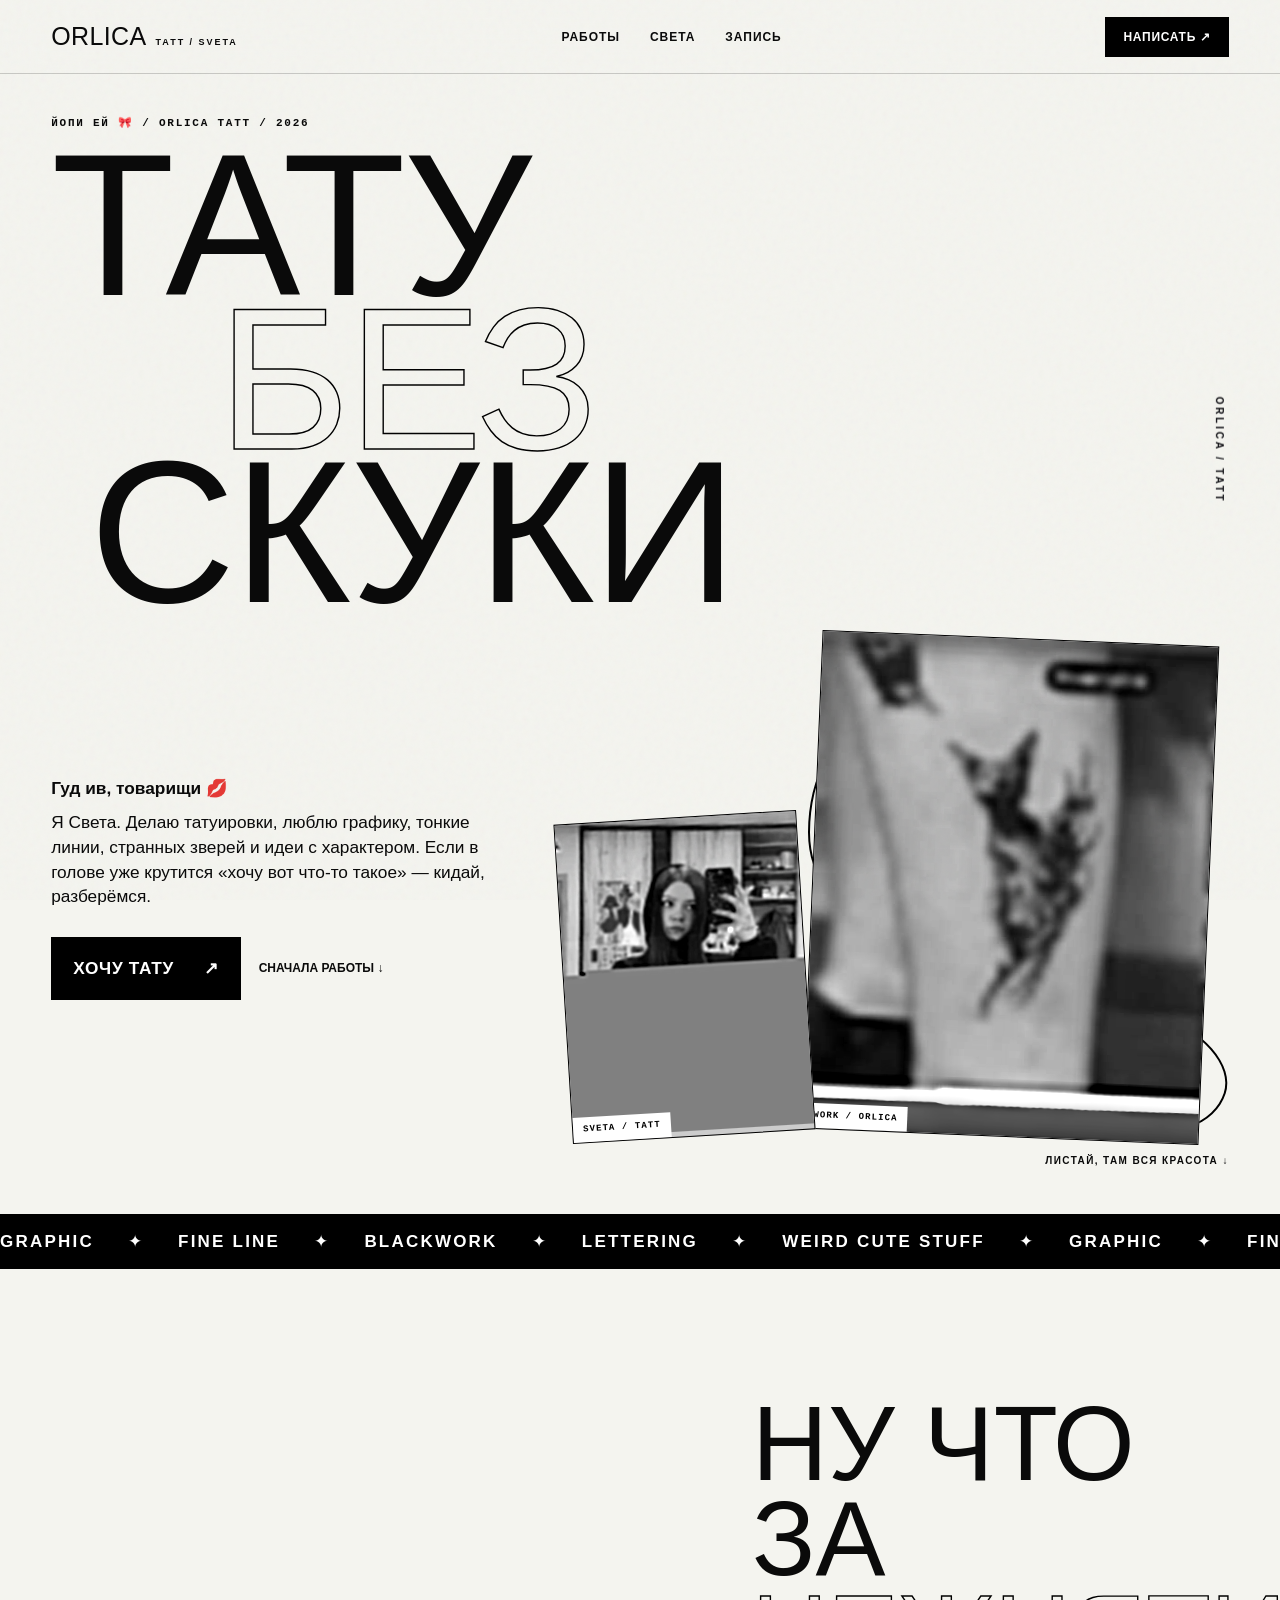
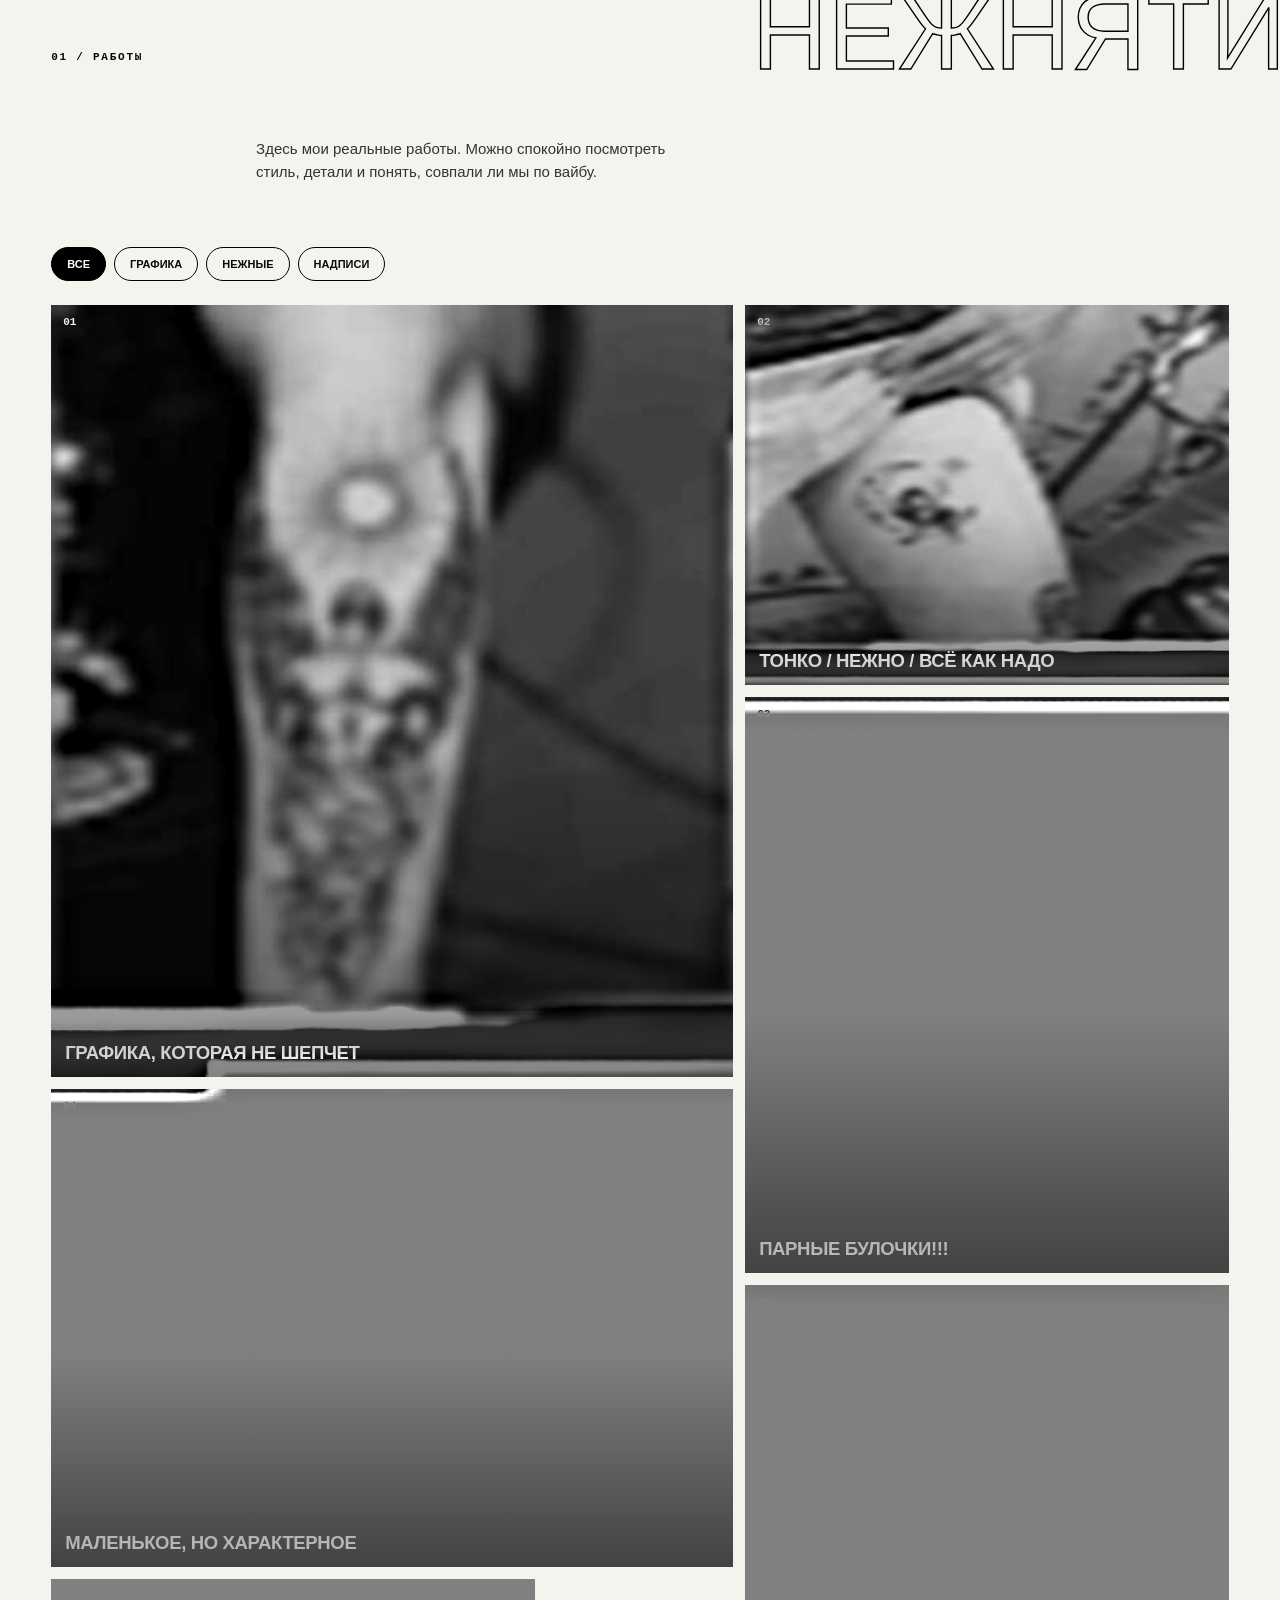
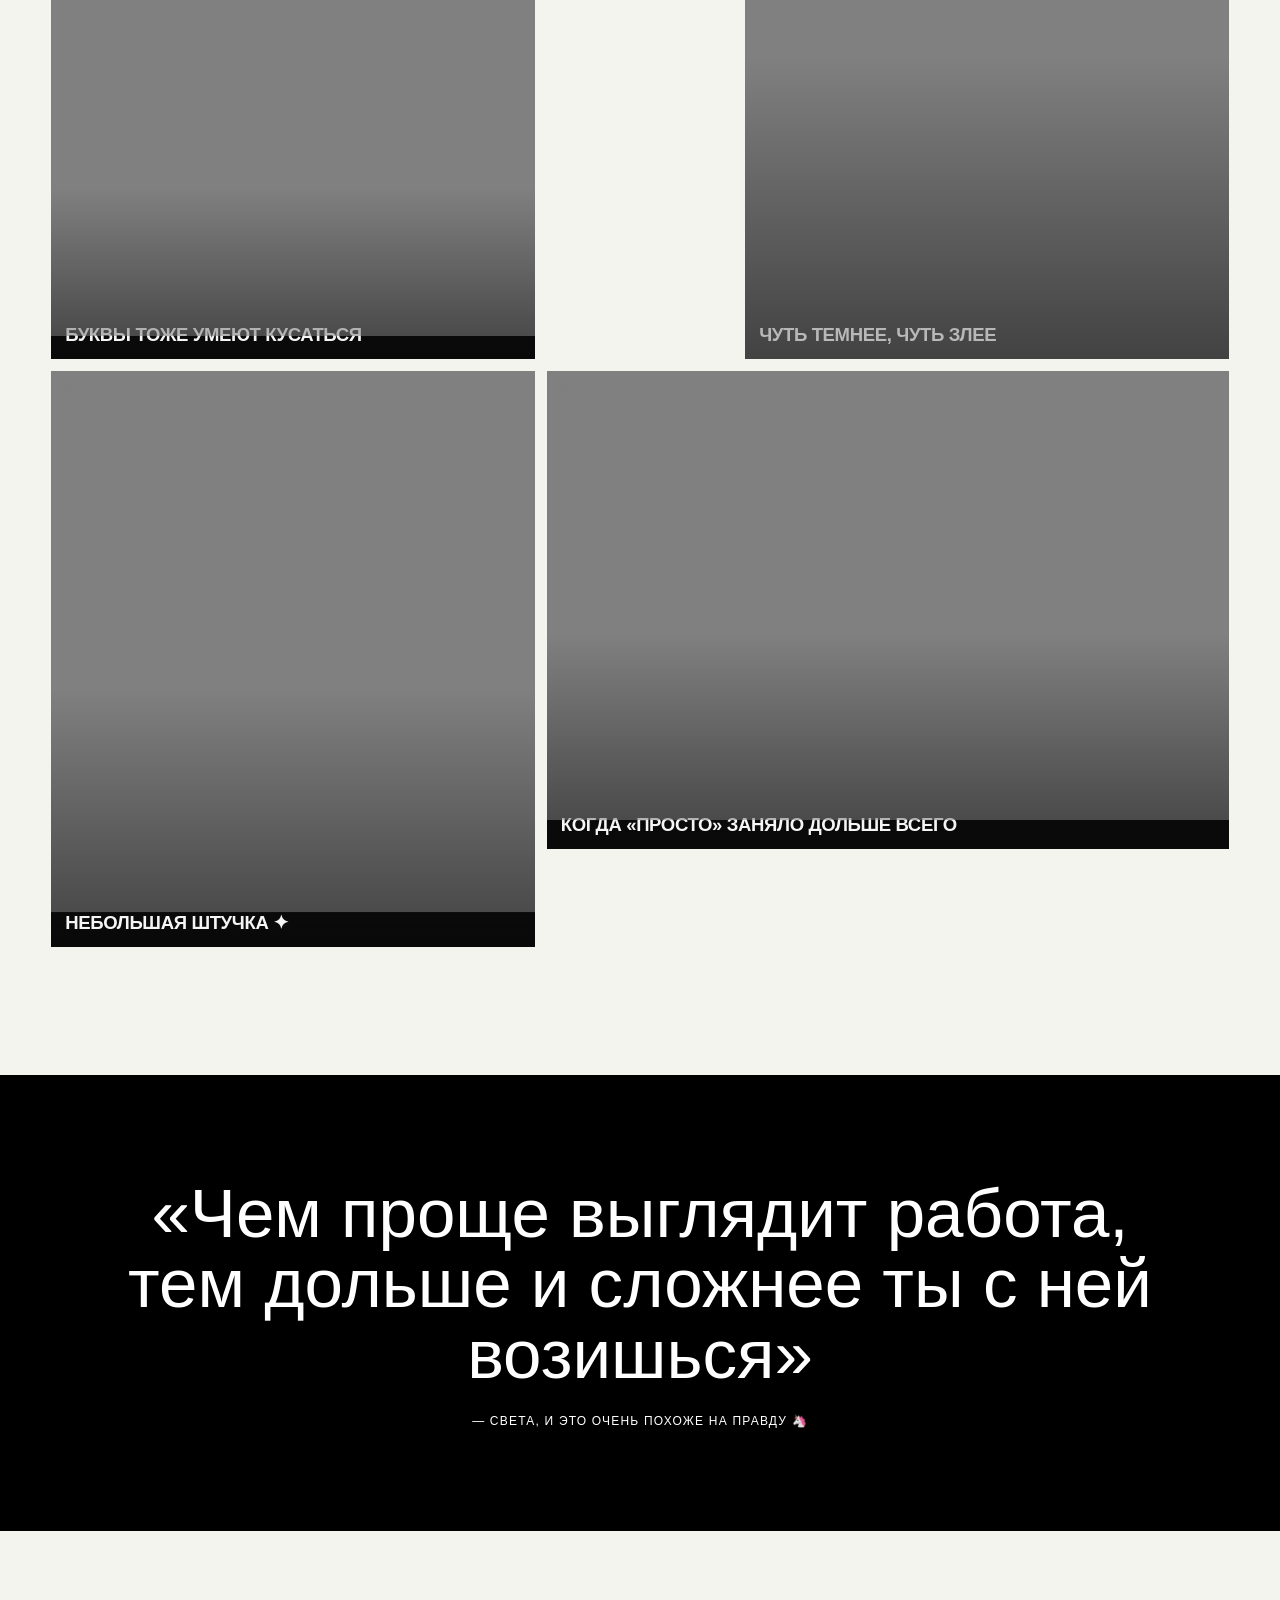
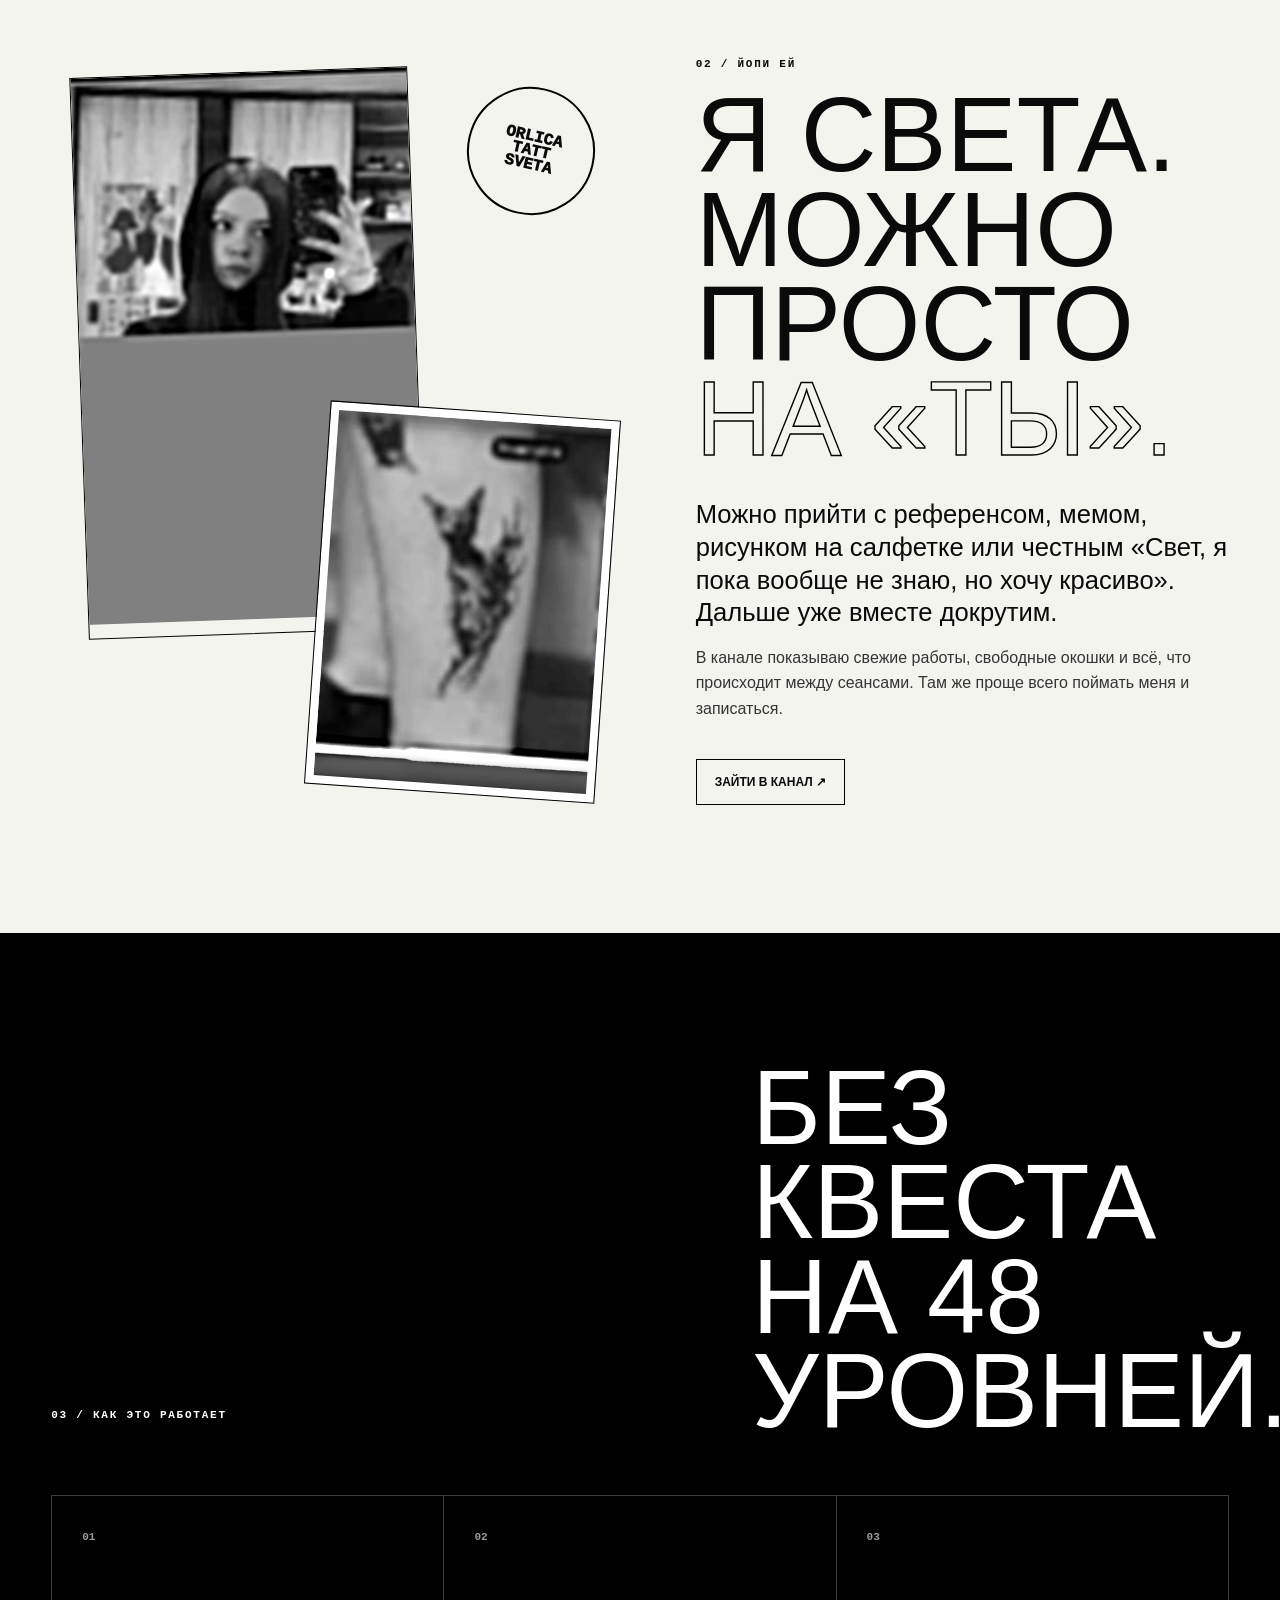
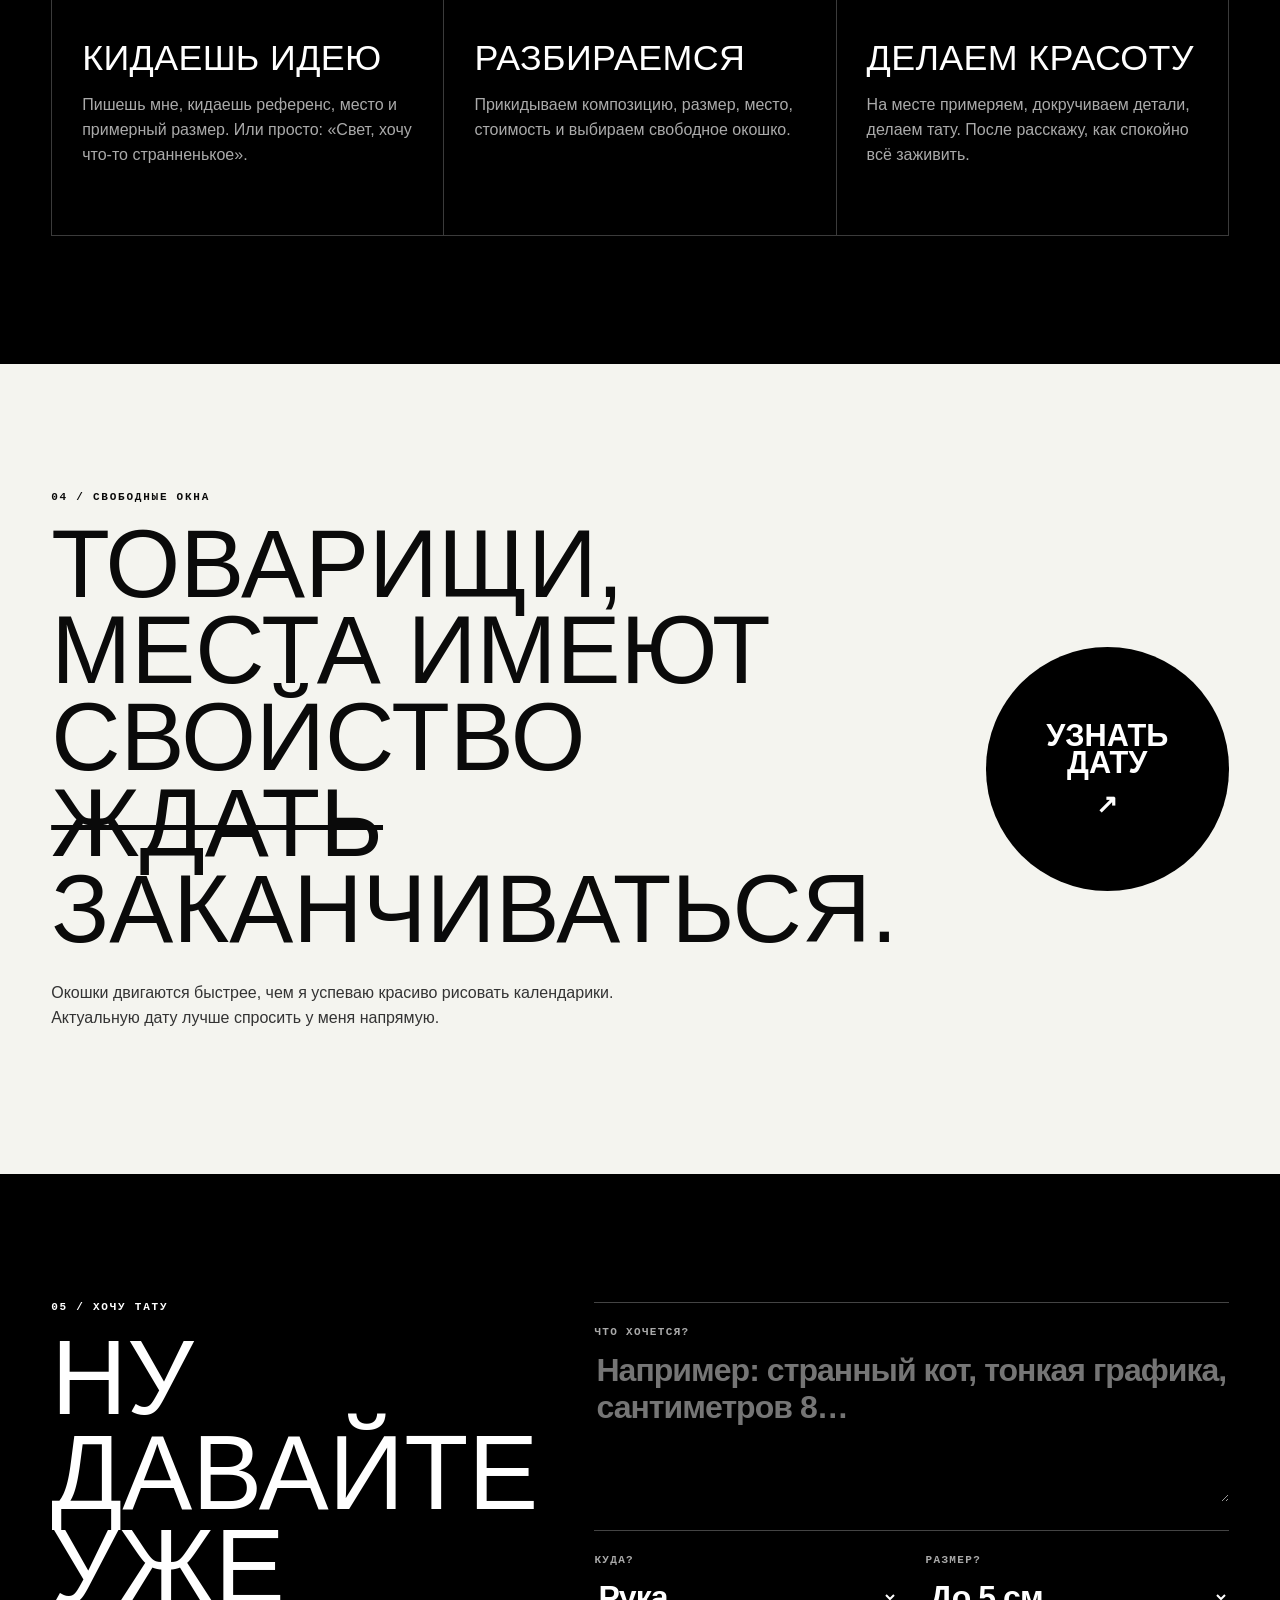
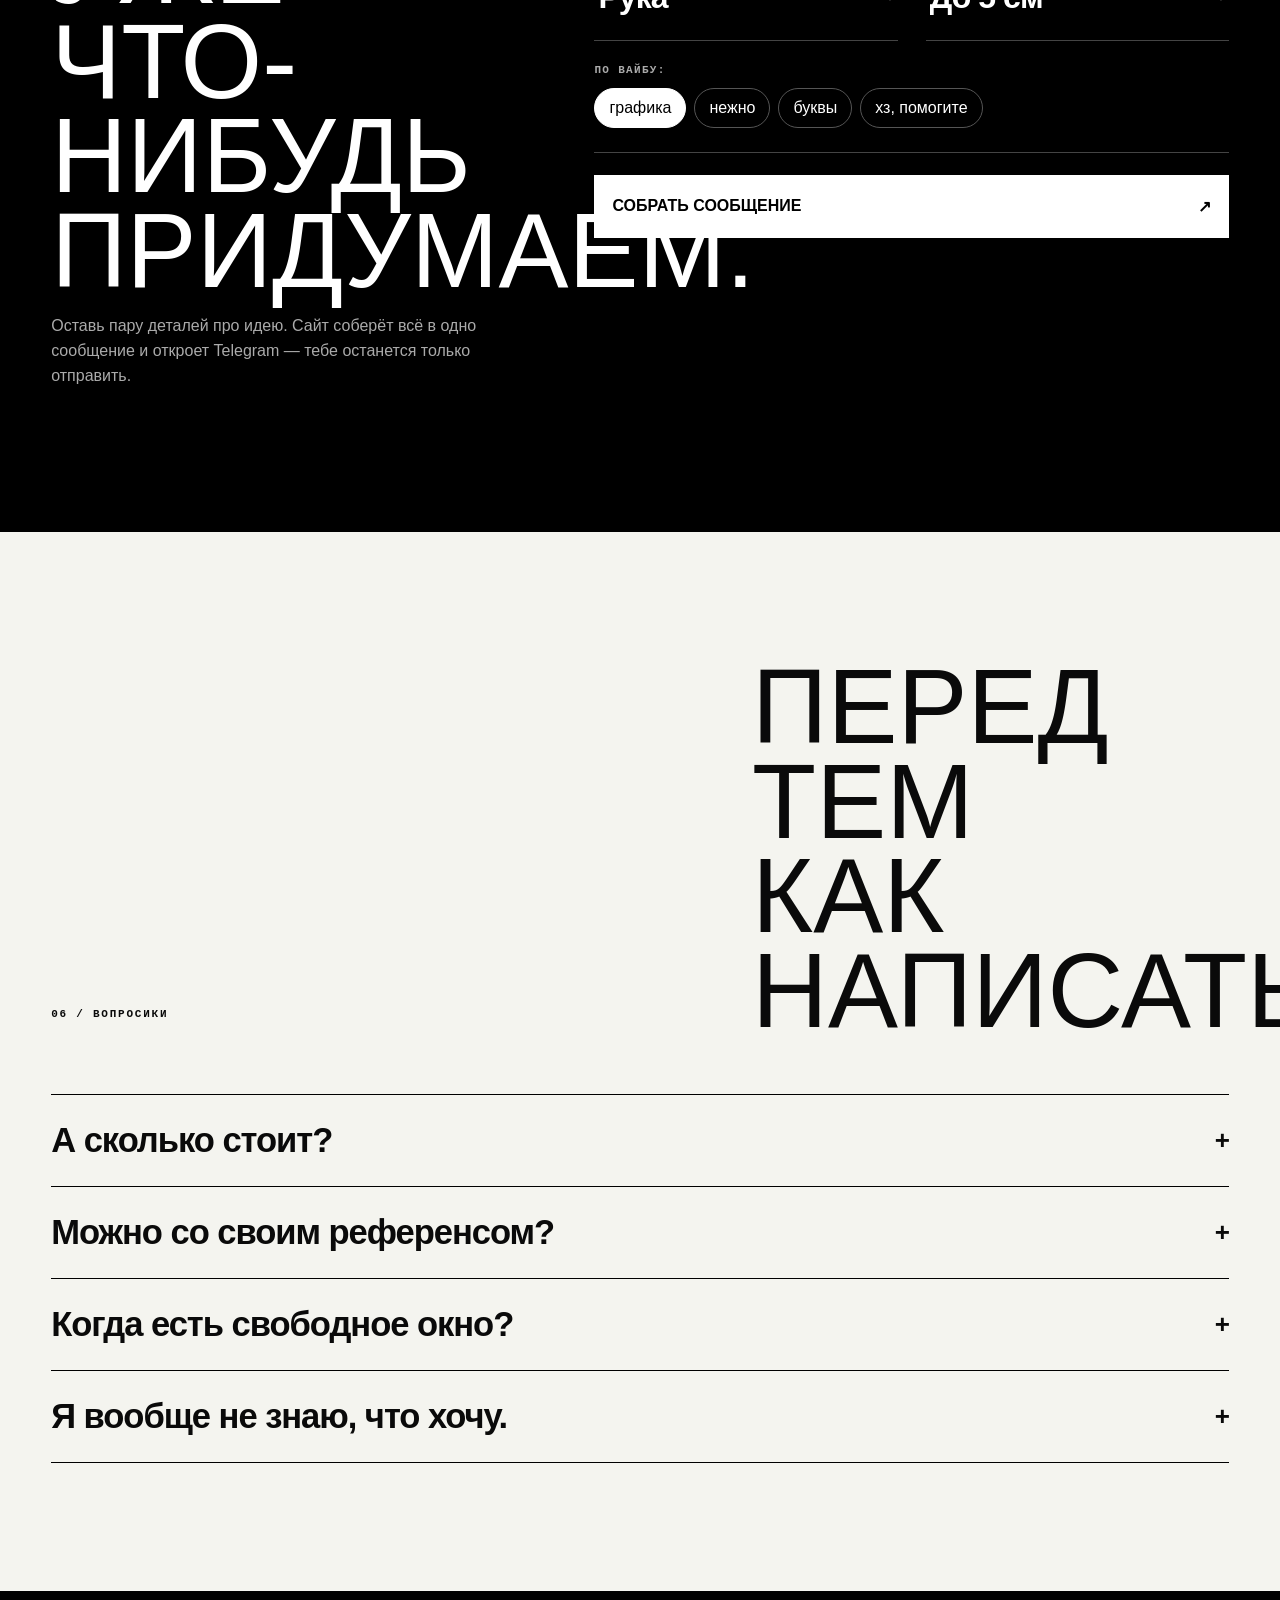
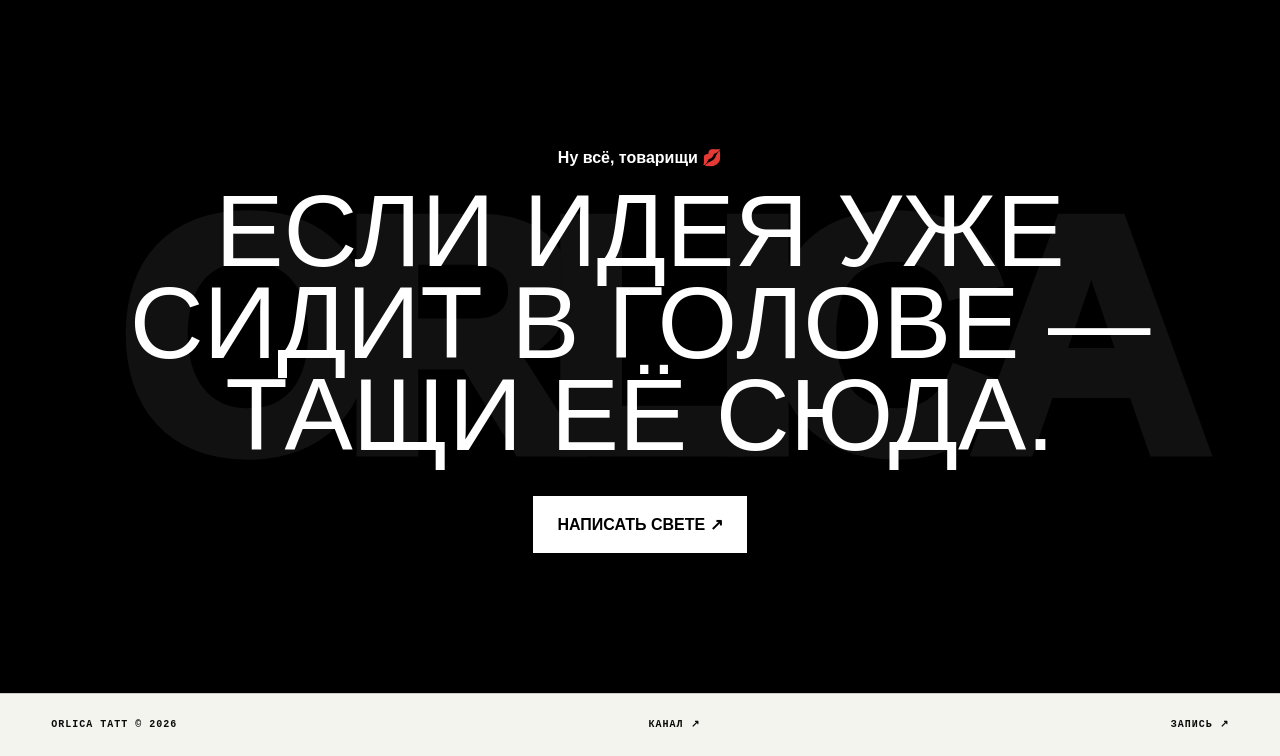
==== commit fb54a18f: "Apply Some Time Later display font" ====
--- a/index.html
+++ b/index.html
@@ -6,8 +6,8 @@
   <meta name="theme-color" content="#f4f4ef" />
   <meta name="description" content="ORLICA TATT — работы Светы, запись на тату-сеанс через Telegram." />
   <title>ORLICA TATT — Света</title>
-  <link rel="stylesheet" href="styles.css?v=6" />
-  <link rel="stylesheet" href="mobile-fix.css?v=6" />
+  <link rel="stylesheet" href="styles.css?v=7" />
+  <link rel="stylesheet" href="mobile-fix.css?v=7" />
 </head>
 <body>
   <div class="grain" aria-hidden="true"></div>
@@ -201,6 +201,6 @@
     <div class="lightbox-meta"><span id="lightboxIndex">ORLICA / 01</span><b id="lightboxTitle">Работа</b></div>
   </dialog>
 
-  <script src="script.js?v=6"></script>
+  <script src="script.js?v=7"></script>
 </body>
 </html>
--- a/styles.css
+++ b/styles.css
@@ -11,3 +11,35 @@
 @media(max-width:560px){:root{--section:72px}.hero{padding-top:84px}.hero-kicker{white-space:nowrap;overflow:hidden;text-overflow:ellipsis}.hero-title{font-size:clamp(62px,21vw,96px);line-height:.74}.hero-visual{height:118vw;max-height:520px}.hero-photo-a{width:74%;height:86%}.hero-photo-b{width:44%;height:49%}.hero-copy{font-size:16px;line-height:1.45}.hero-actions{display:grid;grid-template-columns:1fr;gap:13px}.big-cta{width:100%;justify-content:space-between;padding:17px 18px}.text-link{padding-left:2px}.marquee-track{font-size:14px;gap:24px;padding:14px 0}.section-intro h2,.about-copy h2,.brief-copy h2{font-size:clamp(48px,15.5vw,76px);line-height:.84}.gallery{grid-template-columns:1fr;grid-auto-rows:auto;gap:10px}.work,.work-xl,.work-sm,.work-md,.work-wide,.work-tall{grid-column:auto;grid-row:auto;height:auto;aspect-ratio:4/5}.work:nth-child(2n){aspect-ratio:1/1}.work:nth-child(4n){aspect-ratio:5/4}.work-caption{font-size:18px}.filters{overflow-x:auto;flex-wrap:nowrap;padding-bottom:4px;-webkit-overflow-scrolling:touch}.filter{flex:0 0 auto}.quote-break p{font-size:clamp(31px,10vw,48px)}.quote-break span{line-height:1.5}.about-collage{height:124vw;max-height:560px}.portrait{width:67%;height:76%;left:2%}.about-work{width:56%;height:49%;border-width:6px}.stamp{width:94px;height:94px;font-size:12px}.about-copy .lead{font-size:19px}.process-card{padding:24px}.slots h2{font-size:clamp(47px,14.5vw,70px);line-height:.84}.slots p:last-child{font-size:15px}.circle-cta{width:180px;height:180px;flex-basis:180px;font-size:24px}.brief{padding-top:78px;padding-bottom:78px}.brief-form textarea,.brief-form select{font-size:25px}.brief-form label{padding:21px 0}.chips{gap:7px}.chip{padding:10px 12px}.faq summary{font-size:22px;line-height:1.05}.faq details p{font-size:15px}.finale{min-height:70svh;padding:84px var(--pad) 110px}.finale h2{font-size:clamp(48px,14vw,70px);line-height:.84}.finale-word{font-size:45vw}.final-cta{width:100%;max-width:360px;padding:18px}.footer,footer{flex-wrap:wrap;row-gap:14px}.lightbox{width:100vw;height:100svh;max-width:none;max-height:none;margin:0}.lightbox-image{height:calc(100% - 64px)}.lightbox-meta{height:64px;font-size:10px}}
 @media(min-width:1500px){.hero-title{font-size:220px}.hero-stage{grid-template-columns:470px 1fr}.hero-visual{height:620px}.gallery{grid-auto-rows:92px}}
 @media(prefers-reduced-motion:reduce){*{scroll-behavior:auto!important;animation:none!important;transition:none!important}.reveal{opacity:1;transform:none;filter:none}}
+/* ORLICA DISPLAY FONT V7 */
+@font-face{
+  font-family:'Some Time Later ORLICA';
+  src:url('https://raw.githubusercontent.com/ctrlcctrlv/some-time-later/master/Some%20Time%20Later.woff2') format('woff2');
+  font-style:normal;
+  font-weight:400;
+  font-display:swap;
+}
+:root{--display-font:'Some Time Later ORLICA','Arial Black',Impact,sans-serif}
+.hero-title,.section-intro h2,.about-copy h2,.brief-copy h2,.slots h2,.finale h2,.quote-break p,.process-card h3,.logo span{
+  font-family:var(--display-font);
+  font-weight:400;
+  letter-spacing:.005em;
+}
+.hero-title{line-height:.76;letter-spacing:-.012em}
+.section-intro h2,.about-copy h2,.brief-copy h2,.slots h2,.finale h2{line-height:.9;letter-spacing:0}
+.quote-break p{line-height:1.02;letter-spacing:0}
+.process-card h3{line-height:1.02;letter-spacing:.01em}
+.logo span{letter-spacing:.015em;font-size:25px}
+.outline,.outline-dark{-webkit-text-stroke-width:1.4px}
+@media(max-width:860px){
+  .hero-title{font-size:clamp(62px,19vw,112px);line-height:.8}
+  .section-intro h2,.about-copy h2,.brief-copy h2{font-size:clamp(46px,13vw,70px);line-height:.94}
+  .slots h2,.finale h2{font-size:clamp(46px,12.8vw,68px);line-height:.94}
+  .quote-break p{font-size:clamp(31px,8.6vw,45px);line-height:1.05}
+  .process-card h3{font-size:clamp(29px,8vw,40px)}
+  .logo span{font-size:23px}
+}
+@media(max-width:430px){
+  .hero-title{font-size:clamp(58px,18.2vw,84px)}
+  .section-intro h2,.about-copy h2,.brief-copy h2{font-size:clamp(42px,12.2vw,61px)}
+}
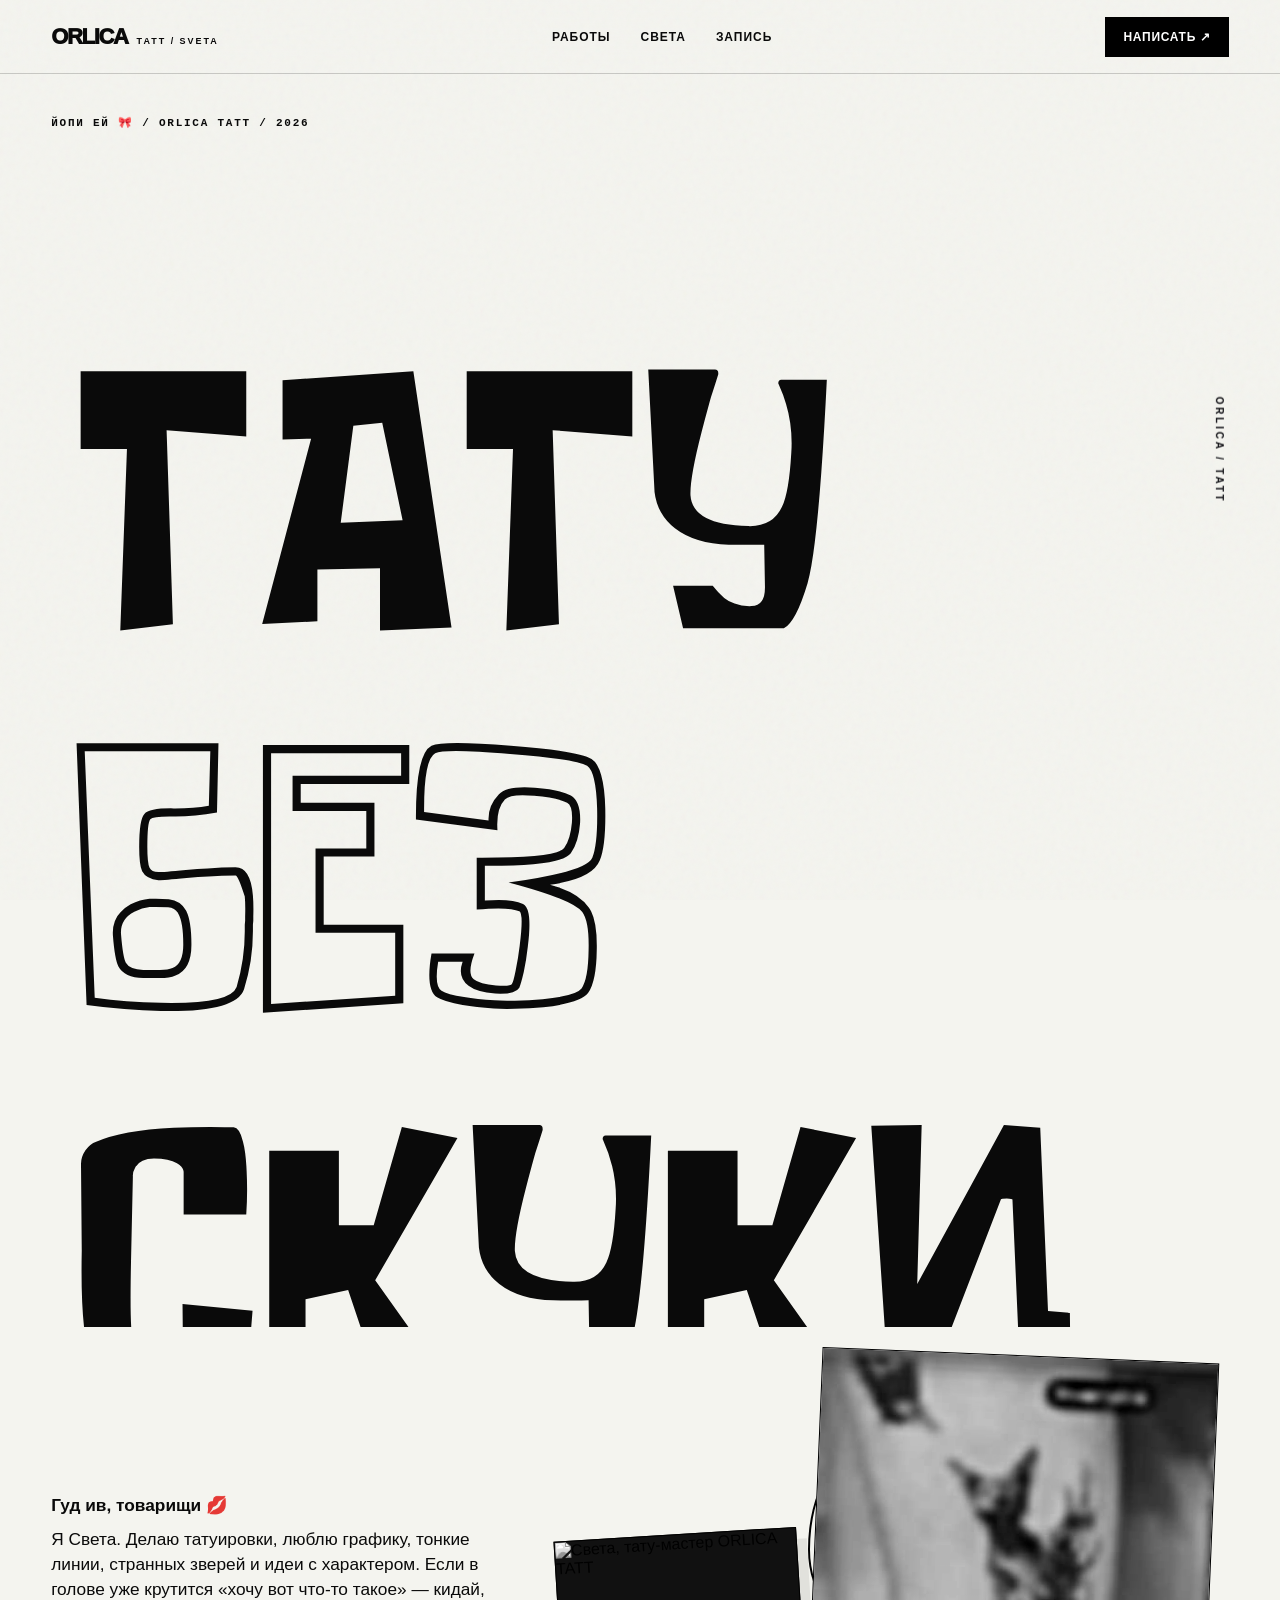
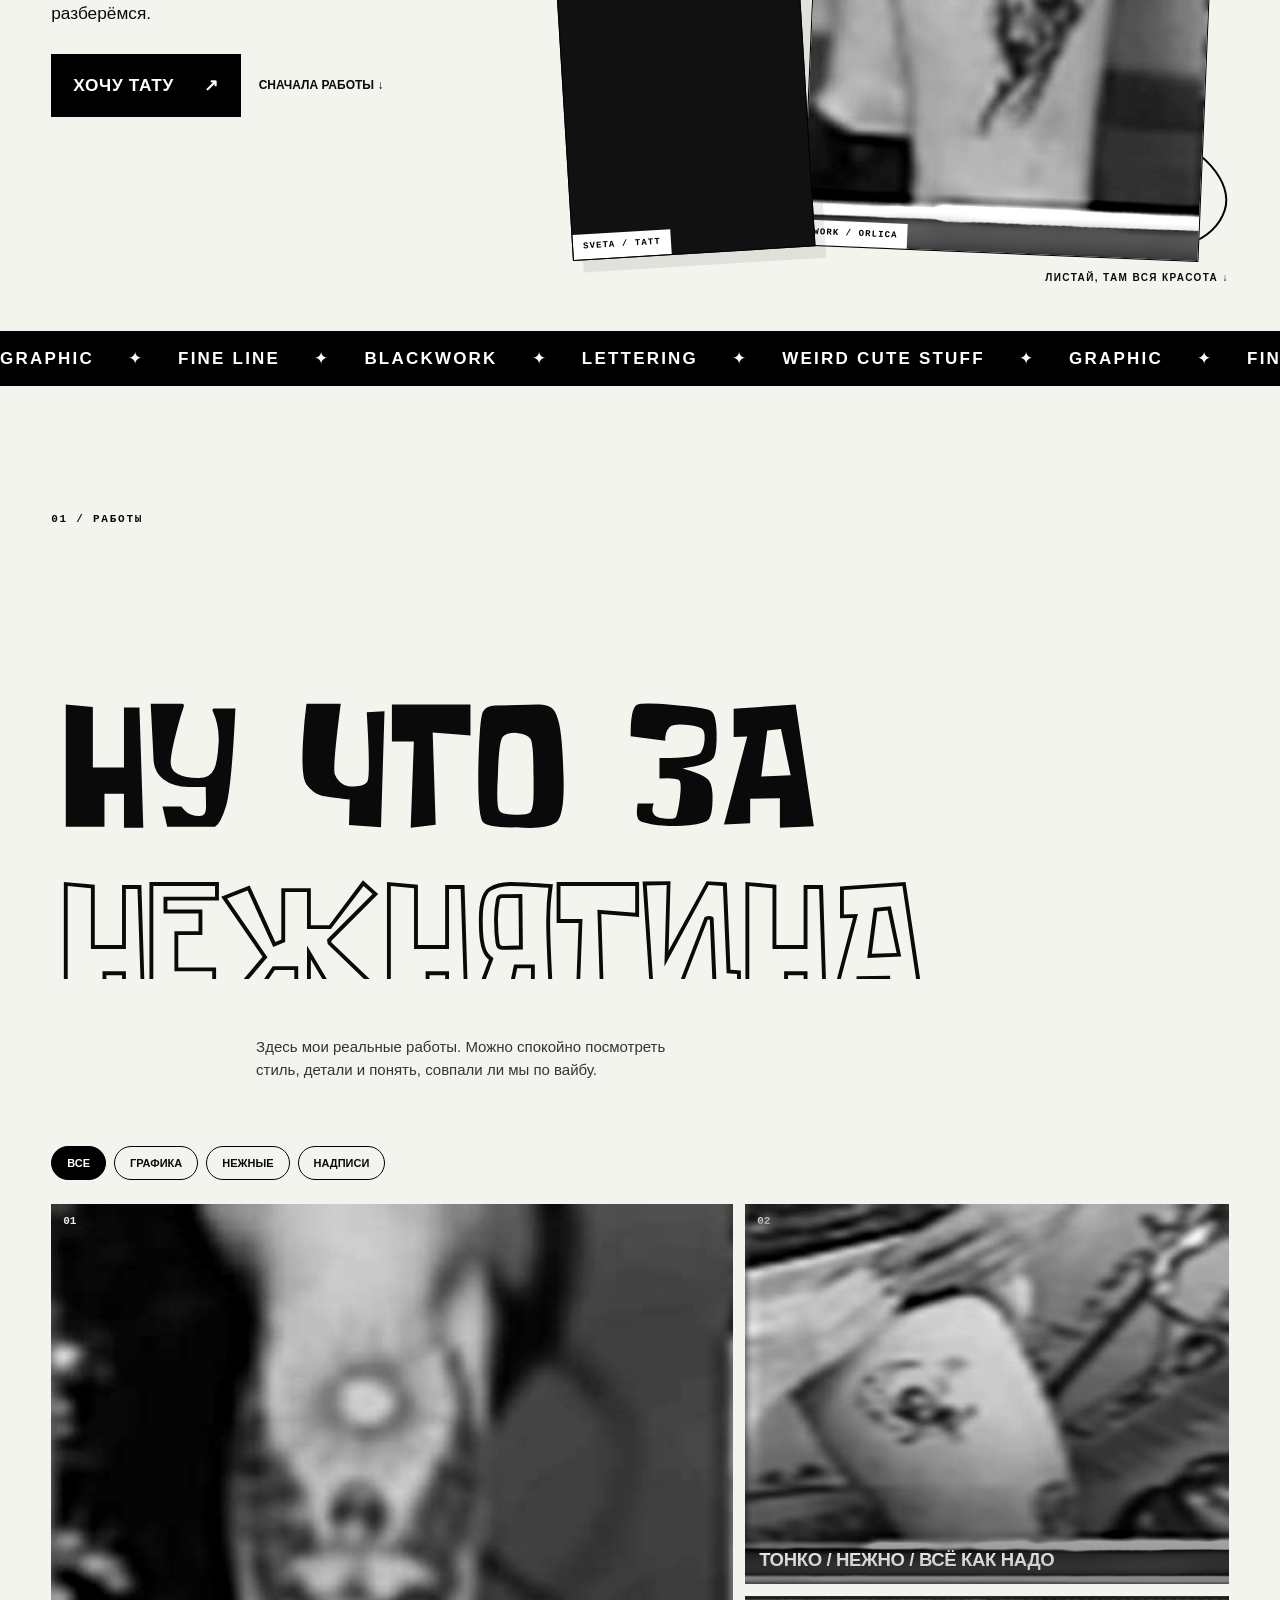
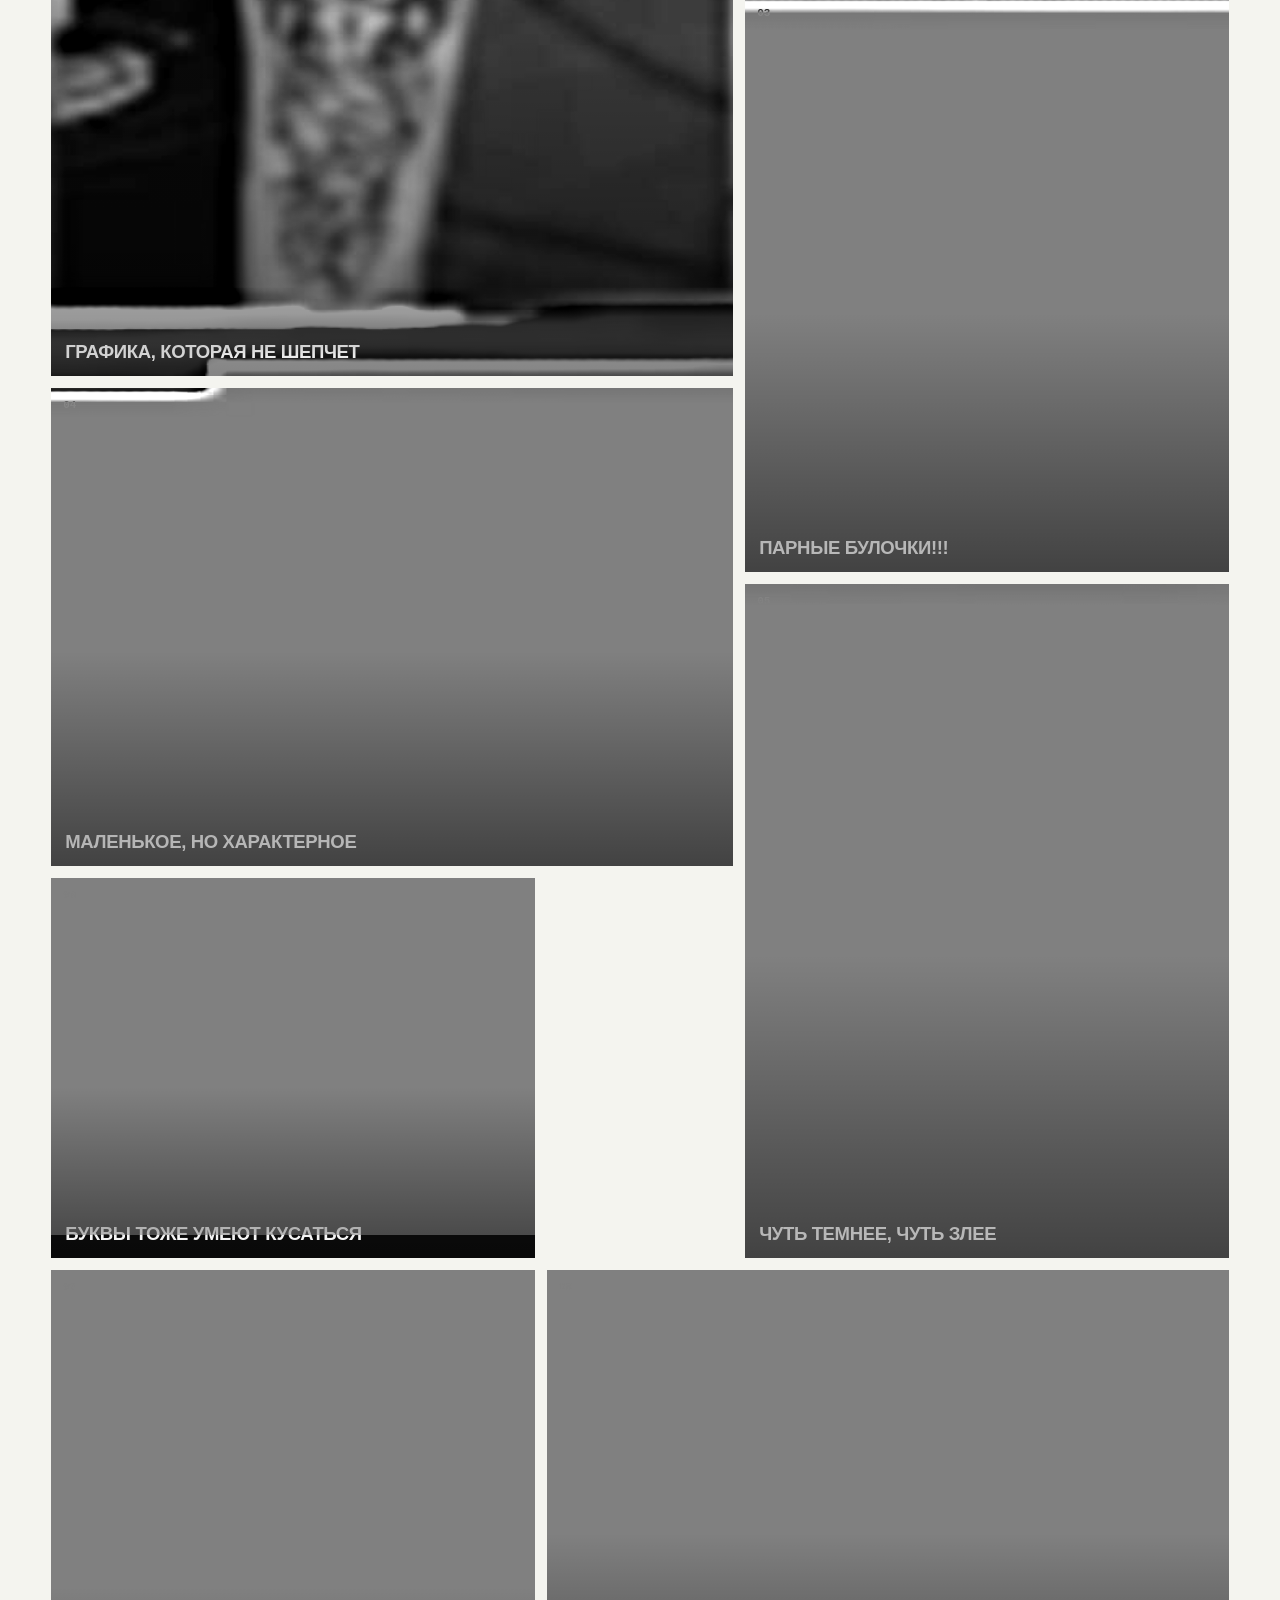
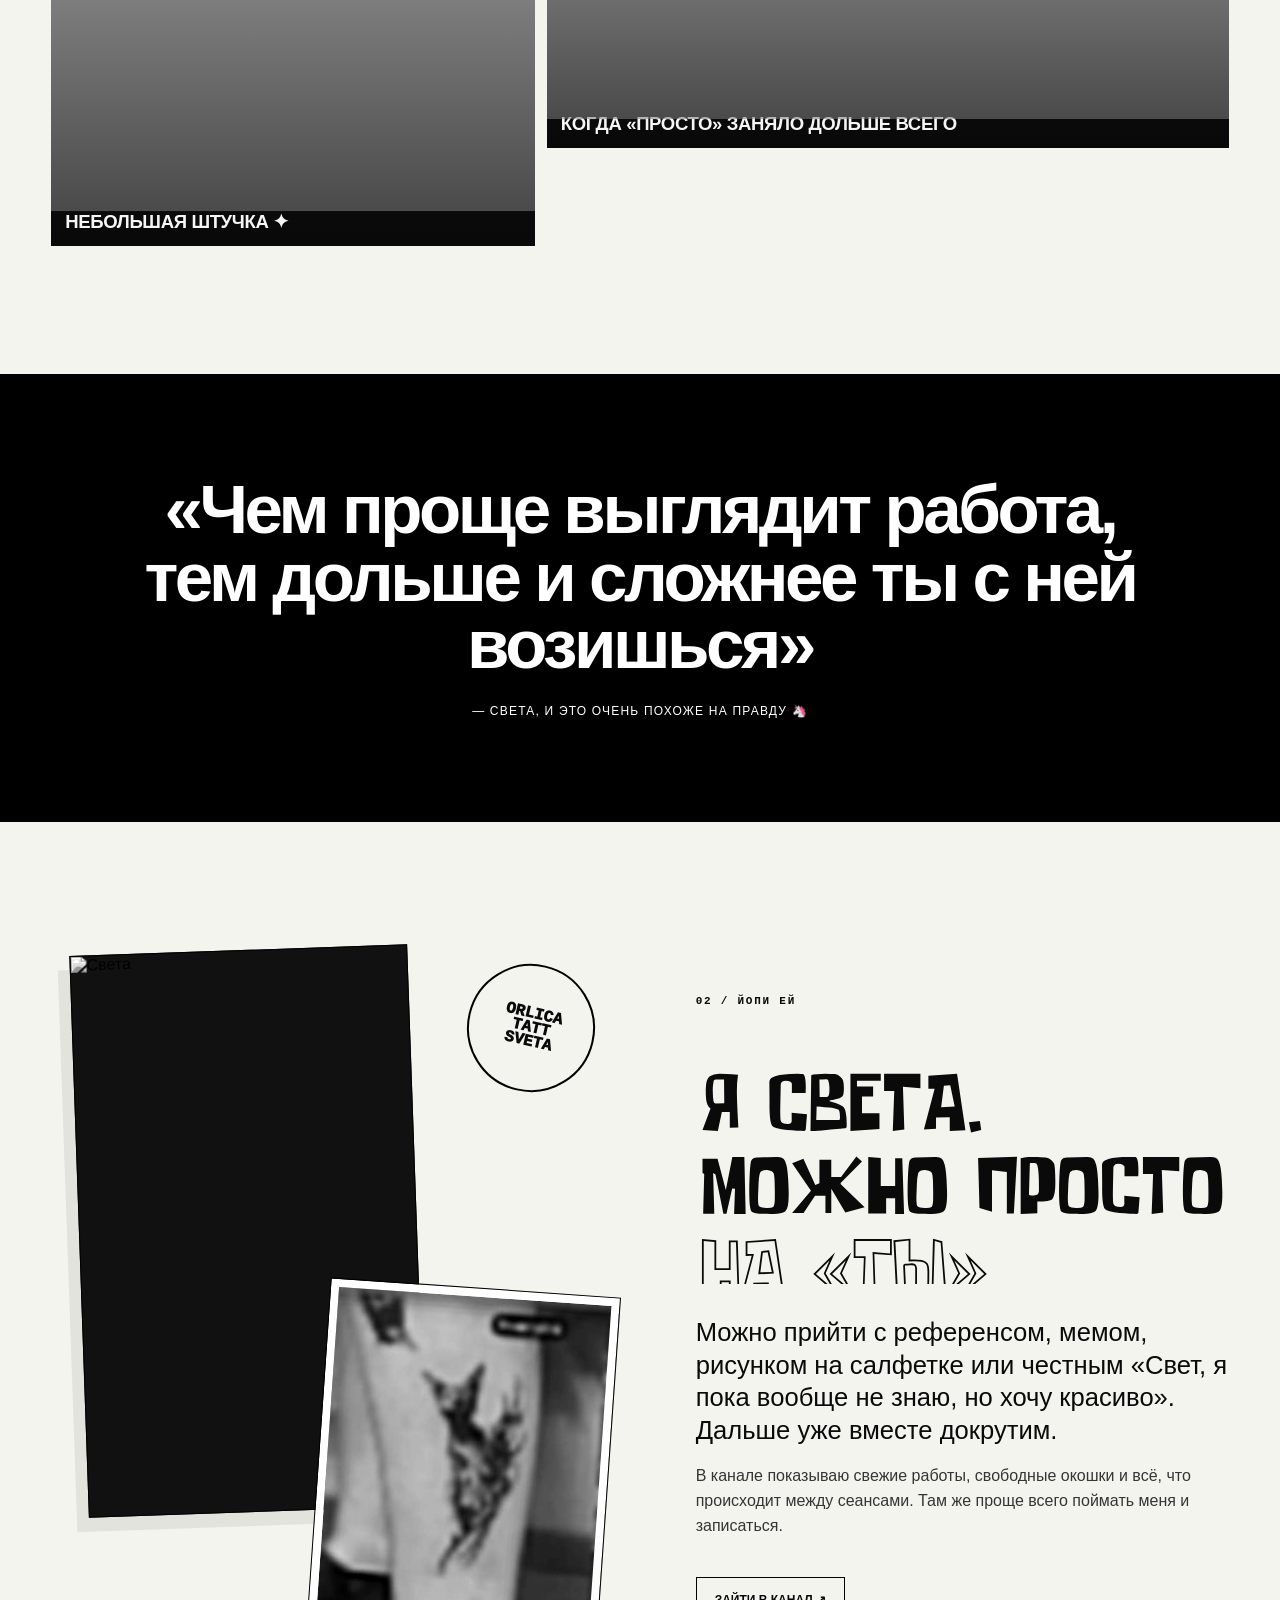
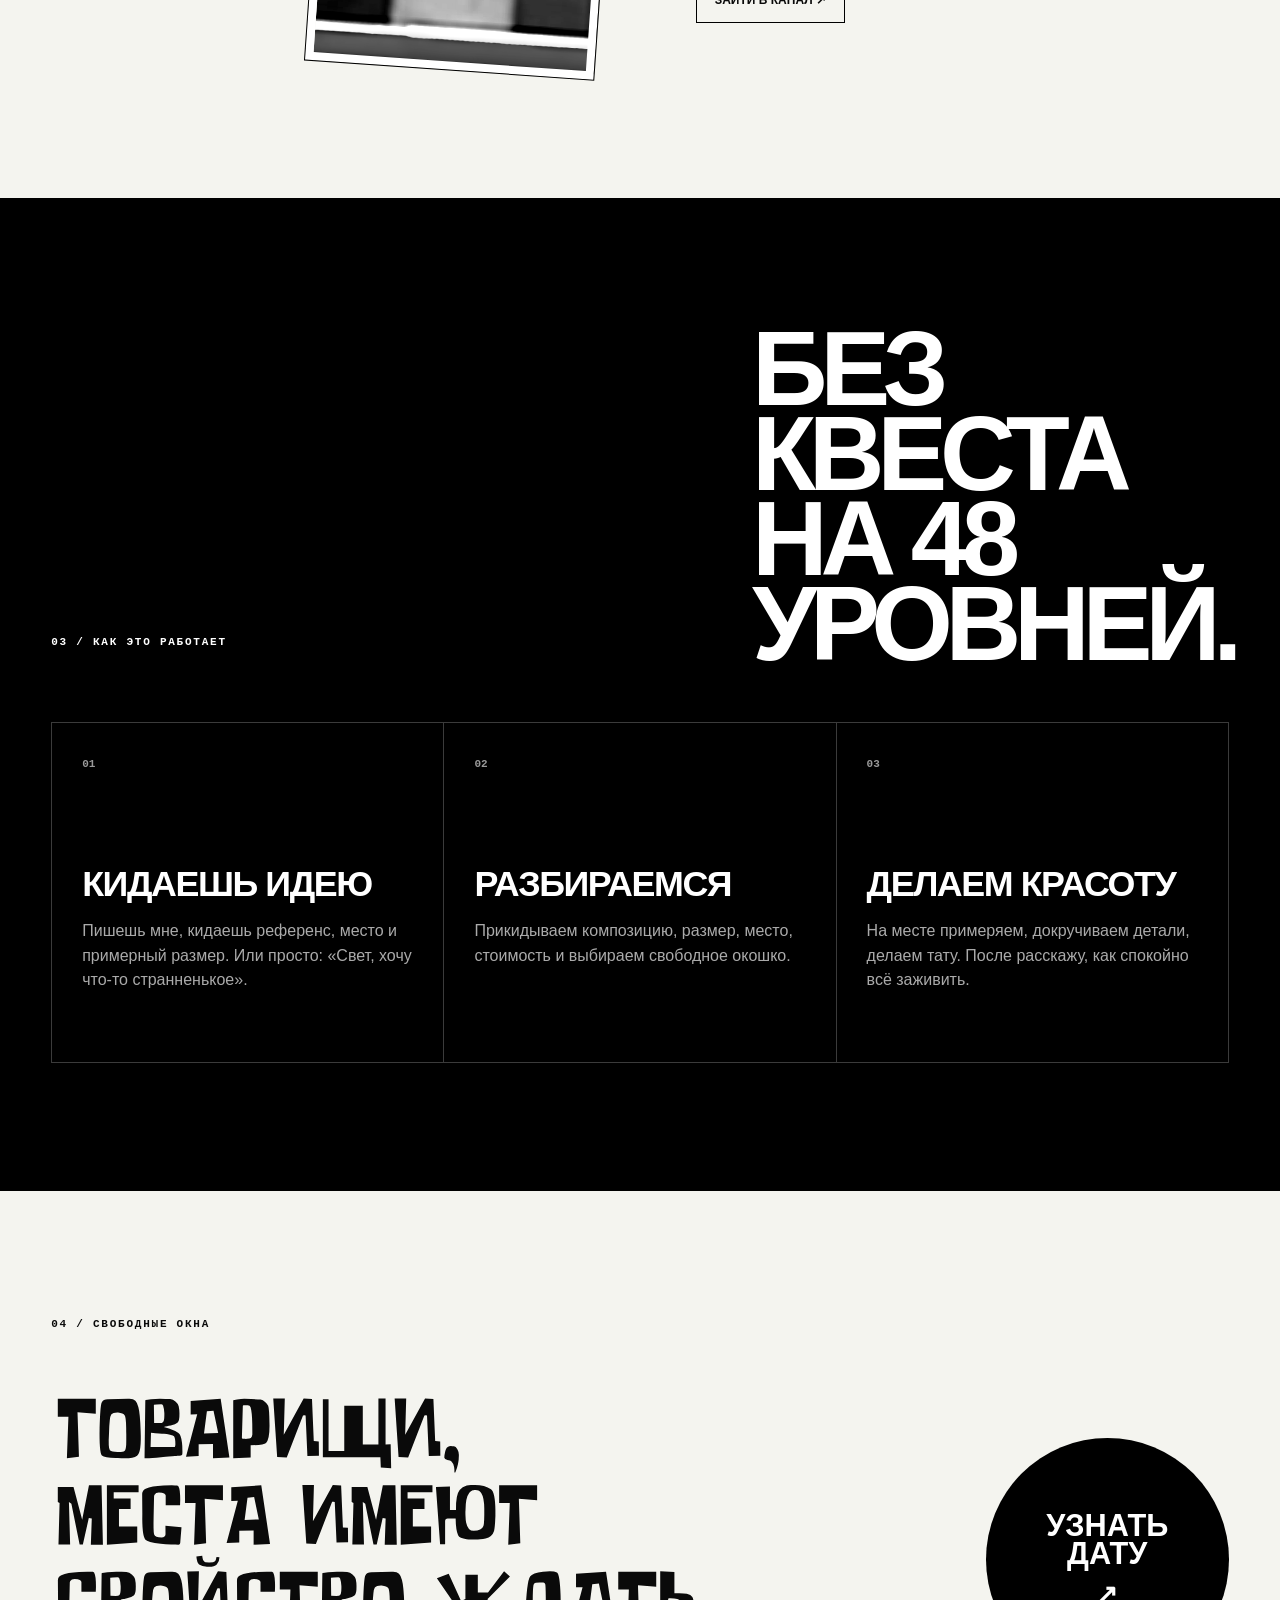
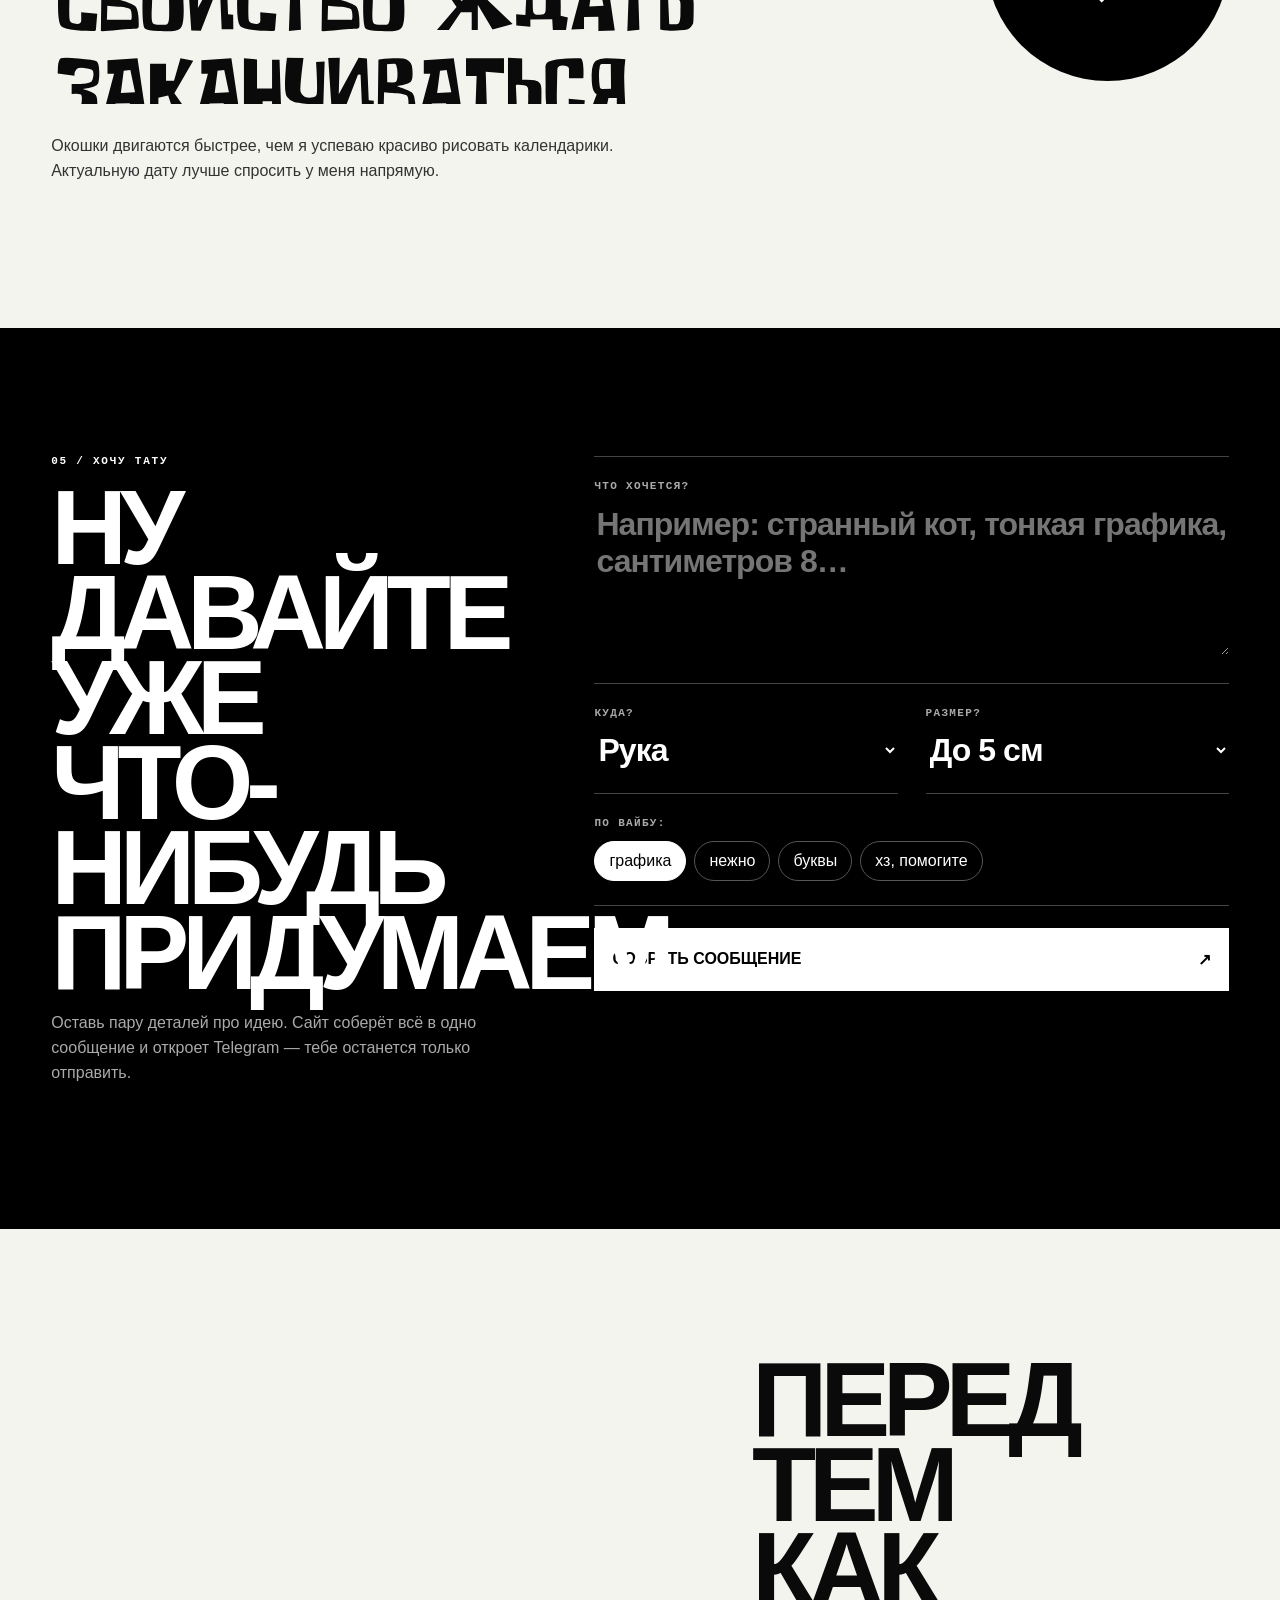
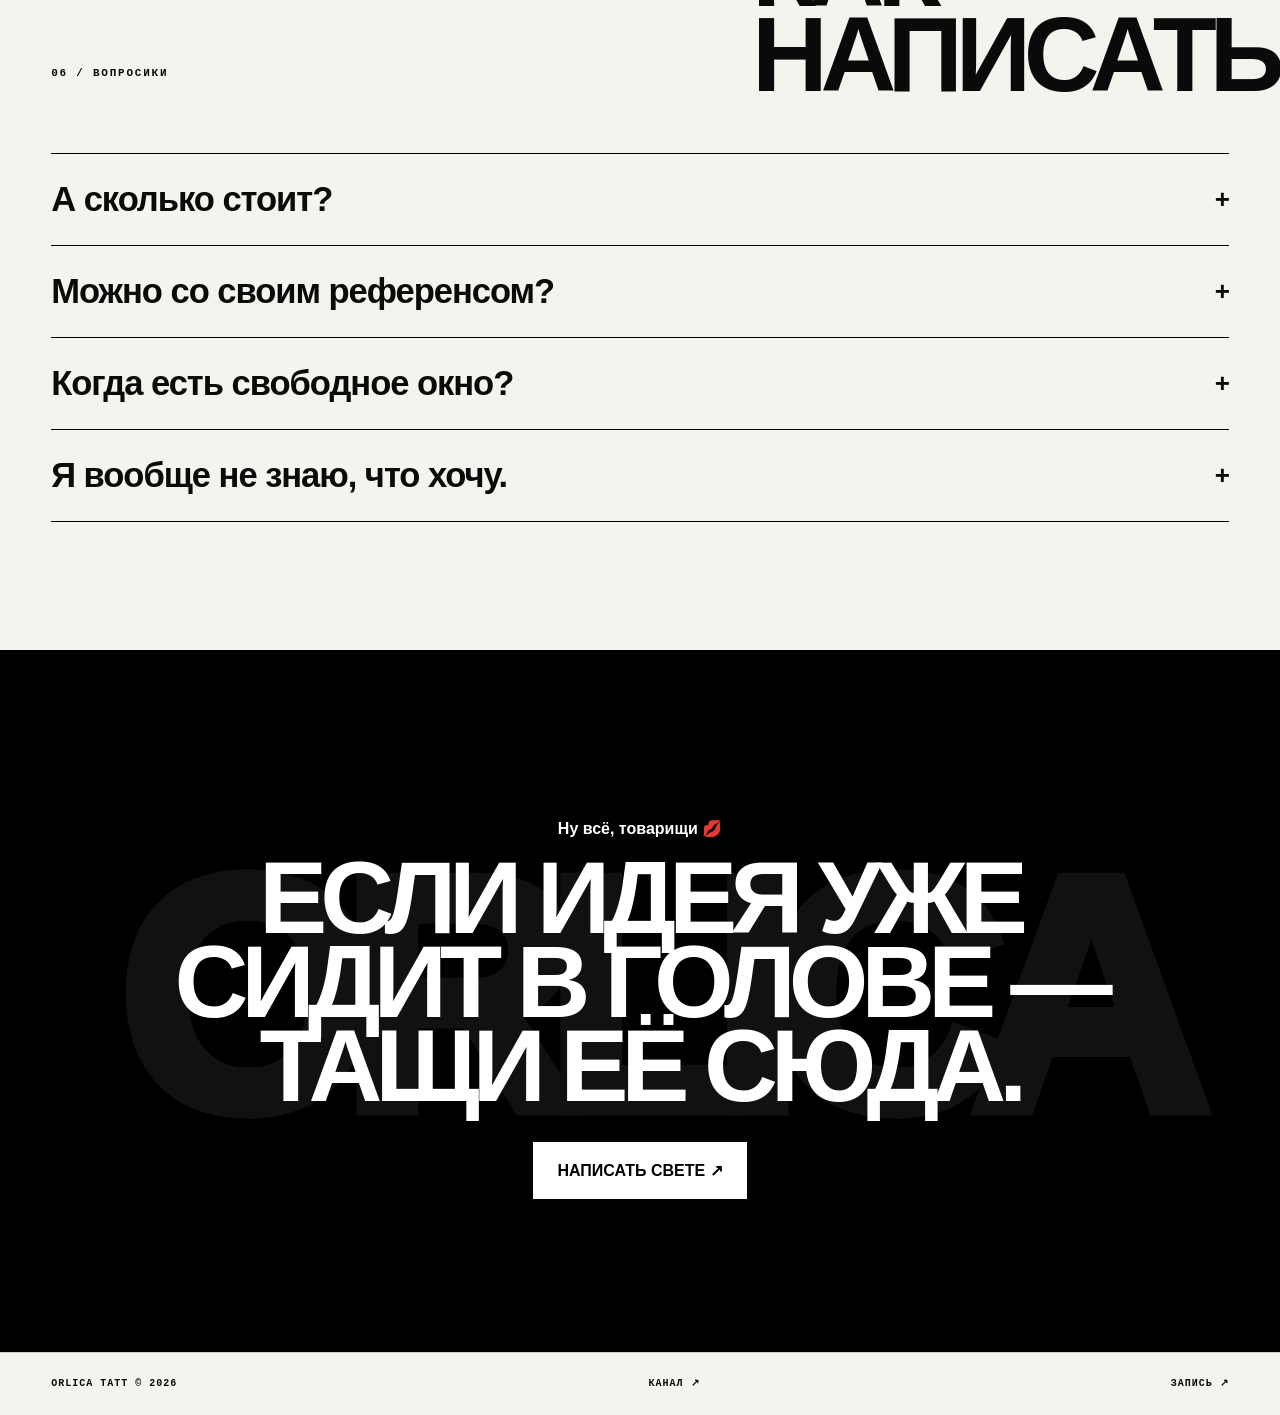
==== commit d05c4d3d: "Use exact SHA vector typography and Svetа portrait" ====
--- a/index.html
+++ b/index.html
@@ -6,8 +6,9 @@
   <meta name="theme-color" content="#f4f4ef" />
   <meta name="description" content="ORLICA TATT — работы Светы, запись на тату-сеанс через Telegram." />
   <title>ORLICA TATT — Света</title>
-  <link rel="stylesheet" href="styles.css?v=7" />
-  <link rel="stylesheet" href="mobile-fix.css?v=7" />
+  <link rel="stylesheet" href="styles.css?v=8" />
+  <link rel="stylesheet" href="mobile-fix.css?v=8" />
+  <link rel="stylesheet" href="type-v8.css?v=8" />
 </head>
 <body>
   <div class="grain" aria-hidden="true"></div>
@@ -29,7 +30,7 @@
   <main id="top">
     <section class="hero">
       <div class="hero-kicker reveal">Йопи ей 🎀 / ORLICA TATT / 2026</div>
-      <h1 class="hero-title reveal"><span>ТАТУ</span><span class="outline">БЕЗ</span><span>СКУКИ</span></h1>
+      <div class="hero-title-art reveal"><img src="assets/type/hero-title.svg" alt="ТАТУ БЕЗ СКУКИ"></div>
 
       <div class="hero-stage">
         <div class="hero-copy reveal">
@@ -47,7 +48,7 @@
             <span class="photo-code">WORK / ORLICA</span>
           </div>
           <div class="hero-photo hero-photo-b parallax" data-speed="-.025">
-            <img src="assets/artist.jpg" alt="Света, тату-мастер ORLICA TATT" />
+            <img src="assets/sveta-red.jpg" alt="Света, тату-мастер ORLICA TATT" />
             <span class="photo-code">SVETA / TATT</span>
           </div>
           <div class="ink-ring ring-a" aria-hidden="true"></div>
@@ -68,7 +69,7 @@
     <section id="works" class="works section-pad">
       <div class="section-intro reveal">
         <p class="eyebrow">01 / РАБОТЫ</p>
-        <h2>Ну что за<br><span class="outline-dark">нежнятина.</span></h2>
+        <img class="display-heading" src="assets/type/works-title.svg" alt="Ну что за нежнятина.">
         <p class="intro-note">Здесь мои реальные работы. Можно спокойно посмотреть стиль, детали и понять, совпали ли мы по вайбу.</p>
       </div>
 
@@ -114,13 +115,13 @@
 
     <section id="about" class="about section-pad">
       <div class="about-collage reveal">
-        <div class="portrait"><img src="assets/artist.jpg" alt="Света"></div>
+        <div class="portrait"><img src="assets/sveta-red.jpg" alt="Света"></div>
         <div class="about-work sprite sprite-cat"></div>
         <div class="stamp">ORLICA<br>TATT<br>SVETA</div>
       </div>
       <div class="about-copy reveal">
         <p class="eyebrow">02 / ЙОПИ ЕЙ</p>
-        <h2>Я Света.<br>Можно просто<br><span class="outline-dark">на «ты».</span></h2>
+        <img class="display-heading" src="assets/type/about-title.svg" alt="Я Света. Можно просто на ты.">
         <p class="lead">Можно прийти с референсом, мемом, рисунком на салфетке или честным «Свет, я пока вообще не знаю, но хочу красиво». Дальше уже вместе докрутим.</p>
         <p>В канале показываю свежие работы, свободные окошки и всё, что происходит между сеансами. Там же проще всего поймать меня и записаться.</p>
         <a class="outline-cta magnetic" href="https://t.me/orlica_tatt" target="_blank" rel="noreferrer">зайти в канал ↗</a>
@@ -142,7 +143,7 @@
     <section class="slots section-pad">
       <div class="slots-text reveal">
         <p class="eyebrow">04 / СВОБОДНЫЕ ОКНА</p>
-        <h2>Товарищи,<br>места имеют<br>свойство <span class="strike">ждать</span><br>заканчиваться.</h2>
+        <img class="display-heading" src="assets/type/slots-title.svg" alt="Товарищи, места имеют свойство заканчиваться.">
         <p>Окошки двигаются быстрее, чем я успеваю красиво рисовать календарики. Актуальную дату лучше спросить у меня напрямую.</p>
       </div>
       <a class="circle-cta magnetic reveal" href="https://t.me/Sveta_orel09" target="_blank" rel="noreferrer"><span>узнать<br>дату</span><b>↗</b></a>
@@ -201,6 +202,6 @@
     <div class="lightbox-meta"><span id="lightboxIndex">ORLICA / 01</span><b id="lightboxTitle">Работа</b></div>
   </dialog>
 
-  <script src="script.js?v=7"></script>
+  <script src="script.js?v=8"></script>
 </body>
 </html>
--- a/styles.css
+++ b/styles.css
@@ -11,35 +11,3 @@
 @media(max-width:560px){:root{--section:72px}.hero{padding-top:84px}.hero-kicker{white-space:nowrap;overflow:hidden;text-overflow:ellipsis}.hero-title{font-size:clamp(62px,21vw,96px);line-height:.74}.hero-visual{height:118vw;max-height:520px}.hero-photo-a{width:74%;height:86%}.hero-photo-b{width:44%;height:49%}.hero-copy{font-size:16px;line-height:1.45}.hero-actions{display:grid;grid-template-columns:1fr;gap:13px}.big-cta{width:100%;justify-content:space-between;padding:17px 18px}.text-link{padding-left:2px}.marquee-track{font-size:14px;gap:24px;padding:14px 0}.section-intro h2,.about-copy h2,.brief-copy h2{font-size:clamp(48px,15.5vw,76px);line-height:.84}.gallery{grid-template-columns:1fr;grid-auto-rows:auto;gap:10px}.work,.work-xl,.work-sm,.work-md,.work-wide,.work-tall{grid-column:auto;grid-row:auto;height:auto;aspect-ratio:4/5}.work:nth-child(2n){aspect-ratio:1/1}.work:nth-child(4n){aspect-ratio:5/4}.work-caption{font-size:18px}.filters{overflow-x:auto;flex-wrap:nowrap;padding-bottom:4px;-webkit-overflow-scrolling:touch}.filter{flex:0 0 auto}.quote-break p{font-size:clamp(31px,10vw,48px)}.quote-break span{line-height:1.5}.about-collage{height:124vw;max-height:560px}.portrait{width:67%;height:76%;left:2%}.about-work{width:56%;height:49%;border-width:6px}.stamp{width:94px;height:94px;font-size:12px}.about-copy .lead{font-size:19px}.process-card{padding:24px}.slots h2{font-size:clamp(47px,14.5vw,70px);line-height:.84}.slots p:last-child{font-size:15px}.circle-cta{width:180px;height:180px;flex-basis:180px;font-size:24px}.brief{padding-top:78px;padding-bottom:78px}.brief-form textarea,.brief-form select{font-size:25px}.brief-form label{padding:21px 0}.chips{gap:7px}.chip{padding:10px 12px}.faq summary{font-size:22px;line-height:1.05}.faq details p{font-size:15px}.finale{min-height:70svh;padding:84px var(--pad) 110px}.finale h2{font-size:clamp(48px,14vw,70px);line-height:.84}.finale-word{font-size:45vw}.final-cta{width:100%;max-width:360px;padding:18px}.footer,footer{flex-wrap:wrap;row-gap:14px}.lightbox{width:100vw;height:100svh;max-width:none;max-height:none;margin:0}.lightbox-image{height:calc(100% - 64px)}.lightbox-meta{height:64px;font-size:10px}}
 @media(min-width:1500px){.hero-title{font-size:220px}.hero-stage{grid-template-columns:470px 1fr}.hero-visual{height:620px}.gallery{grid-auto-rows:92px}}
 @media(prefers-reduced-motion:reduce){*{scroll-behavior:auto!important;animation:none!important;transition:none!important}.reveal{opacity:1;transform:none;filter:none}}
-/* ORLICA DISPLAY FONT V7 */
-@font-face{
-  font-family:'Some Time Later ORLICA';
-  src:url('https://raw.githubusercontent.com/ctrlcctrlv/some-time-later/master/Some%20Time%20Later.woff2') format('woff2');
-  font-style:normal;
-  font-weight:400;
-  font-display:swap;
-}
-:root{--display-font:'Some Time Later ORLICA','Arial Black',Impact,sans-serif}
-.hero-title,.section-intro h2,.about-copy h2,.brief-copy h2,.slots h2,.finale h2,.quote-break p,.process-card h3,.logo span{
-  font-family:var(--display-font);
-  font-weight:400;
-  letter-spacing:.005em;
-}
-.hero-title{line-height:.76;letter-spacing:-.012em}
-.section-intro h2,.about-copy h2,.brief-copy h2,.slots h2,.finale h2{line-height:.9;letter-spacing:0}
-.quote-break p{line-height:1.02;letter-spacing:0}
-.process-card h3{line-height:1.02;letter-spacing:.01em}
-.logo span{letter-spacing:.015em;font-size:25px}
-.outline,.outline-dark{-webkit-text-stroke-width:1.4px}
-@media(max-width:860px){
-  .hero-title{font-size:clamp(62px,19vw,112px);line-height:.8}
-  .section-intro h2,.about-copy h2,.brief-copy h2{font-size:clamp(46px,13vw,70px);line-height:.94}
-  .slots h2,.finale h2{font-size:clamp(46px,12.8vw,68px);line-height:.94}
-  .quote-break p{font-size:clamp(31px,8.6vw,45px);line-height:1.05}
-  .process-card h3{font-size:clamp(29px,8vw,40px)}
-  .logo span{font-size:23px}
-}
-@media(max-width:430px){
-  .hero-title{font-size:clamp(58px,18.2vw,84px)}
-  .section-intro h2,.about-copy h2,.brief-copy h2{font-size:clamp(42px,12.2vw,61px)}
-}
--- a/type-v8.css
+++ b/type-v8.css
@@ -0,0 +1,54 @@
+/* ORLICA v8 — exact display typography + portrait composition */
+.hero-title-art{max-width:var(--max);margin:0 auto 22px;position:relative;z-index:2}
+.hero-title-art img,.display-heading{display:block;width:100%;height:auto}
+.hero-title-art img{max-width:1050px}
+.section-intro .display-heading{grid-column:1/-1;max-width:920px}
+.works .section-intro{align-items:start}
+.about-copy .display-heading{max-width:670px;margin:8px 0 26px}
+.process .display-heading{max-width:820px;filter:invert(1)}
+.slots-text .display-heading{max-width:900px;margin:0 0 30px}
+.brief-copy .display-heading{max-width:790px;filter:invert(1);margin:6px 0 22px}
+.faq .display-heading{max-width:720px}
+.finale .display-heading{max-width:940px;filter:invert(1);margin:12px auto 34px}
+.hero-photo-b,.portrait{background:#111}
+.hero-photo-b img,.portrait img{filter:grayscale(1) contrast(1.08);object-position:50% 34%}
+.hero-photo-b{box-shadow:10px 12px 0 rgba(0,0,0,.08)}
+.about-collage .portrait{box-shadow:-12px 14px 0 rgba(0,0,0,.07)}
+@media(max-width:860px){
+  .mobile-sticky{display:none!important}
+  footer{padding-bottom:34px}
+  .hero-title{display:none!important}
+  .hero-title-art{margin:0 auto 18px}
+  .hero-title-art img{width:92%;max-width:none}
+  .section-intro .display-heading,.about-copy .display-heading,.slots-text .display-heading,.brief-copy .display-heading,.faq .display-heading{max-width:100%}
+  .hero-visual{height:min(105vw,520px)}
+  .hero-photo-a{width:62%;height:76%;right:0;top:0}
+  .hero-photo-b{width:54%;height:72%;left:0;bottom:0;z-index:7}
+  .hero-photo-b img{filter:grayscale(0) contrast(1.02);object-position:50% 20%}
+  .about{gap:34px}
+  .about-collage{height:112vw;max-height:540px}
+  .portrait{width:74%;height:84%;left:0;top:0}
+  .portrait img{filter:grayscale(0) contrast(1.02);object-position:50% 18%}
+  .about-work{width:48%;height:45%}
+  .works .section-intro{gap:14px;margin-bottom:30px}
+  .slots{gap:26px}
+}
+@media(max-width:560px){
+  .hero-title-art img{width:96%}
+  .section-intro .display-heading{width:100%}
+  .about-copy .display-heading{width:96%}
+  .slots-text .display-heading{width:100%}
+  .brief-copy .display-heading{width:100%}
+  .hero-stage{gap:20px}
+  .hero-copy{font-size:16px;line-height:1.48}
+  .hero-visual{height:105vw;max-height:430px}
+  .hero-photo-a{width:56%;height:69%;right:-1%}
+  .hero-photo-b{width:61%;height:78%;left:0;bottom:-2%}
+  .ring-a{right:2%;bottom:1%;width:112px;height:74px}
+  .ring-b{display:none}
+  .about-collage{height:118vw;max-height:510px}
+  .portrait{width:78%;height:86%}
+  .stamp{right:0;top:0}
+  .filters{scrollbar-width:none}
+  .filters::-webkit-scrollbar{display:none}
+}
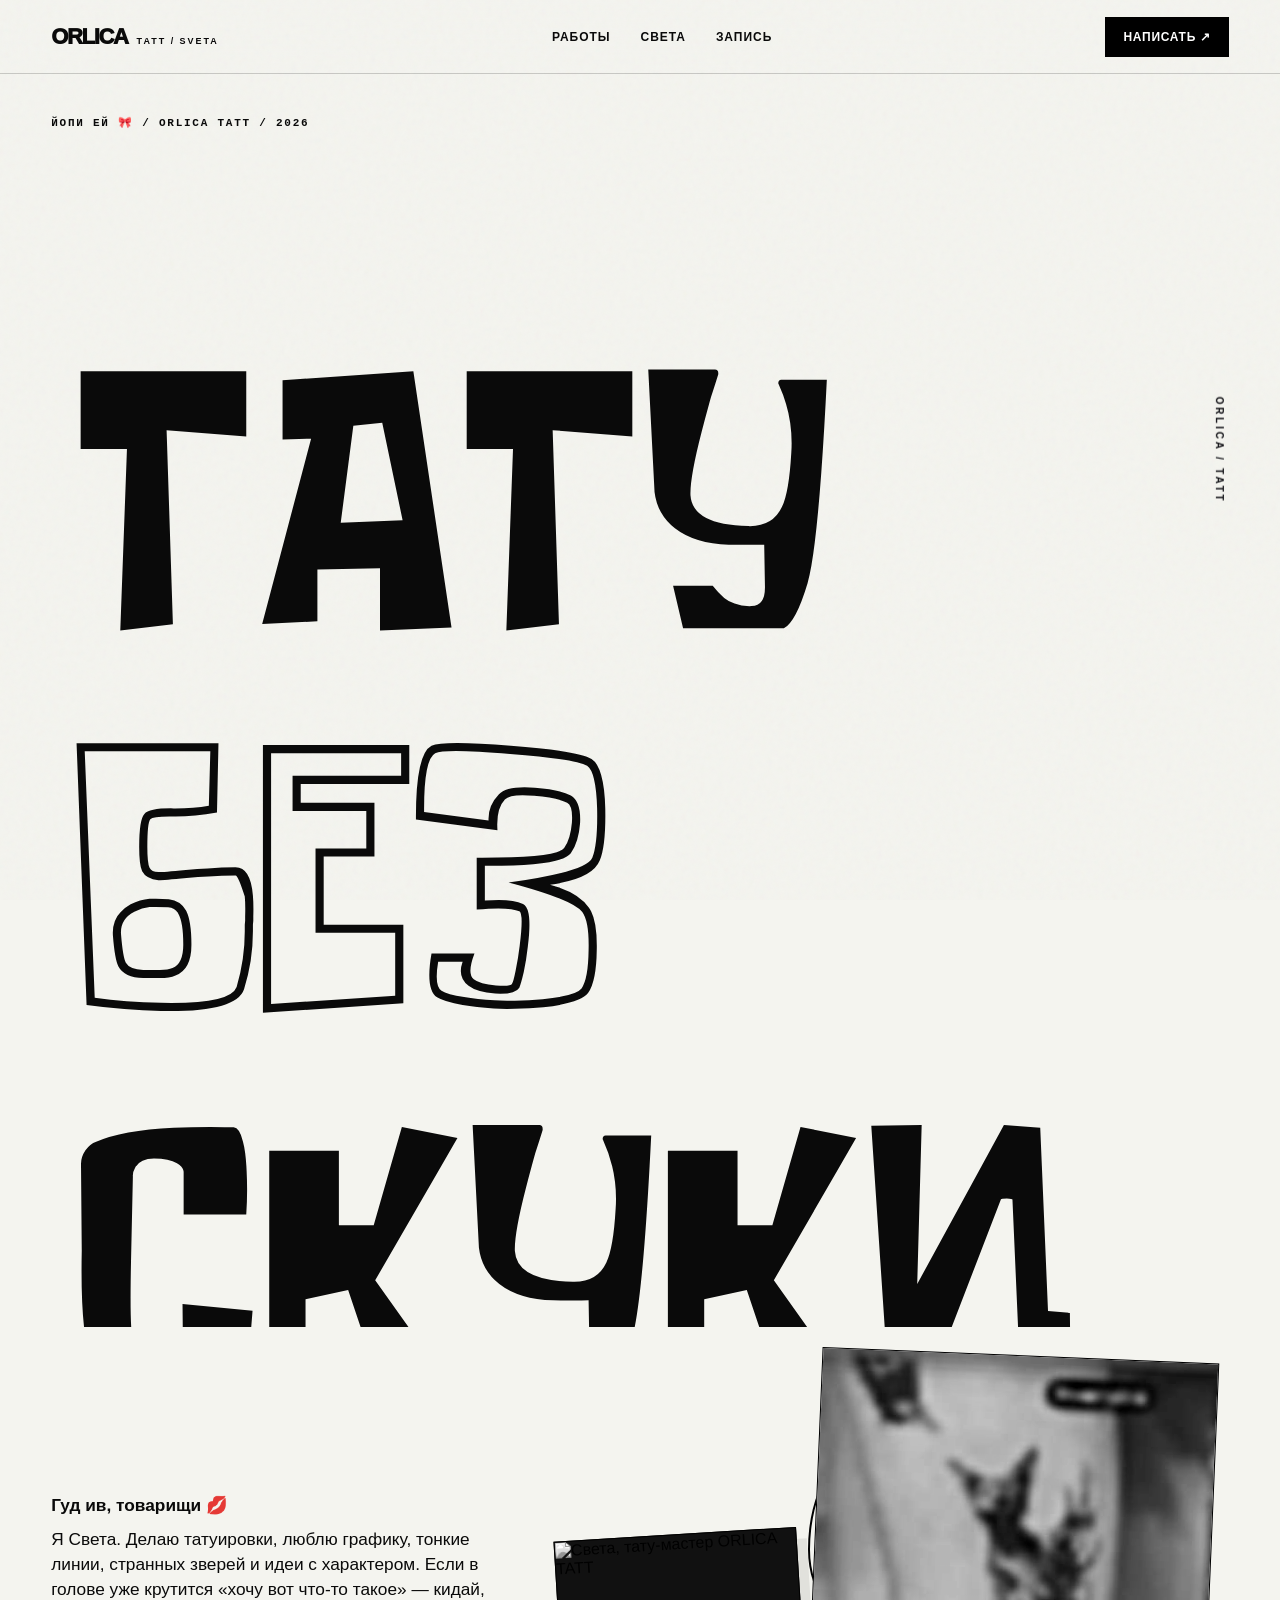
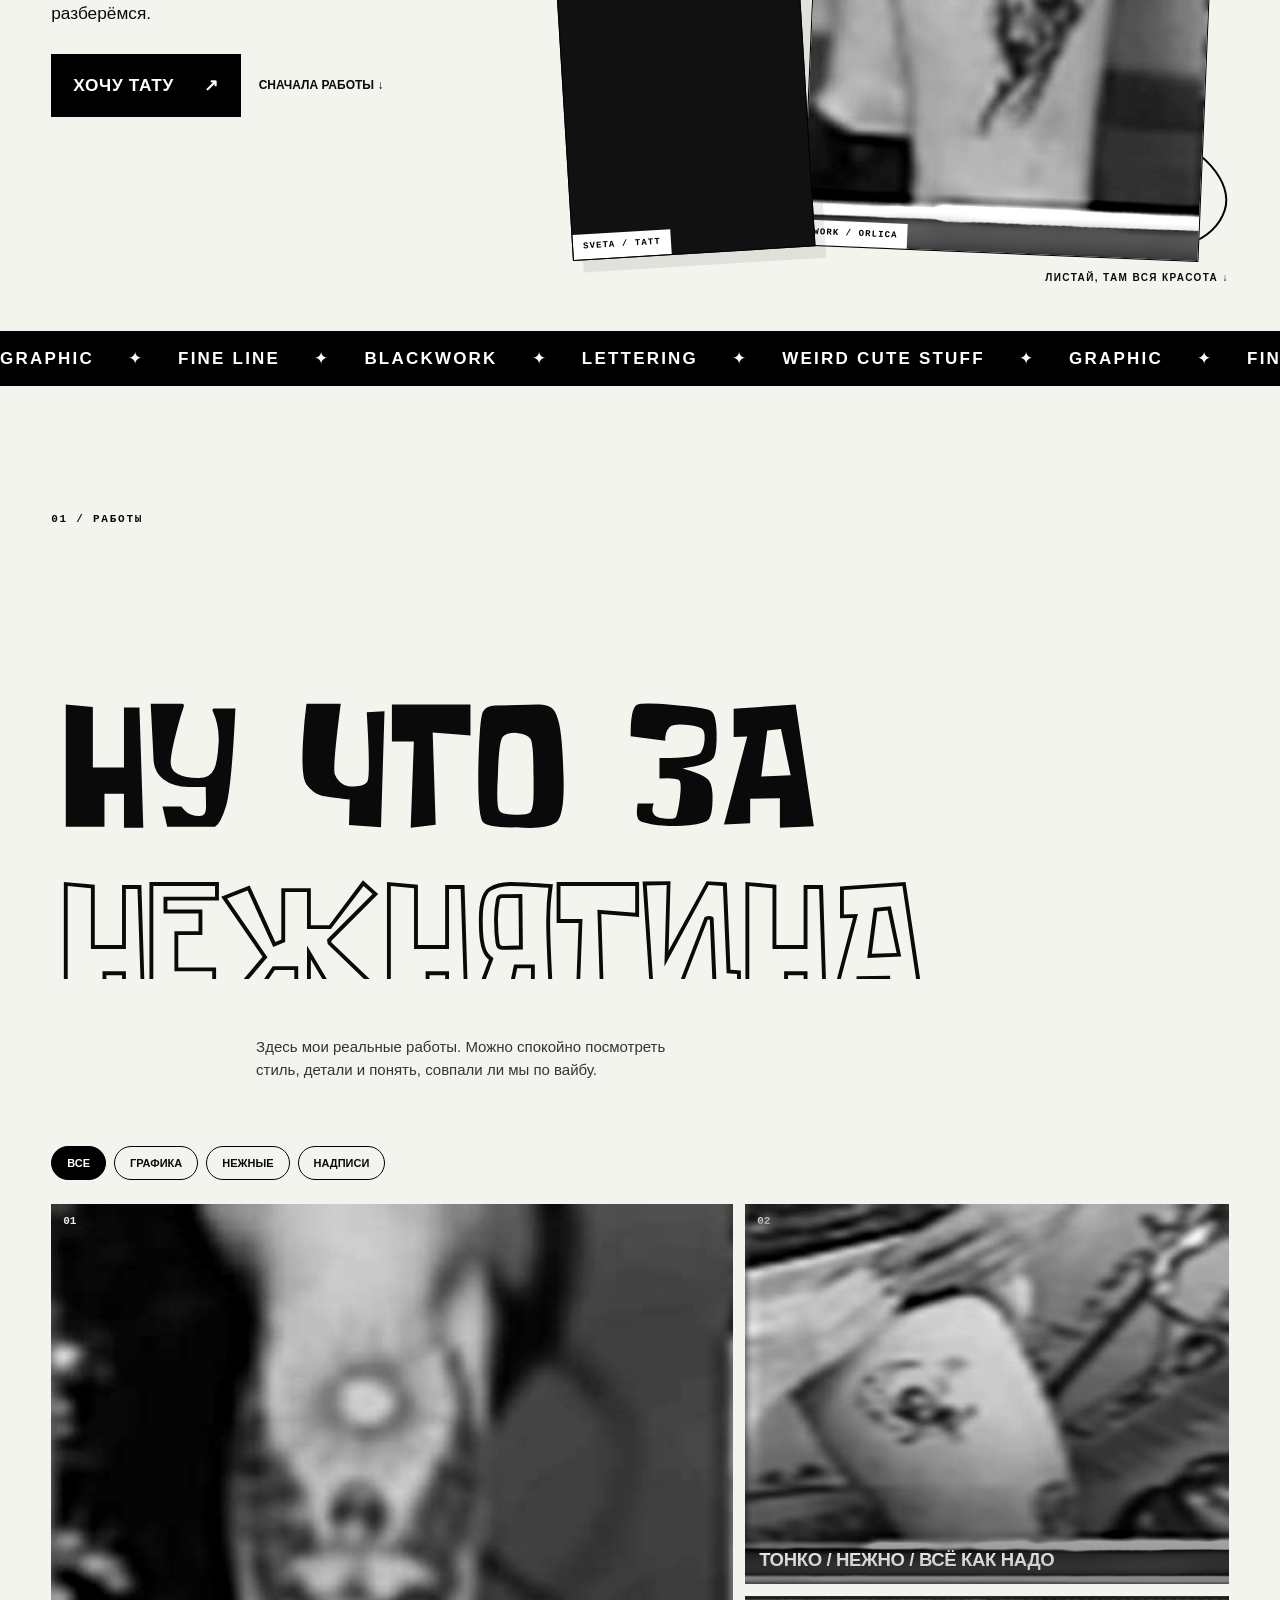
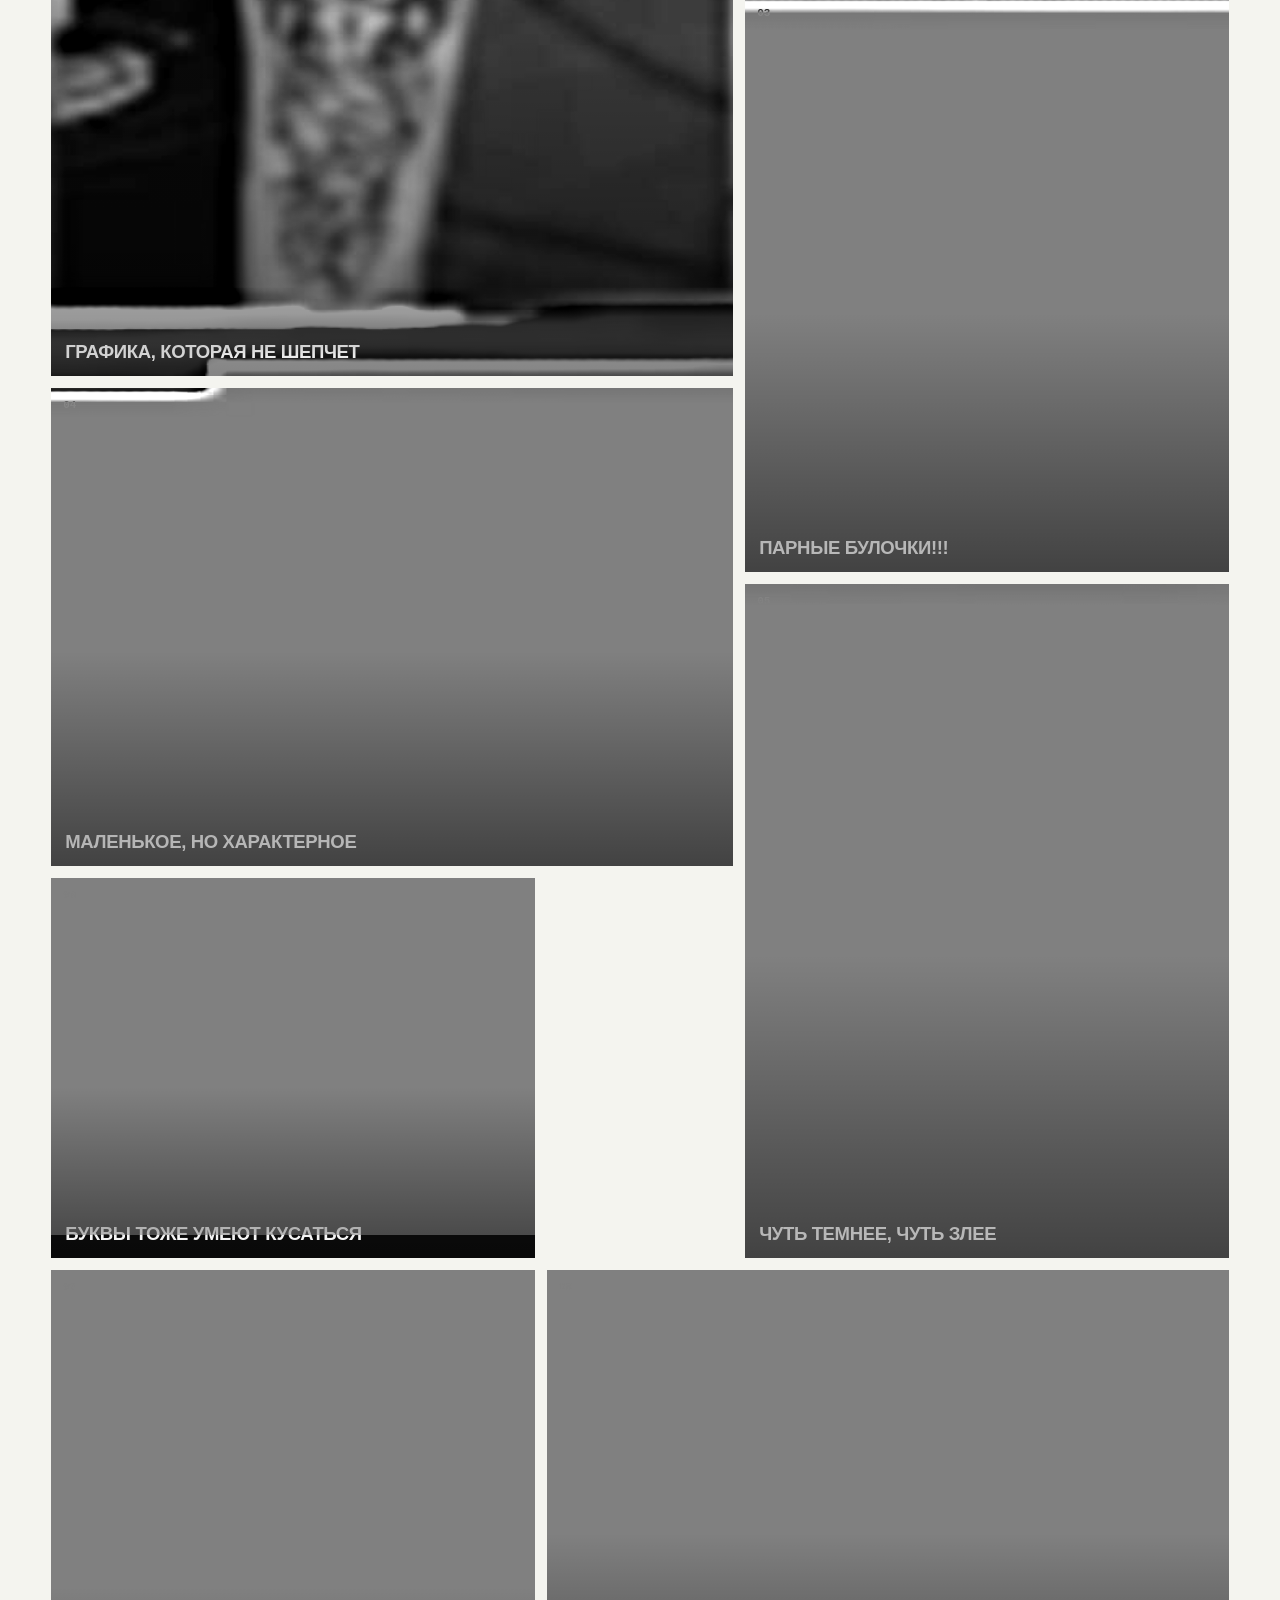
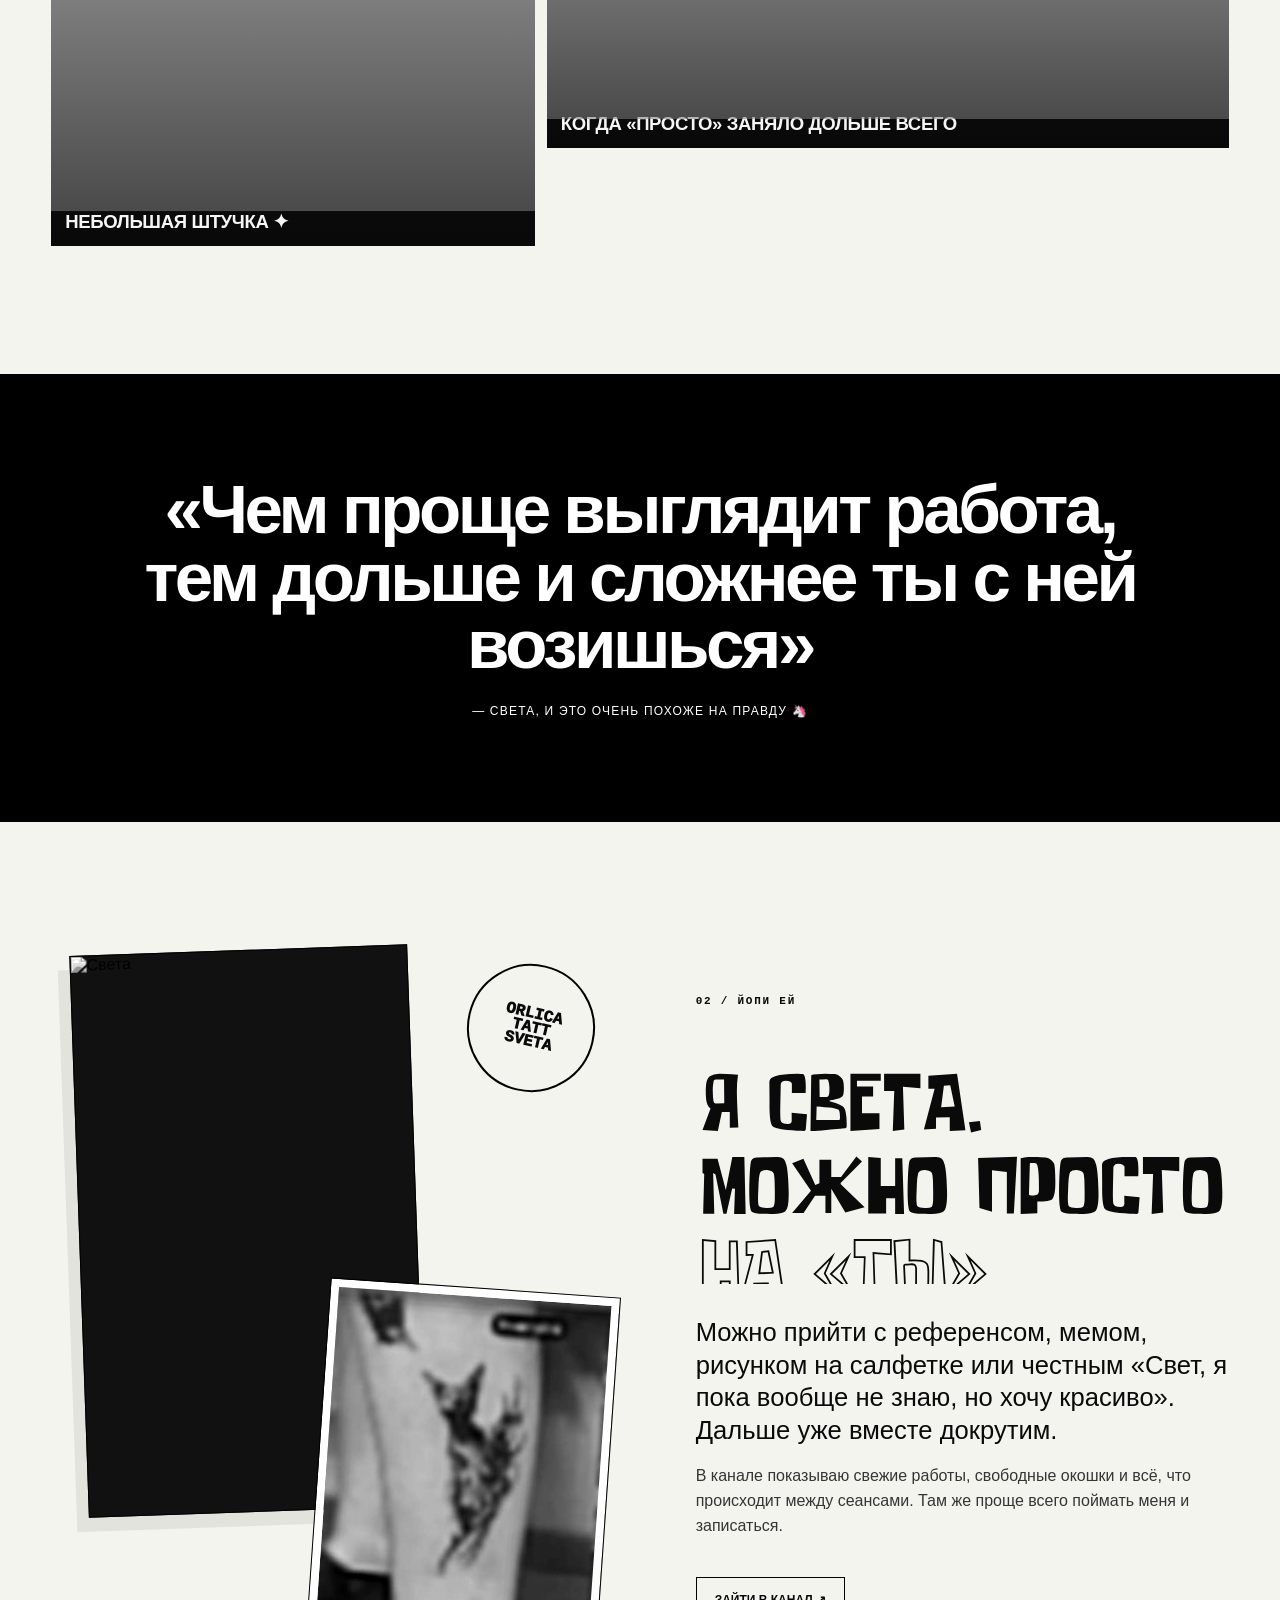
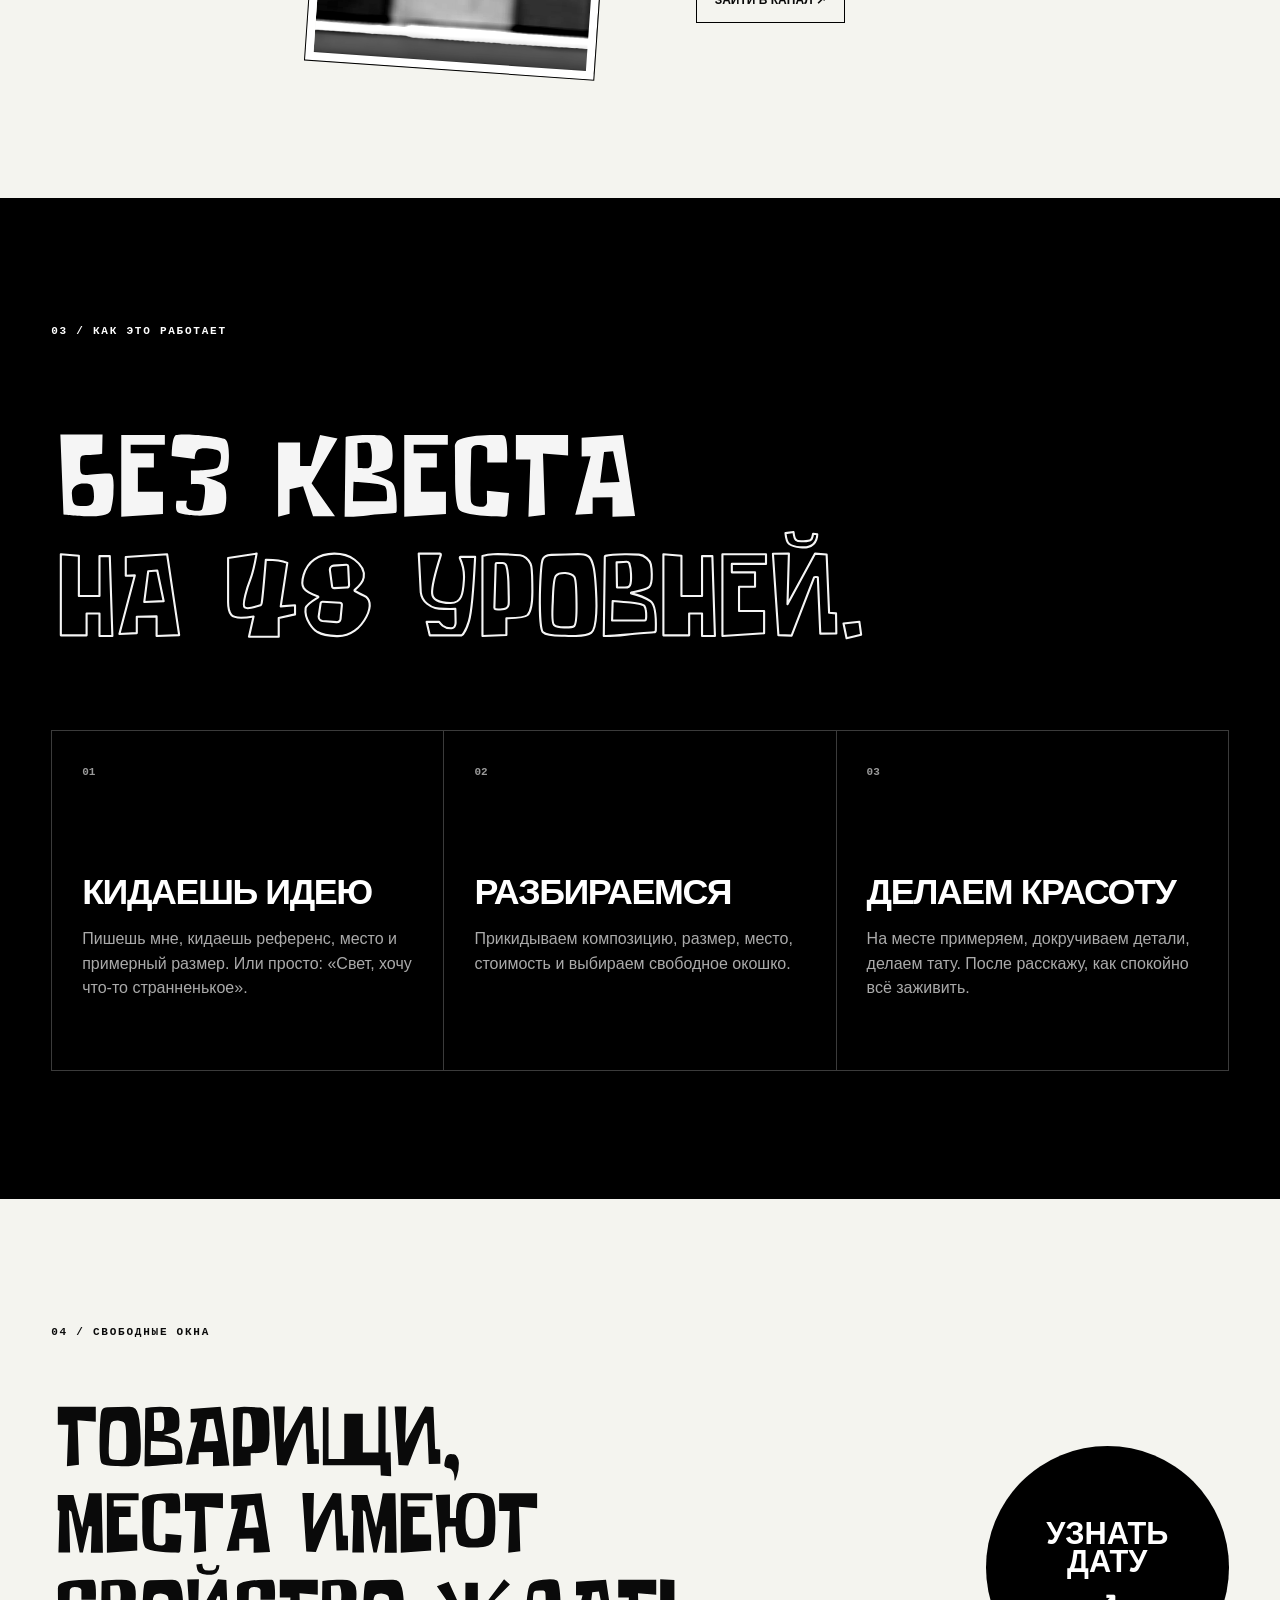
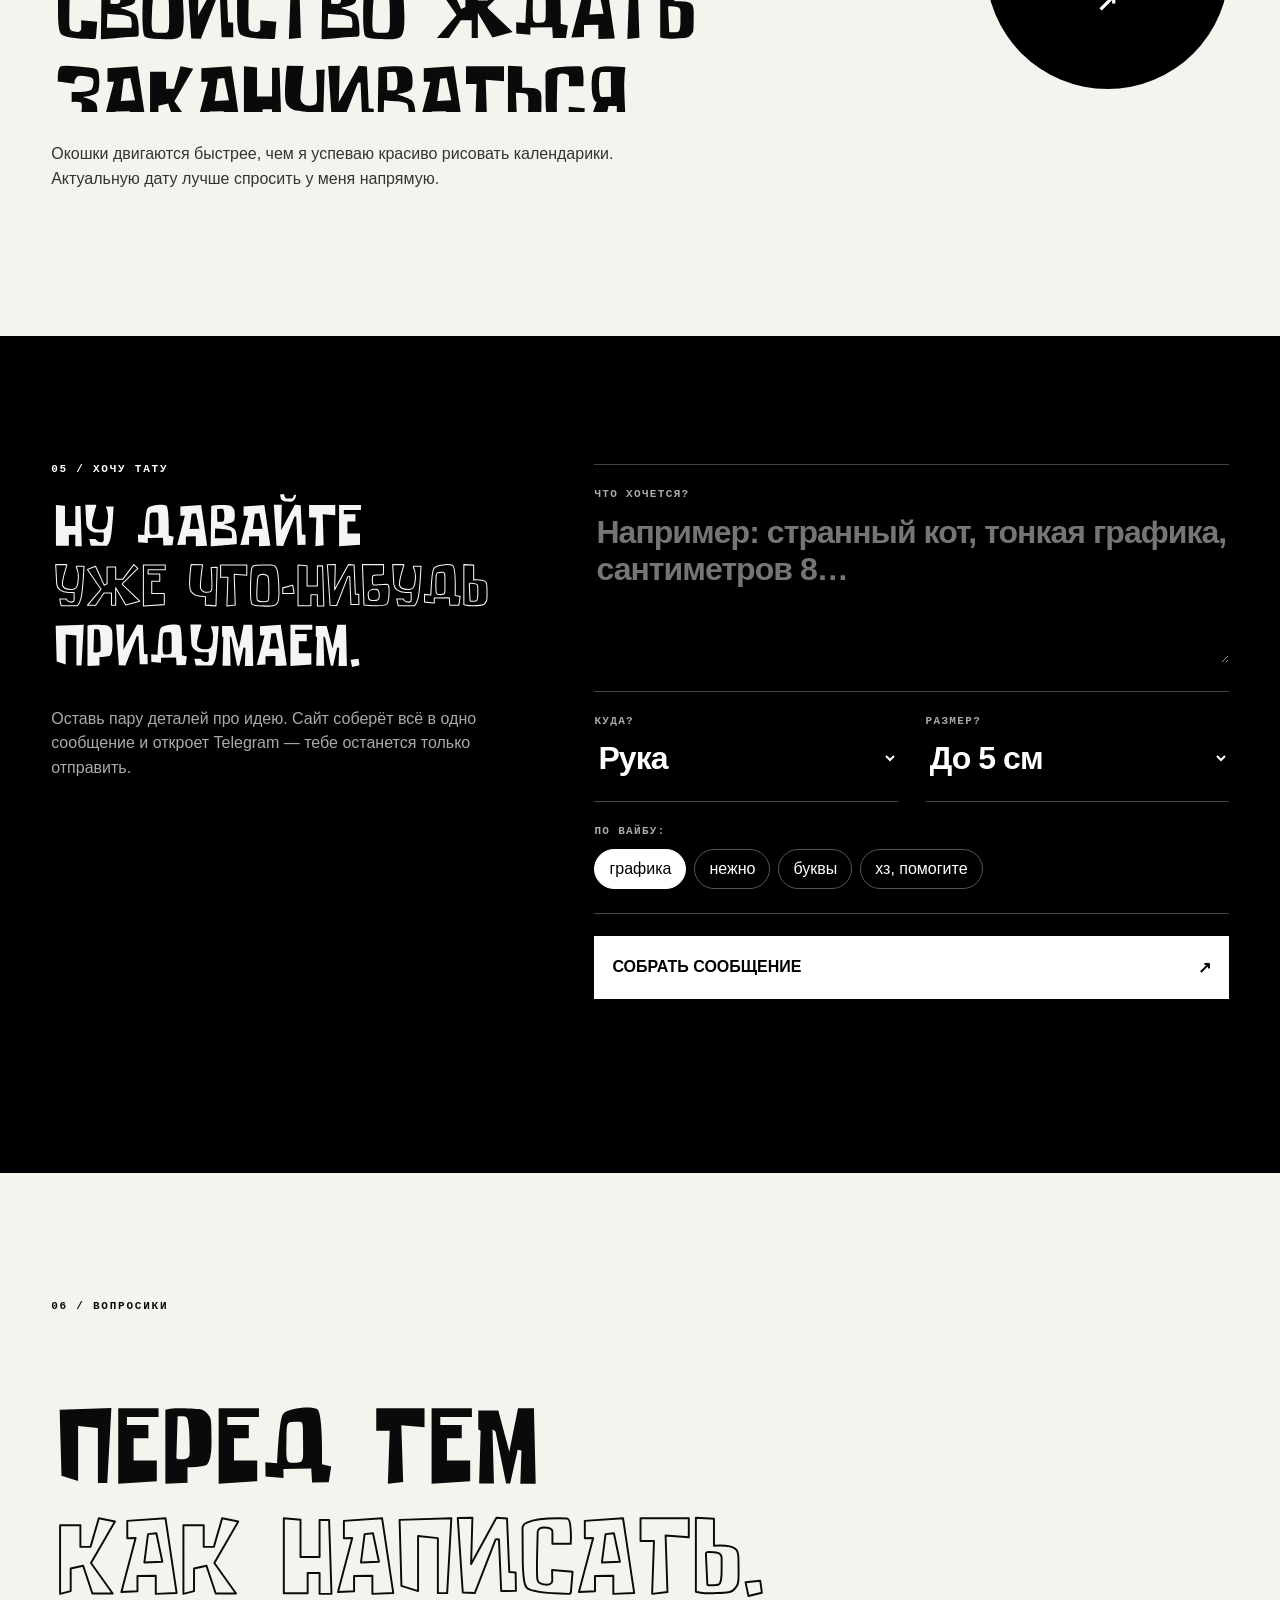
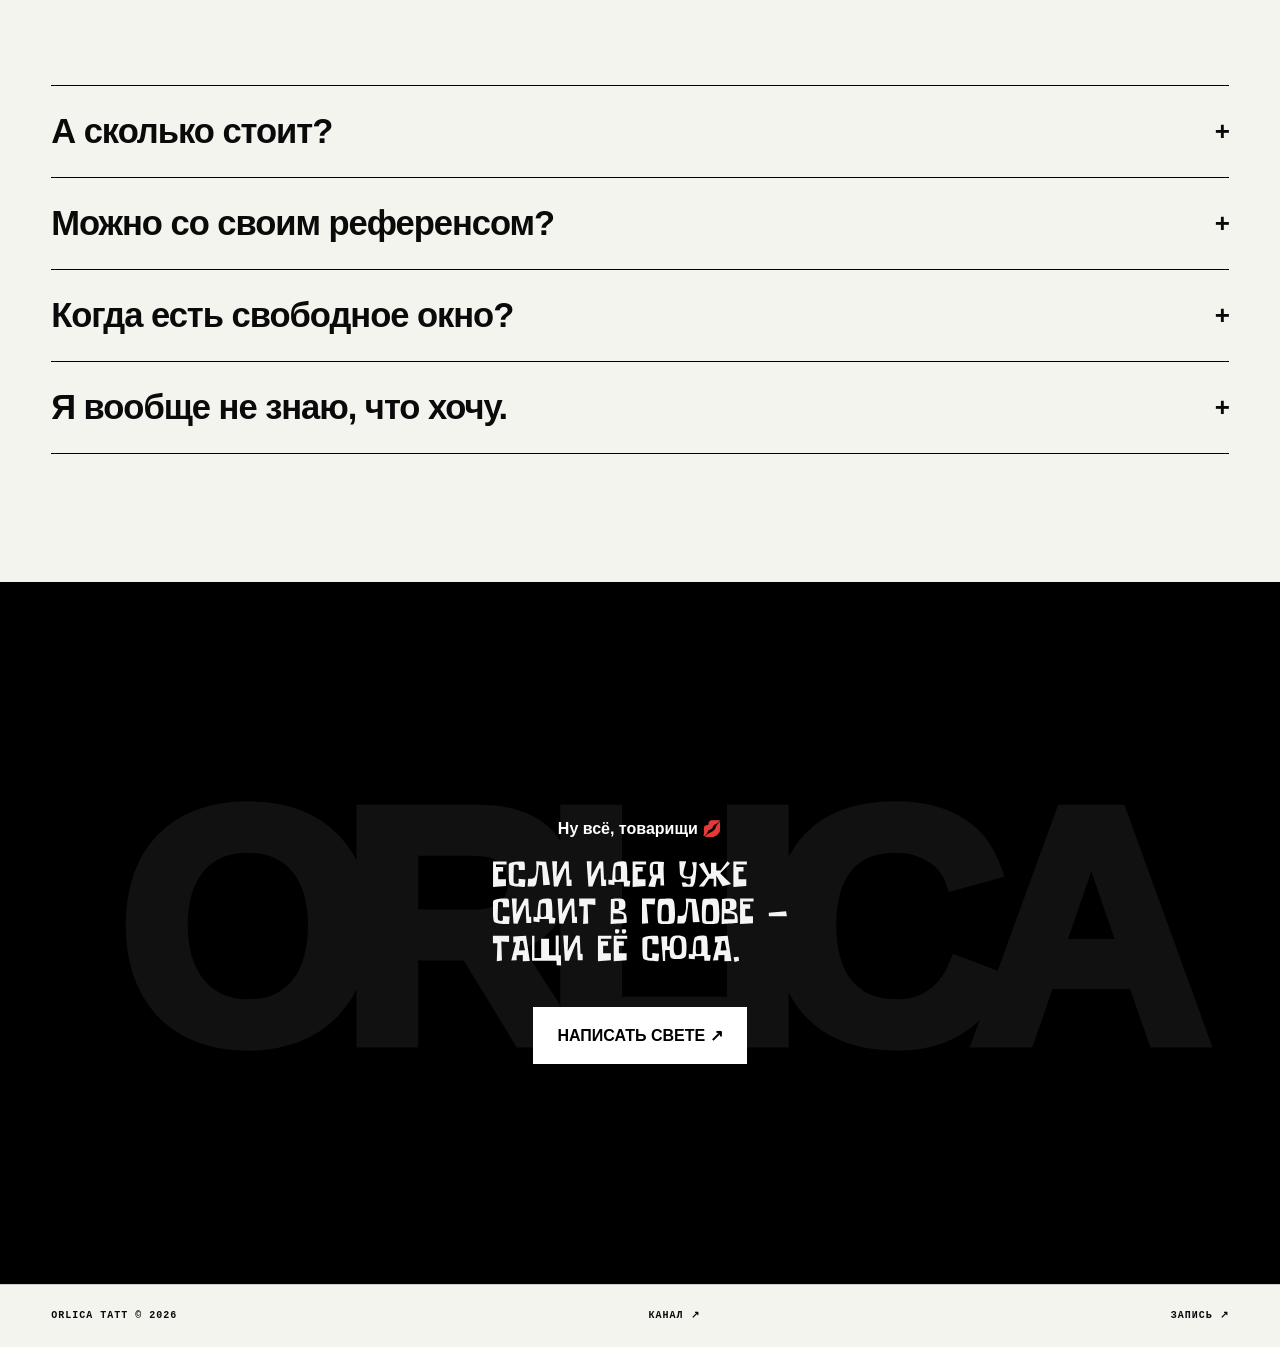
==== commit 47876468: "Unify ORLICA display headings with exact SHA vectors" ====
--- a/index.html
+++ b/index.html
@@ -6,9 +6,9 @@
   <meta name="theme-color" content="#f4f4ef" />
   <meta name="description" content="ORLICA TATT — работы Светы, запись на тату-сеанс через Telegram." />
   <title>ORLICA TATT — Света</title>
-  <link rel="stylesheet" href="styles.css?v=8" />
-  <link rel="stylesheet" href="mobile-fix.css?v=8" />
-  <link rel="stylesheet" href="type-v8.css?v=8" />
+  <link rel="stylesheet" href="styles.css?v=9" />
+  <link rel="stylesheet" href="mobile-fix.css?v=9" />
+  <link rel="stylesheet" href="type-v8.css?v=9" />
 </head>
 <body>
   <div class="grain" aria-hidden="true"></div>
@@ -131,7 +131,7 @@
     <section class="process section-pad inverted">
       <div class="section-intro reveal">
         <p class="eyebrow light">03 / КАК ЭТО РАБОТАЕТ</p>
-        <h2>Без квеста<br>на 48 уровней.</h2>
+        <img class="display-heading" src="assets/type/process-title.svg" alt="Без квеста на 48 уровней.">
       </div>
       <div class="process-grid">
         <article class="process-card reveal spotlight" data-spotlight><b>01</b><h3>Кидаешь идею</h3><p>Пишешь мне, кидаешь референс, место и примерный размер. Или просто: «Свет, хочу что-то странненькое».</p></article>
@@ -152,7 +152,7 @@
     <section id="brief" class="brief section-pad inverted">
       <div class="brief-copy reveal">
         <p class="eyebrow light">05 / ХОЧУ ТАТУ</p>
-        <h2>Ну давайте<br>уже что-нибудь<br>придумаем.</h2>
+        <img class="display-heading" src="assets/type/brief-title.svg" alt="Ну давайте уже что-нибудь придумаем.">
         <p>Оставь пару деталей про идею. Сайт соберёт всё в одно сообщение и откроет Telegram — тебе останется только отправить.</p>
       </div>
 
@@ -169,7 +169,7 @@
     </section>
 
     <section class="faq section-pad">
-      <div class="section-intro reveal"><p class="eyebrow">06 / ВОПРОСИКИ</p><h2>Перед тем<br>как написать.</h2></div>
+      <div class="section-intro reveal"><p class="eyebrow">06 / ВОПРОСИКИ</p><img class="display-heading" src="assets/type/faq-title.svg" alt="Перед тем как написать."></div>
       <div class="faq-list">
         <details class="reveal"><summary>А сколько стоит?<span>+</span></summary><p>Зависит от размера, сложности и места. Кидай идею — я сориентирую уже по конкретной работе.</p></details>
         <details class="reveal"><summary>Можно со своим референсом?<span>+</span></summary><p>Да. Референс нужен, чтобы понять направление. Копировать один в один чужую работу — так себе затея, лучше адаптировать под тебя.</p></details>
@@ -182,7 +182,7 @@
       <div class="finale-word" aria-hidden="true">ORLICA</div>
       <div class="finale-inner reveal">
         <p>Ну всё, товарищи 💋</p>
-        <h2>Если идея уже<br>сидит в голове —<br>тащи её сюда.</h2>
+        <img class="display-heading" src="assets/type/final-title.svg" alt="Если идея уже сидит в голове — тащи её сюда.">
         <a class="final-cta magnetic" href="https://t.me/Sveta_orel09" target="_blank" rel="noreferrer">написать Свете ↗</a>
       </div>
     </section>
@@ -202,6 +202,6 @@
     <div class="lightbox-meta"><span id="lightboxIndex">ORLICA / 01</span><b id="lightboxTitle">Работа</b></div>
   </dialog>
 
-  <script src="script.js?v=8"></script>
+  <script src="script.js?v=9"></script>
 </body>
 </html>
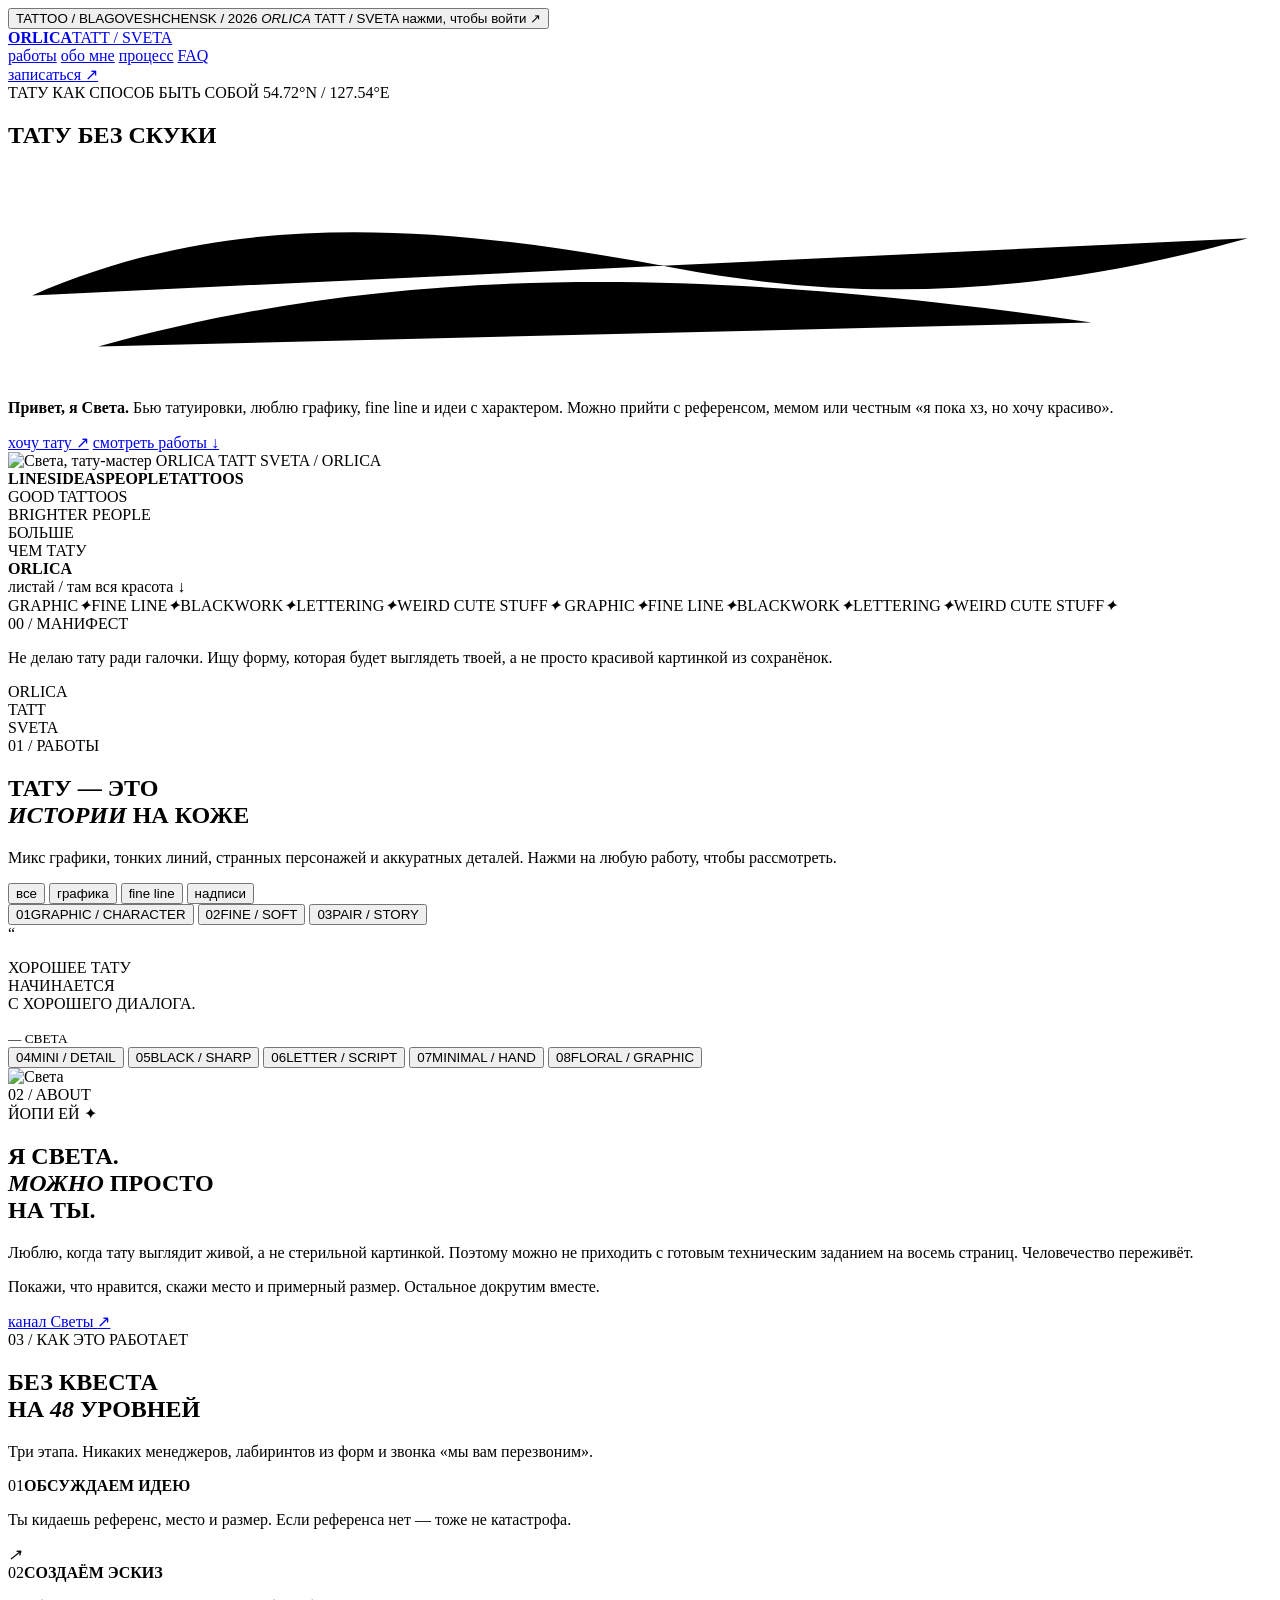
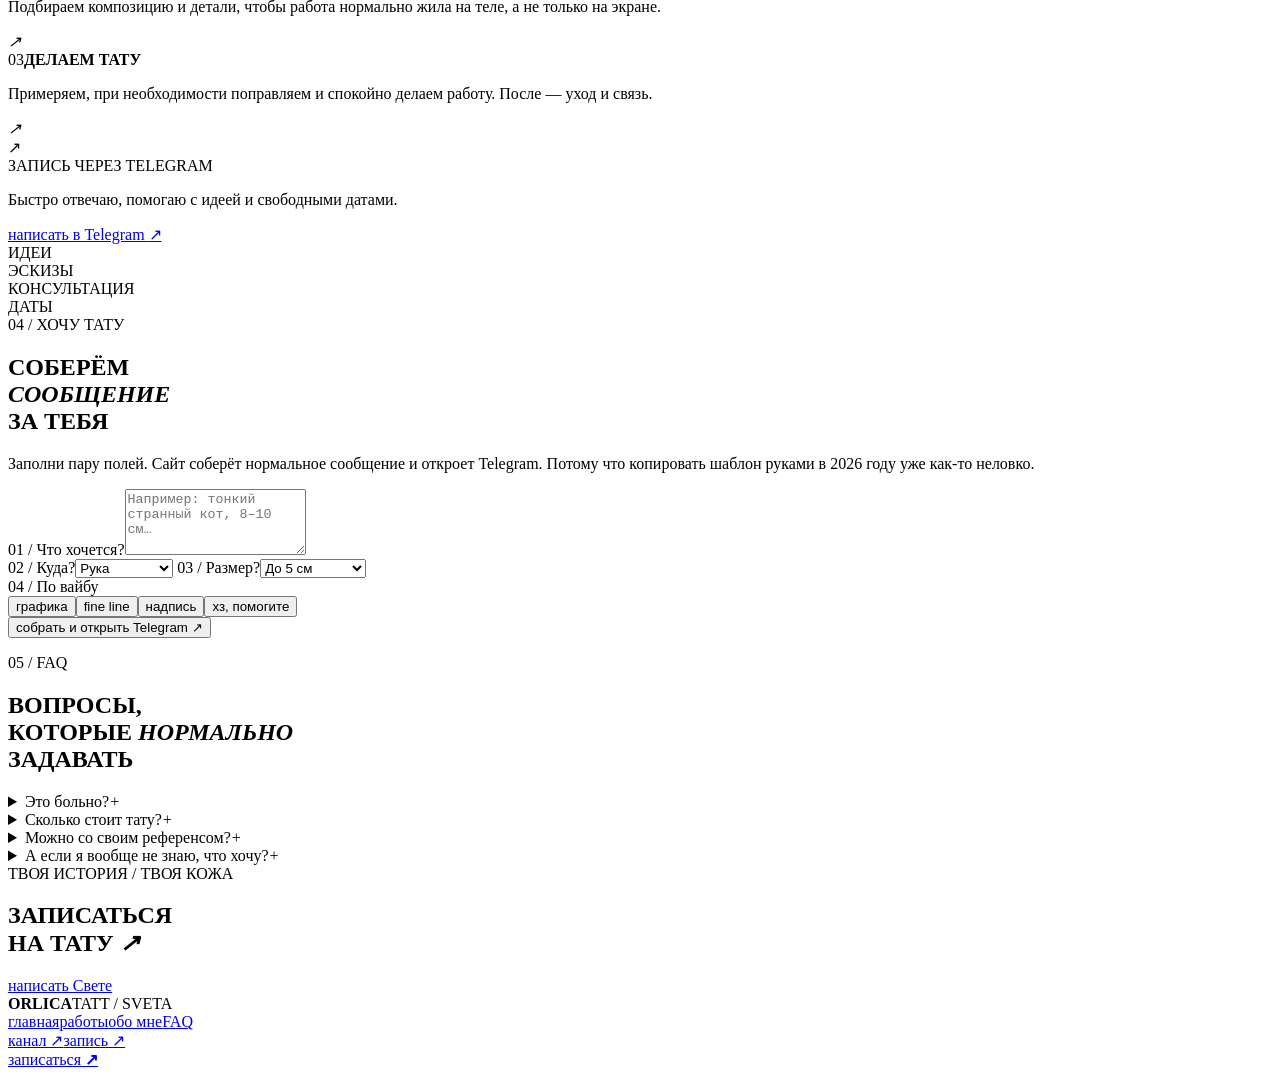
==== commit 75143b62: "Rebuild ORLICA as cinematic interactive tattoo site" ====
--- a/index.html
+++ b/index.html
@@ -3,205 +3,236 @@
 <head>
   <meta charset="utf-8" />
   <meta name="viewport" content="width=device-width,initial-scale=1,viewport-fit=cover" />
-  <meta name="theme-color" content="#f4f4ef" />
-  <meta name="description" content="ORLICA TATT — работы Светы, запись на тату-сеанс через Telegram." />
+  <meta name="theme-color" content="#f0eee8" />
+  <meta name="description" content="ORLICA TATT — татуировки Светы. Графика, fine line, идеи с характером и запись через Telegram." />
+  <meta name="color-scheme" content="light dark" />
   <title>ORLICA TATT — Света</title>
-  <link rel="stylesheet" href="styles.css?v=9" />
-  <link rel="stylesheet" href="mobile-fix.css?v=9" />
-  <link rel="stylesheet" href="type-v8.css?v=9" />
+  <link rel="preload" href="assets/sveta-red.jpg" as="image" />
+  <link rel="stylesheet" href="orlica-v2.css?v=1" />
 </head>
 <body>
-  <div class="grain" aria-hidden="true"></div>
-  <div class="cursor" aria-hidden="true"></div>
-  <div class="side-word" aria-hidden="true">ORLICA / TATT</div>
-
-  <header class="topbar">
-    <a class="logo magnetic" href="#top" aria-label="ORLICA TATT — наверх">
-      <span>ORLICA</span><small>TATT / SVETA</small>
+  <div class="noise" aria-hidden="true"></div>
+  <div class="scroll-progress" aria-hidden="true"><span></span></div>
+  <div class="cursor-follower" aria-hidden="true"><i></i></div>
+
+  <div class="intro-gate" id="introGate" role="dialog" aria-label="Вход на сайт ORLICA TATT">
+    <div class="intro-lines" aria-hidden="true"></div>
+    <button class="intro-brand" id="enterSite" type="button" aria-label="Открыть сайт ORLICA TATT">
+      <span class="intro-overline">TATTOO / BLAGOVESHCHENSK / 2026</span>
+      <span class="intro-word" aria-hidden="true">
+        <i>O</i><i>R</i><i>L</i><i>I</i><i>C</i><i>A</i>
+      </span>
+      <span class="intro-sub">TATT / SVETA</span>
+      <span class="intro-hint">нажми, чтобы войти ↗</span>
+    </button>
+  </div>
+
+  <header class="site-header" id="siteHeader">
+    <a class="brand magnetic" href="#top" aria-label="ORLICA TATT — наверх">
+      <b>ORLICA</b><span>TATT / SVETA</span>
     </a>
-    <nav class="nav">
+    <nav class="desktop-nav" aria-label="Основная навигация">
       <a href="#works">работы</a>
-      <a href="#about">Света</a>
-      <a href="#brief">запись</a>
+      <a href="#about">обо мне</a>
+      <a href="#process">процесс</a>
+      <a href="#faq">FAQ</a>
     </nav>
-    <a class="mini-cta magnetic" href="https://t.me/Sveta_orel09" target="_blank" rel="noreferrer">написать ↗</a>
+    <a class="header-cta magnetic" href="https://t.me/Sveta_orel09" target="_blank" rel="noreferrer">записаться <span>↗</span></a>
   </header>
 
   <main id="top">
-    <section class="hero">
-      <div class="hero-kicker reveal">Йопи ей 🎀 / ORLICA TATT / 2026</div>
-      <div class="hero-title-art reveal"><img src="assets/type/hero-title.svg" alt="ТАТУ БЕЗ СКУКИ"></div>
-
-      <div class="hero-stage">
-        <div class="hero-copy reveal">
-          <p class="hello">Гуд ив, товарищи 💋</p>
-          <p>Я Света. Делаю татуировки, люблю графику, тонкие линии, странных зверей и идеи с характером. Если в голове уже крутится «хочу вот что-то такое» — кидай, разберёмся.</p>
-          <div class="hero-actions">
-            <a class="big-cta magnetic" href="#brief">Хочу тату <span>↗</span></a>
-            <a class="text-link" href="#works">сначала работы ↓</a>
-          </div>
-        </div>
-
-        <div class="hero-visual reveal" aria-label="Коллаж ORLICA TATT">
-          <div class="hero-photo hero-photo-a parallax" data-speed=".045">
-            <div class="sprite sprite-cat" role="img" aria-label="Работа ORLICA TATT"></div>
-            <span class="photo-code">WORK / ORLICA</span>
-          </div>
-          <div class="hero-photo hero-photo-b parallax" data-speed="-.025">
-            <img src="assets/sveta-red.jpg" alt="Света, тату-мастер ORLICA TATT" />
-            <span class="photo-code">SVETA / TATT</span>
-          </div>
-          <div class="ink-ring ring-a" aria-hidden="true"></div>
-          <div class="ink-ring ring-b" aria-hidden="true"></div>
-        </div>
-      </div>
-
-      <div class="scroll-note">листай, там вся красота ↓</div>
-    </section>
-
-    <section class="marquee" aria-label="Стили татуировок">
-      <div class="marquee-track">
+    <section class="hero" aria-labelledby="heroTitle">
+      <div class="hero-grid-lines" aria-hidden="true"></div>
+      <div class="hero-meta reveal-up">
+        <span>ТАТУ КАК СПОСОБ БЫТЬ СОБОЙ</span>
+        <span>54.72°N / 127.54°E</span>
+      </div>
+
+      <div class="hero-title-wrap reveal-up">
+        <h1 id="heroTitle" class="hero-title">
+          <span>ТАТУ</span>
+          <span class="hero-outline">БЕЗ</span>
+          <span>СКУКИ</span>
+        </h1>
+        <svg class="hero-scribble" viewBox="0 0 420 70" aria-hidden="true"><path d="M8 42C76 12 148 19 222 33c59 11 118 10 190-10M30 59c93-26 193-28 330-8"/></svg>
+      </div>
+
+      <div class="hero-copy reveal-up">
+        <p><strong>Привет, я Света.</strong> Бью татуировки, люблю графику, fine line и идеи с характером. Можно прийти с референсом, мемом или честным «я пока хз, но хочу красиво».</p>
+        <div class="hero-actions">
+          <a class="btn btn-dark magnetic" href="#brief">хочу тату <span>↗</span></a>
+          <a class="text-link" href="#works">смотреть работы <span>↓</span></a>
+        </div>
+      </div>
+
+      <div class="hero-media iso-focus reveal-scale" id="heroMedia" data-cursor="СВЕТА">
+        <div class="hero-photo-shell">
+          <img src="assets/sveta-red.jpg" alt="Света, тату-мастер ORLICA TATT" />
+          <span class="photo-label">SVETA / ORLICA</span>
+        </div>
+        <div class="hero-note note-a"><b>LINES</b><b>IDEAS</b><b>PEOPLE</b><b>TATTOOS</b></div>
+        <div class="hero-note note-b">GOOD TATTOOS<br>BRIGHTER PEOPLE</div>
+        <div class="orbit orbit-a" aria-hidden="true"></div>
+        <div class="orbit orbit-b" aria-hidden="true"></div>
+        <div class="cross-mark" aria-hidden="true"></div>
+      </div>
+
+      <div class="hero-side-card reveal-up" aria-hidden="true">
+        <span>БОЛЬШЕ<br>ЧЕМ ТАТУ</span>
+        <div class="side-art sprite sprite-floral"></div>
+        <b>ORLICA</b>
+      </div>
+
+      <div class="hero-scroll reveal-up">листай / там вся красота <span>↓</span></div>
+    </section>
+
+    <section class="ticker" aria-label="Стили татуировок">
+      <div class="ticker-track">
         <span>GRAPHIC</span><i>✦</i><span>FINE LINE</span><i>✦</i><span>BLACKWORK</span><i>✦</i><span>LETTERING</span><i>✦</i><span>WEIRD CUTE STUFF</span><i>✦</i>
         <span>GRAPHIC</span><i>✦</i><span>FINE LINE</span><i>✦</i><span>BLACKWORK</span><i>✦</i><span>LETTERING</span><i>✦</i><span>WEIRD CUTE STUFF</span><i>✦</i>
       </div>
     </section>
 
-    <section id="works" class="works section-pad">
-      <div class="section-intro reveal">
-        <p class="eyebrow">01 / РАБОТЫ</p>
-        <img class="display-heading" src="assets/type/works-title.svg" alt="Ну что за нежнятина.">
-        <p class="intro-note">Здесь мои реальные работы. Можно спокойно посмотреть стиль, детали и понять, совпали ли мы по вайбу.</p>
-      </div>
-
-      <div class="filters reveal" role="tablist" aria-label="Фильтр работ">
-        <button class="filter active" data-filter="all" type="button">все</button>
-        <button class="filter" data-filter="graphic" type="button">графика</button>
-        <button class="filter" data-filter="fine" type="button">нежные</button>
-        <button class="filter" data-filter="letter" type="button">надписи</button>
-      </div>
-
-      <div class="gallery">
-        <button class="work work-xl reveal" data-category="graphic" data-sprite="sprite-angel" data-title="Графика" type="button">
-          <div class="sprite sprite-angel"></div><span class="work-no">01</span><span class="work-caption">графика, которая не шепчет</span>
-        </button>
-        <button class="work work-sm reveal" data-category="fine" data-sprite="sprite-fairy" data-title="Fine line" type="button">
-          <div class="sprite sprite-fairy"></div><span class="work-no">02</span><span class="work-caption">тонко / нежно / всё как надо</span>
-        </button>
-        <button class="work work-md reveal" data-category="graphic" data-sprite="sprite-owls" data-title="Парные работы" type="button">
-          <div class="sprite sprite-owls"></div><span class="work-no">03</span><span class="work-caption">парные булочки!!!</span>
-        </button>
-        <button class="work work-wide reveal" data-category="graphic" data-sprite="sprite-eyes" data-title="Миниатюры" type="button">
-          <div class="sprite sprite-eyes"></div><span class="work-no">04</span><span class="work-caption">маленькое, но характерное</span>
-        </button>
-        <button class="work work-tall reveal" data-category="graphic" data-sprite="sprite-tribal" data-title="Black graphic" type="button">
-          <div class="sprite sprite-tribal"></div><span class="work-no">05</span><span class="work-caption">чуть темнее, чуть злее</span>
-        </button>
-        <button class="work work-sm reveal" data-category="letter" data-sprite="sprite-script" data-title="Lettering" type="button">
-          <div class="sprite sprite-script"></div><span class="work-no">06</span><span class="work-caption">буквы тоже умеют кусаться</span>
-        </button>
-        <button class="work work-md reveal" data-category="fine" data-sprite="sprite-hand" data-title="Minimal" type="button">
-          <div class="sprite sprite-hand"></div><span class="work-no">07</span><span class="work-caption">небольшая штучка ✦</span>
-        </button>
-        <button class="work work-wide reveal" data-category="graphic" data-sprite="sprite-floral" data-title="Floral graphic" type="button">
-          <div class="sprite sprite-floral"></div><span class="work-no">08</span><span class="work-caption">когда «просто» заняло дольше всего</span>
-        </button>
-      </div>
-    </section>
-
-    <section class="quote-break">
-      <p class="reveal">«Чем проще выглядит работа,<br>тем дольше и сложнее ты с ней возишься»</p>
-      <span class="reveal">— Света, и это очень похоже на правду 🦄</span>
-    </section>
-
-    <section id="about" class="about section-pad">
-      <div class="about-collage reveal">
-        <div class="portrait"><img src="assets/sveta-red.jpg" alt="Света"></div>
-        <div class="about-work sprite sprite-cat"></div>
-        <div class="stamp">ORLICA<br>TATT<br>SVETA</div>
-      </div>
-      <div class="about-copy reveal">
-        <p class="eyebrow">02 / ЙОПИ ЕЙ</p>
-        <img class="display-heading" src="assets/type/about-title.svg" alt="Я Света. Можно просто на ты.">
-        <p class="lead">Можно прийти с референсом, мемом, рисунком на салфетке или честным «Свет, я пока вообще не знаю, но хочу красиво». Дальше уже вместе докрутим.</p>
-        <p>В канале показываю свежие работы, свободные окошки и всё, что происходит между сеансами. Там же проще всего поймать меня и записаться.</p>
-        <a class="outline-cta magnetic" href="https://t.me/orlica_tatt" target="_blank" rel="noreferrer">зайти в канал ↗</a>
-      </div>
-    </section>
-
-    <section class="process section-pad inverted">
-      <div class="section-intro reveal">
-        <p class="eyebrow light">03 / КАК ЭТО РАБОТАЕТ</p>
-        <img class="display-heading" src="assets/type/process-title.svg" alt="Без квеста на 48 уровней.">
-      </div>
-      <div class="process-grid">
-        <article class="process-card reveal spotlight" data-spotlight><b>01</b><h3>Кидаешь идею</h3><p>Пишешь мне, кидаешь референс, место и примерный размер. Или просто: «Свет, хочу что-то странненькое».</p></article>
-        <article class="process-card reveal spotlight" data-spotlight><b>02</b><h3>Разбираемся</h3><p>Прикидываем композицию, размер, место, стоимость и выбираем свободное окошко.</p></article>
-        <article class="process-card reveal spotlight" data-spotlight><b>03</b><h3>Делаем красоту</h3><p>На месте примеряем, докручиваем детали, делаем тату. После расскажу, как спокойно всё заживить.</p></article>
-      </div>
-    </section>
-
-    <section class="slots section-pad">
-      <div class="slots-text reveal">
-        <p class="eyebrow">04 / СВОБОДНЫЕ ОКНА</p>
-        <img class="display-heading" src="assets/type/slots-title.svg" alt="Товарищи, места имеют свойство заканчиваться.">
-        <p>Окошки двигаются быстрее, чем я успеваю красиво рисовать календарики. Актуальную дату лучше спросить у меня напрямую.</p>
-      </div>
-      <a class="circle-cta magnetic reveal" href="https://t.me/Sveta_orel09" target="_blank" rel="noreferrer"><span>узнать<br>дату</span><b>↗</b></a>
-    </section>
-
-    <section id="brief" class="brief section-pad inverted">
-      <div class="brief-copy reveal">
-        <p class="eyebrow light">05 / ХОЧУ ТАТУ</p>
-        <img class="display-heading" src="assets/type/brief-title.svg" alt="Ну давайте уже что-нибудь придумаем.">
-        <p>Оставь пару деталей про идею. Сайт соберёт всё в одно сообщение и откроет Telegram — тебе останется только отправить.</p>
-      </div>
-
-      <form class="brief-form reveal" id="tattooForm">
-        <label><span>Что хочется?</span><textarea id="idea" rows="4" placeholder="Например: странный кот, тонкая графика, сантиметров 8…" required></textarea></label>
-        <div class="form-row">
-          <label><span>Куда?</span><select id="placement"><option>Рука</option><option>Предплечье</option><option>Нога</option><option>Спина</option><option>Рёбра</option><option>Другое</option></select></label>
-          <label><span>Размер?</span><select id="size"><option>До 5 см</option><option>5–10 см</option><option>10–20 см</option><option>20+ см</option><option>Хз пока</option></select></label>
-        </div>
-        <div class="style-row"><span>По вайбу:</span><div class="chips"><button type="button" class="chip active" data-value="Графика">графика</button><button type="button" class="chip" data-value="Fine line">нежно</button><button type="button" class="chip" data-value="Надпись">буквы</button><button type="button" class="chip" data-value="Не знаю">хз, помогите</button></div></div>
-        <button class="submit magnetic" type="submit">собрать сообщение <span>↗</span></button>
-        <p id="formStatus" class="form-status" aria-live="polite"></p>
+    <section class="statement section-shell" aria-label="Подход Светы">
+      <div class="statement-index reveal-up">00 / МАНИФЕСТ</div>
+      <p class="statement-text split-reveal">Не делаю тату ради галочки. Ищу форму, которая будет выглядеть твоей, а не просто красивой картинкой из сохранёнок.</p>
+      <div class="statement-stamp reveal-scale">ORLICA<br>TATT<br>SVETA</div>
+    </section>
+
+    <section id="works" class="works section-shell">
+      <div class="section-head reveal-up">
+        <div>
+          <span class="eyebrow">01 / РАБОТЫ</span>
+          <h2>ТАТУ — ЭТО<br><em>ИСТОРИИ</em> НА КОЖЕ</h2>
+        </div>
+        <p>Микс графики, тонких линий, странных персонажей и аккуратных деталей. Нажми на любую работу, чтобы рассмотреть.</p>
+      </div>
+
+      <div class="filters reveal-up" role="tablist" aria-label="Фильтр работ">
+        <button class="filter active" type="button" data-filter="all">все</button>
+        <button class="filter" type="button" data-filter="graphic">графика</button>
+        <button class="filter" type="button" data-filter="fine">fine line</button>
+        <button class="filter" type="button" data-filter="letter">надписи</button>
+      </div>
+
+      <div class="editorial-grid" id="gallery">
+        <button class="work-card work-card-a iso-card" data-category="graphic" data-sprite="sprite-angel" data-title="Графика" type="button" data-cursor="OPEN">
+          <div class="sprite sprite-angel"></div><span class="work-num">01</span><span class="work-label">GRAPHIC / CHARACTER</span>
+        </button>
+        <button class="work-card work-card-b iso-card" data-category="fine" data-sprite="sprite-fairy" data-title="Fine line" type="button" data-cursor="OPEN">
+          <div class="sprite sprite-fairy"></div><span class="work-num">02</span><span class="work-label">FINE / SOFT</span>
+        </button>
+        <button class="work-card work-card-c iso-card" data-category="graphic" data-sprite="sprite-owls" data-title="Парные работы" type="button" data-cursor="OPEN">
+          <div class="sprite sprite-owls"></div><span class="work-num">03</span><span class="work-label">PAIR / STORY</span>
+        </button>
+        <article class="grid-quote reveal-up"><span>“</span><p>ХОРОШЕЕ ТАТУ<br>НАЧИНАЕТСЯ<br>С ХОРОШЕГО ДИАЛОГА.</p><small>— СВЕТА</small></article>
+        <button class="work-card work-card-d iso-card" data-category="graphic" data-sprite="sprite-eyes" data-title="Миниатюры" type="button" data-cursor="OPEN">
+          <div class="sprite sprite-eyes"></div><span class="work-num">04</span><span class="work-label">MINI / DETAIL</span>
+        </button>
+        <button class="work-card work-card-e iso-card" data-category="graphic" data-sprite="sprite-tribal" data-title="Black graphic" type="button" data-cursor="OPEN">
+          <div class="sprite sprite-tribal"></div><span class="work-num">05</span><span class="work-label">BLACK / SHARP</span>
+        </button>
+        <button class="work-card work-card-f iso-card" data-category="letter" data-sprite="sprite-script" data-title="Lettering" type="button" data-cursor="OPEN">
+          <div class="sprite sprite-script"></div><span class="work-num">06</span><span class="work-label">LETTER / SCRIPT</span>
+        </button>
+        <button class="work-card work-card-g iso-card" data-category="fine" data-sprite="sprite-hand" data-title="Minimal" type="button" data-cursor="OPEN">
+          <div class="sprite sprite-hand"></div><span class="work-num">07</span><span class="work-label">MINIMAL / HAND</span>
+        </button>
+        <button class="work-card work-card-h iso-card" data-category="graphic" data-sprite="sprite-floral" data-title="Floral graphic" type="button" data-cursor="OPEN">
+          <div class="sprite sprite-floral"></div><span class="work-num">08</span><span class="work-label">FLORAL / GRAPHIC</span>
+        </button>
+      </div>
+    </section>
+
+    <section id="about" class="about section-shell">
+      <div class="about-media reveal-scale" data-cursor="SVETA">
+        <div class="about-photo"><img src="assets/sveta-red.jpg" alt="Света" /></div>
+        <div class="about-tattoo sprite sprite-cat"></div>
+        <div class="about-index">02 / ABOUT</div>
+      </div>
+      <div class="about-copy reveal-up">
+        <span class="eyebrow">ЙОПИ ЕЙ ✦</span>
+        <h2>Я СВЕТА.<br><em>МОЖНО</em> ПРОСТО<br>НА ТЫ.</h2>
+        <p class="lead">Люблю, когда тату выглядит живой, а не стерильной картинкой. Поэтому можно не приходить с готовым техническим заданием на восемь страниц. Человечество переживёт.</p>
+        <p>Покажи, что нравится, скажи место и примерный размер. Остальное докрутим вместе.</p>
+        <a class="btn btn-outline magnetic" href="https://t.me/orlica_tatt" target="_blank" rel="noreferrer">канал Светы <span>↗</span></a>
+      </div>
+    </section>
+
+    <section id="process" class="process section-dark">
+      <div class="section-shell">
+        <div class="section-head light reveal-up">
+          <div><span class="eyebrow">03 / КАК ЭТО РАБОТАЕТ</span><h2>БЕЗ КВЕСТА<br>НА <em>48</em> УРОВНЕЙ</h2></div>
+          <p>Три этапа. Никаких менеджеров, лабиринтов из форм и звонка «мы вам перезвоним».</p>
+        </div>
+        <div class="process-grid">
+          <article class="process-card spotlight reveal-up" data-spotlight><span>01</span><b>ОБСУЖДАЕМ ИДЕЮ</b><p>Ты кидаешь референс, место и размер. Если референса нет — тоже не катастрофа.</p><i>↗</i></article>
+          <article class="process-card spotlight reveal-up" data-spotlight><span>02</span><b>СОЗДАЁМ ЭСКИЗ</b><p>Подбираем композицию и детали, чтобы работа нормально жила на теле, а не только на экране.</p><i>↗</i></article>
+          <article class="process-card spotlight reveal-up" data-spotlight><span>03</span><b>ДЕЛАЕМ ТАТУ</b><p>Примеряем, при необходимости поправляем и спокойно делаем работу. После — уход и связь.</p><i>↗</i></article>
+        </div>
+      </div>
+    </section>
+
+    <section class="booking-banner section-shell reveal-up">
+      <div class="telegram-icon" aria-hidden="true">↗</div>
+      <div><span>ЗАПИСЬ ЧЕРЕЗ TELEGRAM</span><p>Быстро отвечаю, помогаю с идеей и свободными датами.</p></div>
+      <a class="btn btn-light magnetic" href="https://t.me/Sveta_orel09" target="_blank" rel="noreferrer">написать в Telegram <span>↗</span></a>
+      <div class="booking-words">ИДЕИ<br>ЭСКИЗЫ<br>КОНСУЛЬТАЦИЯ<br>ДАТЫ</div>
+    </section>
+
+    <section id="brief" class="brief section-shell">
+      <div class="brief-intro reveal-up">
+        <span class="eyebrow">04 / ХОЧУ ТАТУ</span>
+        <h2>СОБЕРЁМ<br><em>СООБЩЕНИЕ</em><br>ЗА ТЕБЯ</h2>
+        <p>Заполни пару полей. Сайт соберёт нормальное сообщение и откроет Telegram. Потому что копировать шаблон руками в 2026 году уже как-то неловко.</p>
+      </div>
+      <form class="brief-form reveal-up" id="tattooForm">
+        <label class="field"><span>01 / Что хочется?</span><textarea id="idea" rows="4" placeholder="Например: тонкий странный кот, 8–10 см…" required></textarea></label>
+        <div class="field-row">
+          <label class="field"><span>02 / Куда?</span><select id="placement"><option>Рука</option><option>Предплечье</option><option>Нога</option><option>Спина</option><option>Рёбра</option><option>Другое</option></select></label>
+          <label class="field"><span>03 / Размер?</span><select id="size"><option>До 5 см</option><option>5–10 см</option><option>10–20 см</option><option>20+ см</option><option>Пока не знаю</option></select></label>
+        </div>
+        <div class="style-picker"><span>04 / По вайбу</span><div class="chips"><button class="chip active" type="button" data-value="Графика">графика</button><button class="chip" type="button" data-value="Fine line">fine line</button><button class="chip" type="button" data-value="Надпись">надпись</button><button class="chip" type="button" data-value="Не знаю">хз, помогите</button></div></div>
+        <button class="submit magnetic" type="submit">собрать и открыть Telegram <span>↗</span></button>
+        <p class="form-status" id="formStatus" aria-live="polite"></p>
       </form>
     </section>
 
-    <section class="faq section-pad">
-      <div class="section-intro reveal"><p class="eyebrow">06 / ВОПРОСИКИ</p><img class="display-heading" src="assets/type/faq-title.svg" alt="Перед тем как написать."></div>
+    <section id="faq" class="faq section-shell">
+      <div class="faq-title reveal-up"><span class="eyebrow">05 / FAQ</span><h2>ВОПРОСЫ,<br>КОТОРЫЕ <em>НОРМАЛЬНО</em><br>ЗАДАВАТЬ</h2></div>
       <div class="faq-list">
-        <details class="reveal"><summary>А сколько стоит?<span>+</span></summary><p>Зависит от размера, сложности и места. Кидай идею — я сориентирую уже по конкретной работе.</p></details>
-        <details class="reveal"><summary>Можно со своим референсом?<span>+</span></summary><p>Да. Референс нужен, чтобы понять направление. Копировать один в один чужую работу — так себе затея, лучше адаптировать под тебя.</p></details>
-        <details class="reveal"><summary>Когда есть свободное окно?<span>+</span></summary><p>Даты меняются, поэтому актуальнее всего написать мне в Telegram.</p></details>
-        <details class="reveal"><summary>Я вообще не знаю, что хочу.<span>+</span></summary><p>Вообще нормально. Пришли пару картинок или просто опиши настроение — иногда этого уже хватает, чтобы начать.</p></details>
-      </div>
-    </section>
-
-    <section class="finale inverted">
-      <div class="finale-word" aria-hidden="true">ORLICA</div>
-      <div class="finale-inner reveal">
-        <p>Ну всё, товарищи 💋</p>
-        <img class="display-heading" src="assets/type/final-title.svg" alt="Если идея уже сидит в голове — тащи её сюда.">
-        <a class="final-cta magnetic" href="https://t.me/Sveta_orel09" target="_blank" rel="noreferrer">написать Свете ↗</a>
+        <details class="faq-item reveal-up"><summary><span>Это больно?</span><i>+</i></summary><div><p>Ощущения зависят от места и твоей чувствительности. Перед сеансом объясню, чего ждать и как подготовиться.</p></div></details>
+        <details class="faq-item reveal-up"><summary><span>Сколько стоит тату?</span><i>+</i></summary><div><p>Цена зависит от размера, сложности и места. Кидай идею — сориентирую по конкретной работе.</p></div></details>
+        <details class="faq-item reveal-up"><summary><span>Можно со своим референсом?</span><i>+</i></summary><div><p>Да. Референс нужен, чтобы понять направление. Чужую работу один в один не копирую — адаптирую идею под тебя.</p></div></details>
+        <details class="faq-item reveal-up"><summary><span>А если я вообще не знаю, что хочу?</span><i>+</i></summary><div><p>Тоже нормально. Пришли пару картинок, настроение, место на теле или даже мем. С этого уже можно начать.</p></div></details>
+      </div>
+    </section>
+
+    <section class="final-cta section-dark">
+      <div class="final-bg sprite sprite-floral" aria-hidden="true"></div>
+      <div class="final-lines" aria-hidden="true"></div>
+      <div class="final-inner reveal-up">
+        <span>ТВОЯ ИСТОРИЯ / ТВОЯ КОЖА</span>
+        <h2>ЗАПИСАТЬСЯ<br>НА ТАТУ <i>↗</i></h2>
+        <a class="final-link magnetic" href="https://t.me/Sveta_orel09" target="_blank" rel="noreferrer">написать Свете</a>
       </div>
     </section>
   </main>
 
-  <footer>
-    <span>ORLICA TATT © 2026</span>
-    <a href="https://t.me/orlica_tatt" target="_blank" rel="noreferrer">канал ↗</a>
-    <a href="https://t.me/Sveta_orel09" target="_blank" rel="noreferrer">запись ↗</a>
+  <footer class="footer">
+    <div class="footer-brand"><b>ORLICA</b><span>TATT / SVETA</span></div>
+    <nav><a href="#top">главная</a><a href="#works">работы</a><a href="#about">обо мне</a><a href="#faq">FAQ</a></nav>
+    <div class="footer-links"><a href="https://t.me/orlica_tatt" target="_blank" rel="noreferrer">канал ↗</a><a href="https://t.me/Sveta_orel09" target="_blank" rel="noreferrer">запись ↗</a></div>
   </footer>
 
-  <a class="mobile-sticky" href="https://t.me/Sveta_orel09" target="_blank" rel="noreferrer">хочу тату <b>↗</b></a>
+  <a class="mobile-book" href="https://t.me/Sveta_orel09" target="_blank" rel="noreferrer">записаться <b>↗</b></a>
 
   <dialog id="lightbox" class="lightbox">
-    <button class="lightbox-close" aria-label="Закрыть">×</button>
+    <button class="lightbox-close" type="button" aria-label="Закрыть">×</button>
     <div id="lightboxImg" class="lightbox-image sprite"></div>
     <div class="lightbox-meta"><span id="lightboxIndex">ORLICA / 01</span><b id="lightboxTitle">Работа</b></div>
   </dialog>
 
-  <script src="script.js?v=9"></script>
+  <script src="orlica-v2.js?v=1"></script>
 </body>
-</html>
+</html>
